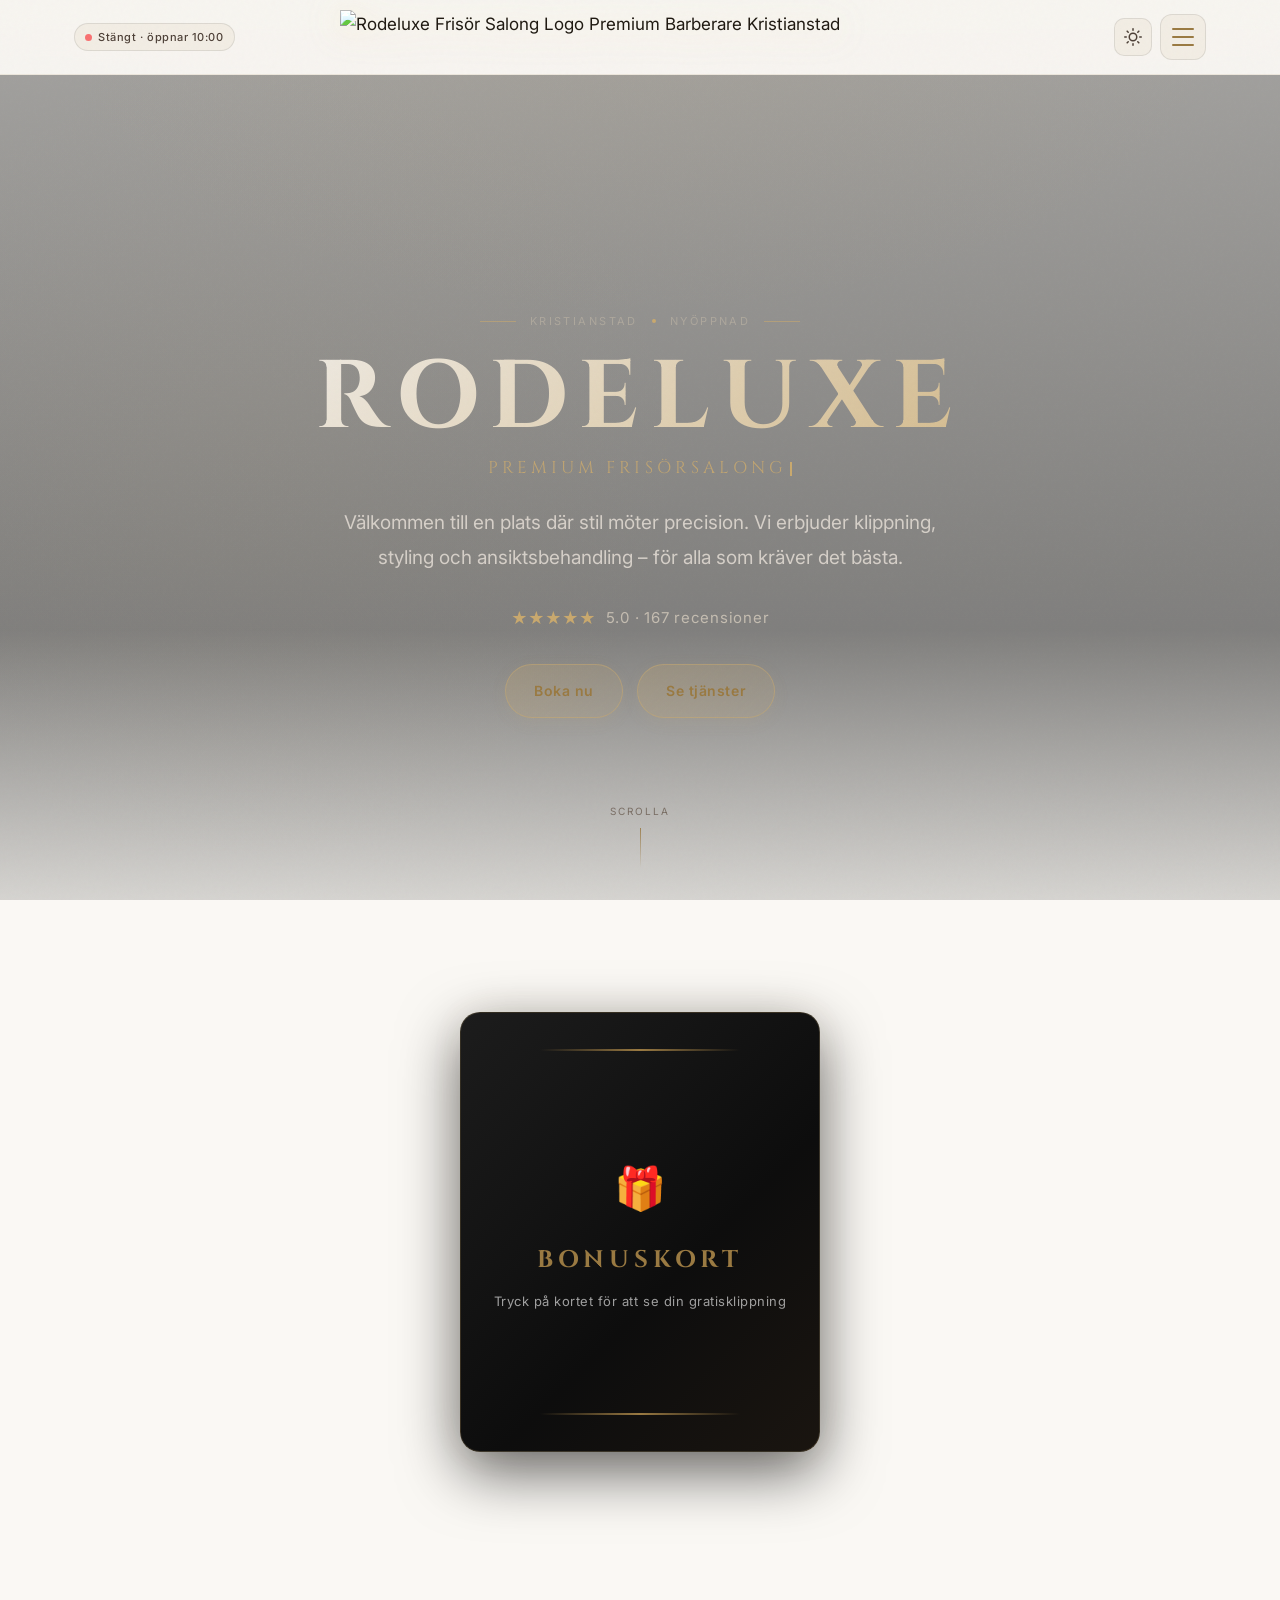
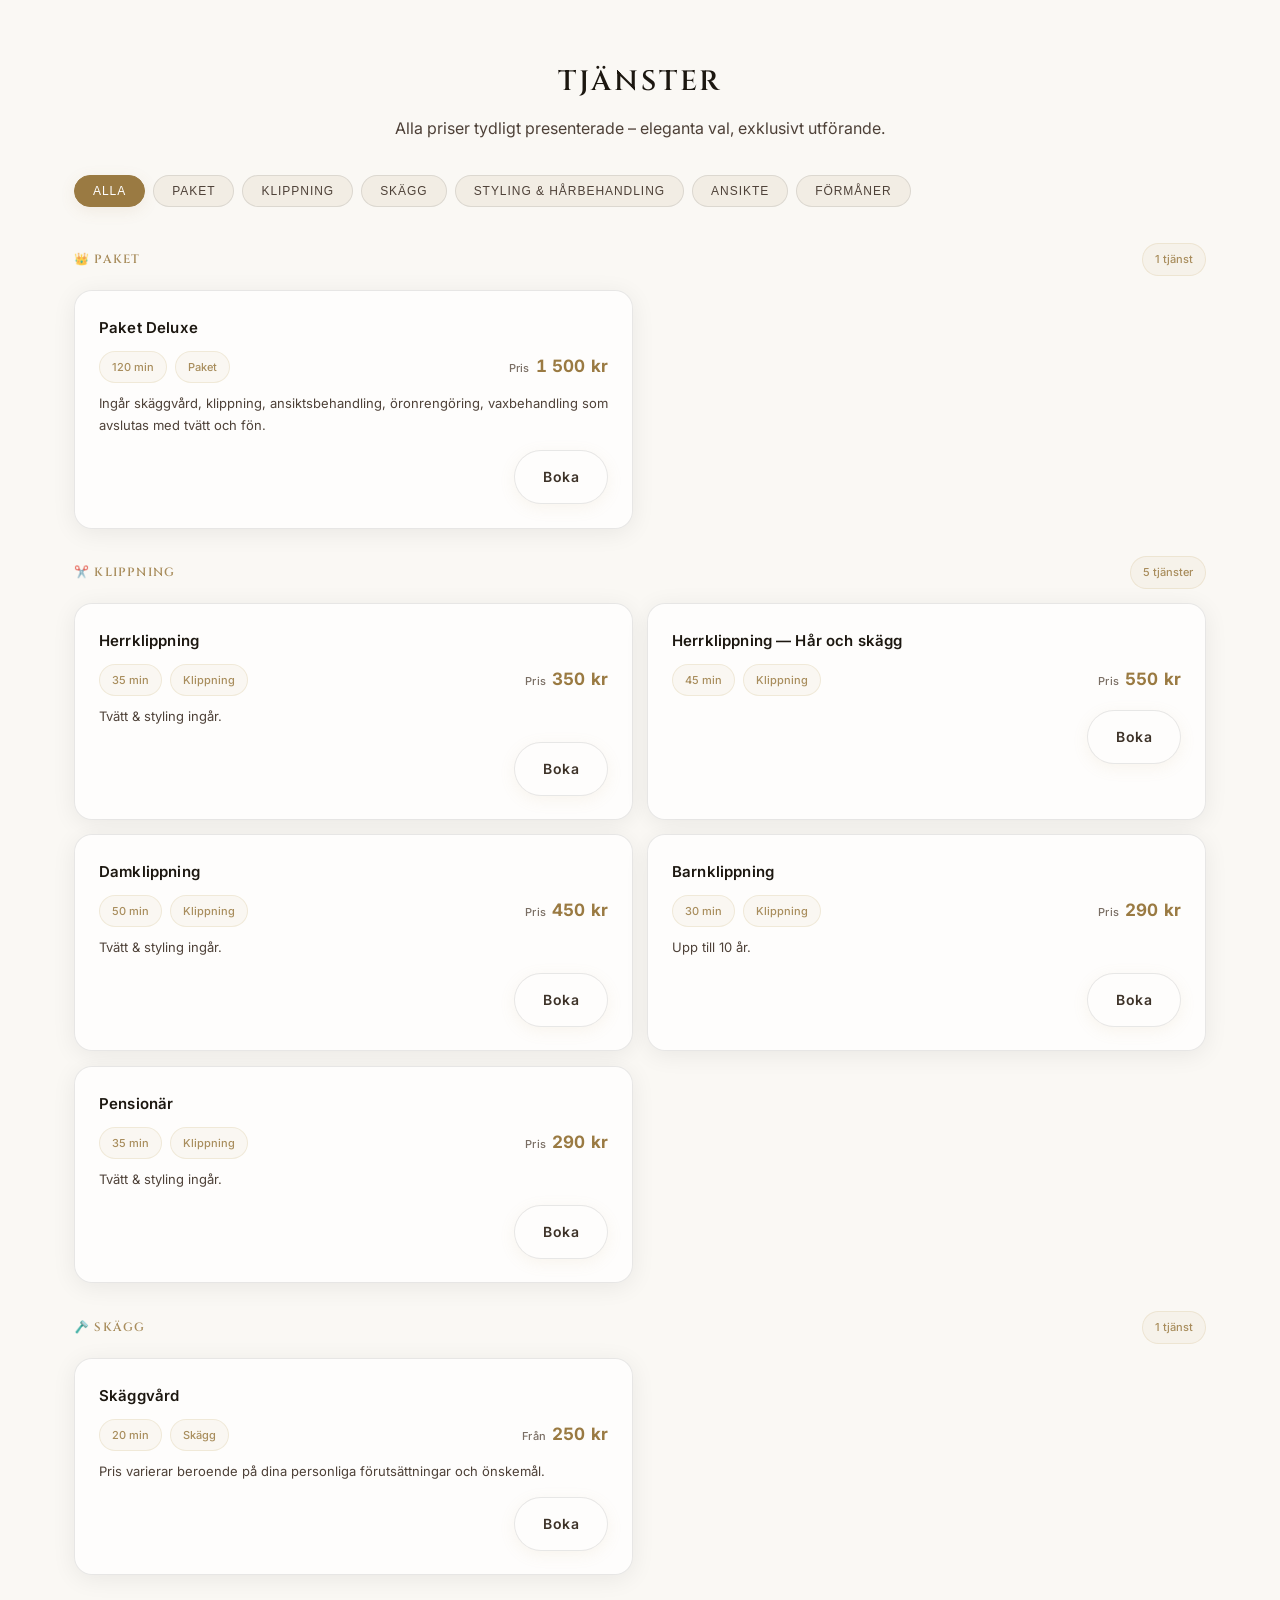
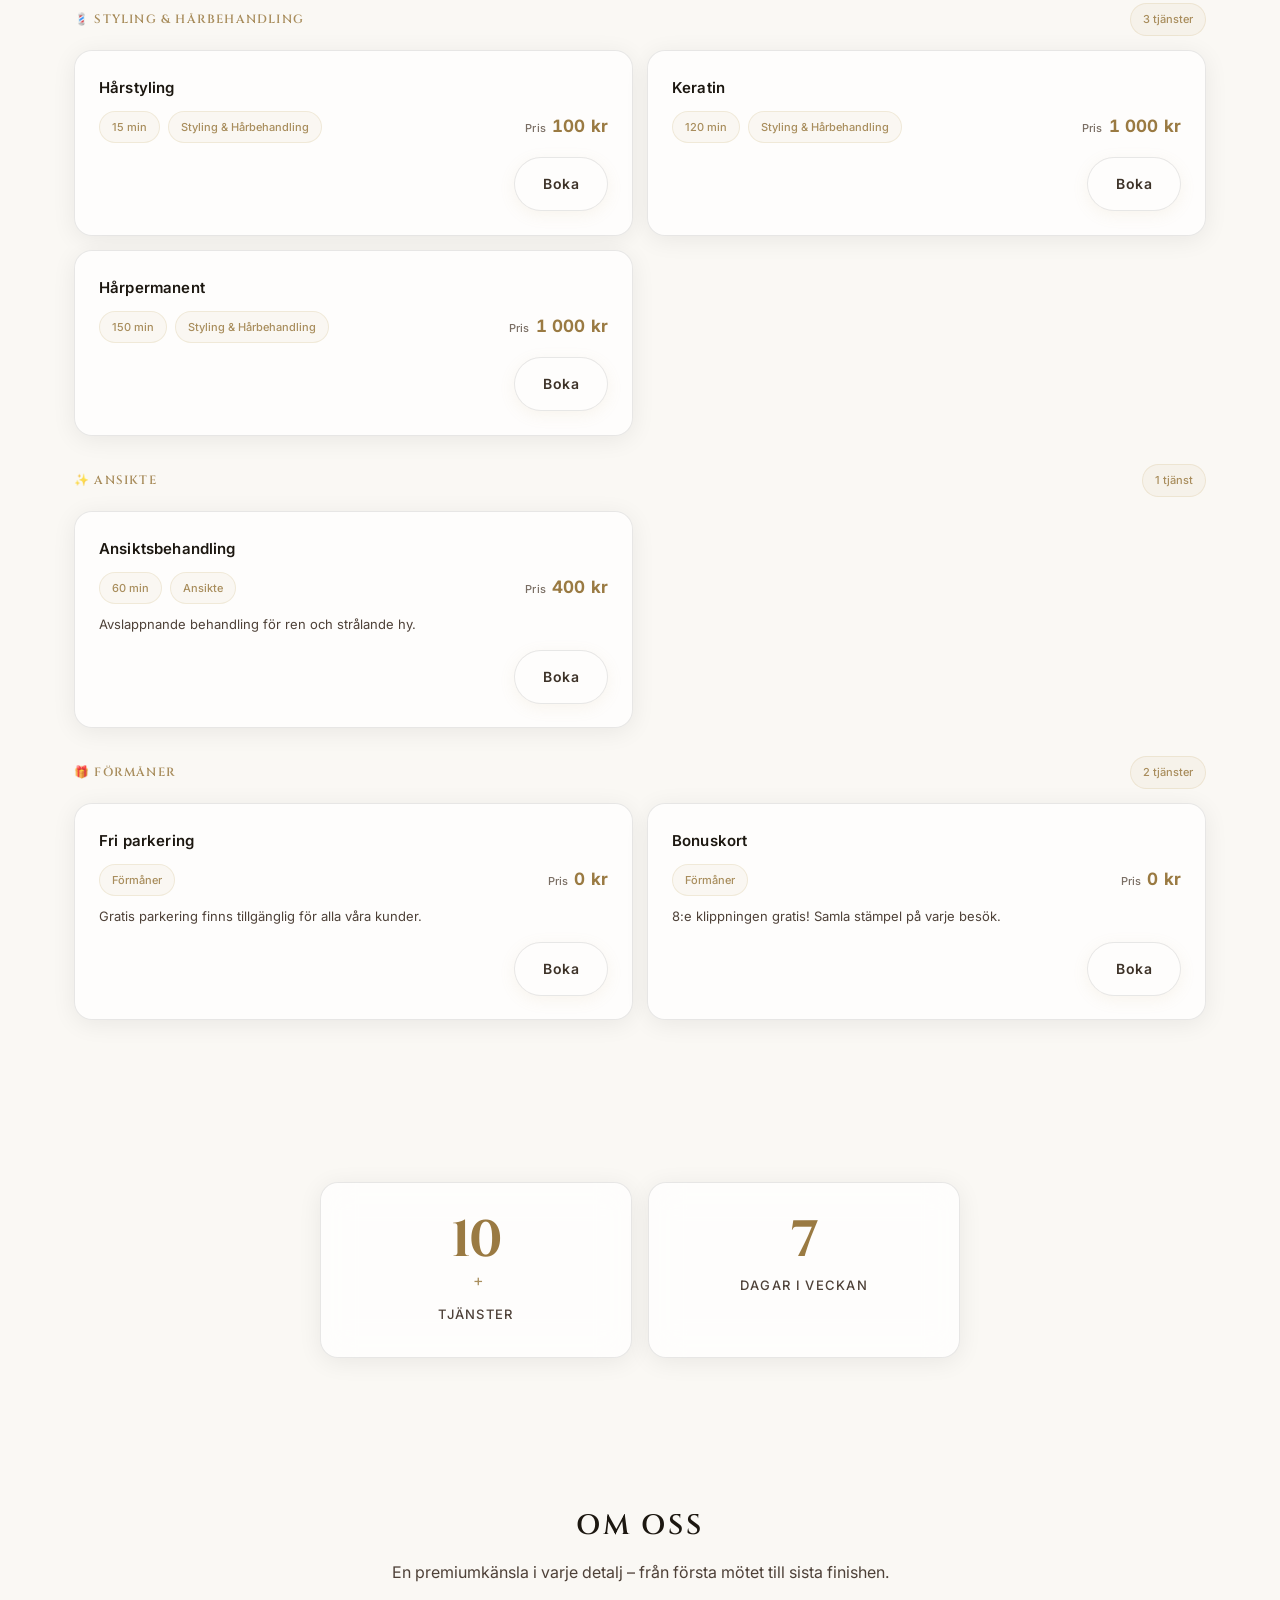
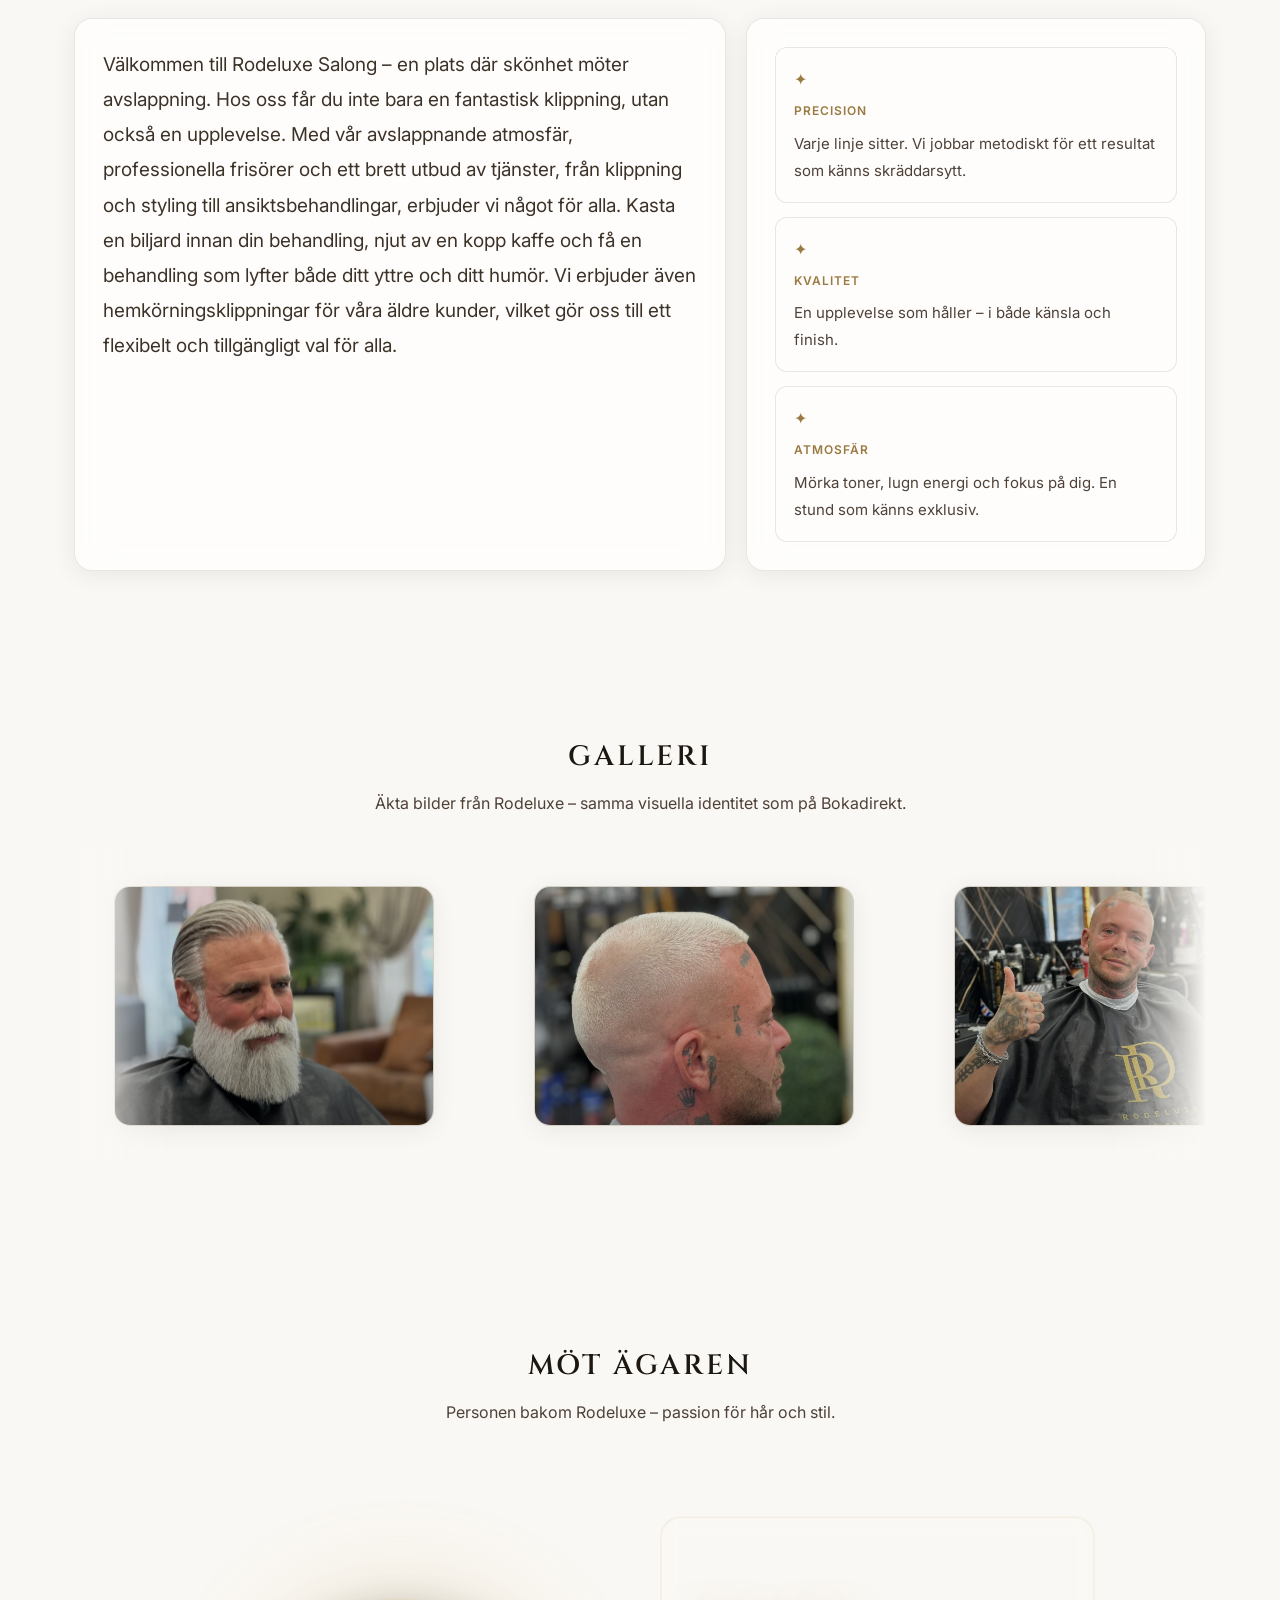
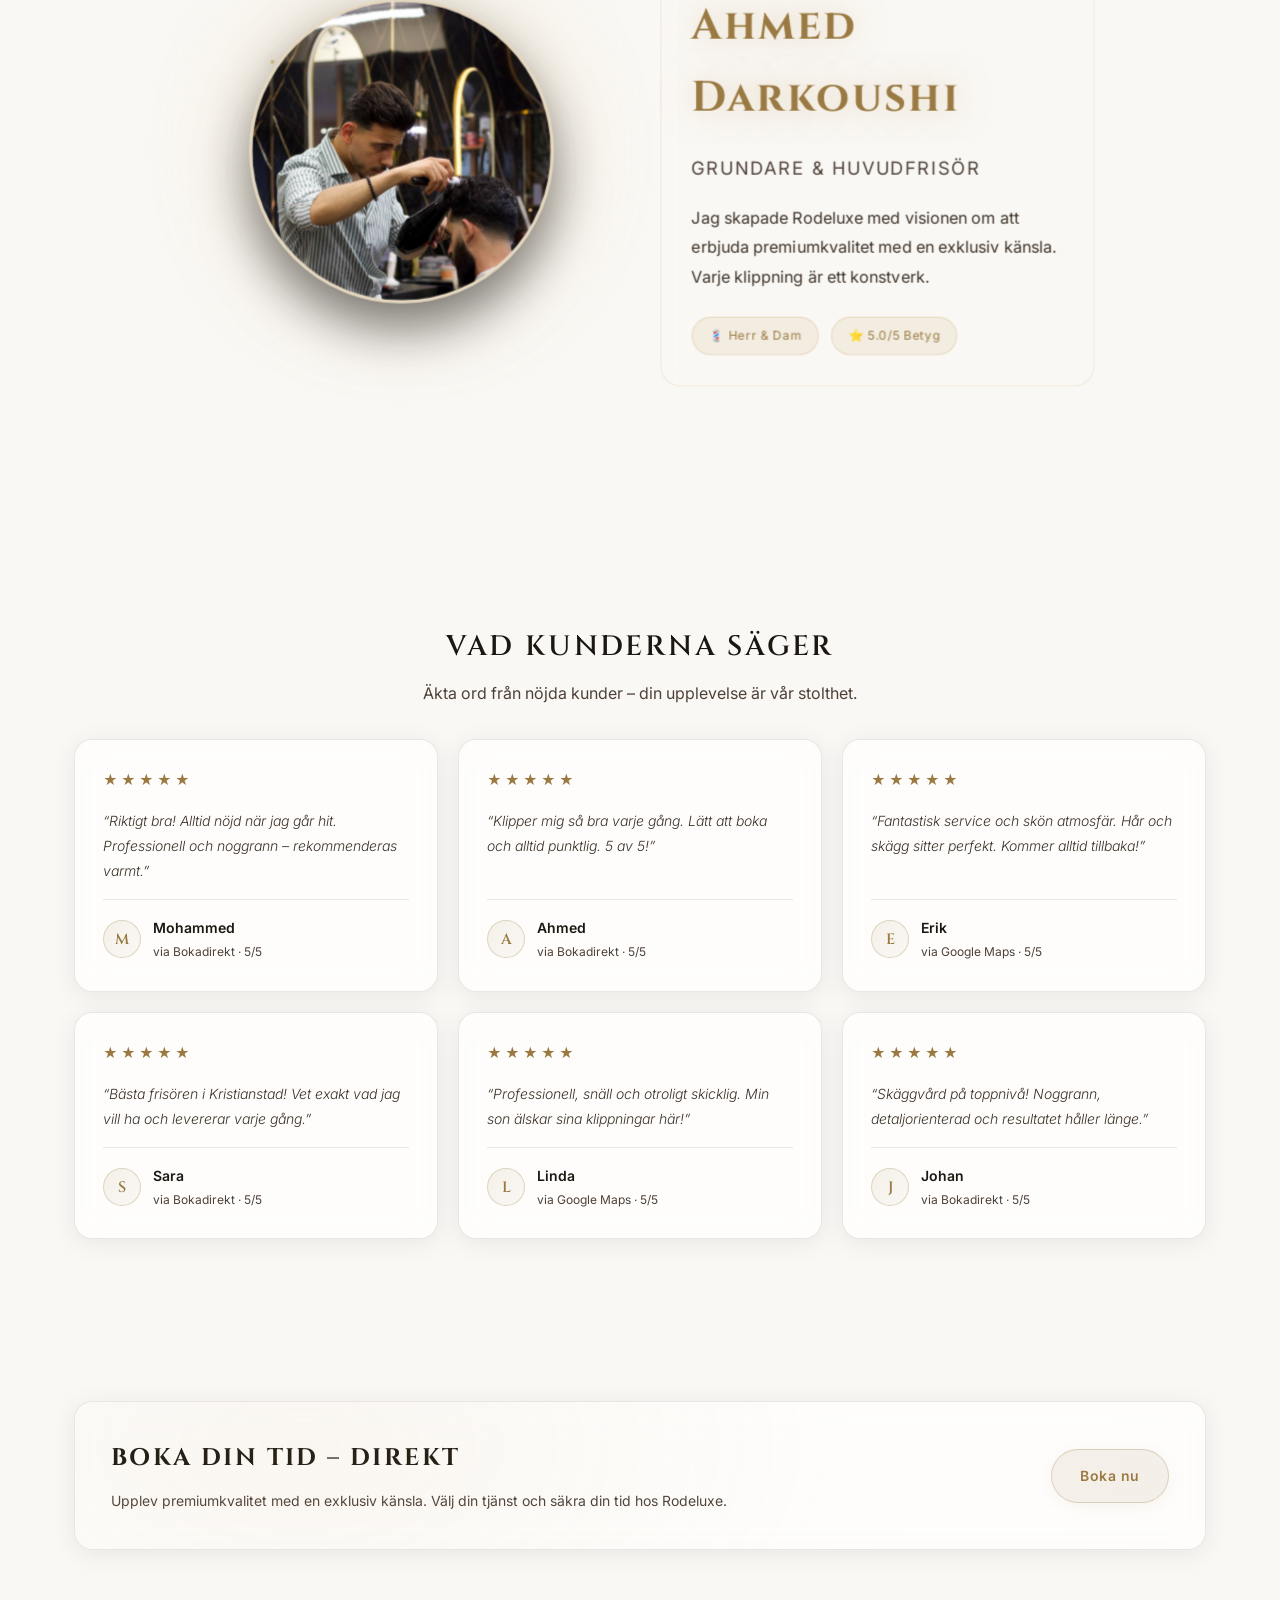
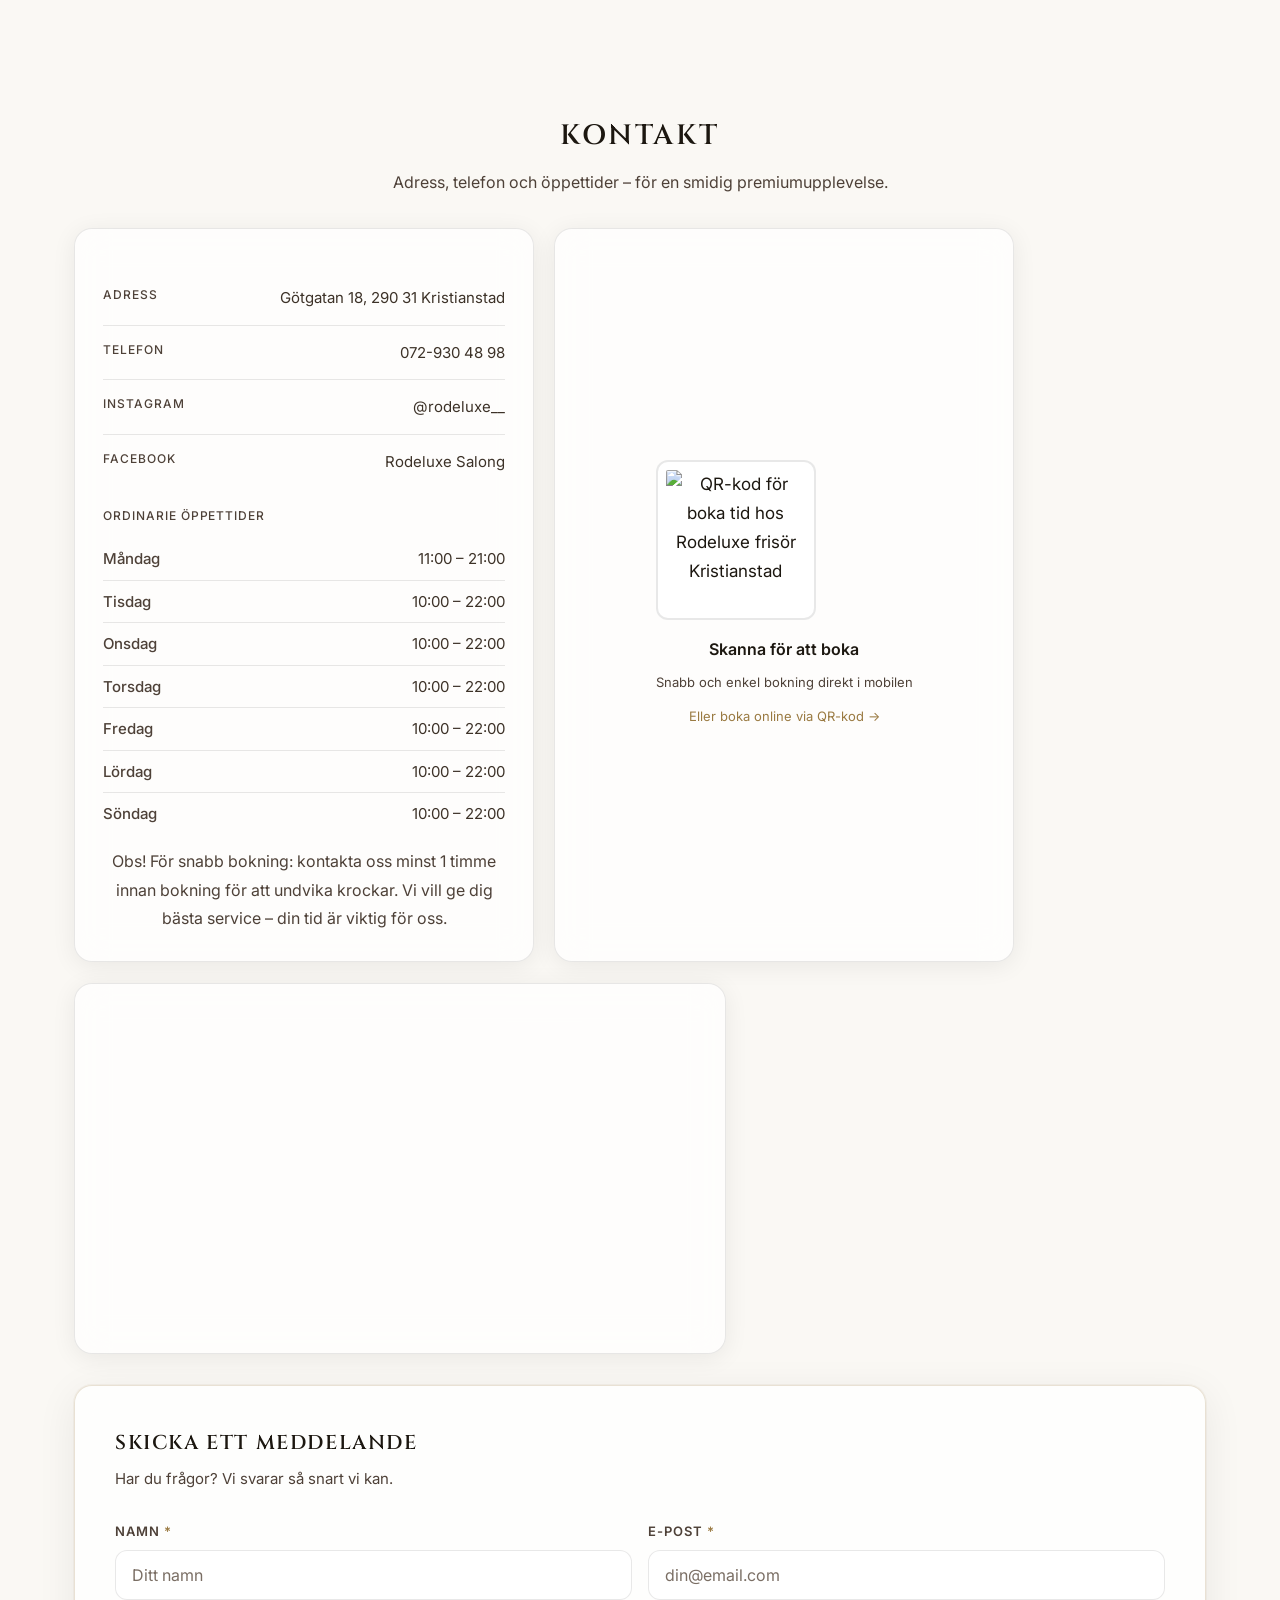
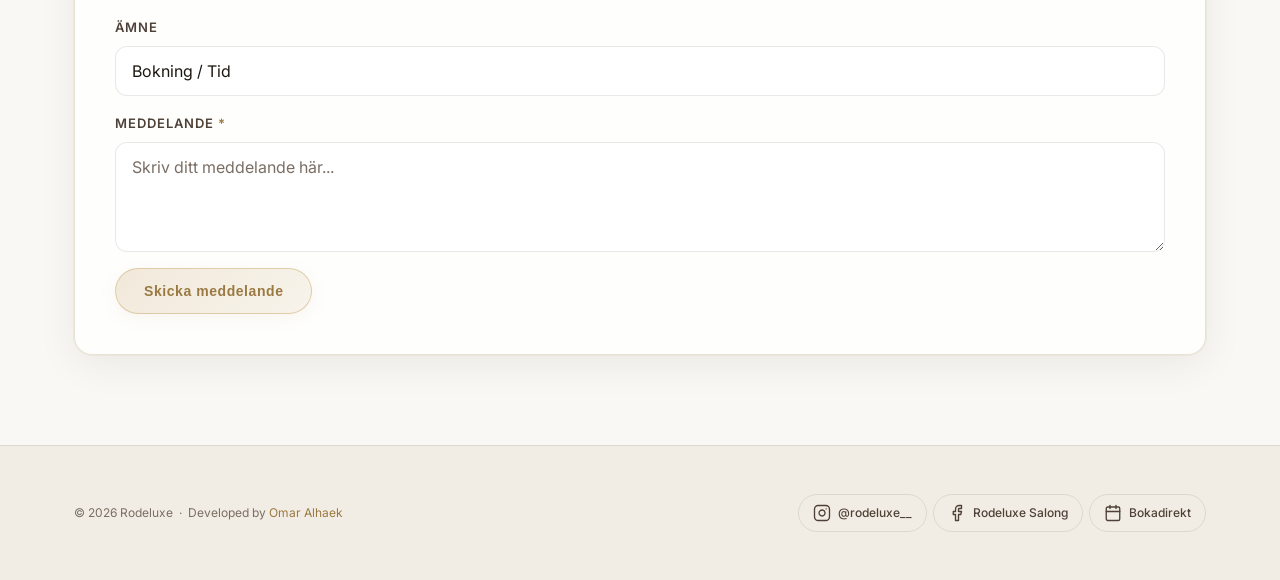
==== index.html @ 153ff3f3 "chore(content): betyg 5.0 av 167 recensioner" ====
<!doctype html>
<html lang="sv">
  <head>
    <meta charset="UTF-8" />
    <meta name="viewport" content="width=device-width, initial-scale=1.0" />
    <meta name="theme-color" content="#0a0a0a" media="(prefers-color-scheme: dark)" />
    <meta name="theme-color" content="#c9a96e" media="(prefers-color-scheme: light)" />
    <meta name="format-detection" content="telephone=yes" />
    <meta name="mobile-web-app-capable" content="yes" />
    <meta name="apple-mobile-web-app-capable" content="yes" />
    <meta name="apple-mobile-web-app-status-bar-style" content="black-translucent" />
    <meta name="apple-mobile-web-app-title" content="Rodeluxe" />
    <meta name="application-name" content="Rodeluxe" />
    <meta name="msapplication-TileColor" content="#0a0a0a" />
    <meta name="referrer" content="strict-origin-when-cross-origin" />
    <meta name="rating" content="general" />
    <meta name="distribution" content="global" />
    <meta name="revisit-after" content="7 days" />
    <meta name="geo.region" content="SE-M" />
    <meta name="geo.placename" content="Kristianstad" />
    <meta name="geo.position" content="56.0337;14.1664" />
    <meta name="ICBM" content="56.0337, 14.1664" />

    <!-- Security Headers (backup if server headers fail) -->
    <meta http-equiv="X-Content-Type-Options" content="nosniff" />
    <meta http-equiv="X-XSS-Protection" content="1; mode=block" />
    <meta http-equiv="Referrer-Policy" content="strict-origin-when-cross-origin" />
    <meta http-equiv="Permissions-Policy" content="camera=(), microphone=(), geolocation=(self), payment=(), usb=()" />

    <title>Rodeluxe – Bästa Frisör & Barberare i Kristianstad | Herrklippning, Damklippning, Skägg</title>
    <meta name="description" content="Rodeluxe – frisör & barberare Kristianstad. Herrklippning, damklippning, skägg, styling. Premium kvalitet, precision, exklusiv upplevelse. Boka tid idag!" />
    <meta name="keywords" content="frisör Kristianstad, barberare Kristianstad, herrklippning, damklippning, ansiktsbehandling, Rodeluxe, hårklippning, salong, skägg, styling, herrfrisör, damfrisör, klippning, helsingborg, malmö, skåne" />
    <meta name="author" content="Rodeluxe" />
    <meta name="robots" content="index, follow" />
    <link rel="canonical" href="https://rodeluxesalong.se/" />
    <link rel="alternate" hreflang="sv-SE" href="https://rodeluxesalong.se/" />
    <link rel="alternate" hreflang="x-default" href="https://rodeluxesalong.se/" />

    <!-- Preload critical resources -->
    <link rel="preload" as="image" href="./logo.webp?v=20260504-52" fetchpriority="high" />

    <!-- Open Graph -->
    <meta property="og:type" content="business.business" />
    <meta property="og:title" content="Rodeluxe – Frisör & Barberare Kristianstad | Herrklippning, Damklippning, Skägg" />
    <meta property="og:description" content="Premiumfrisörsalong med fokus på kvalitet, precision och exklusiv upplevelse. Boka din tid idag." />
    <meta property="og:url" content="https://rodeluxesalong.se/" />
    <meta property="og:image" content="https://cdn.bokadirekt.se/ucdn/ad6f70b9-c165-4a14-866a-92f641518924/" />
    <meta property="og:locale" content="sv_SE" />
    <meta property="og:site_name" content="Rodeluxe" />
    <meta property="business:contact_data:street_address" content="Götgatan 18" />
    <meta property="business:contact_data:locality" content="Kristianstad" />
    <meta property="business:contact_data:country_name" content="Sverige" />

    <!-- Twitter Card -->
    <meta name="twitter:card" content="summary_large_image" />
    <meta name="twitter:title" content="Rodeluxe – Premium Frisörsalong i Kristianstad" />
    <meta name="twitter:description" content="Premiumfrisörsalong med fokus på kvalitet och precision." />
    <meta name="twitter:image" content="https://cdn.bokadirekt.se/ucdn/ad6f70b9-c165-4a14-866a-92f641518924/" />

    <!-- JSON-LD Structured Data -->
    <script type="application/ld+json">
    {
      "@context": "https://schema.org",
      "@type": "HairSalon",
      "name": "Rodeluxe",
      "alternateName": "Rodeluxe Salong",
      "description": "Premiumfrisörsalong i Kristianstad med fokus på kvalitet och precision. Klippning, styling, skägg och ansiktsbehandling.",
      "url": "https://rodeluxesalong.se/",
      "telephone": "+46729304898",
      "email": "ahmed.darkoushi99@gmail.com",
      "image": "https://cdn.bokadirekt.se/ucdn/ad6f70b9-c165-4a14-866a-92f641518924/",
      "address": {
        "@type": "PostalAddress",
        "streetAddress": "Götgatan 18",
        "addressLocality": "Kristianstad",
        "addressRegion": "Skåne",
        "postalCode": "290 31",
        "addressCountry": "SE"
      },
      "geo": {
        "@type": "GeoCoordinates",
        "latitude": 56.0337,
        "longitude": 14.1664
      },
      "openingHoursSpecification": [
        {"@type": "OpeningHoursSpecification", "dayOfWeek": ["Monday"], "opens": "11:00", "closes": "21:00"},
        {"@type": "OpeningHoursSpecification", "dayOfWeek": ["Tuesday","Wednesday","Thursday","Friday","Saturday","Sunday"], "opens": "10:00", "closes": "22:00"}
      ],
      "areaServed": {
        "@type": "GeoCircle",
        "geoMidpoint": {
          "@type": "GeoCoordinates",
          "latitude": 56.0337,
          "longitude": 14.1664
        },
        "geoRadius": "50000"
      },
      "sameAs": ["https://www.instagram.com/rodeluxe__/", "https://www.facebook.com/p/Rodeluxe-Salong-61573210080819/", "https://www.bokadirekt.se/places/rodeluxe-130945", "https://www.google.com/maps/place/Rodeluxe+hair+salong/@56.03367,14.166447,16z/", "https://heygoldie.com/se/rodeluxe"],
      "aggregateRating": {
        "@type": "AggregateRating",
        "ratingValue": "5.0",
        "reviewCount": "167",
        "bestRating": "5",
        "worstRating": "1"
      },
      "priceRange": "100–1500 kr",
      "paymentAccepted": ["Cash", "Credit Card", "Swish", "Klarna"],
      "currenciesAccepted": "SEK"
    }
    </script>

    <!-- FAQ Schema -->
    <script type="application/ld+json">
    {
      "@context": "https://schema.org",
      "@type": "FAQPage",
      "mainEntity": [
        {
          "@type": "Question",
          "name": "Hur bokar jag tid hos Rodeluxe?",
          "acceptedAnswer": {
            "@type": "Answer",
            "text": "Du kan enkelt boka tid online via Bokadirekt eller Heygoldie. Vi erbjuder även direkt bokning via vår hemsida."
          }
        },
        {
          "@type": "Question",
          "name": "Vilka tjänster erbjuder Rodeluxe?",
          "acceptedAnswer": {
            "@type": "Answer",
            "text": "Vi erbjuder herrklippning, damklippning, skäggtrimning, styling och ansiktsbehandlingar med fokus på kvalitet och precision."
          }
        },
        {
          "@type": "Question",
          "name": "Var ligger Rodeluxe i Kristianstad?",
          "acceptedAnswer": {
            "@type": "Answer",
            "text": "Rodeluxe ligger på Götgatan 18, 290 31 Kristianstad, i centrala Kristianstad."
          }
        },
        {
          "@type": "Question",
          "name": "Vad kostar en klippning hos Rodeluxe?",
          "acceptedAnswer": {
            "@type": "Answer",
            "text": "Våra priser ligger mellan 100–1500 kr beroende på tjänst. Vi accepterar kontant, kort och Swish."
          }
        },
        {
          "@type": "Question",
          "name": "Vilka är Rodeluxes öppettider?",
          "acceptedAnswer": {
            "@type": "Answer",
            "text": "Måndag 11-21, Tisdag-Söndag 10-22. Vi har öppet alla dagar i veckan."
          }
        }
      ]
    }
    </script>

    <!-- Review Schema -->
    <script type="application/ld+json">
    {
      "@context": "https://schema.org",
      "@type": "Product",
      "name": "Rodeluxe Frisörsalong",
      "image": "https://cdn.bokadirekt.se/ucdn/ad6f70b9-c165-4a14-866a-92f641518924/",
      "aggregateRating": {
        "@type": "AggregateRating",
        "ratingValue": "5.0",
        "reviewCount": "167",
        "bestRating": "5",
        "worstRating": "1"
      }
    }
    </script>

    <!-- Organization Schema -->
    <script type="application/ld+json">
    {
      "@context": "https://schema.org",
      "@type": "Organization",
      "name": "Rodeluxe",
      "alternateName": "Rodeluxe Salong",
      "url": "https://rodeluxesalong.se/",
      "logo": "https://rodeluxesalong.se/logo.webp",
      "contactPoint": {
        "@type": "ContactPoint",
        "telephone": "+46729304898",
        "contactType": "customer service",
        "areaServed": "SE",
        "availableLanguage": "Swedish"
      },
      "sameAs": ["https://www.instagram.com/rodeluxe__/", "https://www.facebook.com/p/Rodeluxe-Salong-61573210080819/", "https://www.bokadirekt.se/places/rodeluxe-130945", "https://www.google.com/maps/place/Rodeluxe+hair+salong/@56.03367,14.166447,16z/", "https://heygoldie.com/se/rodeluxe"]
    }
    </script>

    <!-- Service Schema -->
    <script type="application/ld+json">
    {
      "@context": "https://schema.org",
      "@type": "Service",
      "name": "Herrklippning",
      "description": "Professionell herrklippning med tvätt och styling",
      "provider": {
        "@type": "HairSalon",
        "name": "Rodeluxe",
        "address": {
          "@type": "PostalAddress",
          "streetAddress": "Götgatan 18",
          "addressLocality": "Kristianstad",
          "addressRegion": "Skåne",
          "postalCode": "290 31",
          "addressCountry": "SE"
        }
      },
      "areaServed": {
        "@type": "GeoCircle",
        "geoMidpoint": {
          "@type": "GeoCoordinates",
          "latitude": 56.0337,
          "longitude": 14.1664
        },
        "geoRadius": "50000"
      }
    }
    </script>

    <!-- Additional Service Schemas -->
    <script type="application/ld+json">
    {
      "@context": "https://schema.org",
      "@type": "Service",
      "name": "Damklippning",
      "description": "Professionell damklippning med tvätt och styling",
      "provider": {
        "@type": "HairSalon",
        "name": "Rodeluxe",
        "address": {
          "@type": "PostalAddress",
          "streetAddress": "Götgatan 18",
          "addressLocality": "Kristianstad",
          "addressRegion": "Skåne",
          "postalCode": "290 31",
          "addressCountry": "SE"
        }
      },
      "areaServed": {
        "@type": "GeoCircle",
        "geoMidpoint": {
          "@type": "GeoCoordinates",
          "latitude": 56.0337,
          "longitude": 14.1664
        },
        "geoRadius": "50000"
      }
    }
    </script>

    <script type="application/ld+json">
    {
      "@context": "https://schema.org",
      "@type": "Service",
      "name": "Skäggvård",
      "description": "Professionell skäggvård och trimning",
      "provider": {
        "@type": "HairSalon",
        "name": "Rodeluxe",
        "address": {
          "@type": "PostalAddress",
          "streetAddress": "Götgatan 18",
          "addressLocality": "Kristianstad",
          "addressRegion": "Skåne",
          "postalCode": "290 31",
          "addressCountry": "SE"
        }
      },
      "areaServed": {
        "@type": "GeoCircle",
        "geoMidpoint": {
          "@type": "GeoCoordinates",
          "latitude": 56.0337,
          "longitude": 14.1664
        },
        "geoRadius": "50000"
      }
    }
    </script>

    <!-- WebSite Schema with SearchAction -->
    <script type="application/ld+json">
    {
      "@context": "https://schema.org",
      "@type": "WebSite",
      "name": "Rodeluxe",
      "alternateName": "Rodeluxe Frisörsalong",
      "url": "https://rodeluxesalong.se/",
      "inLanguage": "sv-SE",
      "description": "Premium frisörsalong i Kristianstad. Klippning, skägg, styling och ansiktsbehandling.",
      "publisher": {
        "@type": "Organization",
        "name": "Rodeluxe",
        "logo": {
          "@type": "ImageObject",
          "url": "https://rodeluxesalong.se/logo.webp"
        }
      },
      "potentialAction": {
        "@type": "ReserveAction",
        "target": {
          "@type": "EntryPoint",
          "urlTemplate": "https://www.bokadirekt.se/places/rodeluxe-130945",
          "actionPlatform": ["http://schema.org/DesktopWebPlatform", "http://schema.org/MobileWebPlatform"]
        },
        "result": {
          "@type": "Reservation",
          "name": "Boka tid hos Rodeluxe"
        }
      }
    }
    </script>

    <!-- Person Schema (Owner) -->
    <script type="application/ld+json">
    {
      "@context": "https://schema.org",
      "@type": "Person",
      "name": "Ahmed Darkoushi",
      "jobTitle": "Grundare & Huvudfrisör",
      "worksFor": {
        "@type": "HairSalon",
        "name": "Rodeluxe",
        "url": "https://rodeluxesalong.se/"
      },
      "knowsAbout": ["Herrklippning", "Damklippning", "Skäggvård", "Hårstyling", "Ansiktsbehandling"],
      "image": "https://rodeluxesalong.se/agaren.jpg",
      "telephone": "+46729304898",
      "address": {
        "@type": "PostalAddress",
        "streetAddress": "Götgatan 18",
        "addressLocality": "Kristianstad",
        "addressRegion": "Skåne",
        "postalCode": "290 31",
        "addressCountry": "SE"
      }
    }
    </script>

    <!-- BreadcrumbList Schema -->
    <script type="application/ld+json">
    {
      "@context": "https://schema.org",
      "@type": "BreadcrumbList",
      "itemListElement": [
        {"@type": "ListItem", "position": 1, "name": "Hem", "item": "https://rodeluxesalong.se/"},
        {"@type": "ListItem", "position": 2, "name": "Tjänster", "item": "https://rodeluxesalong.se/#tjanster"},
        {"@type": "ListItem", "position": 3, "name": "Om oss", "item": "https://rodeluxesalong.se/#om"},
        {"@type": "ListItem", "position": 4, "name": "Galleri", "item": "https://rodeluxesalong.se/#galleri"},
        {"@type": "ListItem", "position": 5, "name": "Kontakt", "item": "https://rodeluxesalong.se/#kontakt"}
      ]
    }
    </script>

    <!-- Speakable Schema (Voice Search) -->
    <script type="application/ld+json">
    {
      "@context": "https://schema.org",
      "@type": "WebPage",
      "name": "Rodeluxe – Frisör & Barberare Kristianstad",
      "url": "https://rodeluxesalong.se/",
      "speakable": {
        "@type": "SpeakableSpecification",
        "cssSelector": [".section__title", ".section__subtitle", ".hero__sub", "#aboutText"]
      }
    }
    </script>

    <!-- LocalBusiness (additional for local SEO) -->
    <script type="application/ld+json">
    {
      "@context": "https://schema.org",
      "@type": "LocalBusiness",
      "@id": "https://rodeluxesalong.se/#localbusiness",
      "name": "Rodeluxe Frisörsalong",
      "image": "https://rodeluxesalong.se/logo.webp",
      "url": "https://rodeluxesalong.se/",
      "telephone": "+46729304898",
      "priceRange": "$$",
      "address": {
        "@type": "PostalAddress",
        "streetAddress": "Götgatan 18",
        "addressLocality": "Kristianstad",
        "postalCode": "290 31",
        "addressCountry": "SE"
      },
      "geo": {
        "@type": "GeoCoordinates",
        "latitude": 56.0337,
        "longitude": 14.1664
      },
      "openingHoursSpecification": [
        {"@type": "OpeningHoursSpecification", "dayOfWeek": "Monday", "opens": "11:00", "closes": "21:00"},
        {"@type": "OpeningHoursSpecification", "dayOfWeek": ["Tuesday","Wednesday","Thursday","Friday","Saturday","Sunday"], "opens": "10:00", "closes": "22:00"}
      ],
      "hasMap": "https://www.google.com/maps/place/Rodeluxe+hair+salong/@56.03367,14.166447,16z/"
    }
    </script>

    <!-- Fonts -->
    <link rel="preconnect" href="https://fonts.googleapis.com" />
    <link rel="preconnect" href="https://fonts.gstatic.com" crossorigin />
    <link rel="preconnect" href="https://www.bokadirekt.se" />
    <link rel="preconnect" href="https://cdn.bokadirekt.se" />
    <link rel="dns-prefetch" href="https://cdn.jsdelivr.net" />
    <link id="fontStylesheet" href="https://fonts.googleapis.com/css2?family=Cinzel:wght@400;600;700&family=Inter:wght@200;300;400;500;600&display=swap" rel="stylesheet" media="print" />
    <noscript><link href="https://fonts.googleapis.com/css2?family=Cinzel:wght@400;600;700&family=Inter:wght@200;300;400;500;600&display=swap" rel="stylesheet" /></noscript>

    <!-- PWA -->
    <link rel="manifest" href="./site.webmanifest" />
    <link rel="apple-touch-icon" href="./favicon.svg" />

    <link rel="stylesheet" href="./styles.css?v=20260923-83" />
    <link rel="icon" href="./favicon.svg" type="image/svg+xml" />
  </head>

  <body>
    <!-- Custom Cursor -->
    <div class="cursor" id="cursor">
      <svg viewBox="0 0 40 40" fill="none" xmlns="http://www.w3.org/2000/svg">
        <!-- Single blade at downward cutting angle -->
        <path d="M20 18L38 26L36 29L19 21" fill="#c9a96e"/>
        <!-- Upper Handle Ring -->
        <ellipse cx="10" cy="10" rx="5" ry="4" stroke="#c9a96e" stroke-width="2.5" fill="none"/>
        <!-- Lower Handle Ring -->
        <ellipse cx="10" cy="24" rx="5" ry="4" stroke="#c9a96e" stroke-width="2.5" fill="none"/>
        <!-- Pivot Screw -->
        <circle cx="20" cy="18" r="3" fill="#c9a96e"/>
        <circle cx="20" cy="18" r="1.5" fill="#1a1a1a"/>
        <!-- Handle connectors -->
        <path d="M14 11L18 16" stroke="#c9a96e" stroke-width="2" stroke-linecap="round"/>
        <path d="M14 23L18 20" stroke="#c9a96e" stroke-width="2" stroke-linecap="round"/>
      </svg>
    </div>
    <div class="cursor-trail" id="cursorTrail"></div>
    
    <!-- Preloader -->
    <div class="preloader" id="preloader">
      <div class="preloader__content">
        <svg class="preloader__logo" viewBox="0 0 100 100" aria-hidden="true">
          <circle class="preloader__circle" cx="50" cy="50" r="45" fill="none" stroke="#c9a96e" stroke-width="2"/>
          <text class="preloader__text" x="50" y="58" text-anchor="middle" fill="#c9a96e" font-family="Cinzel" font-size="24">RD</text>
        </svg>
        <div class="preloader__bar">
          <div class="preloader__progress" id="preloaderProgress"></div>
        </div>
      </div>
    </div>

    <header class="header">
      <div class="container">
        <div class="header__inner">
          <div class="header__left">
            <a class="logo" href="#hem" aria-label="Rodeluxe – Hem">
              <img src="./logo.webp?v=20260504-52" alt="Rodeluxe Frisör Salong Logo Premium Barberare Kristianstad" class="logo__img" width="600" height="54" fetchpriority="high" decoding="async" />
            </a>
            <div class="open-badge" id="openBadge" aria-live="polite">
              <span class="open-badge__dot"></span>
              <span class="open-badge__text" id="openBadgeText">Kontrollerar...</span>
            </div>
          </div>

          <div class="header__right">
            <button class="theme-toggle" id="themeToggle" aria-label="Byt färgtem">
              <svg class="theme-toggle__sun" width="18" height="18" viewBox="0 0 24 24" fill="none" stroke="currentColor" stroke-width="2" stroke-linecap="round"><circle cx="12" cy="12" r="5"/><line x1="12" y1="1" x2="12" y2="3"/><line x1="12" y1="21" x2="12" y2="23"/><line x1="4.22" y1="4.22" x2="5.64" y2="5.64"/><line x1="18.36" y1="18.36" x2="19.78" y2="19.78"/><line x1="1" y1="12" x2="3" y2="12"/><line x1="21" y1="12" x2="23" y2="12"/><line x1="4.22" y1="19.78" x2="5.64" y2="18.36"/><line x1="18.36" y1="5.64" x2="19.78" y2="4.22"/></svg>
              <svg class="theme-toggle__moon" width="18" height="18" viewBox="0 0 24 24" fill="none" stroke="currentColor" stroke-width="2" stroke-linecap="round"><path d="M21 12.79A9 9 0 1 1 11.21 3 7 7 0 0 0 21 12.79z"/></svg>
            </button>
            <button
              class="hamburger"
              id="navToggle"
              aria-label="Öppna meny"
              aria-expanded="false"
            >
            <span class="hamburger__box">
              <span class="hamburger__inner"></span>
            </span>
            </button>
          </div>

          <nav class="nav" id="mainNav" aria-label="Huvudmeny">
            <a href="#hem" class="nav__link">Hem</a>
            <a href="#tjanster" class="nav__link">Tjänster</a>
            <a href="#om" class="nav__link">Om oss</a>
            <a href="#ägare" class="nav__link">Ägare</a>
            <a href="#galleri" class="nav__link">Galleri</a>
            <a href="#recensioner" class="nav__link">Recensioner</a>
            <a href="#kontakt" class="nav__link">Kontakt</a>

            <a
              class="btn btn--nav"
              data-booking-trigger
              href="https://www.bokadirekt.se/places/rodeluxe-130945"
              rel="noopener noreferrer"
              >Boka nu</a
            >
          </nav>
        </div>
      </div>
    </header>

    <!-- Scroll progress -->
    <div class="scroll-progress" id="scrollProgress" aria-hidden="true"></div>

    <!-- Scroll to top -->
    <button class="scroll-top" id="scrollTop" aria-label="Scrolla till toppen" title="Toppen">
      <svg width="20" height="20" viewBox="0 0 20 20" fill="none"><path d="M10 15V5M5 10l5-5 5 5" stroke="currentColor" stroke-width="2" stroke-linecap="round" stroke-linejoin="round"/></svg>
    </button>

    <!-- Lightbox -->
    <div class="lightbox" id="lightbox" role="dialog" aria-modal="true" aria-label="Bildvisning">
      <button class="lightbox__close" id="lightboxClose" aria-label="Stäng">
        <svg width="24" height="24" viewBox="0 0 24 24" fill="none"><path d="M18 6L6 18M6 6l12 12" stroke="currentColor" stroke-width="2" stroke-linecap="round"/></svg>
      </button>
      <button class="lightbox__nav lightbox__nav--prev" id="lightboxPrev" aria-label="Föregående">
        <svg width="24" height="24" viewBox="0 0 24 24" fill="none"><path d="M15 18l-6-6 6-6" stroke="currentColor" stroke-width="2" stroke-linecap="round"/></svg>
      </button>
      <div class="lightbox__img-wrap">
        <img class="lightbox__img" id="lightboxImg" src="" alt="" />
      </div>
      <button class="lightbox__nav lightbox__nav--next" id="lightboxNext" aria-label="Nästa">
        <svg width="24" height="24" viewBox="0 0 24 24" fill="none"><path d="M9 18l6-6-6-6" stroke="currentColor" stroke-width="2" stroke-linecap="round"/></svg>
      </button>
      <div class="lightbox__counter" id="lightboxCounter"></div>
    </div>
    <div class="lightbox__backdrop" id="lightboxBackdrop"></div>

    <main id="main">
      <!-- HERO -->
      <section class="hero" id="hem" aria-label="Hero">
        <div class="hero__bg" id="heroBg"></div>
        <canvas class="hero__canvas" id="heroCanvas" aria-hidden="true"></canvas>
        <div class="hero__particles" id="heroParticles"></div>
        <div class="hero__overlay" aria-hidden="true"></div>
        <div class="container">
          <div class="hero__content">
            <div class="hero__kicker">
              <span class="hero__kicker-line"></span>
              <span>Kristianstad</span>
              <span class="hero__kicker-dot"></span>
              <span>Nyöppnad</span>
              <span class="hero__kicker-line"></span>
            </div>
            <h1 class="h1" id="heroTitle">RODELUXE</h1>
            <p class="hero__sub">Premium Frisörsalong</p>
            <p class="lead">
              Välkommen till en plats där stil möter precision. Vi erbjuder
              klippning, styling och ansiktsbehandling – för alla som kräver det bästa.
            </p>
            <div class="hero__rating">
              <div class="hero__stars" aria-label="Betyg 5.0 av 5">
                <span>★</span><span>★</span><span>★</span><span>★</span><span>★</span>
              </div>
              <span class="hero__rating-text">5.0 · 167 recensioner</span>
            </div>
            <div class="hero__actions">
              <a class="btn btn--primary" data-booking-trigger href="https://www.bokadirekt.se/places/rodeluxe-130945" rel="noopener noreferrer" aria-label="Boka tid hos Rodeluxe frisör Kristianstad">Boka nu</a>
              <a class="btn btn--primary" href="#tjanster" aria-label="Se frisörtjänster hos Rodeluxe">Se tjänster</a>
            </div>
          </div>
        </div>
        <div class="hero__scroll-hint" aria-hidden="true">
          <span>Scrolla</span>
          <div class="hero__scroll-line"></div>
        </div>
      </section>

      <!-- BONUS CARD -->
      <section class="section section--tight" id="bonuskort" aria-label="Bonuskort">
        <div class="container">
          <div class="bonus-card__wrapper">
            <div class="bonus-card">
              <div class="bonus-card__inner">
                <div class="bonus-card__front">
                  <div class="bonus-card__teaser">
                    <span class="bonus-card__teaser-icon" aria-hidden="true">🎁</span>
                    <h2 class="bonus-card__teaser-title">Bonuskort</h2>
                    <p class="bonus-card__teaser-hint">Tryck på kortet för att se din gratisklippning</p>
                  </div>
                  <div class="bonus-card__decoration bonus-card__decoration--top"></div>
                  <div class="bonus-card__decoration bonus-card__decoration--bottom"></div>
                </div>
                <div class="bonus-card__back">
                  <h2 class="bonus-card__title">BONUS KORT</h2>
                  <h3 class="bonus-card__subtitle">KLIPP DIG GRATIS!</h3>
                  <p class="bonus-card__description">
                    Efter 8 antal besök vinner du en gratis klippning. Glöm inte att
                    hämta med dig ditt Bonus Kort vid varje betald klippning för att
                    stämpla rutorna.
                  </p>
                  <div class="bonus-card__stamps">
                    <div class="stamp-box"></div>
                    <div class="stamp-box"></div>
                    <div class="stamp-box"></div>
                    <div class="stamp-box"></div>
                    <div class="stamp-box"></div>
                    <div class="stamp-box"></div>
                    <div class="stamp-box"></div>
                    <div class="stamp-box stamp-box--free">GRATIS</div>
                  </div>
                  <div class="bonus-card__contact">
                    <p>📞 072 930 48 98</p>
                    <p>📸 @rodeluxe__</p>
                    <p>👤 Rodeluxe</p>
                  </div>
                </div>
              </div>
            </div>
          </div>
        </div>
      </section>

      <!-- SERVICES -->
      <section class="section curtain-reveal" id="tjanster" aria-label="Tjänster">
        <div class="container">
          <div class="section__head reveal">
            <div>
              <h2 class="section__title">Tjänster</h2>
              <p class="section__subtitle">
                Alla priser tydligt presenterade – eleganta val, exklusivt
                utförande.
              </p>
            </div>
          </div>

          <!-- Service Filter -->
          <div class="service-filter" id="serviceFilter" aria-label="Filtrera tjänster"></div>
          <div id="servicesRoot" class="services"></div>
        </div>
      </section>

      <!-- STATS -->
      <section class="section section--tight" id="stats" aria-label="Statistik">
        <div class="container">
          <div class="stats-grid">
            <div class="stat-card glass reveal">
              <div class="stat-card__number" data-count="10">0</div>
              <div class="stat-card__suffix">+</div>
              <div class="stat-card__label">Tjänster</div>
            </div>
            <div class="stat-card glass reveal">
              <div class="stat-card__number" data-count="7">0</div>
              <div class="stat-card__label">Dagar i veckan</div>
            </div>
          </div>
        </div>
      </section>

      <!-- ABOUT -->
      <section class="section section--tight curtain-reveal" id="om" aria-label="Om oss">
        <div class="container">
          <div class="section__head reveal">
            <div>
              <h2 class="section__title">Om oss</h2>
              <p class="section__subtitle">
                En premiumkänsla i varje detalj – från första mötet till sista
                finishen.
              </p>
            </div>
          </div>

          <div class="about">
            <div class="glass about__card reveal">
              <p class="lead" id="aboutText" style="margin: 0"></p>
            </div>

            <div class="glass about__highlights reveal">
              <div class="hl">
                <div class="hl__icon" aria-hidden="true">✦</div>
                <p class="hl__title">Precision</p>
                <p class="hl__text">
                  Varje linje sitter. Vi jobbar metodiskt för ett resultat som
                  känns skräddarsytt.
                </p>
              </div>
              <div class="hl">
                <div class="hl__icon" aria-hidden="true">✦</div>
                <p class="hl__title">Kvalitet</p>
                <p class="hl__text">
                  En upplevelse som håller – i både känsla och finish.
                </p>
              </div>
              <div class="hl">
                <div class="hl__icon" aria-hidden="true">✦</div>
                <p class="hl__title">Atmosfär</p>
                <p class="hl__text">
                  Mörka toner, lugn energi och fokus på dig. En stund som känns
                  exklusiv.
                </p>
              </div>
            </div>
          </div>
        </div>
      </section>

      <!-- GALLERY -->
      <section class="section curtain-reveal" id="galleri" aria-label="Galleri">
        <div class="container">
          <div class="section__head reveal">
            <div>
              <h2 class="section__title">Galleri</h2>
              <p class="section__subtitle">
                Äkta bilder från Rodeluxe – samma visuella identitet som på
                Bokadirekt.
              </p>
            </div>
          </div>

          <div class="gallery" id="galleryGrid"></div>
        </div>
      </section>

      <!-- OWNER SECTION -->
      <section class="section curtain-reveal" id="ägare" aria-label="Ägare">
        <div class="container">
          <div class="section__head reveal">
            <div>
              <h2 class="section__title">Möt Ägaren</h2>
              <p class="section__subtitle">Personen bakom Rodeluxe – passion för hår och stil.</p>
            </div>
          </div>

          <div class="owner-section">
            <div class="owner-3d-wrapper">
              <div class="owner-3d-card">
                <div class="owner-3d-image">
                  <img src="./agaren.jpg?v=1" alt="Ahmed Darkoushi - Grundare och Huvudfrisör Rodeluxe Kristianstad" class="owner-img" loading="lazy" decoding="async" width="400" height="500" />
                  <div class="owner-3d-glow"></div>
                  <div class="owner-3d-particles"></div>
                </div>
                <div class="owner-3d-info">
                  <h3 class="owner-name">Ahmed Darkoushi</h3>
                  <p class="owner-title">Grundare & Huvudfrisör</p>
                  <p class="owner-bio">
                    Jag skapade Rodeluxe med visionen om att erbjuda premiumkvalitet med en exklusiv känsla. Varje klippning är ett konstverk.
                  </p>
                  <div class="owner-credentials">
                    <span class="owner-badge">💈 Herr & Dam</span>
                    <span class="owner-badge">⭐ 5.0/5 Betyg</span>
                  </div>
                </div>
              </div>
            </div>
          </div>
        </div>
      </section>

      <!-- TESTIMONIALS -->
      <section class="section curtain-reveal" id="recensioner" aria-label="Recensioner">
        <div class="container">
          <div class="section__head reveal">
            <div>
              <h2 class="section__title">Vad kunderna säger</h2>
              <p class="section__subtitle">Äkta ord från nöjda kunder – din upplevelse är vår stolthet.</p>
            </div>
          </div>
          <div class="testimonials stagger-children">
            <div class="testimonial glass">
              <div class="testimonial__stars" aria-label="5 stjärnor">★★★★★</div>
              <blockquote class="testimonial__quote">&ldquo;Riktigt bra! Alltid nöjd när jag går hit. Professionell och noggrann – rekommenderas varmt.&rdquo;</blockquote>
              <div class="testimonial__author">
                <div class="testimonial__avatar" aria-hidden="true">M</div>
                <div>
                  <div class="testimonial__name">Mohammed</div>
                  <div class="testimonial__via">via Bokadirekt · 5/5</div>
                </div>
              </div>
            </div>
            <div class="testimonial glass">
              <div class="testimonial__stars" aria-label="5 stjärnor">★★★★★</div>
              <blockquote class="testimonial__quote">&ldquo;Klipper mig så bra varje gång. Lätt att boka och alltid punktlig. 5 av 5!&rdquo;</blockquote>
              <div class="testimonial__author">
                <div class="testimonial__avatar" aria-hidden="true">A</div>
                <div>
                  <div class="testimonial__name">Ahmed</div>
                  <div class="testimonial__via">via Bokadirekt · 5/5</div>
                </div>
              </div>
            </div>
            <div class="testimonial glass">
              <div class="testimonial__stars" aria-label="5 stjärnor">★★★★★</div>
              <blockquote class="testimonial__quote">&ldquo;Fantastisk service och skön atmosfär. Hår och skägg sitter perfekt. Kommer alltid tillbaka!&rdquo;</blockquote>
              <div class="testimonial__author">
                <div class="testimonial__avatar" aria-hidden="true">E</div>
                <div>
                  <div class="testimonial__name">Erik</div>
                  <div class="testimonial__via">via Google Maps · 5/5</div>
                </div>
              </div>
            </div>
            <div class="testimonial glass">
              <div class="testimonial__stars" aria-label="5 stjärnor">★★★★★</div>
              <blockquote class="testimonial__quote">&ldquo;Bästa frisören i Kristianstad! Vet exakt vad jag vill ha och levererar varje gång.&rdquo;</blockquote>
              <div class="testimonial__author">
                <div class="testimonial__avatar" aria-hidden="true">S</div>
                <div>
                  <div class="testimonial__name">Sara</div>
                  <div class="testimonial__via">via Bokadirekt · 5/5</div>
                </div>
              </div>
            </div>
            <div class="testimonial glass">
              <div class="testimonial__stars" aria-label="5 stjärnor">★★★★★</div>
              <blockquote class="testimonial__quote">&ldquo;Professionell, snäll och otroligt skicklig. Min son älskar sina klippningar här!&rdquo;</blockquote>
              <div class="testimonial__author">
                <div class="testimonial__avatar" aria-hidden="true">L</div>
                <div>
                  <div class="testimonial__name">Linda</div>
                  <div class="testimonial__via">via Google Maps · 5/5</div>
                </div>
              </div>
            </div>
            <div class="testimonial glass">
              <div class="testimonial__stars" aria-label="5 stjärnor">★★★★★</div>
              <blockquote class="testimonial__quote">&ldquo;Skäggvård på toppnivå! Noggrann, detaljorienterad och resultatet håller länge.&rdquo;</blockquote>
              <div class="testimonial__author">
                <div class="testimonial__avatar" aria-hidden="true">J</div>
                <div>
                  <div class="testimonial__name">Johan</div>
                  <div class="testimonial__via">via Bokadirekt · 5/5</div>
                </div>
              </div>
            </div>
          </div>
        </div>
      </section>

      <!-- BOOKING CTA -->
      <section id="boka" class="section section--tight curtain-reveal" aria-label="Bokning">
        <div class="container">
          <div class="glass cta reveal-3d">
            <div class="cta__inner">
              <div class="cta__copy">
                <h3 class="cta__title">Boka din tid – direkt</h3>
                <p class="cta__text">
                  Upplev premiumkvalitet med en exklusiv känsla. Välj din tjänst
                  och säkra din tid hos Rodeluxe.
                </p>
              </div>
              <div class="cta__actions">
                <a
                  class="btn"
                  data-booking-trigger
                  href="https://www.bokadirekt.se/places/rodeluxe-130945"
                  rel="noopener noreferrer"
                  aria-label="Boka tid hos Rodeluxe frisör Kristianstad"
                  >Boka nu</a
                >
              </div>
            </div>
          </div>
        </div>
      </section>

      <!-- CONTACT -->
      <section class="section curtain-reveal" id="kontakt" aria-label="Kontakt">
        <div class="container">
          <div class="section__head reveal">
            <div>
              <h2 class="section__title">Kontakt</h2>
              <p class="section__subtitle">
                Adress, telefon och öppettider – för en smidig premiumupplevelse.
              </p>
            </div>
          </div>

          <div class="contact">
            <!-- Static HTML fallback for Google SEO -->
            <address style="display:none">
              Götgatan 18, 290 31 Kristianstad<br>
              Tel: 072-930 48 98<br>
              Öppettider: Måndag 11-21, Tisdag-Söndag 10-22
            </address>
            <div class="glass contact__card reveal">
              <div class="kv">
                <div class="kv__row">
                  <div class="kv__k">Adress</div>
                  <div class="kv__v"><a id="contactAddress" href="#" target="_blank" rel="noopener noreferrer"></a></div>
                </div>
                <div class="kv__row">
                  <div class="kv__k">Telefon</div>
                  <div class="kv__v"><a id="contactPhone" href="#" rel="noopener"> </a></div>
                </div>
                <div class="kv__row">
                  <div class="kv__k">Instagram</div>
                  <div class="kv__v"><a id="contactInstagram" href="#" target="_blank" rel="noopener noreferrer"></a></div>
                </div>
                <div class="kv__row">
                  <div class="kv__k">Facebook</div>
                  <div class="kv__v"><a id="contactFacebook" href="#" target="_blank" rel="noopener noreferrer"></a></div>
                </div>
              </div>
              <div style="margin-top: 18px">
                <div class="kv__k">Ordinarie öppettider</div>
                <div class="hours" id="hoursList"></div>
                <p class="section__subtitle" id="hoursNote" style="margin-top: 12px"></p>
              </div>
            </div>

            <div class="glass contact__qr reveal">
              <div class="contact__qr-content">
                <img src="./crcode_rodeluxe.webp" alt="QR-kod för boka tid hos Rodeluxe frisör Kristianstad" class="contact__qr-img" width="200" height="200" />
                <div class="contact__qr-text">
                  <h4>Skanna för att boka</h4>
                  <p>Snabb och enkel bokning direkt i mobilen</p>
                  <a href="https://qrco.de/bgF4S6" class="contact__qr-link" target="_blank" rel="noopener noreferrer">Eller boka online via QR-kod →</a>
                </div>
              </div>
            </div>

            <div class="glass contact__map reveal">
              <iframe class="map" id="mapEmbed" loading="lazy" referrerpolicy="no-referrer-when-downgrade"></iframe>
            </div>
          </div>

          <!-- Contact Form -->
          <div class="contact-form-wrap">
            <div class="glass contact-form__card">
              <h3 class="contact-form__title">Skicka ett meddelande</h3>
              <p class="contact-form__sub">Har du frågor? Vi svarar så snart vi kan.</p>
              <form class="contact-form" id="contactForm" name="contact" method="POST" action="https://formspree.io/f/mkoyqwkb" novalidate>
                <!-- Honeypot anti-spam (hidden from users, bots fill it) -->
                <div class="honeypot" aria-hidden="true">
                  <label for="website_url">Webbplats (lämna tom)</label>
                  <input type="text" name="_gotcha" id="website_url" tabindex="-1" autocomplete="off" />
                </div>
                <input type="hidden" name="_subject" value="Ny förfrågan från Rodeluxe webbsida" />
                <input type="hidden" name="_language" value="sv" />
                <div class="form-row">
                  <div class="form-group">
                    <label class="form-label" for="formName">Namn <span aria-hidden="true">*</span></label>
                    <input class="form-input" type="text" id="formName" name="name" placeholder="Ditt namn" required autocomplete="name" />
                  </div>
                  <div class="form-group">
                    <label class="form-label" for="formEmail">E-post <span aria-hidden="true">*</span></label>
                    <input class="form-input" type="email" id="formEmail" name="email" placeholder="din@email.com" required autocomplete="email" />
                  </div>
                </div>
                <div class="form-group">
                  <label class="form-label" for="formSubject">Ämne</label>
                  <select class="form-input form-select" id="formSubject" name="subject">
                    <option value="bokning">Bokning / Tid</option>
                    <option value="pris">Prisfråga</option>
                    <option value="senior">Hemkörningsklippning för seniorer</option>
                    <option value="annat">Annat</option>
                  </select>
                </div>
                <div class="form-group">
                  <label class="form-label" for="formMessage">Meddelande <span aria-hidden="true">*</span></label>
                  <textarea class="form-input form-textarea" id="formMessage" name="message" placeholder="Skriv ditt meddelande här..." required rows="4"></textarea>
                </div>
                <div class="form-actions">
                  <button type="submit" class="btn btn--primary" id="formSubmit">Skicka meddelande</button>
                  <div class="form-status" id="formStatus" aria-live="polite"></div>
                </div>
              </form>
            </div>
          </div>
        </div>
      </section>

      <!-- SEO Hidden Content for Local Search -->
      <div class="visually-hidden" aria-hidden="true">
        <h2>Rodeluxe – Bästa frisör i Kristianstad</h2>
        <p>Rodeluxe är en premium frisörsalong och barberare i centrala Kristianstad, beläget på Götgatan 18. Vi erbjuder herrklippning, damklippning, skäggvård, hårfärgning, keratin-behandling, hårpermanent, ansiktsbehandling och styling. Vår salong betjänar Kristianstad, Åhus, Hässleholm, Bromölla, Sölvesborg, Kävlinge, Malmö, Helsingborg, Lund och hela Skåne. Boka tid online via Bokadirekt eller ring 072-930 48 98. Öppet alla dagar i veckan med flexibla tider. Telefon: +46729304898. Premium frisör, barberare, hairstylist Kristianstad. Bästa salongen i Skåne med 95+ recensioner och 5.0 betyg på Google. Trendig, professionell och personlig service för både män och kvinnor.</p>
        <address>
          Rodeluxe Frisörsalong<br>
          Götgatan 18<br>
          290 31 Kristianstad<br>
          Skåne, Sverige<br>
          Tel: <a href="tel:+46729304898">+46 72 930 48 98</a><br>
          Email: <a href="&#109;&#97;&#105;&#108;&#116;&#111;&#58;&#97;&#104;&#109;&#101;&#100;&#46;&#100;&#97;&#114;&#107;&#111;&#117;&#115;&#104;&#105;&#57;&#57;&#64;&#103;&#109;&#97;&#105;&#108;&#46;&#99;&#111;&#109;">&#97;&#104;&#109;&#101;&#100;&#46;&#100;&#97;&#114;&#107;&#111;&#117;&#115;&#104;&#105;&#57;&#57;&#64;&#103;&#109;&#97;&#105;&#108;&#46;&#99;&#111;&#109;</a>
        </address>
      </div>

      <footer class="footer">
        <div class="container">
          <div class="footer__inner">
            <div class="footer__copy">
              © <span id="year"></span> <span id="footerBrand">Rodeluxe</span>
              &nbsp;·&nbsp; Developed by <a href="https://github.com/omar1u7777" target="_blank" rel="noopener noreferrer" class="footer__dev">Omar Alhaek</a>
            </div>
            <div class="footer__socials">
              <a class="footer__social" href="https://www.instagram.com/rodeluxe__/" target="_blank" rel="noopener noreferrer" aria-label="Rodeluxe på Instagram - följ oss för frisörtips">
                <svg width="18" height="18" viewBox="0 0 24 24" fill="none" stroke="currentColor" stroke-width="1.8" stroke-linecap="round" stroke-linejoin="round"><rect x="2" y="2" width="20" height="20" rx="5" ry="5"/><path d="M16 11.37a4 4 0 1 1-3.37-3.37 4 4 0 0 1 3.37 3.37z"/><line x1="17.5" y1="6.5" x2="17.51" y2="6.5"/></svg>
                <span>@rodeluxe__</span>
              </a>
              <a class="footer__social" href="https://www.facebook.com/p/Rodeluxe-Salong-61573210080819/" target="_blank" rel="noopener noreferrer" aria-label="Rodeluxe på Facebook - följ oss för uppdateringar">
                <svg width="18" height="18" viewBox="0 0 24 24" fill="none" stroke="currentColor" stroke-width="1.8" stroke-linecap="round" stroke-linejoin="round"><path d="M18 2h-3a5 5 0 0 0-5 5v3H7v4h3v8h4v-8h3l1-4h-4V7a1 1 0 0 1 1-1h3z"/></svg>
                <span>Rodeluxe Salong</span>
              </a>
              <a class="footer__social" data-booking-trigger href="https://www.bokadirekt.se/places/rodeluxe-130945" rel="noopener noreferrer" aria-label="Boka tid hos Rodeluxe via Bokadirekt">
                <svg width="18" height="18" viewBox="0 0 24 24" fill="none" stroke="currentColor" stroke-width="1.8" stroke-linecap="round" stroke-linejoin="round"><rect x="3" y="4" width="18" height="18" rx="2" ry="2"/><line x1="16" y1="2" x2="16" y2="6"/><line x1="8" y1="2" x2="8" y2="6"/><line x1="3" y1="10" x2="21" y2="10"/></svg>
                <span>Bokadirekt</span>
              </a>
            </div>
          </div>
        </div>
      </footer>
    </main>

    <!-- Floating Book Button -->
    <a class="float-book" id="floatBook" data-booking-trigger href="https://www.bokadirekt.se/places/rodeluxe-130945" rel="noopener noreferrer" aria-label="Boka tid hos Rodeluxe frisör Kristianstad - snabb bokning">
      <svg width="20" height="20" viewBox="0 0 24 24" fill="none" stroke="currentColor" stroke-width="2" stroke-linecap="round" stroke-linejoin="round"><rect x="3" y="4" width="18" height="18" rx="2"/><line x1="16" y1="2" x2="16" y2="6"/><line x1="8" y1="2" x2="8" y2="6"/><line x1="3" y1="10" x2="21" y2="10"/></svg>
      <span>Boka Nu</span>
    </a>

    <!-- Booking Modal -->
    <div class="booking-modal" id="bookingModal" aria-hidden="true">
      <div class="booking-modal__backdrop" id="bookingModalBackdrop"></div>
      <div class="booking-modal__content glass">
        <button class="booking-modal__close" id="bookingModalClose" aria-label="Stäng">
          <svg width="24" height="24" viewBox="0 0 24 24" fill="none" stroke="currentColor" stroke-width="2" stroke-linecap="round" stroke-linejoin="round"><line x1="18" y1="6" x2="6" y2="18"/><line x1="6" y1="6" x2="18" y2="18"/></svg>
        </button>
        <h3 class="booking-modal__title">Välj bokningssystem</h3>
        <p class="booking-modal__subtitle">Välj ditt föredragna bokningssystem</p>
        <div class="booking-modal__options">
          <a class="booking-modal__option" href="https://www.bokadirekt.se/places/rodeluxe-130945" target="_blank" rel="noopener noreferrer" data-booking-system="bokadirekt">
            <div class="booking-modal__option-icon">📅</div>
            <div class="booking-modal__option-content">
              <h4>Bokadirekt</h4>
              <p>Svenskt bokningssystem</p>
            </div>
          </a>
          <a class="booking-modal__option" href="https://book.heygoldie.com/Rodeluxe" target="_blank" rel="noopener noreferrer" data-booking-system="heygoldie">
            <div class="booking-modal__option-icon">✨</div>
            <div class="booking-modal__option-content">
              <h4>Heygoldie</h4>
              <p>Alternativt bokningssystem</p>
            </div>
          </a>
        </div>
        <label class="booking-modal__remember">
          <input type="checkbox" id="rememberBookingChoice" />
          <span>Kom ihåg mitt val</span>
        </label>
      </div>
    </div>

    <script type="module" src="./main.js?v=20260928-93"></script>
  </body>
</html>
---- styles.css ----
/* Rodeluxe — Premium luxury site (warm ivory + gold) */

/* ─── CSS Variables ─────────────────────────────────── */
:root {
  color-scheme: light;

  /* Warm ivory/cream base — premium editorial luxury */
  --bg:       #faf8f4;
  --bg-2:     #f2ede4;
  --bg-3:     #e9e2d6;
  --bg-4:     #dfd6c8;

  /* Gold darker for contrast on light bg */
  --gold:     #9a7a42;
  --gold-2:   rgba(154, 122, 66, 0.85);
  --gold-dim: rgba(154, 122, 66, 0.1);
  --gold-glow: rgba(154, 122, 66, 0.22);
  /* Keep original bright gold for hero (dark bg context) */
  --gold-hero: #c9a96e;

  --white:    #ffffff;
  --text:     #1c1710;
  --text-2:   #3d3228;
  --muted:    #4e4138;
  --muted-2:  #7a6e64;

  --glass:    rgba(255, 255, 255, 0.72);
  --glass-2:  rgba(255, 255, 255, 0.9);
  --border:   rgba(0, 0, 0, 0.09);
  --border-2: rgba(154, 122, 66, 0.28);

  --shadow-1: 0 4px 24px rgba(0, 0, 0, 0.07);
  --shadow-2: 0 12px 48px rgba(0, 0, 0, 0.12);
  --shadow-gold: 0 8px 32px rgba(154, 122, 66, 0.18);

  --radius:    12px;
  --radius-lg: 18px;
  --radius-md: 12px;
  --radius-sm: 8px;

  --max: 1180px;
  --ease-out: cubic-bezier(0.2, 0.9, 0.2, 1);
  --ease-spring: cubic-bezier(0.34, 1.56, 0.64, 1);
}

/* ─── Reset & Base ─────────────────────────────────── */
*,
*::before,
*::after { box-sizing: border-box; }

html {
  scroll-behavior: smooth;
  overflow-x: hidden;
}

body {
  margin: 0;
  min-height: 100vh;
  font-family: "Inter", system-ui, -apple-system, Segoe UI, Roboto, Arial, sans-serif;
  -webkit-font-smoothing: antialiased;
  -moz-osx-font-smoothing: grayscale;
  text-rendering: optimizeLegibility;
  background: var(--bg);
  color: var(--text);
  overflow-x: hidden;
  font-size: 17px;
  line-height: 1.7;
}

/* Noise texture overlay */
body::before {
  content: "";
  position: fixed;
  inset: 0;
  background-image: url("data:image/svg+xml,%3Csvg viewBox='0 0 256 256' xmlns='http://www.w3.org/2000/svg'%3E%3Cfilter id='noise'%3E%3CfeTurbulence type='fractalNoise' baseFrequency='0.9' numOctaves='4' stitchTiles='stitch'/%3E%3C/filter%3E%3Crect width='100%25' height='100%25' filter='url(%23noise)'/%3E%3C/svg%3E");
  opacity: 0.025;
  pointer-events: none;
  z-index: 9999;
  mix-blend-mode: multiply;
}

::selection {
  background: rgba(201, 169, 110, 0.25);
  color: var(--text);
}

img { max-width: 100%; display: block; }
a { color: inherit; text-decoration: none; }

section[id] { scroll-margin-top: 88px; }

/* ─── Scrollbar ─────────────────────────────────────── */
::-webkit-scrollbar { width: 6px; }
::-webkit-scrollbar-track { background: var(--bg-3); }
::-webkit-scrollbar-thumb {
  background: linear-gradient(180deg, var(--gold), rgba(154, 122, 66, 0.4));
  border-radius: 3px;
}
::-webkit-scrollbar-thumb:hover { background: var(--gold); }

/* ─── Scroll Progress Bar ───────────────────────────── */
.scroll-progress {
  position: fixed;
  top: 0;
  left: 0;
  height: 2px;
  background: linear-gradient(90deg, var(--gold), rgba(201, 169, 110, 0.6));
  width: 0%;
  z-index: 10003;
  transition: width 0.1s linear;
  box-shadow: 0 0 8px var(--gold-glow);
}

/* ─── Skip Link ─────────────────────────────────────── */
.skip-link {
  position: absolute;
  top: -100%;
  left: 50%;
  transform: translateX(-50%);
  background: var(--gold);
  color: var(--bg);
  padding: 12px 24px;
  font-size: 14px;
  font-weight: 600;
  border-radius: 0 0 var(--radius) var(--radius);
  z-index: 10002;
  transition: top 0.3s ease;
}
.skip-link:focus { top: 0; outline: 3px solid var(--gold-2); outline-offset: 2px; }

/* ─── Focus Indicators ──────────────────────────────── */
a:focus-visible,
button:focus-visible,
.btn:focus-visible,
input:focus-visible,
textarea:focus-visible,
select:focus-visible {
  outline: 2px solid var(--gold);
  outline-offset: 3px;
}

/* ─── Custom Cursor ─────────────────────────────────── */
.cursor {
  position: fixed;
  width: 36px;
  height: 36px;
  pointer-events: none;
  z-index: 10000;
  top: -100px;
  left: -100px;
  transform: translate(-50%, -50%);
  transition: transform 0.15s ease, opacity 0.15s ease;
  opacity: 0;
}
.cursor svg {
  width: 100%;
  height: 100%;
  filter: drop-shadow(0 2px 8px rgba(201, 169, 110, 0.5));
  transition: transform 0.3s ease, filter 0.3s ease;
  display: block;
}
.cursor.hover {
  transform: translate(-50%, -50%) scale(1.35);
}
.cursor.hover svg {
  transform: rotateY(15deg) rotateX(-10deg);
  filter: drop-shadow(0 4px 16px rgba(201, 169, 110, 0.8));
  animation: scissors-glow 1.5s ease-in-out infinite;
}
@keyframes scissors-glow {
  0%, 100% { filter: drop-shadow(0 4px 12px rgba(201, 169, 110, 0.6)); }
  50%       { filter: drop-shadow(0 6px 20px rgba(201, 169, 110, 1.0)); }
}
.cursor-trail {
  position: fixed;
  width: 6px;
  height: 6px;
  background: var(--gold);
  border-radius: 50%;
  pointer-events: none;
  z-index: 9999;
  transform: translate(-50%, -50%);
  opacity: 0;
  filter: blur(1px);
}

/* ─── Preloader ─────────────────────────────────────── */
.preloader {
  position: fixed;
  inset: 0;
  background: #faf8f4;
  z-index: 10001;
  display: flex;
  align-items: center;
  justify-content: center;
  transition: opacity 0.7s ease, visibility 0.7s ease;
}
.preloader.hidden { opacity: 0; visibility: hidden; }
.preloader__content {
  display: flex;
  flex-direction: column;
  align-items: center;
  gap: 28px;
}
.preloader__logo {
  width: 100px;
  height: 100px;
  animation: logo-pulse 2s ease-in-out infinite;
}
.preloader__circle {
  stroke-dasharray: 283;
  stroke-dashoffset: 283;
  animation: circle-draw 1.5s ease-out forwards;
}
.preloader__text { opacity: 0; animation: text-fade 0.5s ease-out 1s forwards; }
.preloader__bar {
  width: 200px;
  height: 2px;
  background: rgba(201, 169, 110, 0.15);
  border-radius: 2px;
  overflow: hidden;
}
.preloader__progress {
  width: 0%;
  height: 100%;
  background: linear-gradient(90deg, var(--gold), rgba(201, 169, 110, 0.6));
  box-shadow: 0 0 12px var(--gold-glow);
}
@keyframes logo-pulse { 0%,100%{transform:scale(1)} 50%{transform:scale(1.06)} }
@keyframes circle-draw { to{stroke-dashoffset:0} }
@keyframes text-fade { to{opacity:1} }

/* ─── Container ─────────────────────────────────────── */
.container {
  width: 100%;
  max-width: var(--max);
  margin: 0 auto;
  padding: 0 clamp(16px, 2.5vw, 24px);
}

/* ─── Header ─────────────────────────────────────────── */
.header {
  position: fixed;
  top: 0; left: 0; right: 0;
  z-index: 1000;
  background: rgba(250, 248, 244, 0.96);
  backdrop-filter: blur(12px);
  -webkit-backdrop-filter: blur(12px);
  border-bottom: 1px solid rgba(154, 122, 66, 0.12);
  transition: background 0.3s ease, border-color 0.3s ease;
}
.header.scrolled {
  background: rgba(255, 255, 255, 0.95);
  box-shadow: 0 4px 32px rgba(0, 0, 0, 0.08);
}
.header__inner {
  display: flex;
  align-items: center;
  justify-content: center;
  padding: 14px 0;
  position: relative;
}
.logo {
  display: inline-flex;
  align-items: center;
  z-index: 52;
}
.logo__img {
  height: 54px;
  width: auto;
  max-width: 600px;
  object-fit: contain;
  filter: drop-shadow(0 3px 16px rgba(201, 169, 110, 0.3)) brightness(1.15);
  transition: filter 240ms var(--ease-out);
}
.logo:hover .logo__img {
  filter: drop-shadow(0 5px 24px rgba(201, 169, 110, 0.6)) brightness(1.25);
}

/* Hamburger */
.hamburger {
  position: relative;
  z-index: 52;
  display: flex;
  align-items: center;
  justify-content: center;
  width: 46px;
  height: 46px;
  border: 1px solid var(--border);
  background: var(--bg-2);
  border-radius: 12px;
  cursor: pointer;
  padding: 0;
  transition: all 240ms var(--ease-out);
}
.hamburger:hover {
  background: var(--bg-3);
  border-color: var(--border-2);
  box-shadow: 0 0 16px var(--gold-dim);
}
.hamburger__box { width: 22px; height: 18px; display: inline-block; position: relative; }
.hamburger__inner,
.hamburger__inner::before,
.hamburger__inner::after {
  width: 22px; height: 2px;
  background-color: var(--gold);
  border-radius: 2px;
  position: absolute;
  transition: transform 0.18s ease, opacity 0.18s ease;
}
.hamburger__inner { display: block; top: 50%; margin-top: -1px; }
.hamburger__inner::before,
.hamburger__inner::after { content: ""; display: block; }
.hamburger__inner::before { top: -8px; }
.hamburger__inner::after  { bottom: -8px; }
.hamburger.is-active .hamburger__inner::before { transform: translateY(8px) rotate(45deg); }
.hamburger.is-active .hamburger__inner         { background-color: transparent; }
.hamburger.is-active .hamburger__inner::after  { transform: translateY(-8px) rotate(-45deg); }

/* Nav overlay */
.nav {
  position: fixed;
  top: 0; left: 0;
  width: 100vw; height: 100vh;
  background: rgba(250, 248, 244, 0.97);
  backdrop-filter: blur(24px);
  -webkit-backdrop-filter: blur(24px);
  display: flex;
  flex-direction: column;
  justify-content: center;
  align-items: center;
  gap: 28px;
  z-index: 51;
  opacity: 0;
  pointer-events: none;
  visibility: hidden;
  transition: opacity 0.3s var(--ease-out), visibility 0.3s var(--ease-out);
}
.nav.is-active { opacity: 1; pointer-events: auto; visibility: visible; }
.nav__link {
  font-size: clamp(22px, 4vw, 32px);
  font-weight: 300;
  color: var(--text);
  letter-spacing: 0.04em;
  transition: color 0.2s, text-shadow 0.2s;
}
.nav__link:hover { color: var(--gold); text-shadow: 0 0 24px var(--gold-glow); }
.nav a {
  position: relative;
  font-size: 13px;
  letter-spacing: 0.14em;
  text-transform: uppercase;
  color: var(--muted);
  padding: 12px 22px;
  border-radius: 999px;
  transition: color 240ms var(--ease-out), background 240ms var(--ease-out);
}
.nav a:hover { color: var(--gold); background: var(--gold-dim); }
.btn--nav {
  background: var(--gold-dim) !important;
  border: 1px solid var(--border-2) !important;
  color: var(--gold) !important;
  font-size: 14px !important;
  padding: 13px 30px !important;
  border-radius: 999px !important;
}
.btn--nav:hover {
  background: rgba(201, 169, 110, 0.2) !important;
  box-shadow: 0 0 24px var(--gold-dim) !important;
}

/* ─── Buttons ────────────────────────────────────────── */
.btn {
  position: relative;
  display: inline-flex;
  align-items: center;
  justify-content: center;
  gap: 10px;
  padding: 14px 28px;
  border-radius: 999px;
  border: 1px solid var(--border-2);
  background: var(--gold-dim);
  color: var(--gold);
  font-weight: 600;
  font-size: 14px;
  letter-spacing: 0.04em;
  cursor: pointer;
  box-shadow: 0 4px 16px rgba(201, 169, 110, 0.1);
  transition:
    transform 0.3s cubic-bezier(0.2, 0.8, 0.2, 1),
    box-shadow 220ms var(--ease-out),
    border-color 220ms var(--ease-out),
    background 220ms var(--ease-out);
  transform: translate3d(0, 0, 0);
  will-change: transform;
}
.btn::after {
  content: "";
  position: absolute;
  inset: -2px;
  border-radius: 999px;
  opacity: 0;
  transition: opacity 260ms var(--ease-out);
  background: radial-gradient(80% 140% at 50% 50%, rgba(201, 169, 110, 0.25), transparent 60%);
  filter: blur(10px);
  z-index: -1;
}
.btn:hover {
  transform: translateY(-2px);
  border-color: rgba(201, 169, 110, 0.5);
  box-shadow: 0 8px 28px rgba(201, 169, 110, 0.25);
}
.btn:hover::after { opacity: 1; }
.btn:active { transform: translateY(0px); }

.btn--primary {
  background: linear-gradient(135deg, rgba(201, 169, 110, 0.25), rgba(201, 169, 110, 0.12));
  border-color: rgba(201, 169, 110, 0.5);
  color: var(--gold);
}
.btn--primary:hover {
  background: linear-gradient(135deg, rgba(201, 169, 110, 0.35), rgba(201, 169, 110, 0.18));
  box-shadow: 0 8px 32px rgba(201, 169, 110, 0.3), 0 0 60px rgba(201, 169, 110, 0.1);
}

.btn--ghost {
  background: rgba(255, 255, 255, 0.04);
  border-color: var(--border);
  color: var(--text-2);
}
.btn--ghost:hover {
  border-color: var(--border-2);
  color: var(--gold);
  background: var(--gold-dim);
}

/* ─── Scroll-to-top ─────────────────────────────────── */
.scroll-top {
  position: fixed;
  bottom: 32px;
  right: 32px;
  z-index: 200;
  width: 48px;
  height: 48px;
  border-radius: 50%;
  background: var(--bg-3);
  border: 1px solid var(--border-2);
  color: var(--gold);
  display: flex;
  align-items: center;
  justify-content: center;
  cursor: pointer;
  opacity: 0;
  transform: translateY(16px);
  transition: opacity 0.3s ease, transform 0.3s var(--ease-spring), box-shadow 0.3s ease;
  box-shadow: var(--shadow-1);
}
.scroll-top.is-visible { opacity: 1; transform: translateY(0); }
.scroll-top:hover {
  background: var(--bg-4);
  box-shadow: 0 8px 24px rgba(201, 169, 110, 0.25);
  transform: translateY(-2px);
}

/* ─── Glass ──────────────────────────────────────────── */
.glass {
  background: var(--glass);
  border: 1px solid var(--border);
  border-radius: var(--radius-lg);
  box-shadow: var(--shadow-1);
  backdrop-filter: blur(16px);
  -webkit-backdrop-filter: blur(16px);
  will-change: transform;
  transform-style: preserve-3d;
}
.glass:hover { border-color: rgba(201, 169, 110, 0.15); }

/* ─── Hero ───────────────────────────────────────────── */
.hero {
  position: relative;
  min-height: 100vh;
  min-height: 100svh;
  display: flex;
  align-items: center;
  justify-content: center;
  padding-top: 88px;
  overflow: hidden;
}
@media (min-width: 768px) {
  .hero { padding-top: 130px; }
}
.hero__bg {
  position: absolute;
  inset: 0;
  background-size: cover;
  background-position: center;
  filter: brightness(0.45) saturate(0.9);
  transform: scale(1.08);
  z-index: 0;
}
.hero__overlay {
  position: absolute;
  inset: 0;
  z-index: 1;
  background:
    radial-gradient(ellipse 80% 60% at 50% 0%, rgba(201, 169, 110, 0.08), transparent 60%),
    radial-gradient(ellipse 60% 80% at 20% 50%, rgba(201, 169, 110, 0.04), transparent 60%),
    linear-gradient(180deg, rgba(8,8,8,0.35) 0%, rgba(8,8,8,0.5) 70%, rgba(8,8,8,0.15) 100%);
  pointer-events: none;
}
.hero__canvas {
  position: absolute;
  inset: 0;
  width: 100%;
  height: 100%;
  pointer-events: none;
  opacity: 0.85;
  z-index: 2;
}
.hero__particles {
  position: absolute;
  inset: 0;
  z-index: 2;
  pointer-events: none;
  overflow: hidden;
}
.particle {
  position: absolute;
  width: 3px; height: 3px;
  background: var(--gold);
  border-radius: 50%;
  opacity: 0;
  animation: float-particle 9s ease-in-out infinite;
  will-change: transform, opacity;
}
.particle--large { width: 5px; height: 5px; filter: blur(1px); }
@keyframes float-particle {
  0%   { opacity: 0; transform: translateY(100vh) scale(0); }
  10%  { opacity: 0.5; }
  90%  { opacity: 0.5; }
  100% { opacity: 0; transform: translateY(-80px) scale(1); }
}
.hero__content {
  position: relative;
  z-index: 3;
  max-width: 860px;
  margin: 0 auto;
  text-align: center;
  padding: 0 16px;
}
.hero__kicker {
  display: flex;
  align-items: center;
  justify-content: center;
  gap: 14px;
  color: rgba(180, 172, 160, 0.8);
  letter-spacing: 0.22em;
  text-transform: uppercase;
  font-size: 11px;
  margin-bottom: 20px;
}
.hero__kicker-line { width: 36px; height: 1px; background: rgba(201, 169, 110, 0.6); }
.hero__kicker-dot  { width: 4px; height: 4px; background: #c9a96e; border-radius: 50%; }
.h1 {
  margin: 0 0 8px;
  font-family: "Cinzel", serif;
  font-weight: 700;
  letter-spacing: 0.12em;
  text-transform: uppercase;
  font-size: clamp(44px, 8vw, 96px);
  line-height: 1.0;
  /* Hero h1 always sits on dark image — keep bright gradient */
  background: linear-gradient(135deg, #f0ede8 0%, #c9a96e 45%, rgba(201, 169, 110, 0.7) 70%, #f0ede8 100%);
  background-size: 300% auto;
  -webkit-background-clip: text;
  background-clip: text;
  -webkit-text-fill-color: transparent;
  animation: gradient-shift 8s ease-in-out infinite;
}
@keyframes gradient-shift {
  0%,100% { background-position: 0% center; }
  50%      { background-position: 100% center; }
}
.hero__sub {
  margin: 0 0 22px;
  font-family: "Cinzel", serif;
  font-size: clamp(13px, 2vw, 17px);
  letter-spacing: 0.24em;
  text-transform: uppercase;
  color: rgba(201, 169, 110, 0.85);
  font-weight: 400;
}
.lead {
  font-size: clamp(16px, 1.8vw, 19px);
  line-height: 1.85;
  color: var(--text-2);
  margin: 0 0 28px;
  font-weight: 400;
  max-width: 600px;
  margin-left: auto;
  margin-right: auto;
}
/* Hero lead is on dark bg — keep light */
.hero__content .lead { color: rgba(224, 218, 210, 0.88); }
.hero__rating {
  display: flex;
  align-items: center;
  justify-content: center;
  gap: 10px;
  margin-bottom: 32px;
}
.hero__stars span { color: #c9a96e; font-size: 16px; }
.hero__rating-text { font-size: 15px; color: rgba(200, 192, 180, 0.95); letter-spacing: 0.05em; }
.hero__actions {
  display: flex;
  flex-wrap: wrap;
  gap: 14px;
  justify-content: center;
}
.hero__scroll-hint {
  position: absolute;
  bottom: 32px;
  left: 50%;
  transform: translateX(-50%);
  z-index: 3;
  display: flex;
  flex-direction: column;
  align-items: center;
  gap: 8px;
  color: var(--muted-2);
  font-size: 10px;
  letter-spacing: 0.2em;
  text-transform: uppercase;
  animation: scroll-hint-fade 3s ease-in-out infinite;
}
.hero__scroll-line {
  width: 1px;
  height: 40px;
  background: linear-gradient(180deg, var(--gold-2), transparent);
}
@keyframes scroll-hint-fade {
  0%,100% { opacity: 0.4; transform: translateX(-50%) translateY(0); }
  50%      { opacity: 0.9; transform: translateX(-50%) translateY(6px); }
}

/* ─── Sections ───────────────────────────────────────── */
.section { padding: clamp(72px, 7vw, 96px) 0; }
.section--tight { padding: clamp(52px, 6vw, 72px) 0; }
.section__head {
  display: flex;
  align-items: center;
  justify-content: center;
  gap: 18px;
  flex-wrap: wrap;
  margin-bottom: 32px;
  text-align: center;
}
.section__title {
  margin: 0;
  font-family: "Cinzel", serif;
  font-weight: 600;
  text-align: center;
  letter-spacing: 0.1em;
  text-transform: uppercase;
  font-size: clamp(20px, 2.5vw, 28px);
  color: var(--text);
}
.section__subtitle {
  margin: 8px 0 0;
  color: var(--muted);
  line-height: 1.8;
  text-align: center;
  font-size: clamp(14px, 1.4vw, 16px);
  max-width: 68ch;
}

/* ─── Bonus Card ─────────────────────────────────────── */
#bonuskort { padding-bottom: clamp(48px, 6vw, 80px); }
.bonus-card__wrapper {
  position: relative;
  max-width: 400px;
  margin: 0 auto;
  padding: 40px 20px;
}
.bonus-card {
  position: relative;
  width: 100%;
  border-radius: 20px;
  perspective: 1000px;
  cursor: pointer;
}
.bonus-card__inner {
  position: relative;
  width: 100%;
  height: 440px;
  transition: transform 0.85s cubic-bezier(0.4, 0, 0.2, 1);
  transform-style: preserve-3d;
}
@media (hover: hover) and (pointer: fine) {
  .bonus-card:hover .bonus-card__inner { transform: rotateY(180deg); }
}
.bonus-card__inner.flipped { transform: rotateY(180deg) !important; }
.bonus-card__front,
.bonus-card__back {
  position: absolute;
  inset: 0;
  backface-visibility: hidden;
  border-radius: 20px;
  overflow: hidden;
  box-shadow: 0 20px 60px rgba(0,0,0,0.6), 0 0 40px rgba(201,169,110,0.08);
}
.bonus-card__front {
  background: linear-gradient(135deg, #1c1c1c 0%, #0d0d0d 60%, #1a1510 100%);
  display: flex;
  align-items: center;
  justify-content: center;
  flex-direction: column;
  border: 1px solid rgba(201, 169, 110, 0.2);
}
.bonus-card__back {
  transform: rotateY(180deg);
  padding: 22px 24px;
  background: linear-gradient(180deg, #181510 0%, #0d0d0b 100%);
  border: 1px solid rgba(201, 169, 110, 0.25);
  overflow: hidden;
}
.bonus-card__teaser { text-align: center; z-index: 2; padding: 0 28px; }
.bonus-card__teaser-icon {
  display: block;
  font-size: 42px;
  margin-bottom: 16px;
}
.bonus-card__teaser-title {
  margin: 0 0 12px;
  font-family: "Cinzel", serif;
  font-size: 24px; font-weight: 700;
  letter-spacing: 0.2em;
  color: var(--gold);
  text-transform: uppercase;
}
.bonus-card__teaser-hint {
  margin: 0;
  font-size: 13px;
  letter-spacing: 0.04em;
  line-height: 1.5;
  color: rgba(255,255,255,0.6);
  animation: bonusHintPulse 2.4s ease-in-out infinite;
}
@keyframes bonusHintPulse {
  0%, 100% { opacity: 0.55; }
  50% { opacity: 1; }
}
.bonus-card__decoration {
  position: absolute; left: 50%;
  transform: translateX(-50%);
  width: 200px; height: 2px;
  background: linear-gradient(90deg, transparent, var(--gold), transparent);
}
.bonus-card__decoration--top { top: 36px; }
.bonus-card__decoration--bottom { bottom: 36px; }
.bonus-card__title {
  margin: 0 0 4px;
  font-family: "Cinzel", serif;
  font-size: 19px; font-weight: 700;
  letter-spacing: 0.15em; color: var(--gold);
  text-transform: uppercase; text-align: center;
}
.bonus-card__subtitle {
  margin: 0 0 10px;
  font-family: "Cinzel", serif;
  font-size: 14px; font-weight: 600;
  color: var(--gold-2); text-align: center;
}
.bonus-card__description {
  margin: 0 0 14px;
  color: rgba(255,255,255,0.65);
  font-size: 11.5px; line-height: 1.6;
  text-align: center;
}
.bonus-card__stamps {
  display: grid;
  grid-template-columns: repeat(4, 1fr);
  gap: 8px;
  margin-bottom: 14px;
}
.stamp-box {
  aspect-ratio: 1;
  border: 1px solid rgba(201, 169, 110, 0.25);
  border-radius: 6px;
  background: rgba(255, 255, 255, 0.03);
  display: flex; align-items: center; justify-content: center;
  font-size: 10px; color: var(--gold);
  font-weight: 600; letter-spacing: 0.04em;
}
.stamp-box--free {
  background: linear-gradient(135deg, rgba(201,169,110,0.2), rgba(201,169,110,0.08));
  border-color: var(--gold);
  font-size: 10px; font-weight: 700;
  box-shadow: 0 0 12px rgba(201,169,110,0.1);
}
.bonus-card__contact {
  display: flex; justify-content: center;
  gap: 20px; padding-top: 16px;
  border-top: 1px solid rgba(201,169,110,0.15);
}
.bonus-card__contact p { margin: 0; font-size: 11px; color: rgba(255,255,255,0.55); }

/* ─── Services ───────────────────────────────────────── */
.services {
  display: grid;
  grid-template-columns: repeat(12, 1fr);
  gap: 20px;
}
.service-category { grid-column: span 12; }
.service-category__top {
  display: flex; align-items: baseline;
  justify-content: space-between;
  gap: 16px; margin: 8px 0 14px;
  flex-wrap: wrap;
}
.service-category__name {
  margin: 0;
  font-family: "Cinzel", serif;
  letter-spacing: 0.1em;
  text-transform: uppercase;
  font-size: 12px;
  color: var(--gold-2);
  font-weight: 600;
}
.service-grid {
  display: grid;
  grid-template-columns: repeat(12, 1fr);
  gap: 14px;
}
.service-card {
  grid-column: span 6;
  position: relative;
  padding: 24px;
  border-radius: var(--radius-lg);
  background: var(--glass);
  border: 1px solid var(--border);
  box-shadow: var(--shadow-1);
  transition: transform 260ms var(--ease-out), border-color 260ms, box-shadow 260ms;
  will-change: transform;
  transform-style: preserve-3d;
  overflow: hidden;
}
.service-card::before {
  content: "";
  position: absolute;
  inset: 0;
  border-radius: var(--radius-lg);
  padding: 1px;
  background: linear-gradient(135deg, transparent 40%, var(--gold) 50%, transparent 60%);
  background-size: 300% 300%;
  -webkit-mask: linear-gradient(#fff 0 0) content-box, linear-gradient(#fff 0 0);
  mask: linear-gradient(#fff 0 0) content-box, linear-gradient(#fff 0 0);
  -webkit-mask-composite: xor;
  mask-composite: exclude;
  opacity: 0;
  transition: opacity 0.3s;
}
.service-card:hover { transform: translateY(-5px); border-color: rgba(201,169,110,0.25); box-shadow: var(--shadow-gold); }
.service-card:hover::before { opacity: 1; animation: border-glow 2s linear infinite; }
@keyframes border-glow { 0%{background-position:0% 50%} 100%{background-position:300% 50%} }
.service-card__name {
  margin: 0; font-size: 15px; font-weight: 600;
  color: var(--text); letter-spacing: 0.01em;
}
.service-card__row {
  margin-top: 10px;
  display: flex; align-items: center;
  justify-content: space-between; gap: 12px;
}
.chips { display: inline-flex; align-items: center; gap: 8px; flex-wrap: wrap; min-width: 0; }
.chip {
  padding: 6px 12px; border-radius: 999px;
  border: 1px solid rgba(201,169,110,0.2);
  background: rgba(201,169,110,0.07);
  color: var(--gold-2); font-size: 11px; font-weight: 500;
}
.price {
  display: inline-flex; align-items: baseline; gap: 6px;
  font-weight: 700; letter-spacing: 0.01em;
  flex-wrap: nowrap; white-space: nowrap;
  flex-shrink: 0; font-variant-numeric: tabular-nums;
  color: var(--gold);
}
.price span { white-space: nowrap; }
.price__label {
  color: var(--muted-2);
  font-size: 11px; font-weight: 500;
}
.service-card__desc {
  margin-top: 10px; color: var(--muted);
  font-size: 13px; line-height: 1.65;
}
.service-card__actions {
  margin-top: 14px; display: flex; justify-content: flex-end;
}
.tilt { transform-style: preserve-3d; will-change: transform; }
.tilt__inner { transform: translateZ(0px); }

/* ─── Stats ──────────────────────────────────────────── */
.stats-grid {
  display: grid;
  grid-template-columns: repeat(2, 1fr);
  gap: 16px;
  max-width: 640px;
  margin-inline: auto;
}
.stat-card {
  padding: 32px 24px;
  text-align: center;
  border-radius: var(--radius-lg);
  transition: transform 0.3s var(--ease-out), box-shadow 0.3s;
}
.stat-card:hover { transform: translateY(-4px); box-shadow: var(--shadow-gold); }
.stat-card__number {
  font-family: "Cinzel", serif;
  font-size: clamp(36px, 4vw, 52px);
  font-weight: 700;
  color: var(--gold);
  line-height: 1;
  letter-spacing: -0.02em;
}
.stat-card__suffix {
  display: inline;
  font-size: 16px;
  color: var(--gold-2);
  margin-left: 4px;
}
.stat-card__label {
  margin-top: 8px;
  font-size: 13px;
  letter-spacing: 0.10em;
  text-transform: uppercase;
  color: var(--muted);
  font-weight: 500;
}

/* ─── About ──────────────────────────────────────────── */
.about { display: grid; grid-template-columns: repeat(12, 1fr); gap: 20px; }
.about__card { grid-column: span 7; padding: 28px; }
.about__highlights { grid-column: span 5; padding: 28px; display: grid; gap: 14px; }
.hl {
  border-radius: var(--radius-md);
  border: 1px solid var(--border);
  background: rgba(255,255,255,0.02);
  padding: 18px;
  transition: border-color 0.2s, background 0.2s;
}
.hl:hover { border-color: var(--border-2); background: var(--gold-dim); }
.hl__icon { font-size: 16px; color: var(--gold); margin-bottom: 8px; }
.hl__title {
  margin: 0; letter-spacing: 0.08em;
  text-transform: uppercase; font-size: 12px;
  color: var(--gold); font-weight: 600;
}
.hl__text { margin: 8px 0 0; color: var(--muted); line-height: 1.8; font-size: 15px; }

/* ─── Gallery ────────────────────────────────────────── */
.gallery { display: flex; gap: 20px; overflow: hidden; padding: 20px 0; position: relative; }
.gallery::before,
.gallery::after {
  content: "";
  position: absolute;
  top: 0; bottom: 0;
  width: 100px;
  z-index: 2;
  pointer-events: none;
}
.gallery::before { left: 0; background: linear-gradient(90deg, var(--bg), transparent); }
.gallery::after  { right: 0; background: linear-gradient(270deg, var(--bg), transparent); }
.gallery__track {
  display: flex; gap: 20px;
  animation: marquee 40s linear infinite;
}
.gallery__track:hover { animation-play-state: paused; }
@keyframes marquee {
  0%   { transform: translateX(0); }
  100% { transform: translateX(-50%); }
}
.gallery-item {
  border-radius: 16px; overflow: hidden;
  position: relative; border: 1px solid var(--border);
  background: var(--bg-3);
  box-shadow: var(--shadow-1);
  transition: transform 260ms var(--ease-out), border-color 260ms, box-shadow 260ms;
  flex-shrink: 0; width: 320px; height: 240px;
  cursor: pointer;
}
.gallery-item:hover {
  transform: translateY(-5px) scale(1.02);
  border-color: rgba(201,169,110,0.3);
  box-shadow: var(--shadow-gold);
  z-index: 10;
}
.gallery-item img {
  width: 100%; height: 100%;
  object-fit: cover;
  transform: scale(1.05);
  transition: transform 520ms var(--ease-out), filter 520ms;
  filter: brightness(0.85) saturate(0.9);
}
.gallery-item:hover img { transform: scale(1.1); filter: brightness(1) saturate(1.1); }
.gallery-item::after {
  content: "";
  position: absolute; inset: 0;
  background: linear-gradient(180deg, transparent 40%, rgba(0,0,0,0.5) 100%);
  opacity: 0.6;
  pointer-events: none;
  transition: opacity 0.3s;
}
.gallery-item:hover::after { opacity: 0.2; }
.gallery-item__open {
  position: absolute;
  inset: 0;
  display: flex; align-items: center; justify-content: center;
  background: rgba(0,0,0,0.4);
  opacity: 0;
  transition: opacity 0.3s;
  z-index: 5;
  color: var(--gold);
  font-size: 13px;
  letter-spacing: 0.1em;
  text-transform: uppercase;
  gap: 8px;
}
.gallery-item:hover .gallery-item__open { opacity: 1; }

/* 3D Gallery Item Effect */
.gallery-item--3d {
  perspective: 1000px;
  transform-style: preserve-3d;
  transition: transform 0.6s cubic-bezier(0.23, 1, 0.32, 1);
}
.gallery-item--3d:hover {
  transform: perspective(1000px) rotateY(15deg) rotateX(5deg) scale(1.05);
  box-shadow: 
    0 20px 40px rgba(0,0,0,0.4),
    0 0 20px rgba(201,169,110,0.2);
}
.gallery-item--3d img {
  transition: transform 0.6s cubic-bezier(0.23, 1, 0.32, 1), filter 0.6s;
  transform: translateZ(30px);
}
.gallery-item--3d:hover img {
  transform: translateZ(50px) scale(1.1);
  filter: brightness(1.1) saturate(1.2);
}
.gallery-item--3d .gallery-item__open {
  transform: translateZ(60px);
  transition: transform 0.6s cubic-bezier(0.23, 1, 0.32, 1), opacity 0.3s;
}
.gallery-item--3d:hover .gallery-item__open {
  transform: translateZ(80px);
}

/* ─── Owner 3D Section ───────────────────────────────── */
.owner-section {
  display: flex;
  justify-content: center;
  align-items: center;
  padding: 60px 20px;
  perspective: 2000px;
}

.owner-3d-wrapper {
  width: 100%;
  max-width: 900px;
  perspective: 2000px;
}

.owner-3d-card {
  position: relative;
  display: grid;
  grid-template-columns: 1fr 1fr;
  gap: 40px;
  align-items: center;
  transform-style: preserve-3d;
  transition: transform 0.8s cubic-bezier(0.23, 1, 0.32, 1);
  animation: ownerFloat 6s ease-in-out infinite;
}

@keyframes ownerFloat {
  0%, 100% { transform: translateY(0); }
  50% { transform: translateY(-5px); }
}

.owner-3d-card:hover {
  animation: none;
  transform: scale(1.02) translateY(-5px);
}

@keyframes ownerHover {
  /* Disabled - too much movement */
}

.owner-3d-image {
  position: relative;
  transform-style: preserve-3d;
  transform: translateZ(30px);
  transition: transform 0.6s cubic-bezier(0.23, 1, 0.32, 1);
}

.owner-3d-card:hover .owner-3d-image {
  transform: translateZ(50px) rotateY(5deg);
}

.owner-img {
  display: block;
  width: clamp(200px, 24vw, 300px);
  height: clamp(200px, 24vw, 300px);
  max-width: 100%;
  margin: 0 auto;
  object-fit: cover;
  object-position: top center;
  border-radius: 50%;
  box-shadow:
    0 25px 50px rgba(0,0,0,0.5),
    0 0 100px rgba(201,169,110,0.3),
    inset 0 0 30px rgba(201,169,110,0.1);
  transition: all 0.8s cubic-bezier(0.23, 1, 0.32, 1);
  border: 3px solid rgba(201,169,110,0.4);
}

.owner-img-placeholder {
  width: 100%;
  max-width: 400px;
  height: 500px;
  border-radius: 20px;
  background: linear-gradient(135deg, rgba(201,169,110,0.2) 0%, rgba(201,169,110,0.1) 100%);
  border: 3px solid rgba(201,169,110,0.4);
  display: flex;
  align-items: center;
  justify-content: center;
  box-shadow:
    0 25px 50px rgba(0,0,0,0.5),
    0 0 100px rgba(201,169,110,0.3),
    inset 0 0 30px rgba(201,169,110,0.1);
  transition: all 0.8s cubic-bezier(0.23, 1, 0.32, 1);
}

.owner-placeholder-text {
  font-family: 'Cinzel', serif;
  font-size: 24px;
  font-weight: 700;
  color: var(--gold);
  text-shadow: 0 0 30px rgba(201,169,110,0.5);
  letter-spacing: 0.05em;
  text-align: center;
  padding: 20px;
}

.owner-3d-card:hover .owner-img,
.owner-3d-card:hover .owner-img-placeholder {
  box-shadow:
    0 35px 70px rgba(0,0,0,0.6),
    0 0 150px rgba(201,169,110,0.5),
    inset 0 0 50px rgba(201,169,110,0.2);
  border-color: rgba(201,169,110,0.7);
}

.owner-3d-glow {
  position: absolute;
  inset: -20px;
  background: radial-gradient(circle at center, rgba(201,169,110,0.4) 0%, transparent 70%);
  filter: blur(40px);
  opacity: 0;
  transition: opacity 0.8s;
  animation: glowPulse 3s ease-in-out infinite;
}

@keyframes glowPulse {
  0%, 100% { opacity: 0.3; transform: scale(1); }
  50% { opacity: 0.6; transform: scale(1.1); }
}

.owner-3d-card:hover .owner-3d-glow {
  opacity: 0.8;
}

.owner-3d-particles {
  position: absolute;
  inset: 0;
  pointer-events: none;
  overflow: hidden;
  border-radius: 20px;
}

.owner-3d-particles::before,
.owner-3d-particles::after {
  content: '';
  position: absolute;
  width: 4px;
  height: 4px;
  background: rgba(201,169,110,0.8);
  border-radius: 50%;
  box-shadow: 0 0 10px rgba(201,169,110,0.8);
  animation: particleFloat 4s ease-in-out infinite;
}

.owner-3d-particles::before {
  top: 20%;
  left: 20%;
  animation-delay: 0s;
}

.owner-3d-particles::after {
  bottom: 30%;
  right: 20%;
  animation-delay: 2s;
}

@keyframes particleFloat {
  0%, 100% { transform: translate(0, 0) scale(1); opacity: 0; }
  50% { transform: translate(20px, -30px) scale(1.5); opacity: 1; }
}

.owner-3d-info {
  transform-style: preserve-3d;
  transform: translateZ(20px);
  transition: transform 0.6s cubic-bezier(0.23, 1, 0.32, 1);
  padding: 30px;
  background: rgba(255,255,255,0.03);
  border-radius: 20px;
  border: 1px solid rgba(201,169,110,0.2);
  backdrop-filter: blur(10px);
}

.owner-3d-card:hover .owner-3d-info {
  transform: translateZ(30px);
  background: rgba(255,255,255,0.05);
  border-color: rgba(201,169,110,0.4);
}

.owner-name {
  font-family: 'Cinzel', serif;
  font-size: clamp(28px, 5vw, 42px);
  font-weight: 700;
  color: var(--gold);
  margin-bottom: 8px;
  text-shadow: 0 0 30px rgba(201,169,110,0.5);
  letter-spacing: 0.05em;
}

.owner-title {
  font-size: clamp(14px, 2.5vw, 18px);
  color: var(--muted);
  margin-bottom: 20px;
  letter-spacing: 0.1em;
  text-transform: uppercase;
}

.owner-bio {
  font-size: clamp(14px, 2.5vw, 16px);
  line-height: 1.8;
  color: var(--text-2);
  margin-bottom: 25px;
}

.owner-credentials {
  display: flex;
  flex-wrap: wrap;
  gap: 12px;
  transform: translateZ(10px);
  transition: transform 0.6s cubic-bezier(0.23, 1, 0.32, 1);
}

.owner-3d-card:hover .owner-credentials {
  transform: translateZ(15px);
}

.owner-badge {
  padding: 8px 16px;
  background: rgba(201,169,110,0.15);
  border: 1px solid rgba(201,169,110,0.3);
  border-radius: 25px;
  font-size: 12px;
  color: var(--gold);
  letter-spacing: 0.05em;
  transition: all 0.3s ease;
}

.owner-badge:hover {
  background: rgba(201,169,110,0.25);
  border-color: rgba(201,169,110,0.5);
  transform: translateY(-2px);
  box-shadow: 0 5px 15px rgba(201,169,110,0.2);
}

/* ─── Lightbox ───────────────────────────────────────── */
.lightbox__backdrop {
  position: fixed; inset: 0;
  background: rgba(0,0,0,0.92);
  z-index: 1000;
  opacity: 0; pointer-events: none;
  transition: opacity 0.3s ease;
  backdrop-filter: blur(8px);
}
.lightbox__backdrop.is-open { opacity: 1; pointer-events: auto; }
.lightbox {
  position: fixed; inset: 0;
  z-index: 1001;
  display: flex; align-items: center; justify-content: center;
  opacity: 0; pointer-events: none;
  transition: opacity 0.3s ease;
}
.lightbox.is-open { opacity: 1; pointer-events: auto; }
.lightbox__img-wrap {
  max-width: min(90vw, 1000px);
  max-height: 80vh;
  border-radius: 12px;
  overflow: hidden;
  border: 1px solid var(--border-2);
  box-shadow: 0 40px 120px rgba(0,0,0,0.8);
}
.lightbox__img {
  width: 100%; height: 100%;
  object-fit: contain; max-height: 80vh;
  display: block;
}
.lightbox__close {
  position: absolute;
  top: 24px; right: 24px;
  width: 44px; height: 44px;
  border-radius: 50%;
  background: var(--bg-3);
  border: 1px solid var(--border);
  color: var(--text);
  display: flex; align-items: center; justify-content: center;
  cursor: pointer;
  transition: background 0.2s, color 0.2s, transform 0.2s;
}
.lightbox__close:hover { background: var(--bg-4); color: var(--gold); transform: rotate(90deg); }
.lightbox__nav {
  position: absolute;
  top: 50%; transform: translateY(-50%);
  width: 50px; height: 50px;
  border-radius: 50%;
  background: var(--bg-3);
  border: 1px solid var(--border);
  color: var(--text);
  display: flex; align-items: center; justify-content: center;
  cursor: pointer;
  transition: background 0.2s, color 0.2s;
}
.lightbox__nav:hover { background: var(--bg-4); color: var(--gold); }
.lightbox__nav--prev { left: 24px; }
.lightbox__nav--next { right: 24px; }
.lightbox__counter {
  position: absolute;
  bottom: 24px; left: 50%;
  transform: translateX(-50%);
  font-size: 13px; color: var(--muted);
  letter-spacing: 0.1em;
  background: var(--bg-3);
  padding: 6px 16px; border-radius: 999px;
  border: 1px solid var(--border);
}

/* ─── Testimonials ───────────────────────────────────── */
.testimonials {
  display: grid;
  grid-template-columns: repeat(3, 1fr);
  gap: 20px;
}
.testimonial {
  padding: 28px;
  border-radius: var(--radius-lg);
  display: flex; flex-direction: column; gap: 16px;
  transition: transform 0.3s var(--ease-out), box-shadow 0.3s;
}
.testimonial:hover { transform: translateY(-4px); box-shadow: var(--shadow-gold); }
.testimonial__stars { color: var(--gold); font-size: 14px; letter-spacing: 3px; }
.testimonial__quote {
  margin: 0; font-size: 14px; line-height: 1.8;
  color: var(--text-2); font-style: italic;
  font-weight: 300;
  /* Google-recensioner kan vara godtyckligt långa – håll korten jämnhöga. */
  display: -webkit-box;
  -webkit-line-clamp: 10;
  -webkit-box-orient: vertical;
  overflow: hidden;
}
.testimonial__author {
  display: flex; align-items: center; gap: 12px;
  margin-top: auto;
  padding-top: 16px;
  border-top: 1px solid var(--border);
}
.testimonial__avatar {
  width: 38px; height: 38px; border-radius: 50%;
  background: linear-gradient(135deg, var(--gold-dim), rgba(201,169,110,0.06));
  border: 1px solid var(--border-2);
  display: flex; align-items: center; justify-content: center;
  font-size: 15px; font-weight: 600; color: var(--gold);
  font-family: "Cinzel", serif;
}
.testimonial__name { font-size: 14px; font-weight: 600; color: var(--text); }
.testimonial__via  { font-size: 12px; color: var(--muted); margin-top: 2px; }
.testimonial__via a { color: inherit; text-decoration: underline; text-underline-offset: 2px; }
.testimonial__via a:hover,
.testimonial__via a:focus-visible { color: var(--gold); }

/* ─── Booking CTA ────────────────────────────────────── */
.cta { position: relative; overflow: hidden; }
.cta__inner {
  padding: 36px;
  display: grid;
  grid-template-columns: repeat(12, 1fr);
  gap: 18px;
  align-items: center;
}
.cta__copy { grid-column: span 8; }
.cta__actions { grid-column: span 4; display: flex; justify-content: flex-end; }
.cta__title {
  margin: 0;
  font-family: "Cinzel", serif;
  text-transform: uppercase; letter-spacing: 0.1em;
  font-weight: 700; font-size: clamp(18px, 2vw, 24px);
  color: var(--text);
}
.cta__text { margin: 10px 0 0; color: var(--muted); line-height: 1.75; font-size: 14px; }
.cta::before {
  content: "";
  position: absolute; inset: -1px;
  background:
    radial-gradient(900px 520px at 20% 30%, rgba(201,169,110,0.08), transparent 60%),
    radial-gradient(720px 460px at 80% 35%, rgba(255,255,255,0.02), transparent 62%);
  pointer-events: none;
}

/* ─── Contact ────────────────────────────────────────── */
.contact {
  display: grid;
  grid-template-columns: repeat(12, 1fr);
  gap: 20px;
}
.contact__card { grid-column: span 5; padding: 28px; }
.contact__map  { grid-column: span 7; overflow: hidden; min-height: 360px; }
.contact__qr   { grid-column: span 5; padding: 32px; display: flex; align-items: center; justify-content: center; }
.contact__qr-content { text-align: center; }
.contact__qr-img { width: 160px; height: 160px; border-radius: 12px; border: 2px solid var(--border); padding: 8px; background: #fff; }
.contact__qr-text { margin-top: 16px; text-align: center; }
.contact__qr-text h4 { margin: 0 0 8px; font-size: 16px; font-weight: 600; color: var(--text); }
.contact__qr-text p { margin: 0; font-size: 13px; color: var(--muted); }
.contact__qr-link { display: inline-block; margin-top: 12px; font-size: 13px; color: var(--gold); text-decoration: none; transition: color 0.2s ease; }
.contact__qr-link:hover { color: var(--gold-2); text-decoration: underline; }
.kv { display: grid; gap: 0; margin-top: 14px; }
.kv__row {
  display: flex; align-items: flex-start;
  justify-content: space-between; gap: 16px;
  padding: 14px 0;
  border-bottom: 1px solid var(--border);
}
.kv__row:last-child { border-bottom: none; }
.kv__k { color: var(--muted); letter-spacing: 0.08em; text-transform: uppercase; font-size: 12px; font-weight: 500; }
.kv__v { color: var(--text-2); font-size: 15px; line-height: 1.7; text-align: right; }
.kv__v a {
  color: var(--text-2);
  text-decoration: underline;
  text-decoration-color: transparent;
  text-underline-offset: 3px;
  transition: color 0.2s, text-decoration-color 0.2s;
}
.kv__v a:hover {
  color: var(--gold);
  text-decoration-color: var(--gold);
}
.hours { display: grid; gap: 0; margin-top: 12px; }
.hours__row {
  display: flex; align-items: center;
  justify-content: space-between; gap: 12px;
  padding: 8px 0; border-bottom: 1px solid var(--border);
}
.hours__row:last-child { border-bottom: none; }
.hours__day  { color: var(--muted); font-size: 15px; font-weight: 500; }
.hours__time { color: var(--text-2); font-size: 15px; }
.map {
  width: 100%; height: 100%; min-height: 360px; border: 0;
  filter: grayscale(1) contrast(1.08) brightness(0.92);
  border-radius: var(--radius-lg);
}

/* ─── Contact Form ───────────────────────────────────── */
.contact-form-wrap { margin-top: 32px; }
.contact-form__card {
  padding: 40px;
  background: rgba(255, 255, 255, 0.8) !important;
  border: 1px solid rgba(154, 122, 66, 0.22) !important;
  border-radius: var(--radius-lg);
  box-shadow: 0 8px 40px rgba(0, 0, 0, 0.07), 0 0 0 1px rgba(154, 122, 66, 0.06);
  backdrop-filter: blur(16px);
  -webkit-backdrop-filter: blur(16px);
}
.contact-form__title {
  margin: 0 0 6px;
  font-family: "Cinzel", serif;
  font-size: 20px; font-weight: 600;
  letter-spacing: 0.08em;
  text-transform: uppercase;
  color: var(--text);
}
.contact-form__sub { margin: 0 0 28px; color: var(--muted); font-size: 15px; line-height: 1.7; }
.form-row { display: grid; grid-template-columns: 1fr 1fr; gap: 16px; }
.form-group { display: flex; flex-direction: column; gap: 8px; margin-bottom: 16px; }
.form-label {
  font-size: 13px; font-weight: 600;
  letter-spacing: 0.08em; text-transform: uppercase;
  color: var(--muted);
}
.form-label span { color: var(--gold); }
.form-input {
  width: 100%; padding: 14px 16px;
  background: rgba(255, 255, 255, 0.85);
  border: 1px solid var(--border);
  border-radius: var(--radius-md);
  color: var(--text); font-family: inherit;
  font-size: 16px; outline: none;
  transition: border-color 0.2s, background 0.2s, box-shadow 0.2s;
  -webkit-appearance: none; appearance: none;
}
.form-input::placeholder { color: var(--muted-2); }
.form-input:focus {
  border-color: var(--gold-2);
  background: rgba(255, 255, 255, 0.98);
  box-shadow: 0 0 0 3px rgba(154, 122, 66, 0.1);
}
.form-select { cursor: pointer; }
.form-select option { background: var(--bg-2); color: var(--text); }
.form-textarea { resize: vertical; min-height: 110px; font-family: inherit; }
.form-actions {
  display: flex; align-items: center;
  gap: 16px; flex-wrap: wrap; margin-top: 8px;
}
.form-status {
  font-size: 13px;
  transition: color 0.2s;
}
.form-status.success { color: #6ee7b7; }
.form-status.error   { color: #fca5a5; }

/* ─── Footer ─────────────────────────────────────────── */
.footer {
  padding: 28px 0 48px;
  color: var(--muted-2);
  font-size: 12px;
  background: var(--bg-2);
  border-top: 1px solid var(--border);
}
.footer__inner {
  display: flex; align-items: center;
  justify-content: space-between;
  gap: 16px; flex-wrap: wrap;
  padding-top: 20px;
}
.footer__copy { color: var(--muted-2); }
.footer__socials {
  display: flex; align-items: center;
  gap: 6px; flex-wrap: wrap;
}
.footer__social {
  display: inline-flex; align-items: center; gap: 7px;
  padding: 8px 14px;
  border-radius: 999px;
  border: 1px solid var(--border);
  background: transparent;
  color: var(--muted);
  font-size: 12px; font-weight: 500;
  transition: color 0.2s, border-color 0.2s, background 0.2s;
  white-space: nowrap;
}
.footer__social svg { flex-shrink: 0; }
.footer__social:hover {
  color: var(--gold);
  border-color: var(--border-2);
  background: var(--gold-dim);
}


/* ─── Dark Theme Override ────────────────────────────── */
[data-theme="dark"] {
  color-scheme: dark;
  --bg:       #080808;
  --bg-2:     #0f0f0f;
  --bg-3:     #161616;
  --bg-4:     #1f1f1f;
  --gold:     #c9a96e;
  --gold-2:   rgba(201, 169, 110, 0.75);
  --gold-dim: rgba(201, 169, 110, 0.12);
  --gold-glow: rgba(201, 169, 110, 0.3);
  --text:     #ede9e3;
  --text-2:   #c4bfb8;
  --muted:    #8a8478;
  --muted-2:  #5e5a54;
  --glass:    rgba(255, 255, 255, 0.05);
  --glass-2:  rgba(255, 255, 255, 0.08);
  --border:   rgba(255, 255, 255, 0.08);
  --border-2: rgba(201, 169, 110, 0.2);
  --shadow-1: 0 4px 24px rgba(0,0,0,0.5);
  --shadow-2: 0 12px 48px rgba(0,0,0,0.7);
}
[data-theme="dark"] .header,
[data-theme="dark"] .header.scrolled {
  background: rgba(8, 8, 8, 0.97);
  box-shadow: 0 4px 32px rgba(0,0,0,0.6);
}
[data-theme="dark"] .preloader { background: #080808; }
[data-theme="dark"] body { background: #080808; }
[data-theme="dark"] .section { background: transparent; }
[data-theme="dark"] .map {
  filter: grayscale(1) invert(0.85) contrast(0.9) brightness(0.6);
}
[data-theme="dark"] .contact-form__card {
  background: rgba(255, 255, 255, 0.04) !important;
}

/* ─── Booking Modal ─────────────────────────────────────── */
.booking-modal {
  position: fixed;
  inset: 0;
  z-index: 1000;
  display: flex;
  align-items: center;
  justify-content: center;
  opacity: 0;
  pointer-events: none;
  transition: opacity 0.3s ease;
}
.booking-modal[aria-hidden="false"] {
  opacity: 1;
  pointer-events: auto;
}
.booking-modal__backdrop {
  position: absolute;
  inset: 0;
  background: rgba(0, 0, 0, 0.6);
  backdrop-filter: blur(8px);
  -webkit-backdrop-filter: blur(8px);
}
.booking-modal__content {
  position: relative;
  width: 90%;
  max-width: 480px;
  padding: 40px;
  border-radius: var(--radius-lg);
  transform: translateY(20px);
  transition: transform 0.3s ease;
}
.booking-modal[aria-hidden="false"] .booking-modal__content {
  transform: translateY(0);
}
.booking-modal__close {
  position: absolute;
  top: 16px;
  right: 16px;
  width: 40px;
  height: 40px;
  display: flex;
  align-items: center;
  justify-content: center;
  border: 1px solid var(--border);
  background: transparent;
  color: var(--muted);
  border-radius: 50%;
  cursor: pointer;
  transition: all 0.2s;
}
.booking-modal__close:hover {
  color: var(--text);
  border-color: var(--border-2);
  background: var(--gold-dim);
}
.booking-modal__title {
  margin: 0 0 8px;
  font-size: 24px;
  font-weight: 600;
  color: var(--text);
  text-align: center;
}
.booking-modal__subtitle {
  margin: 0 0 28px;
  font-size: 14px;
  color: var(--muted);
  text-align: center;
}
.booking-modal__options {
  display: grid;
  gap: 16px;
}
.booking-modal__option {
  display: flex;
  align-items: center;
  gap: 16px;
  padding: 20px;
  border: 1px solid var(--border);
  border-radius: var(--radius);
  background: rgba(255, 255, 255, 0.5);
  text-decoration: none;
  transition: all 0.2s;
}
.booking-modal__option:hover {
  border-color: var(--gold);
  background: var(--gold-dim);
  transform: translateY(-2px);
}
.booking-modal__option-icon {
  font-size: 32px;
  width: 56px;
  height: 56px;
  display: flex;
  align-items: center;
  justify-content: center;
  background: var(--gold-dim);
  border-radius: 12px;
}
.booking-modal__option-content h4 {
  margin: 0 0 4px;
  font-size: 16px;
  font-weight: 600;
  color: var(--text);
}
.booking-modal__option-content p {
  margin: 0;
  font-size: 13px;
  color: var(--muted);
}
.booking-modal__remember {
  display: flex;
  align-items: center;
  gap: 10px;
  margin-top: 24px;
  padding-top: 20px;
  border-top: 1px solid var(--border);
  font-size: 14px;
  color: var(--muted);
  cursor: pointer;
}
.booking-modal__remember input[type="checkbox"] {
  width: 18px;
  height: 18px;
  cursor: pointer;
}
[data-theme="dark"] .booking-modal__option {
  background: rgba(255, 255, 255, 0.05);
}
[data-theme="dark"] .form-input {
  background: rgba(255, 255, 255, 0.04);
  color: var(--text);
}
[data-theme="dark"] .form-input:focus {
  background: rgba(255, 255, 255, 0.07);
}
[data-theme="dark"] .hero__overlay {
  background:
    radial-gradient(ellipse 80% 60% at 50% 0%, rgba(201,169,110,0.08), transparent 60%),
    linear-gradient(180deg, rgba(8,8,8,0.3) 0%, rgba(8,8,8,0.6) 60%, rgba(8,8,8,0.95) 100%);
}
[data-theme="dark"] .stat-card { background: var(--glass); }
[data-theme="dark"] .footer { background: #050505; border-color: rgba(255,255,255,0.06); }
[data-theme="dark"] .nav { background: rgba(8,8,8,0.95); }
[data-theme="dark"] .nav__link { color: var(--text-2); }
[data-theme="dark"] .logo__img {
  mix-blend-mode: normal;
  filter: drop-shadow(0 2px 10px rgba(201,169,110,0.3));
}
[data-theme="dark"] .logo:hover .logo__img {
  filter: drop-shadow(0 4px 20px rgba(201,169,110,0.5));
}
[data-theme="dark"] .testimonial { background: var(--glass); }
[data-theme="dark"] .cta { background: transparent; }
[data-theme="dark"] .cta .glass { background: rgba(255,255,255,0.04); }
[data-theme="dark"] .service-grid { background: transparent; }
[data-theme="dark"] .service-card { background: var(--glass); border-color: var(--border); }
[data-theme="dark"] .about__card,
[data-theme="dark"] .about__highlights,
[data-theme="dark"] .hl { background: var(--glass); border-color: var(--border); }
[data-theme="dark"] .contact__card { background: var(--glass); border-color: var(--border); }
[data-theme="dark"] .kv__k { color: var(--muted); }
[data-theme="dark"] .kv__v { color: var(--text-2); }
[data-theme="dark"] .open-badge { background: rgba(255,255,255,0.08); border-color: rgba(255,255,255,0.12); }
[data-theme="dark"] .open-badge__dot--open { background: #4caf50; }
[data-theme="dark"] .open-badge__text { color: var(--text-2); }
[data-theme="dark"] select.form-input option { background: #161616; color: var(--text); }

/* ─── Header Layout ──────────────────────────────────── */
.header__inner {
  justify-content: space-between !important;
}
.header__left {
  display: flex;
  align-items: center;
  gap: 10px;
  flex: 1;
}
.header__right {
  display: flex;
  align-items: center;
  gap: 8px;
  flex: 1;
  justify-content: flex-end;
  position: static;
  transform: none;
}
/* Keep logo truly centered */
.logo {
  position: absolute !important;
  left: 50%;
  transform: translateX(-50%);
}

/* ─── Open/Closed Badge ──────────────────────────────── */
.open-badge {
  display: inline-flex;
  align-items: center;
  gap: 6px;
  padding: 4px 10px;
  border-radius: 999px;
  border: 1px solid var(--border);
  background: var(--bg-2);
  font-size: 11px;
  font-weight: 500;
  letter-spacing: 0.05em;
  color: var(--muted);
  transition: all 0.3s ease;
  white-space: nowrap;
}
.open-badge__dot {
  width: 7px;
  height: 7px;
  border-radius: 50%;
  background: var(--muted-2);
  flex-shrink: 0;
  transition: background 0.3s;
}
.open-badge.is-open .open-badge__dot {
  background: #4ade80;
  box-shadow: 0 0 8px rgba(74, 222, 128, 0.5);
  animation: pulse-green 2s ease-in-out infinite;
}
.open-badge.is-open { color: var(--text-2); }
.open-badge.is-closed .open-badge__dot { background: #f87171; }
.open-badge.is-closed { color: var(--muted); }

@keyframes pulse-green {
  0%,100% { box-shadow: 0 0 6px rgba(74,222,128,0.4); }
  50%      { box-shadow: 0 0 14px rgba(74,222,128,0.7); }
}

/* ─── Theme Toggle ───────────────────────────────────── */
.theme-toggle {
  display: flex;
  align-items: center;
  justify-content: center;
  width: 38px;
  height: 38px;
  border: 1px solid var(--border);
  background: var(--bg-2);
  border-radius: 10px;
  cursor: pointer;
  color: var(--muted);
  transition: all 0.2s;
  padding: 0;
}
.theme-toggle:hover {
  color: var(--gold);
  border-color: var(--border-2);
  background: var(--bg-3);
}
.theme-toggle__sun  { display: block; }
.theme-toggle__moon { display: none;  }
[data-theme="dark"] .theme-toggle__sun  { display: none;  }
[data-theme="dark"] .theme-toggle__moon { display: block; }

/* ─── Floating Book Button ───────────────────────────── */
.float-book {
  position: fixed;
  bottom: 96px;
  right: 28px;
  z-index: 200;
  display: inline-flex;
  align-items: center;
  gap: 8px;
  padding: 13px 22px;
  background: var(--gold);
  color: #fff;
  font-size: 13px;
  font-weight: 600;
  letter-spacing: 0.08em;
  text-transform: uppercase;
  border-radius: 999px;
  box-shadow: 0 8px 32px rgba(154,122,66,0.4);
  transition: transform 0.25s var(--ease-out), box-shadow 0.25s, opacity 0.35s, bottom 0.35s;
  animation: float-pulse 3s ease-in-out infinite;
  transform-origin: center;
}
.float-book:hover {
  transform: translateY(-3px) scale(1.04);
  box-shadow: 0 14px 40px rgba(154,122,66,0.5);
  animation: none;
}
.float-book.is-hidden {
  opacity: 0;
  pointer-events: none;
  bottom: 60px;
}
@keyframes float-pulse {
  0%,100% { box-shadow: 0 8px 32px rgba(154,122,66,0.35); transform: translateY(0); }
  50%      { box-shadow: 0 12px 40px rgba(154,122,66,0.55); transform: translateY(-4px); }
}
[data-theme="dark"] .float-book { background: var(--gold); color: #1a1510; }

/* ─── Service Filter Pills ───────────────────────────── */
.service-filter {
  display: flex;
  flex-wrap: wrap;
  gap: 8px;
  margin-bottom: 28px;
}
.filter-pill {
  padding: 8px 18px;
  border-radius: 999px;
  border: 1px solid var(--border);
  background: var(--bg-2);
  color: var(--muted);
  font-size: 12px;
  font-weight: 500;
  letter-spacing: 0.08em;
  text-transform: uppercase;
  cursor: pointer;
  transition: all 0.2s var(--ease-out);
}
.filter-pill:hover {
  border-color: var(--border-2);
  color: var(--gold);
  background: var(--bg-3);
}
.filter-pill.is-active {
  background: var(--gold);
  border-color: var(--gold);
  color: #fff;
  box-shadow: 0 4px 16px var(--gold-dim);
}
[data-theme="dark"] .filter-pill.is-active { color: #1a1510; }

/* ─── Typewriter ─────────────────────────────────────── */
.typewriter-cursor {
  display: inline-block;
  width: 2px;
  height: 0.85em;
  background: var(--gold-hero, #c9a96e);
  margin-left: 3px;
  vertical-align: middle;
  animation: blink-cursor 0.9s step-end infinite;
}
@keyframes blink-cursor {
  0%,100% { opacity: 1; }
  50%      { opacity: 0; }
}

/* ─── Reveal Animations ──────────────────────────────── */
.reveal {
  opacity: 0;
  transform: translateY(28px);
  transition: opacity 700ms var(--ease-out), transform 700ms var(--ease-out);
  will-change: opacity, transform;
}
.reveal.is-visible { opacity: 1; transform: translateY(0); }

.reveal-3d {
  opacity: 0;
  transform: perspective(1000px) rotateX(12deg) translateY(28px);
  transition: opacity 0.9s var(--ease-out), transform 0.9s var(--ease-out);
  transform-style: preserve-3d;
}
.reveal-3d.is-visible { opacity: 1; transform: perspective(1000px) rotateX(0) translateY(0); }

.curtain-reveal { position: relative; overflow: hidden; }
.curtain-reveal::before {
  content: "";
  position: absolute; inset: 0;
  background: linear-gradient(180deg, var(--bg) 0%, var(--gold-dim) 50%, var(--bg) 100%);
  opacity: 0; transform: translateY(-100%);
  transition: transform 0.7s var(--ease-out), opacity 0.3s;
  z-index: 1; pointer-events: none;
}
.curtain-reveal.is-revealed::before { animation: curtain-sweep 0.9s ease-out forwards; }
@keyframes curtain-sweep {
  0%   { opacity: 0.4; transform: translateY(-100%); }
  50%  { opacity: 0.15; }
  100% { opacity: 0; transform: translateY(100%); }
}

.stagger-children > * {
  opacity: 0; transform: translateY(22px);
  transition: opacity 0.55s var(--ease-out), transform 0.55s var(--ease-out);
}
.stagger-children.is-visible > *:nth-child(1) { transition-delay: 0ms;   opacity:1; transform:translateY(0); }
.stagger-children.is-visible > *:nth-child(2) { transition-delay: 80ms;  opacity:1; transform:translateY(0); }
.stagger-children.is-visible > *:nth-child(3) { transition-delay: 160ms; opacity:1; transform:translateY(0); }
.stagger-children.is-visible > *:nth-child(4) { transition-delay: 240ms; opacity:1; transform:translateY(0); }
.stagger-children.is-visible > *:nth-child(5) { transition-delay: 320ms; opacity:1; transform:translateY(0); }
.stagger-children.is-visible > *:nth-child(6) { transition-delay: 400ms; opacity:1; transform:translateY(0); }
.stagger-children.is-visible > *:nth-child(7) { transition-delay: 480ms; opacity:1; transform:translateY(0); }
.stagger-children.is-visible > *:nth-child(8) { transition-delay: 560ms; opacity:1; transform:translateY(0); }

/* ─── Reduced Motion ─────────────────────────────────── */
@media (prefers-reduced-motion: reduce) {
  html { scroll-behavior: auto; }
  *,*::before,*::after {
    animation-duration: 0.01ms !important;
    animation-iteration-count: 1 !important;
    transition-duration: 0.01ms !important;
  }
  .cursor, .cursor-trail { display: none !important; }
  .preloader { display: none !important; }
  body { overflow: auto !important; }
  .reveal, .btn, .service-card, .gallery-item, .gallery-item img { transition: none !important; }
  .tilt { transform: none !important; }
}

/* ─── Touch Devices ──────────────────────────────────── */
@media (pointer: coarse) {
  .cursor, .cursor-trail { display: none; }
}

/* ─── Tablet (≤ 1024px) ──────────────────────────────── */
@media (max-width: 1024px) {
  .testimonials { grid-template-columns: 1fr 1fr; }
  .stats-grid   { grid-template-columns: repeat(2, 1fr); }
  .hero__canvas { opacity: 0.65; }
}

/* ─── Tablet (≤ 980px) ───────────────────────────────── */
@media (max-width: 980px) {
  .service-card      { grid-column: span 6; }
  .about__card       { grid-column: span 12; }
  .about__highlights { grid-column: span 12; }
  .cta__copy         { grid-column: span 12; }
  .cta__actions      { grid-column: span 12; justify-content: flex-start; }
  .contact__card     { grid-column: span 12; }
  .contact__map      { grid-column: span 12; }
  .contact__qr       { grid-column: span 12; padding: 24px; }
  .particle--large   { display: none; }
  .hero__canvas      { opacity: 0.5; }
  .testimonials      { grid-template-columns: 1fr 1fr; }
  .section           { padding: 52px 0; }
  .about             { gap: 14px; }
}

/* ─── Mobile (≤ 767px) ───────────────────────────────── */
@media (max-width: 767px) {
  .section           { padding: 40px 0; }
  #bonuskort        { display: block !important; visibility: visible !important; }
  .logo__img         { height: 52px; max-width: 420px; }
  .bonus-card__wrapper { opacity: 1 !important; transform: none !important; display: block !important; }
  .bonus-card       { display: block !important; }
  .hero__inner      { padding: 60px 0 40px; text-align: center; }
  .hero__actions    { flex-direction: column; gap: 12px; }
  .hero__actions .btn { width: 100%; }
  .service-card     { grid-column: span 12; }
  .bonus-card__inner { display: block !important; height: 440px !important; position: relative !important; transform: none !important; }
  .bonus-card__front { position: absolute !important; inset: 0 !important; opacity: 1 !important; transition: opacity 0.3s !important; }
  .bonus-card__back  { position: absolute !important; inset: 0 !important; opacity: 0 !important; transition: opacity 0.3s !important; }
  .bonus-card__inner.flipped .bonus-card__front { opacity: 0 !important; }
  .bonus-card__inner.flipped .bonus-card__back { opacity: 1 !important; }
  .bonus-card__wrapper.reveal { opacity: 1 !important; transform: none !important; }
  .reveal.is-visible, .bonus-card__wrapper.reveal { opacity: 1 !important; transform: none !important; }
  .section--tight    { padding: 28px 0; }
  .header            { background: rgba(255, 255, 255, 0.98) !important; }
  [data-theme="dark"] .header { background: rgba(8, 8, 8, 0.98) !important; }
  .hero__canvas      { display: none; }
  .hero__content     { padding: 0 8px; text-align: center; }
  .hero__actions     { justify-content: center; }
  .hero__rating      { justify-content: center; }
  .h1                { font-size: clamp(32px, 10vw, 52px); }
  .lead              { font-size: 15px; }
  .testimonials      { grid-template-columns: 1fr; }
  .stats-grid        { grid-template-columns: repeat(2, 1fr); gap: 12px; }
  .form-row          { grid-template-columns: 1fr; }
  .cta__inner        { padding: 24px; text-align: center; }
  .cta__actions      { justify-content: center; }
  .gallery-item      { width: 280px; height: 210px; }
  .bonus-card__wrapper { max-width: 340px; padding: 20px 12px; }
  .lightbox__nav--prev { left: 12px; }
  .lightbox__nav--next { right: 12px; }
  .scroll-top        { bottom: 20px; right: 20px; }
  .float-book        { bottom: 80px; right: 20px; padding: 11px 18px; font-size: 12px; }
  .float-book svg    { width: 16px; height: 16px; }
  .footer__inner     { flex-direction: column; align-items: flex-start; gap: 20px; }
  .section__head     { flex-direction: column; gap: 12px; text-align: center; }
  .contact__map      { min-height: 280px; }
  .contact__qr       { padding: 20px; }
  .contact__qr-img   { width: 140px; height: 140px; }
  .contact-form      { padding: 0; }
  .contact__card     { grid-column: span 12; }
  .contact__map      { grid-column: span 12; min-height: 280px; }
  .contact__qr       { grid-column: span 12; }
  .service-filter    { gap: 6px; }
  .filter-pill       { padding: 7px 14px; font-size: 11px; }
}

/* ─── Mobile Small (≤ 560px) ─────────────────────────── */
@media (max-width: 560px) {
  .section           { padding: 32px 0; }
  .logo__img         { height: 48px; max-width: 360px; }
  .bonus-card__wrapper { max-width: 100%; padding: 16px; opacity: 1 !important; transform: none !important; display: block !important; }
  .bonus-card       { display: block !important; }
  .testimonials      { grid-template-columns: 1fr; }
  .bonus-card__wrapper { max-width: 100%; padding: 16px; opacity: 1 !important; transform: none !important; display: block !important; }
  .bonus-card__inner { height: auto; }
  .bonus-card__front { position: absolute !important; inset: 0 !important; backface-visibility: hidden !important; }
  .bonus-card__back  { position: absolute !important; inset: 0 !important; backface-visibility: hidden !important; transform: rotateY(180deg) !important; }
  .open-badge__text  { display: none; }
  .open-badge        { padding: 7px; border-radius: 50%; }
  .theme-toggle      { width: 34px; height: 34px; }
  .hamburger         { width: 40px; height: 40px; }
  .container         { padding: 0 16px; }
  .stats-grid        { grid-template-columns: 1fr 1fr; gap: 10px; }
  .stat-card         { padding: 18px 14px; }
  .stat-card__number { font-size: clamp(28px, 8vw, 40px); }
  .gallery-item      { width: 240px; height: 180px; }
  .bonus-card__wrapper { max-width: 100%; padding: 16px; opacity: 1 !important; transform: none !important; display: block !important; }
  .bonus-card       { display: block !important; }
  .bonus-card__inner { height: auto; }
  .kv__row           { flex-direction: column; align-items: flex-start; gap: 4px; }
  .kv__v             { text-align: left; }
  .map               { min-height: 260px; }
  .contact-form__card { padding: 24px 18px; }
  .h1                { font-size: clamp(26px, 9vw, 40px); letter-spacing: 0.04em; }
  .hero__sub         { letter-spacing: 0.12em; font-size: 10px; }
  .section__title    { font-size: clamp(16px, 5vw, 22px); }
  .btn               { padding: 12px 20px; font-size: 13px; }
  .lightbox__nav     { width: 40px; height: 40px; }
  .float-book span   { display: none; }
  .float-book        { padding: 13px; border-radius: 50%; gap: 0; }
  .float-book svg    { width: 20px; height: 20px; }
  .scroll-top        { bottom: 16px; right: 16px; }
  .footer__copy      { font-size: 11px; }
  .preloader__logo   { width: 80px; }
  .footer__socials   { gap: 6px; }
  .footer__social span { display: none; }
  .footer__social    { padding: 10px; border-radius: 50%; }
  .booking-modal__content { padding: 24px; }
  .booking-modal__title { font-size: 18px; }
  .booking-modal__option { padding: 16px; }
  .booking-modal__option-icon { width: 48px; height: 48px; font-size: 28px; }
  .booking-modal__option-content h4 { font-size: 15px; }
  .booking-modal__option-content p { font-size: 12px; }

  /* Owner Section Mobile */
  .owner-3d-card {
    grid-template-columns: 1fr;
    gap: 30px;
    text-align: center;
  }
  .owner-3d-image {
    transform: translateZ(15px);
  }
  .owner-3d-card:hover .owner-3d-image {
    transform: translateZ(25px) rotateY(3deg);
  }
  .owner-img-placeholder {
    max-width: 280px;
    height: 350px;
  }
  .owner-placeholder-text {
    font-size: 18px;
  }
  .owner-3d-info {
    transform: translateZ(10px);
    padding: 20px;
  }
  .owner-3d-card:hover .owner-3d-info {
    transform: translateZ(15px);
  }
  .owner-credentials {
    justify-content: center;
    transform: translateZ(5px);
  }
  .owner-3d-card:hover .owner-credentials {
    transform: translateZ(8px);
  }
}

.footer__dev { color: var(--gold); text-decoration: none; transition: opacity 0.2s; }
.footer__dev:hover { opacity: 0.75; }

/* ─── Extra Small (≤ 390px) — iPhone SE / small Android ─ */
@media (max-width: 390px) {
  .open-badge        { display: none; }
  .logo__img         { max-width: 320px; height: 44px; }
  .bonus-card__wrapper { opacity: 1 !important; transform: none !important; display: block !important; }
  .bonus-card       { display: block !important; }
  .bonus-card__front { position: absolute !important; inset: 0 !important; backface-visibility: hidden !important; }
  .bonus-card__back  { position: absolute !important; inset: 0 !important; backface-visibility: hidden !important; transform: rotateY(180deg) !important; }
  .h1                { font-size: clamp(22px, 8vw, 34px); }
  .hero__actions     { flex-direction: column; align-items: center; }
  .hero__actions .btn { width: 100%; text-align: center; }
  .stats-grid        { grid-template-columns: 1fr 1fr; gap: 8px; }
  .stat-card__number { font-size: 28px; }
}

/* ─── Tablet Landscape Fix (768-1024px) ─────────────── */
@media (min-width: 768px) and (max-width: 1024px) and (orientation: landscape) {
  .hero               { min-height: 90vh; }
  .hero__content      { padding-top: 40px; }
  .owner-3d-card      { gap: 30px; }
}

/* ─── Short Screens (height ≤ 600px) ────────────────── */
@media (max-height: 600px) {
  .preloader__logo    { width: 60px; }
}

/* ─── Large Screens (≥ 1440px) ──────────────────────── */
@media (min-width: 1440px) {
  .container          { max-width: 1320px; }
  .h1                 { font-size: clamp(56px, 6vw, 96px); }
  .owner-3d-card      { max-width: 1100px; gap: 60px; }
}

/* ─── 4K Displays (≥ 1920px) ────────────────────────── */
@media (min-width: 1920px) {
  .container          { max-width: 1480px; }
  .hero__content      { max-width: 1200px; }
}

/* ─── High DPI / Retina ─────────────────────────────── */
@media (-webkit-min-device-pixel-ratio: 2), (min-resolution: 2dppx) {
  .logo__img,
  .gallery-item img,
  .owner-img         { image-rendering: -webkit-optimize-contrast; }
}

/* ─── Print Styles ──────────────────────────────────── */
@media print {
  .header, .footer, .scroll-top, .float-book, .preloader,
  .cursor, .cursor-trail, .hero__canvas, .hero__particles,
  .lightbox, .lightbox__backdrop, .booking-modal,
  .scroll-progress { display: none !important; }
  body { background: #fff !important; color: #000 !important; }
  .section { padding: 20px 0 !important; page-break-inside: avoid; }
  a { color: #000 !important; text-decoration: underline !important; }
  a[href]::after { content: " (" attr(href) ")"; font-size: 11px; }
}

/* ─── Honeypot anti-spam (invisible to humans) ──────── */
.honeypot {
  position: absolute !important;
  left: -9999px !important;
  top: -9999px !important;
  width: 1px !important;
  height: 1px !important;
  opacity: 0 !important;
  pointer-events: none !important;
  visibility: hidden !important;
}

/* ─── Hidden but accessible (SEO) ───────────────────── */
.visually-hidden {
  position: absolute !important;
  width: 1px !important;
  height: 1px !important;
  padding: 0 !important;
  margin: -1px !important;
  overflow: hidden !important;
  clip: rect(0, 0, 0, 0) !important;
  white-space: nowrap !important;
  border: 0 !important;
}

/* ─── Focus styles (Accessibility) ──────────────────── */
*:focus-visible {
  outline: 2px solid var(--gold);
  outline-offset: 3px;
  border-radius: 4px;
}

/* ─── Forced colors (Windows High Contrast) ─────────── */
@media (forced-colors: active) {
  .btn, .nav__link, .filter-pill {
    border: 1px solid currentColor;
  }
}
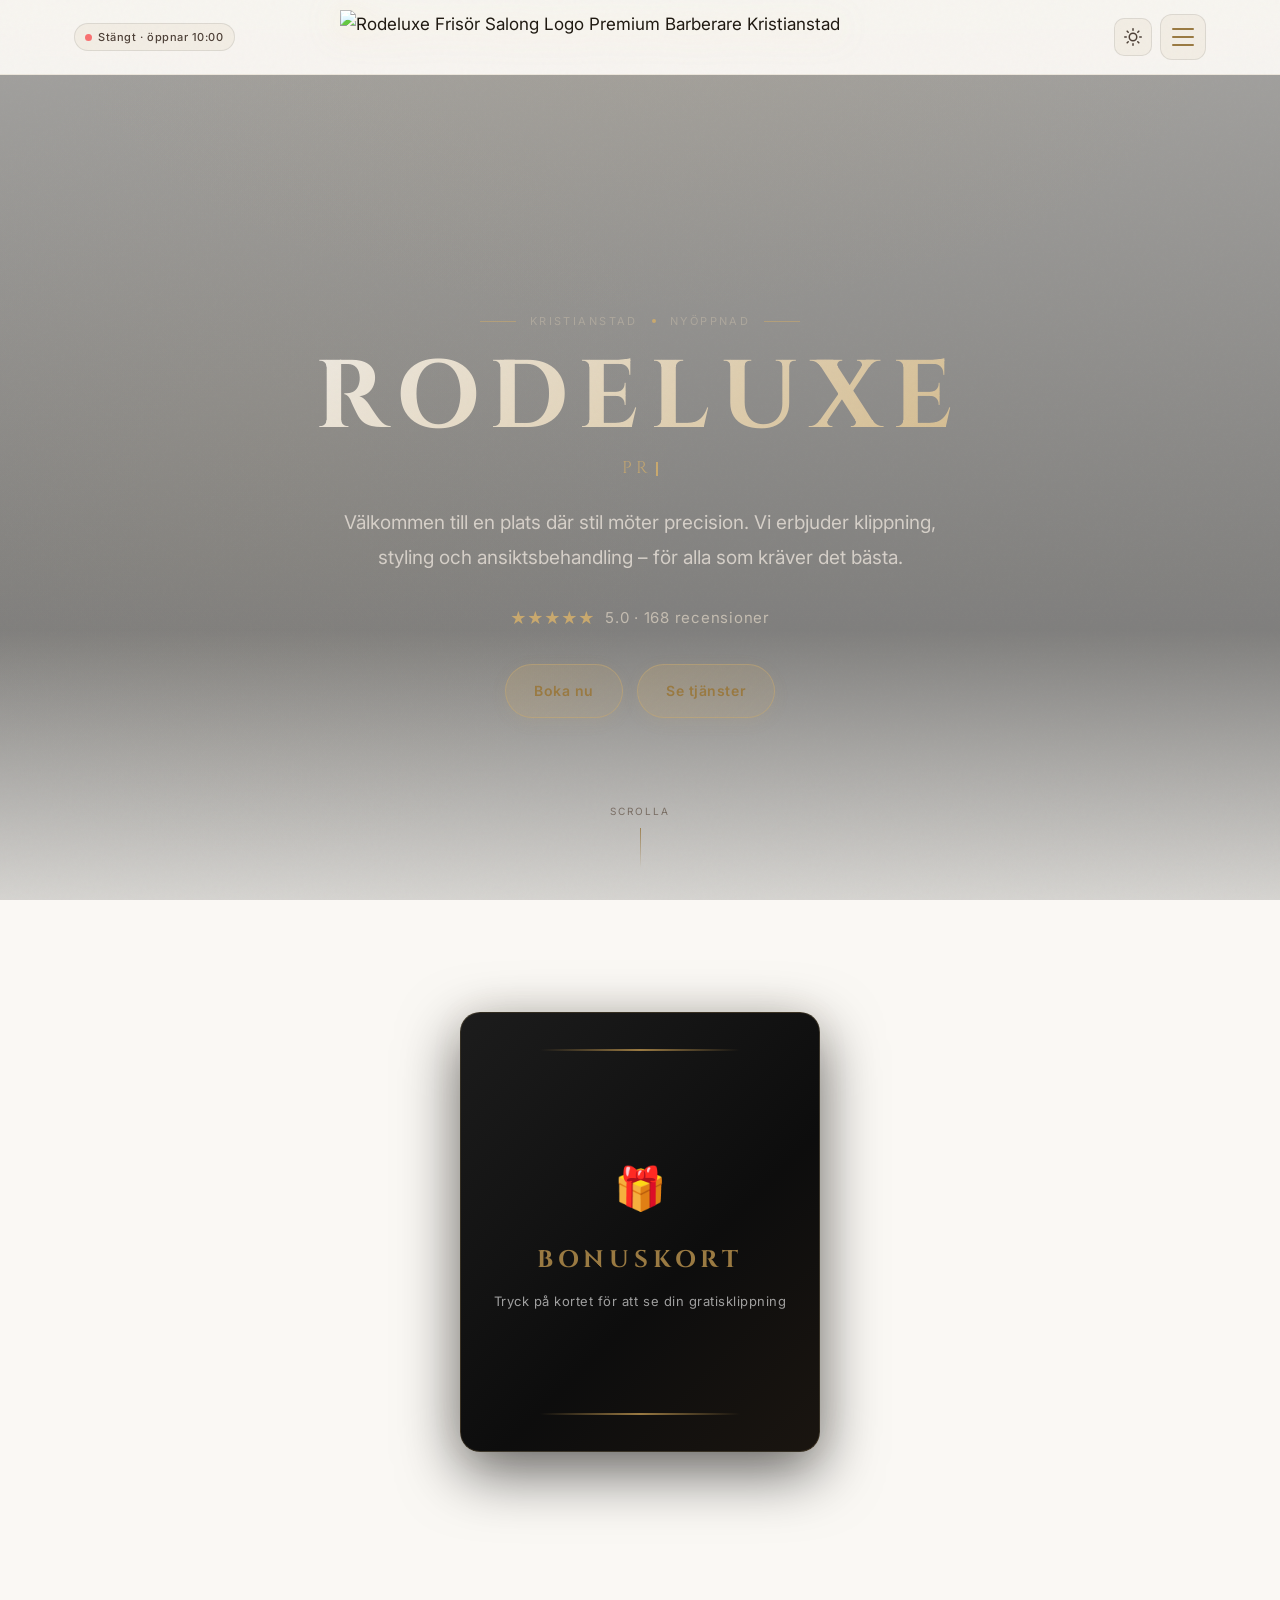
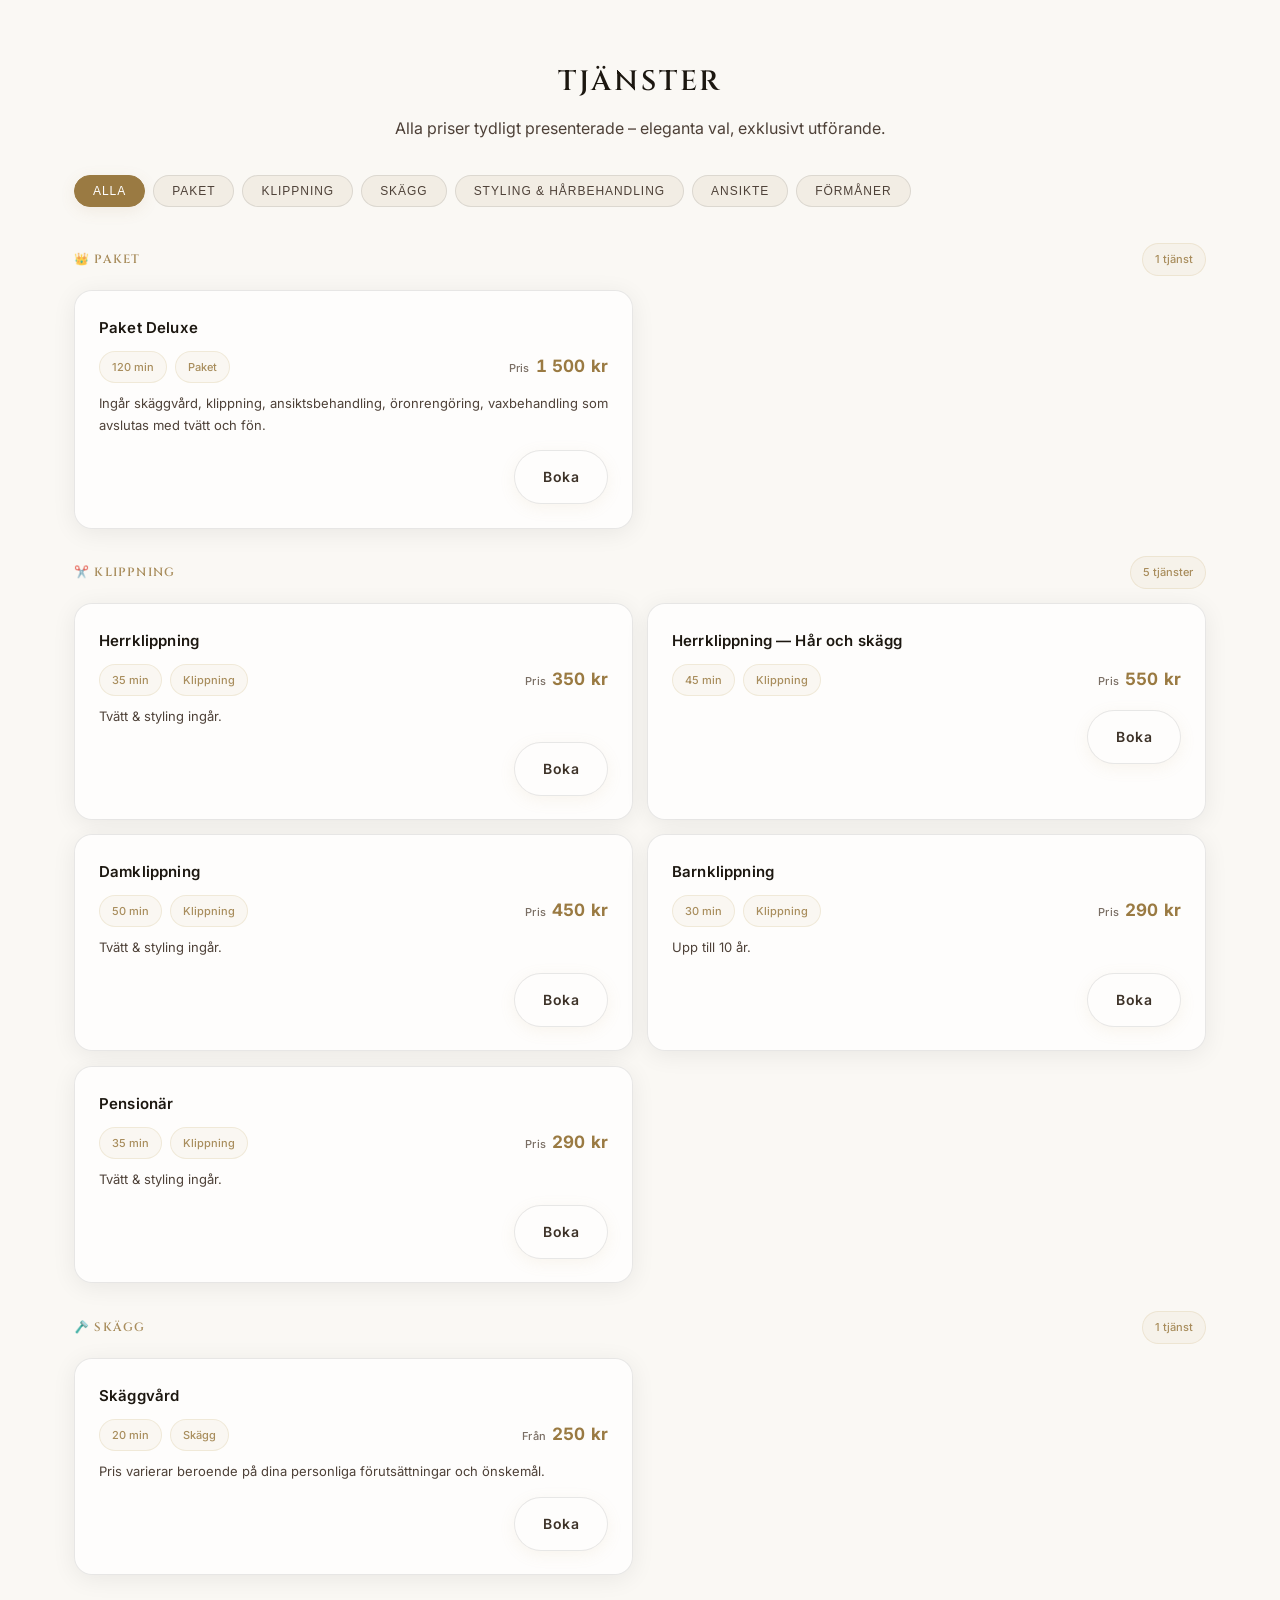
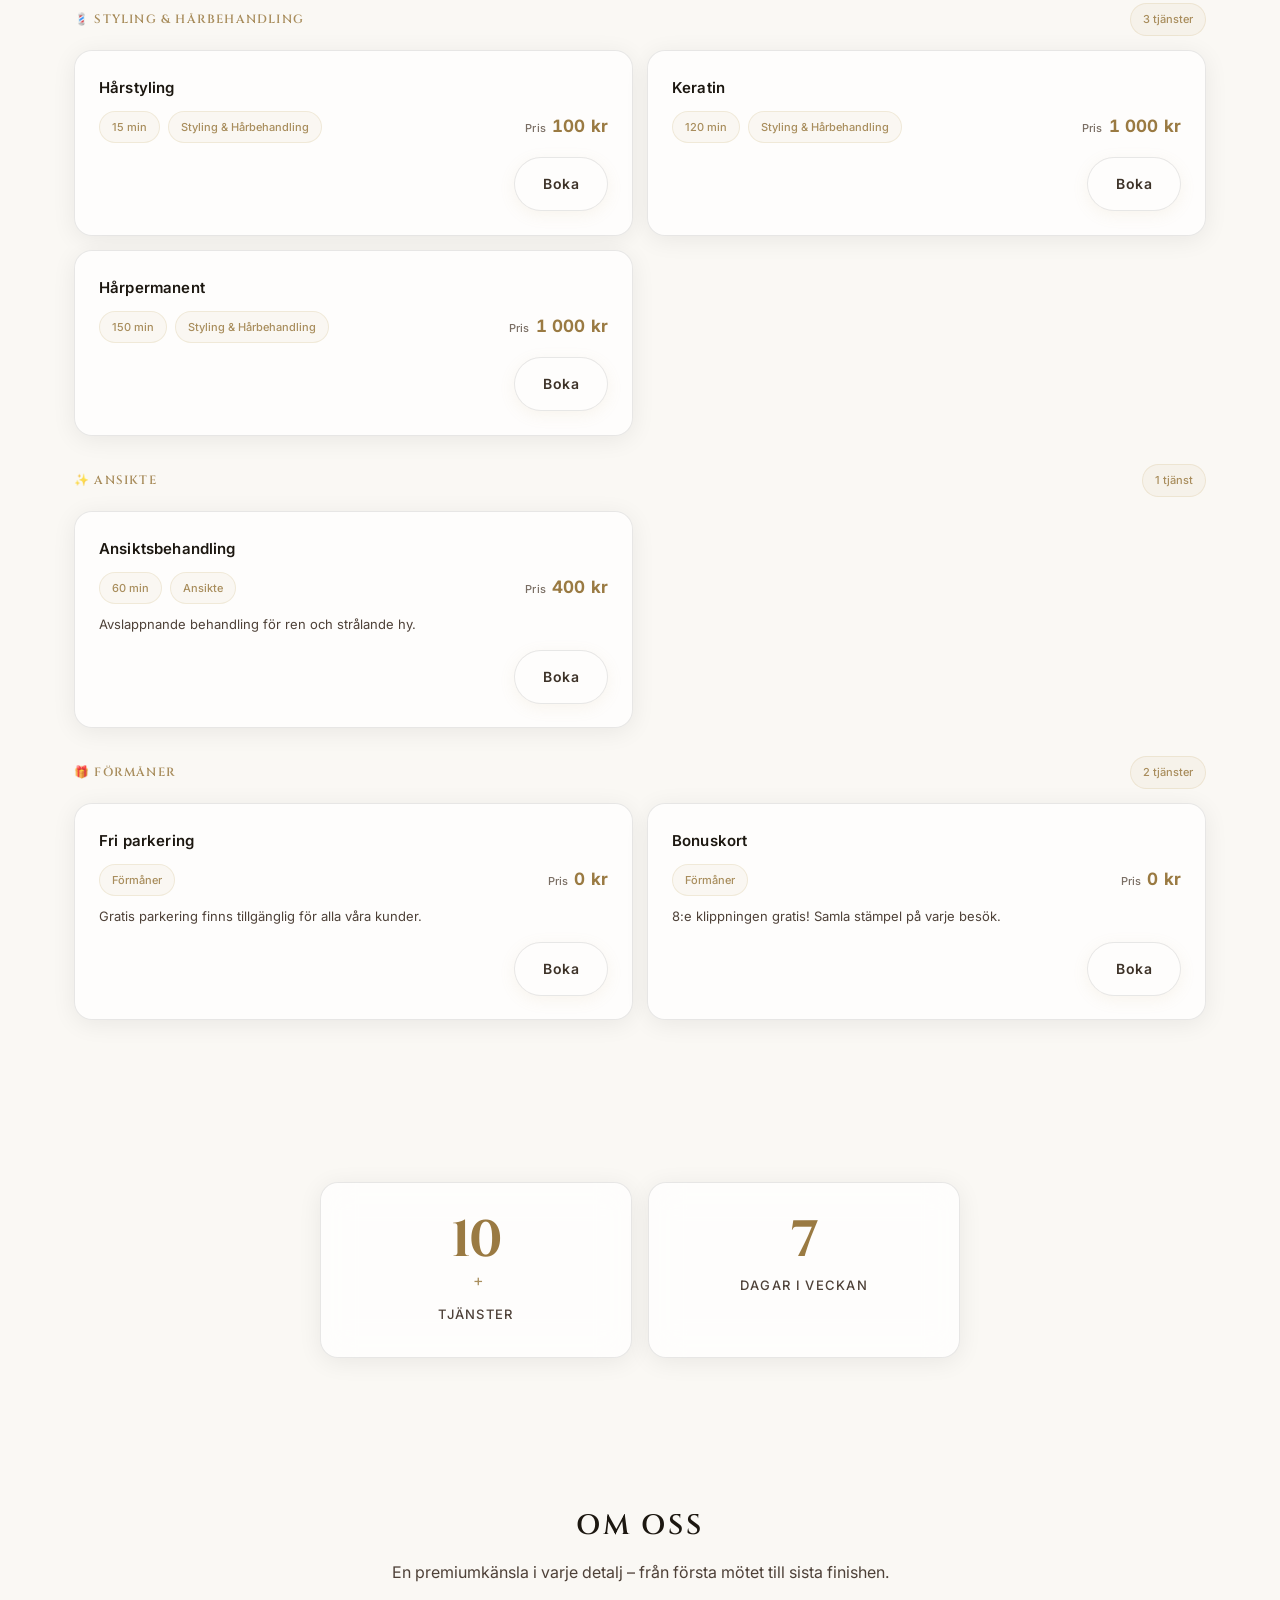
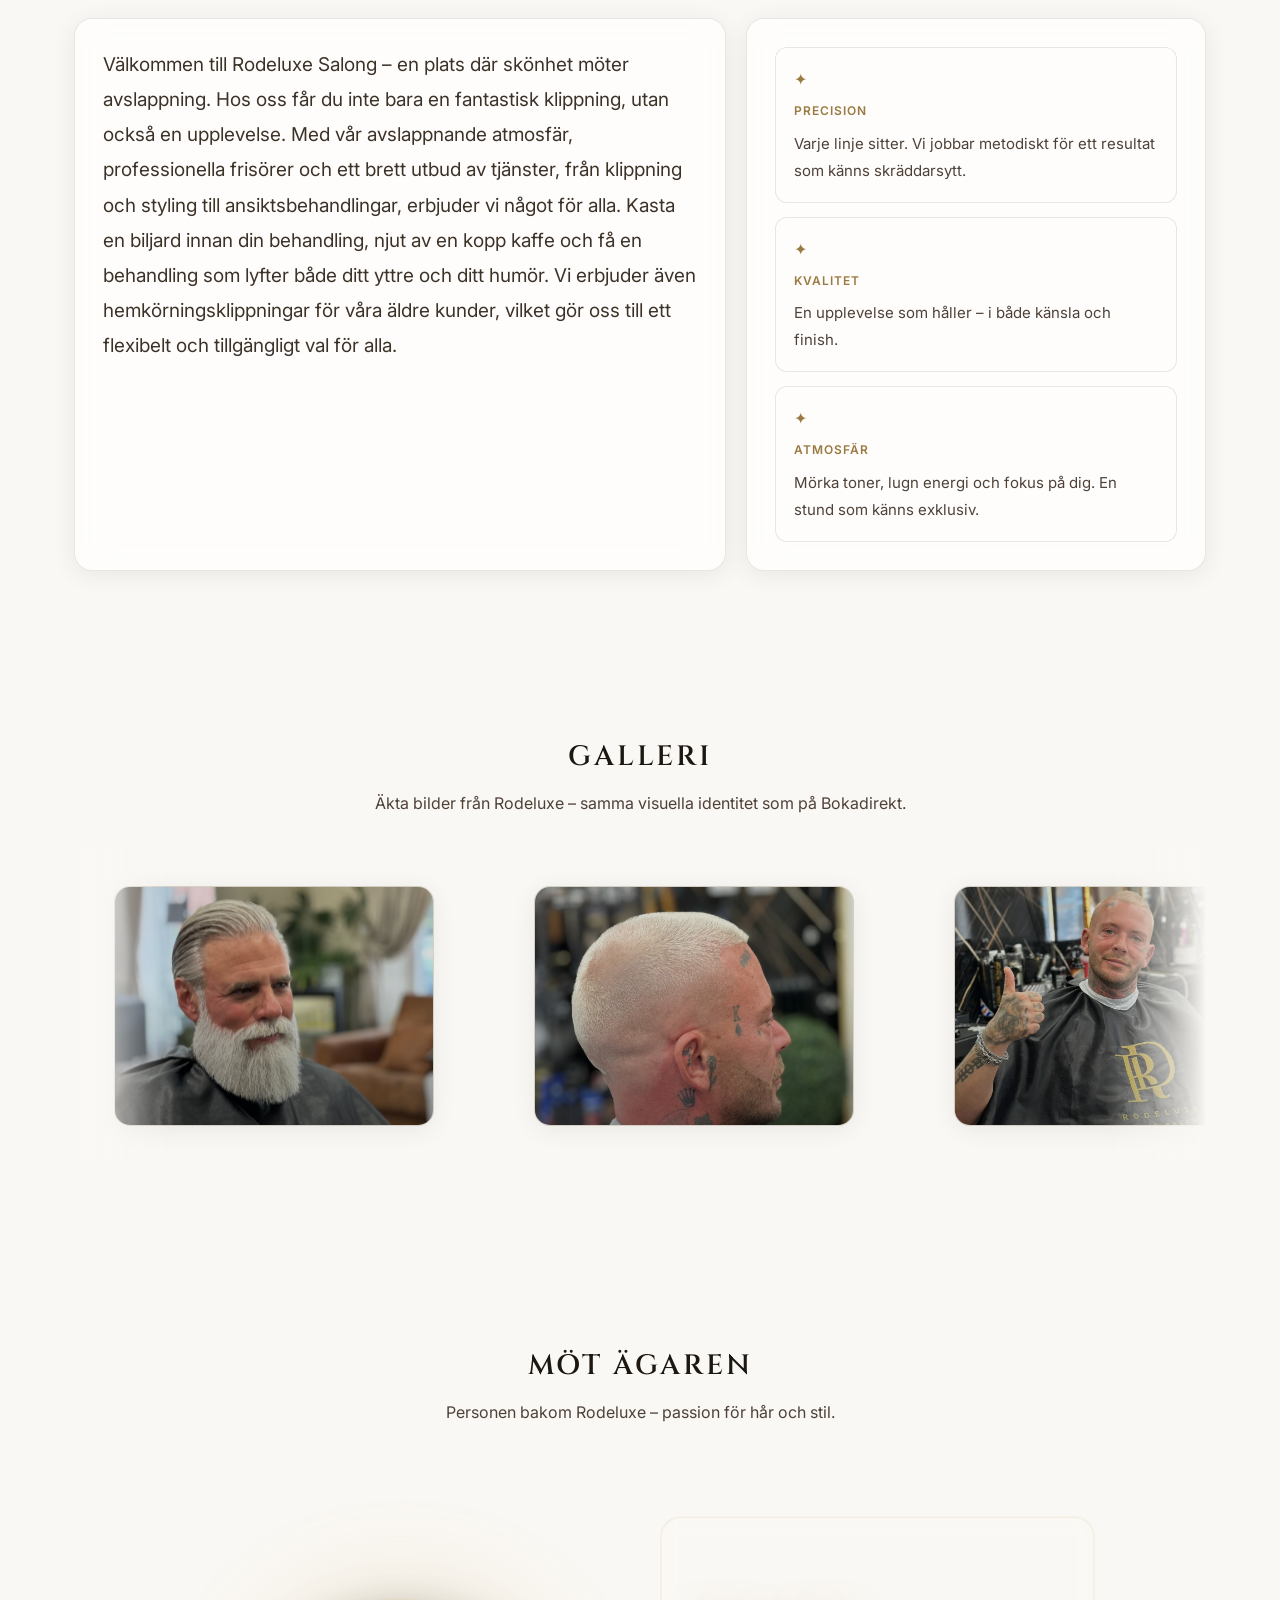
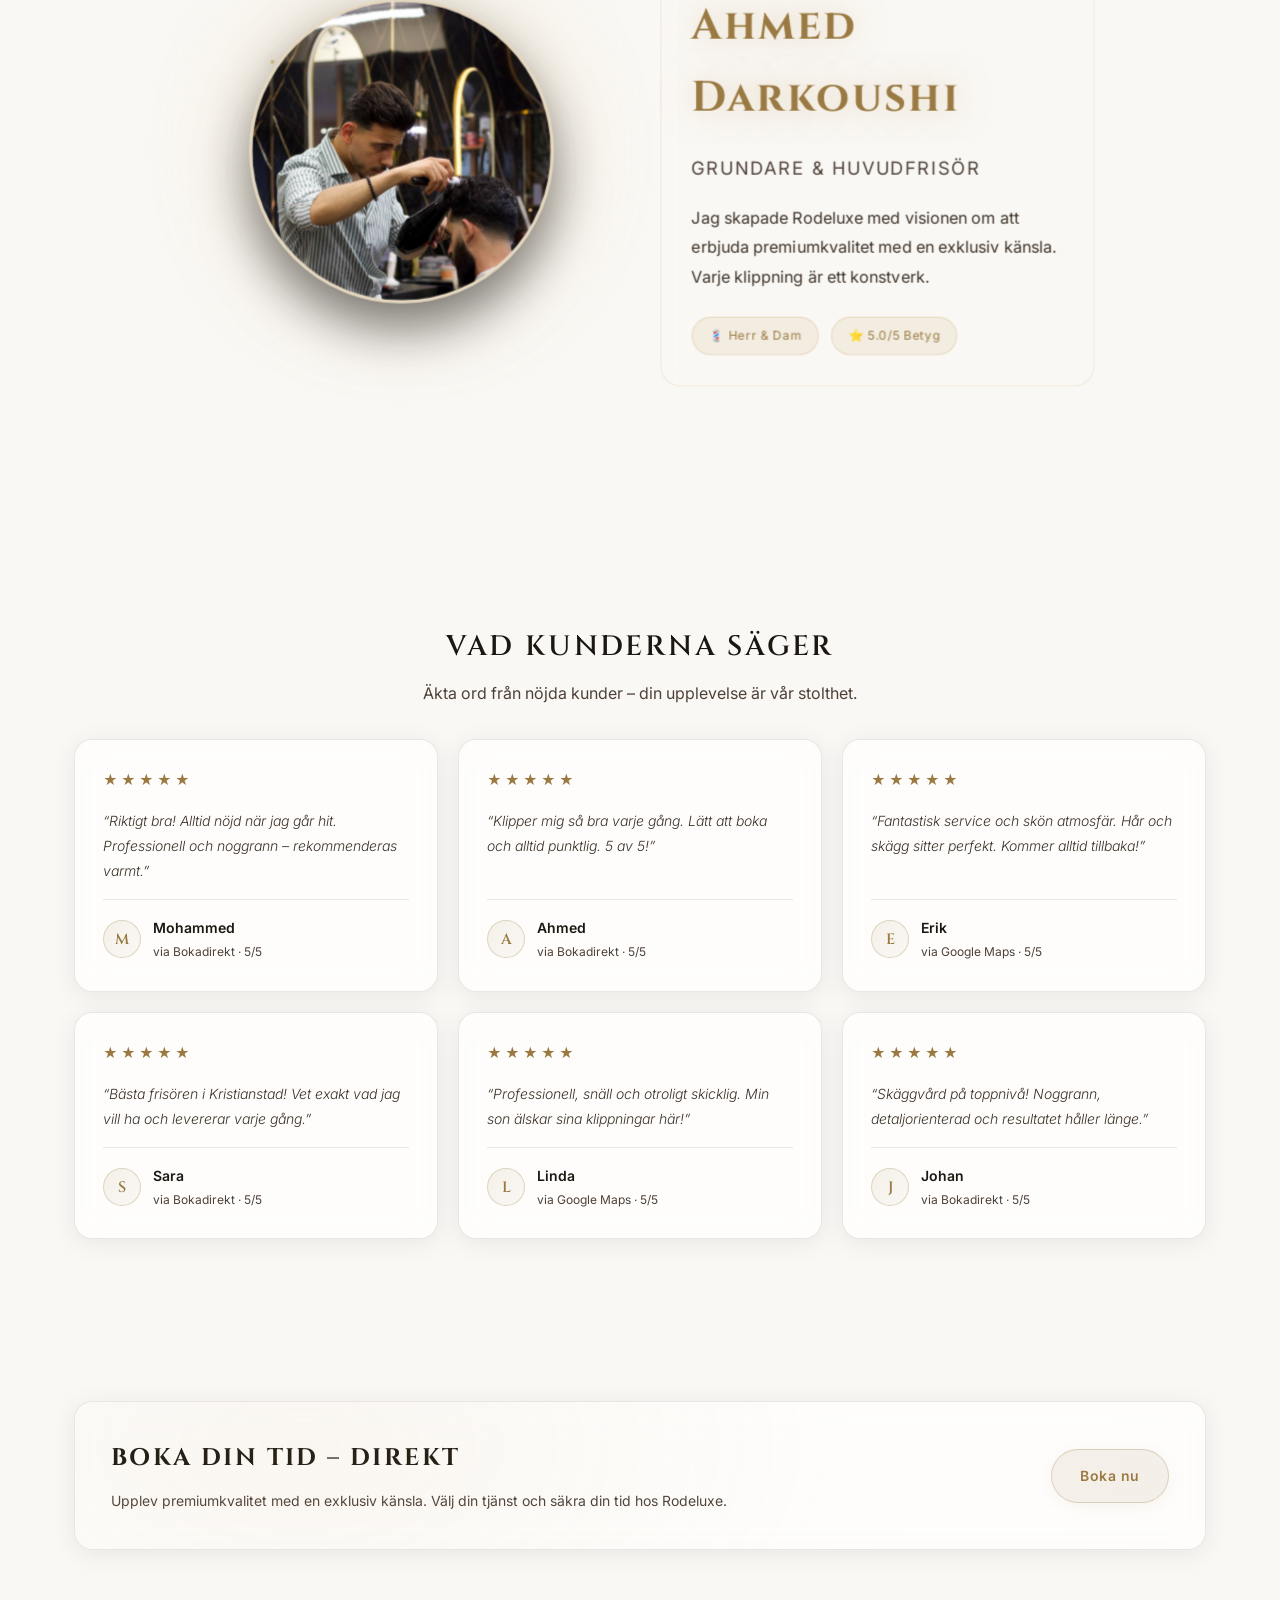
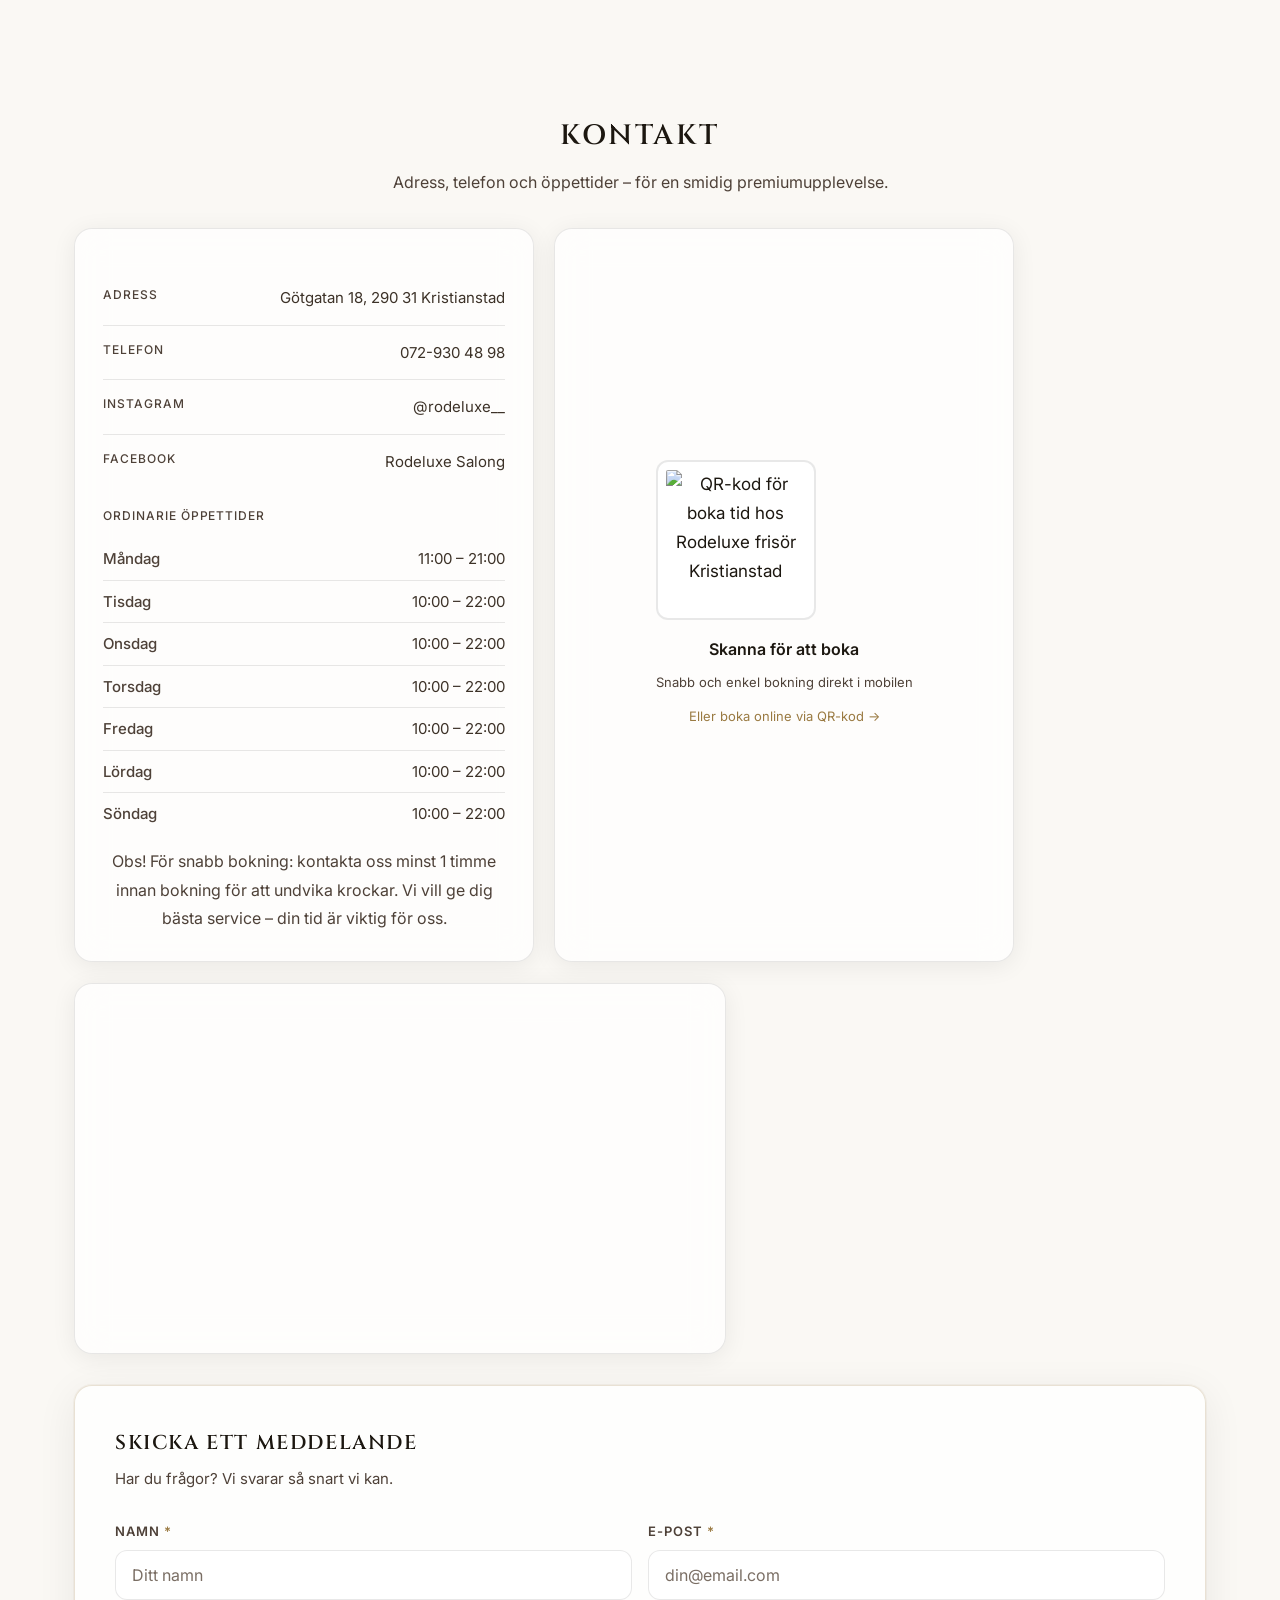
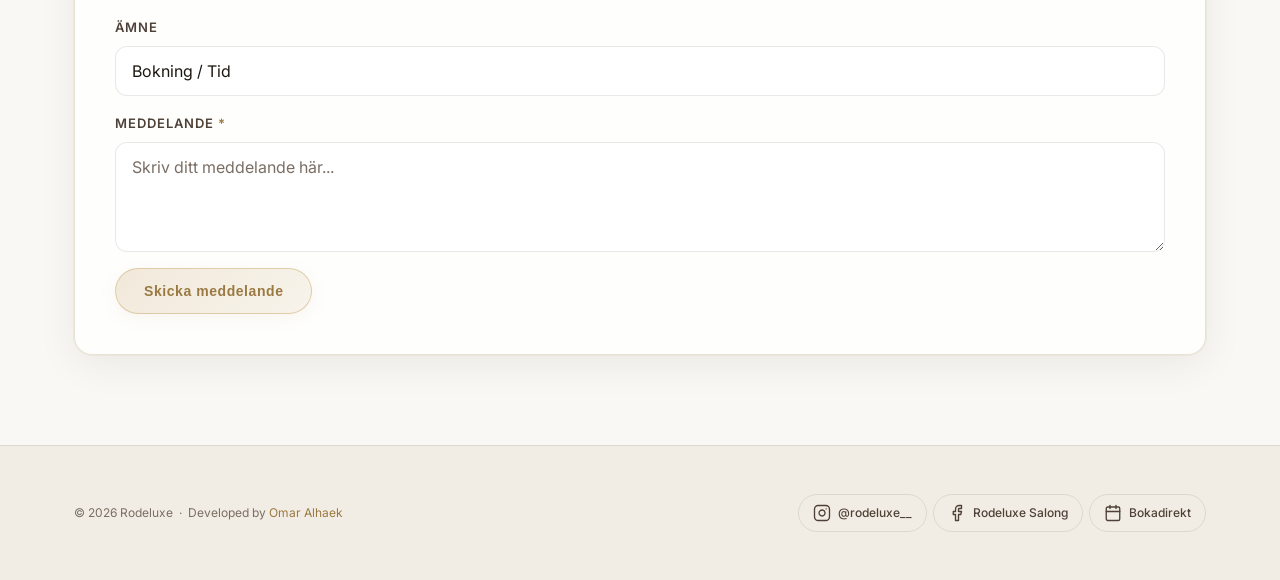
==== commit 1d6c9f22: "chore(content): betyg 5.0 av 168 recensioner" ====
--- a/index.html
+++ b/index.html
@@ -99,7 +99,7 @@
       "aggregateRating": {
         "@type": "AggregateRating",
         "ratingValue": "5.0",
-        "reviewCount": "167",
+        "reviewCount": "168",
         "bestRating": "5",
         "worstRating": "1"
       },
@@ -169,7 +169,7 @@
       "aggregateRating": {
         "@type": "AggregateRating",
         "ratingValue": "5.0",
-        "reviewCount": "167",
+        "reviewCount": "168",
         "bestRating": "5",
         "worstRating": "1"
       }
@@ -560,7 +560,7 @@
               <div class="hero__stars" aria-label="Betyg 5.0 av 5">
                 <span>★</span><span>★</span><span>★</span><span>★</span><span>★</span>
               </div>
-              <span class="hero__rating-text">5.0 · 167 recensioner</span>
+              <span class="hero__rating-text">5.0 · 168 recensioner</span>
             </div>
             <div class="hero__actions">
               <a class="btn btn--primary" data-booking-trigger href="https://www.bokadirekt.se/places/rodeluxe-130945" rel="noopener noreferrer" aria-label="Boka tid hos Rodeluxe frisör Kristianstad">Boka nu</a>
@@ -1046,6 +1046,6 @@
       </div>
     </div>
 
-    <script type="module" src="./main.js?v=20260928-93"></script>
+    <script type="module" src="./main.js?v=20261005-94"></script>
   </body>
 </html>
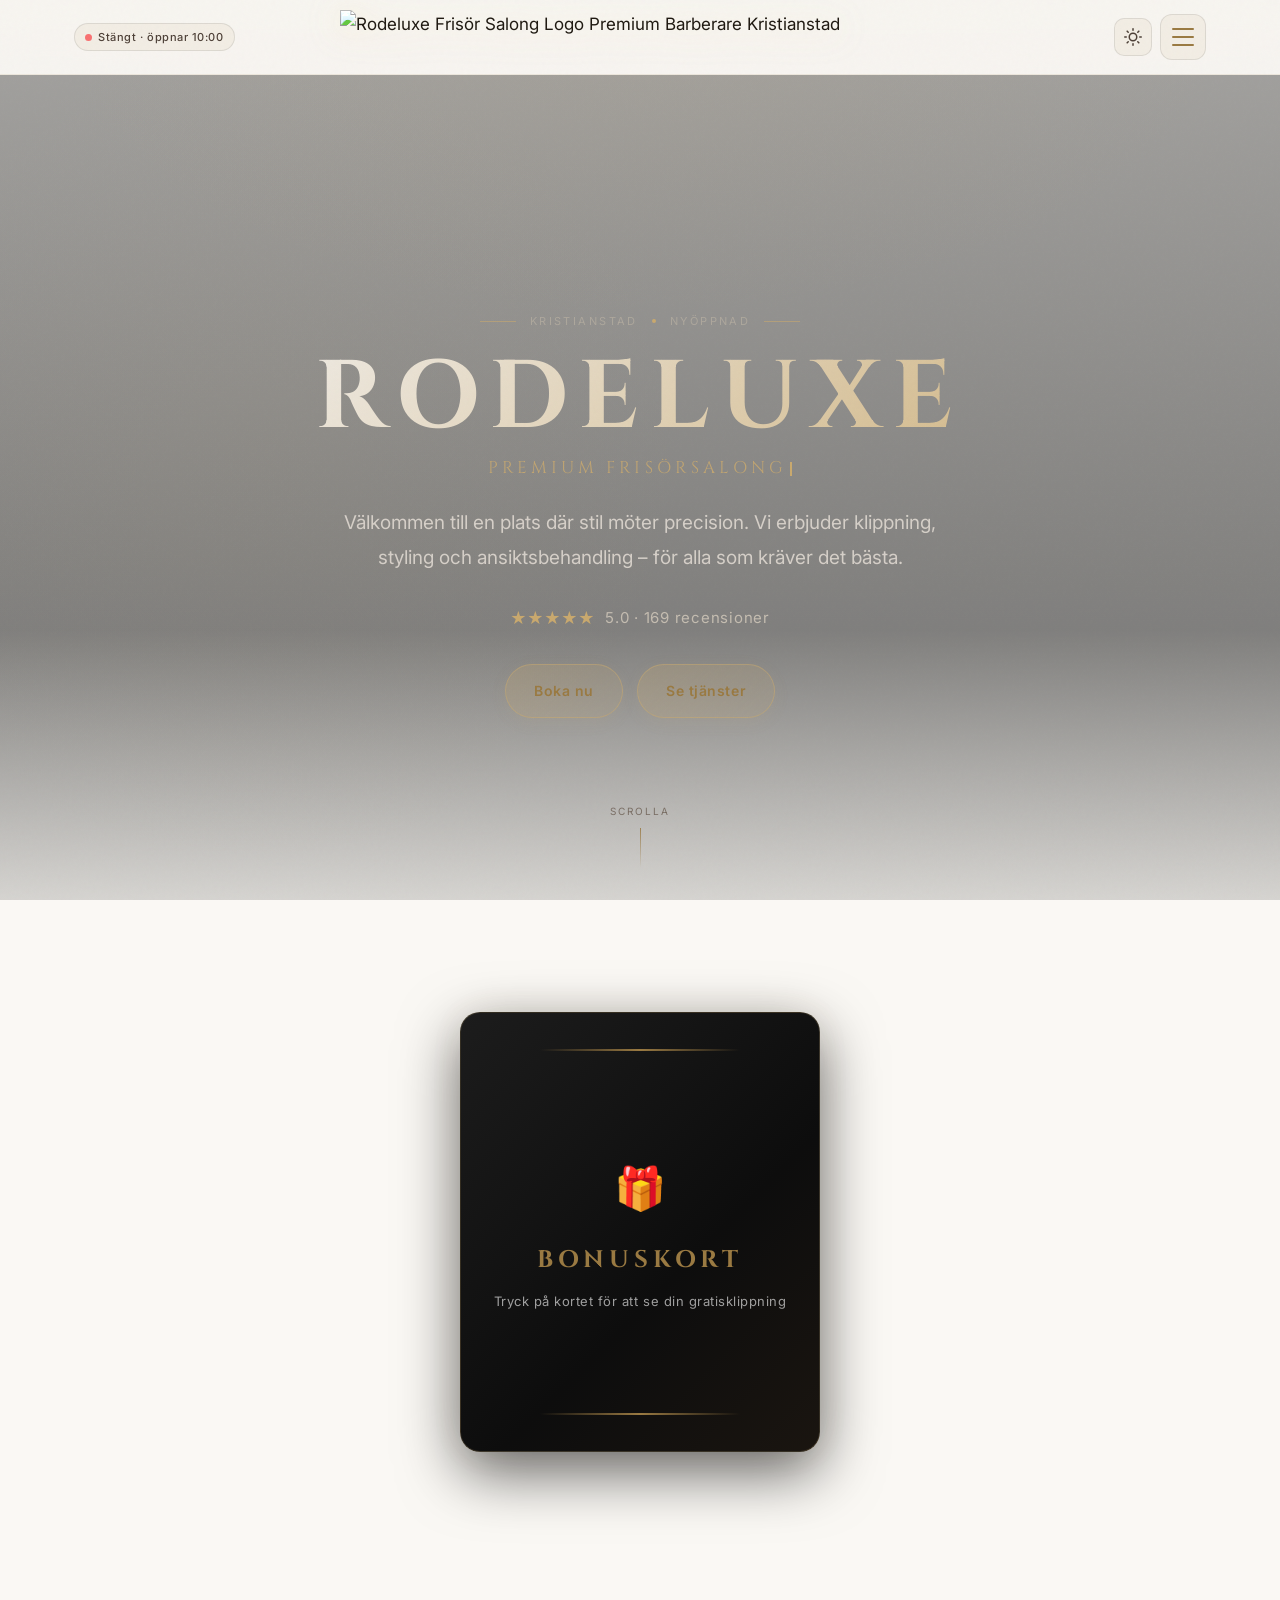
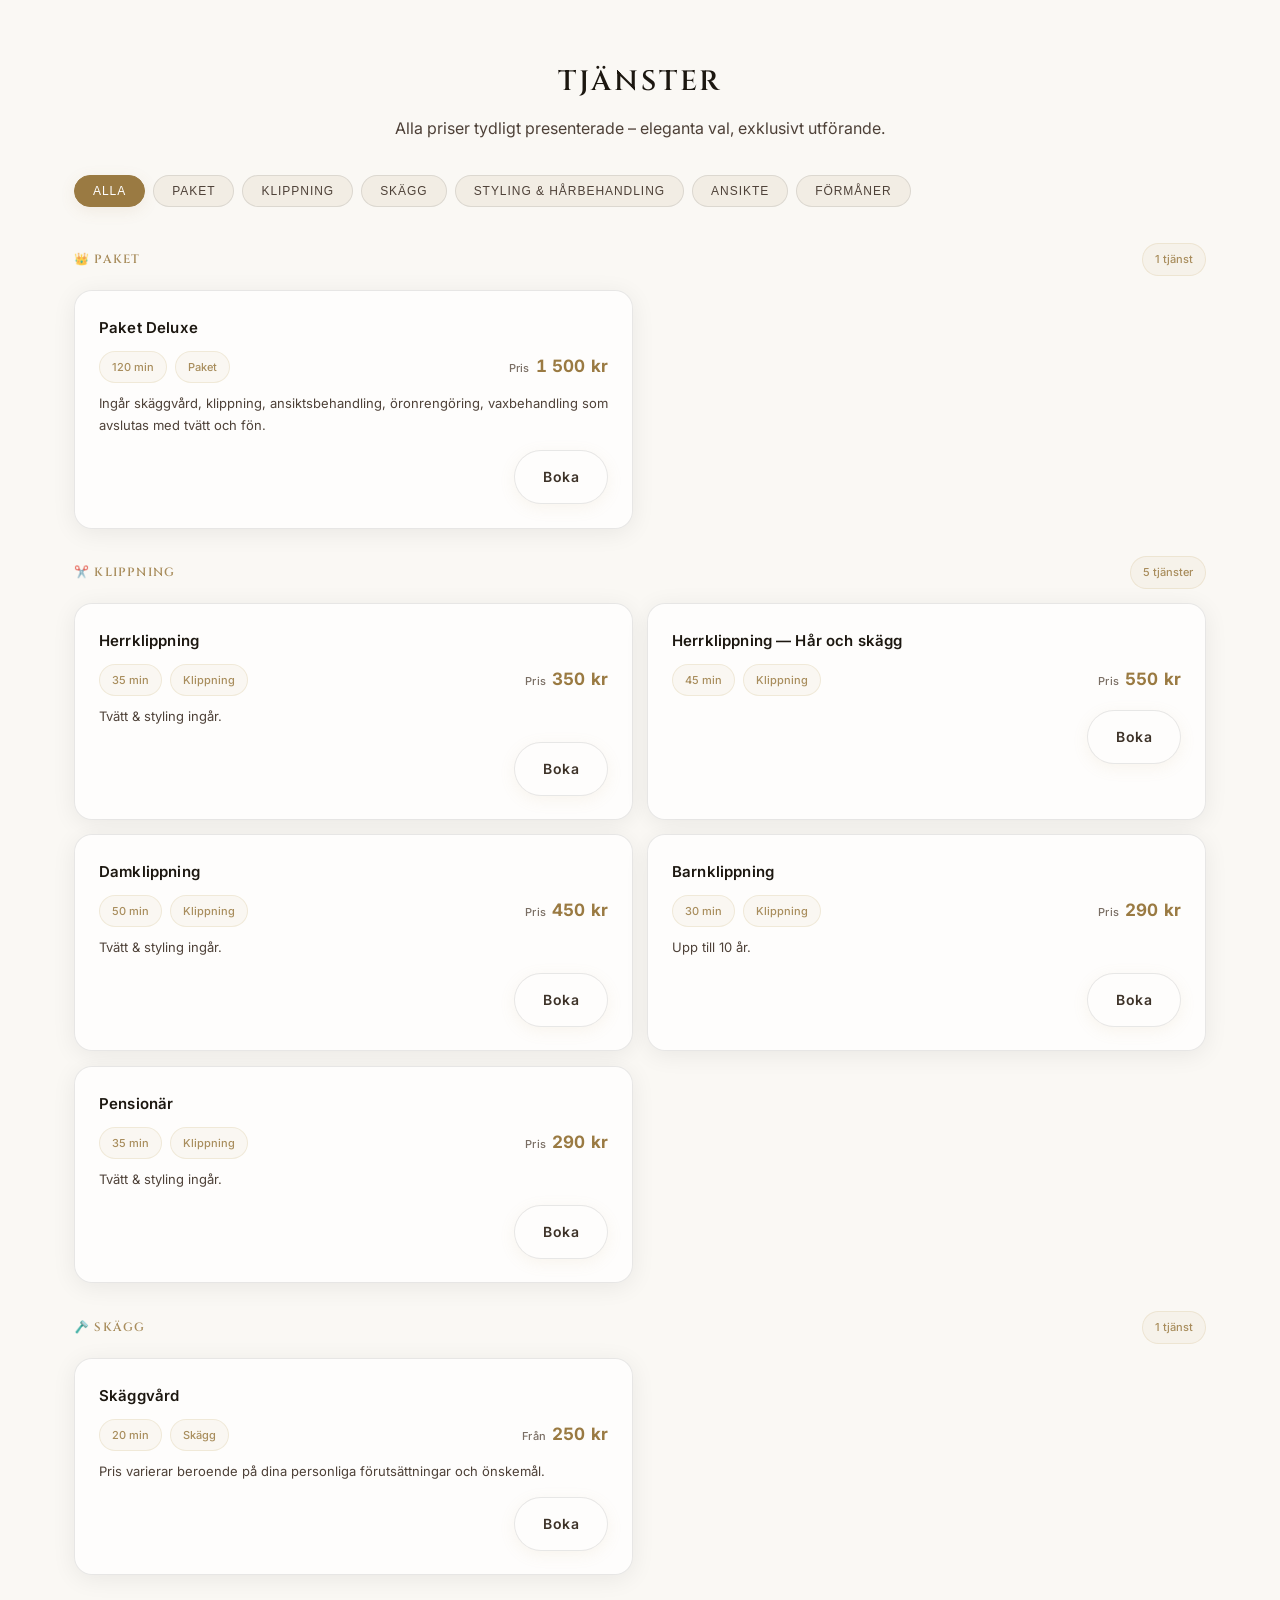
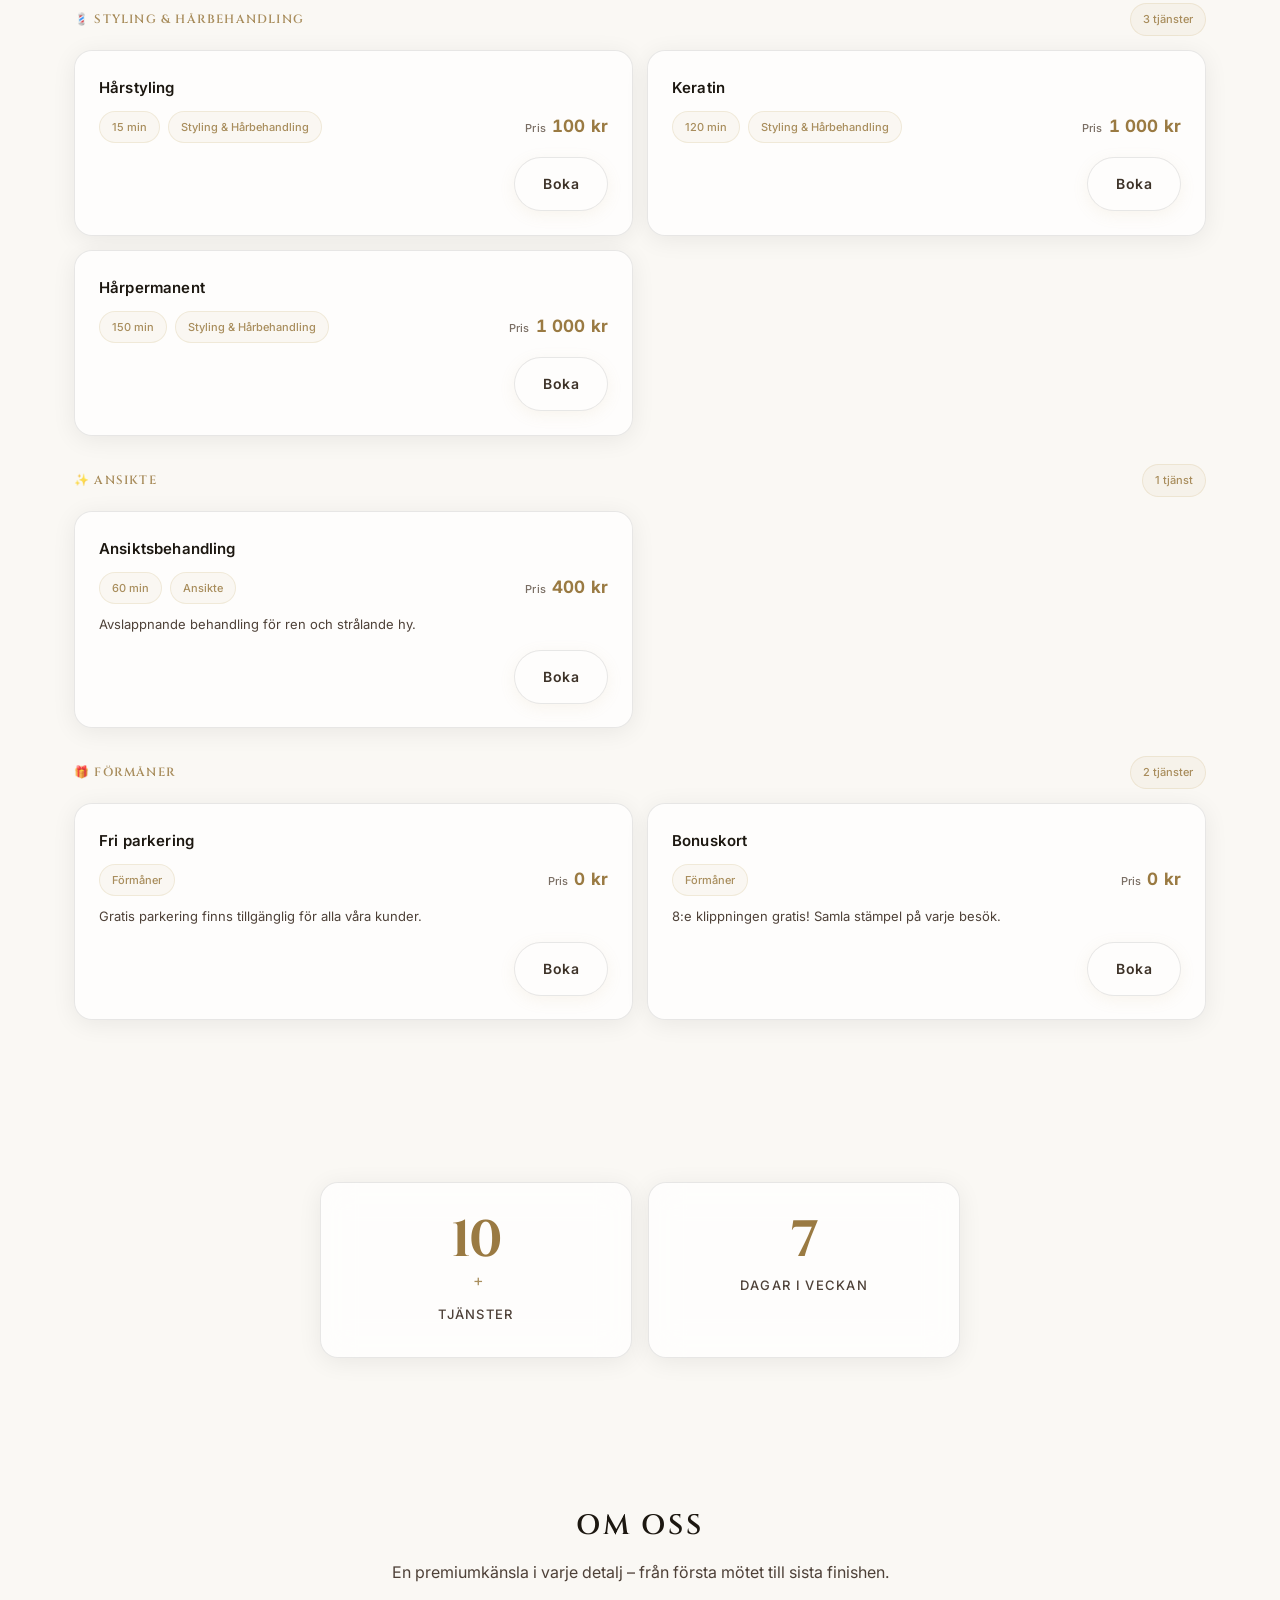
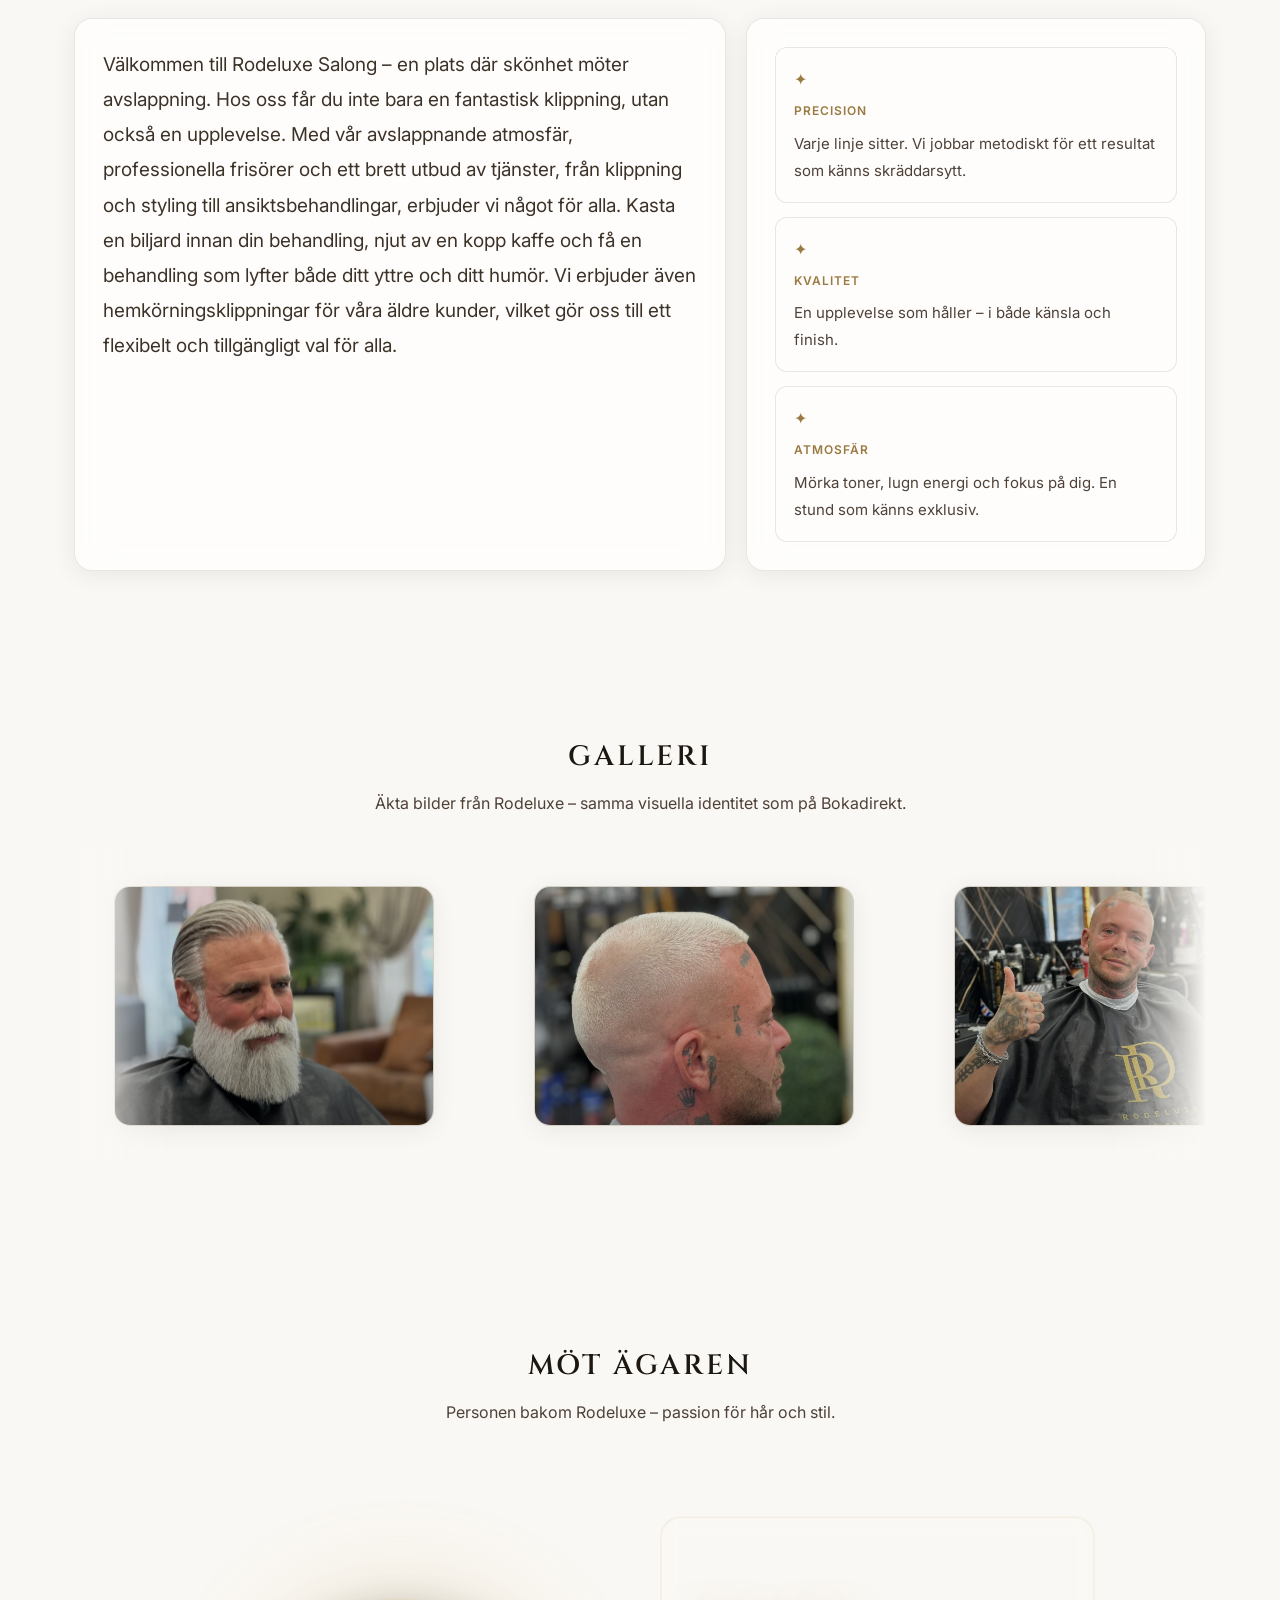
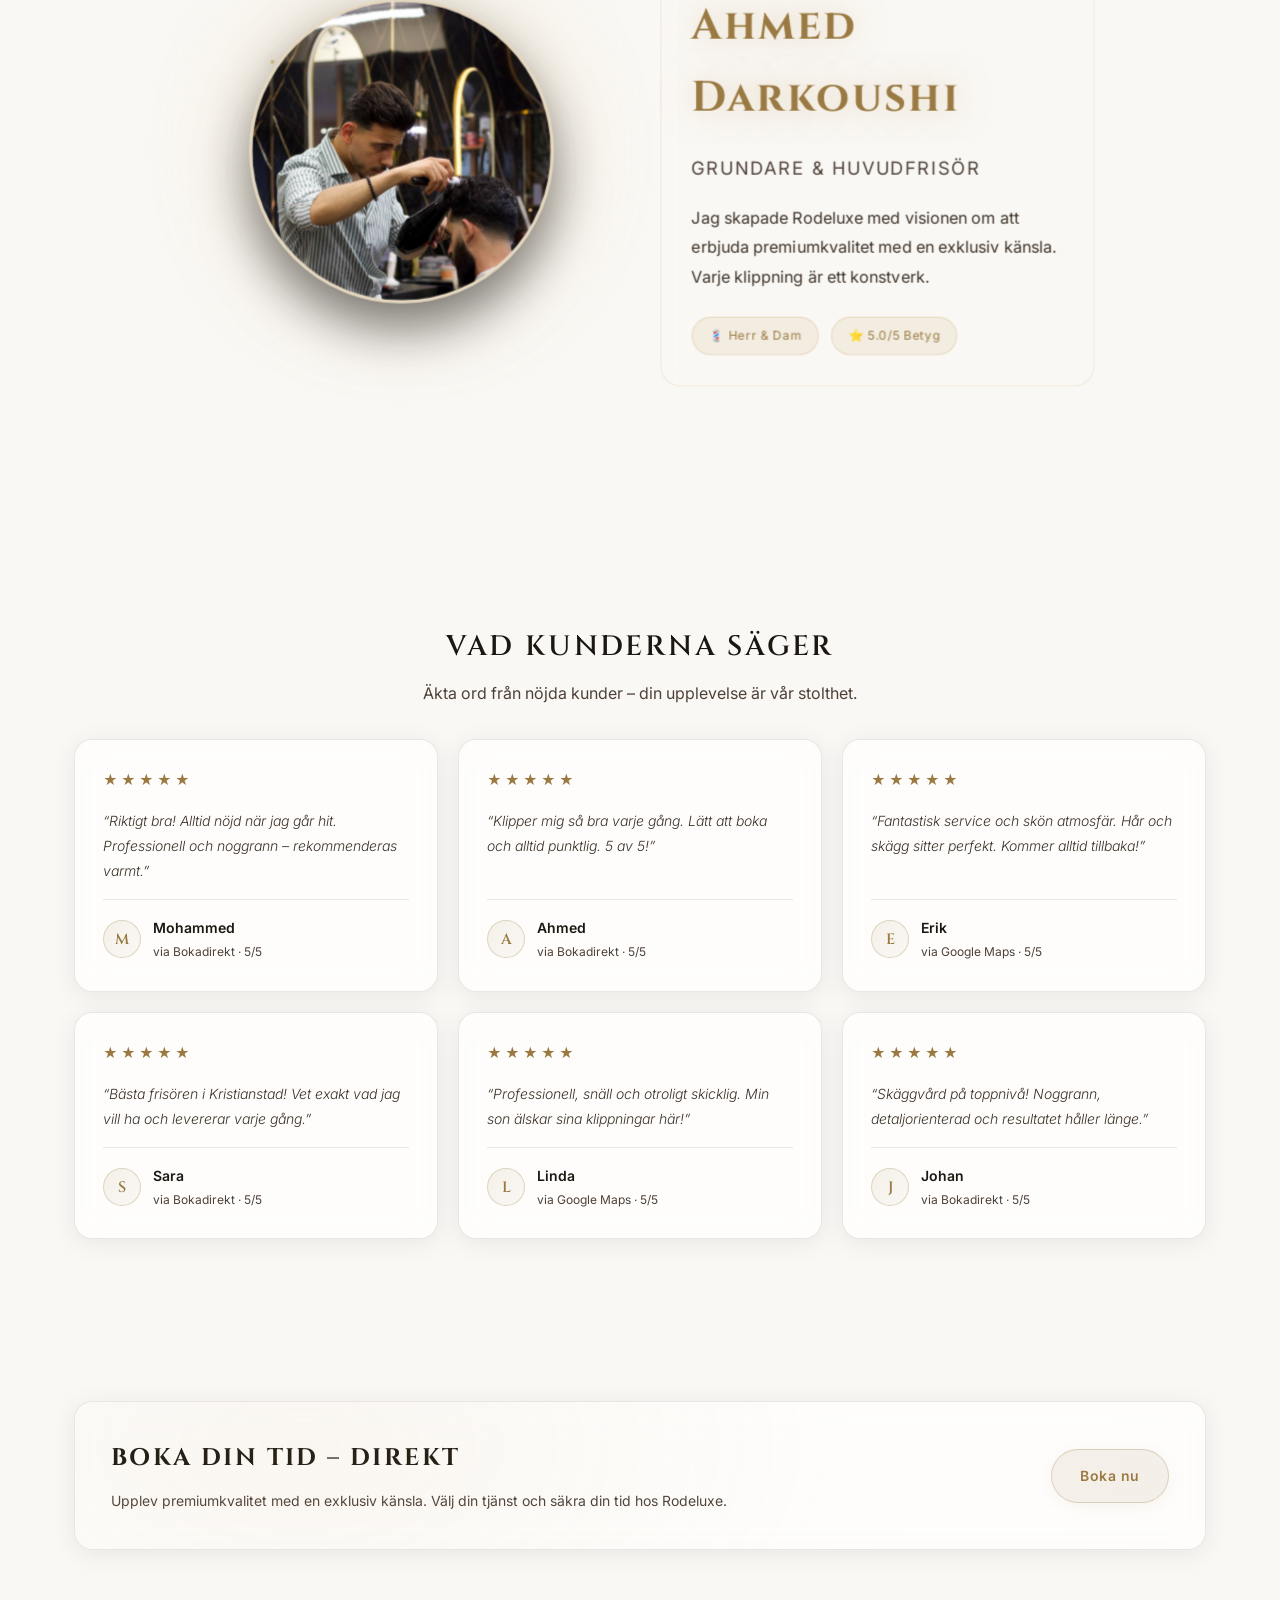
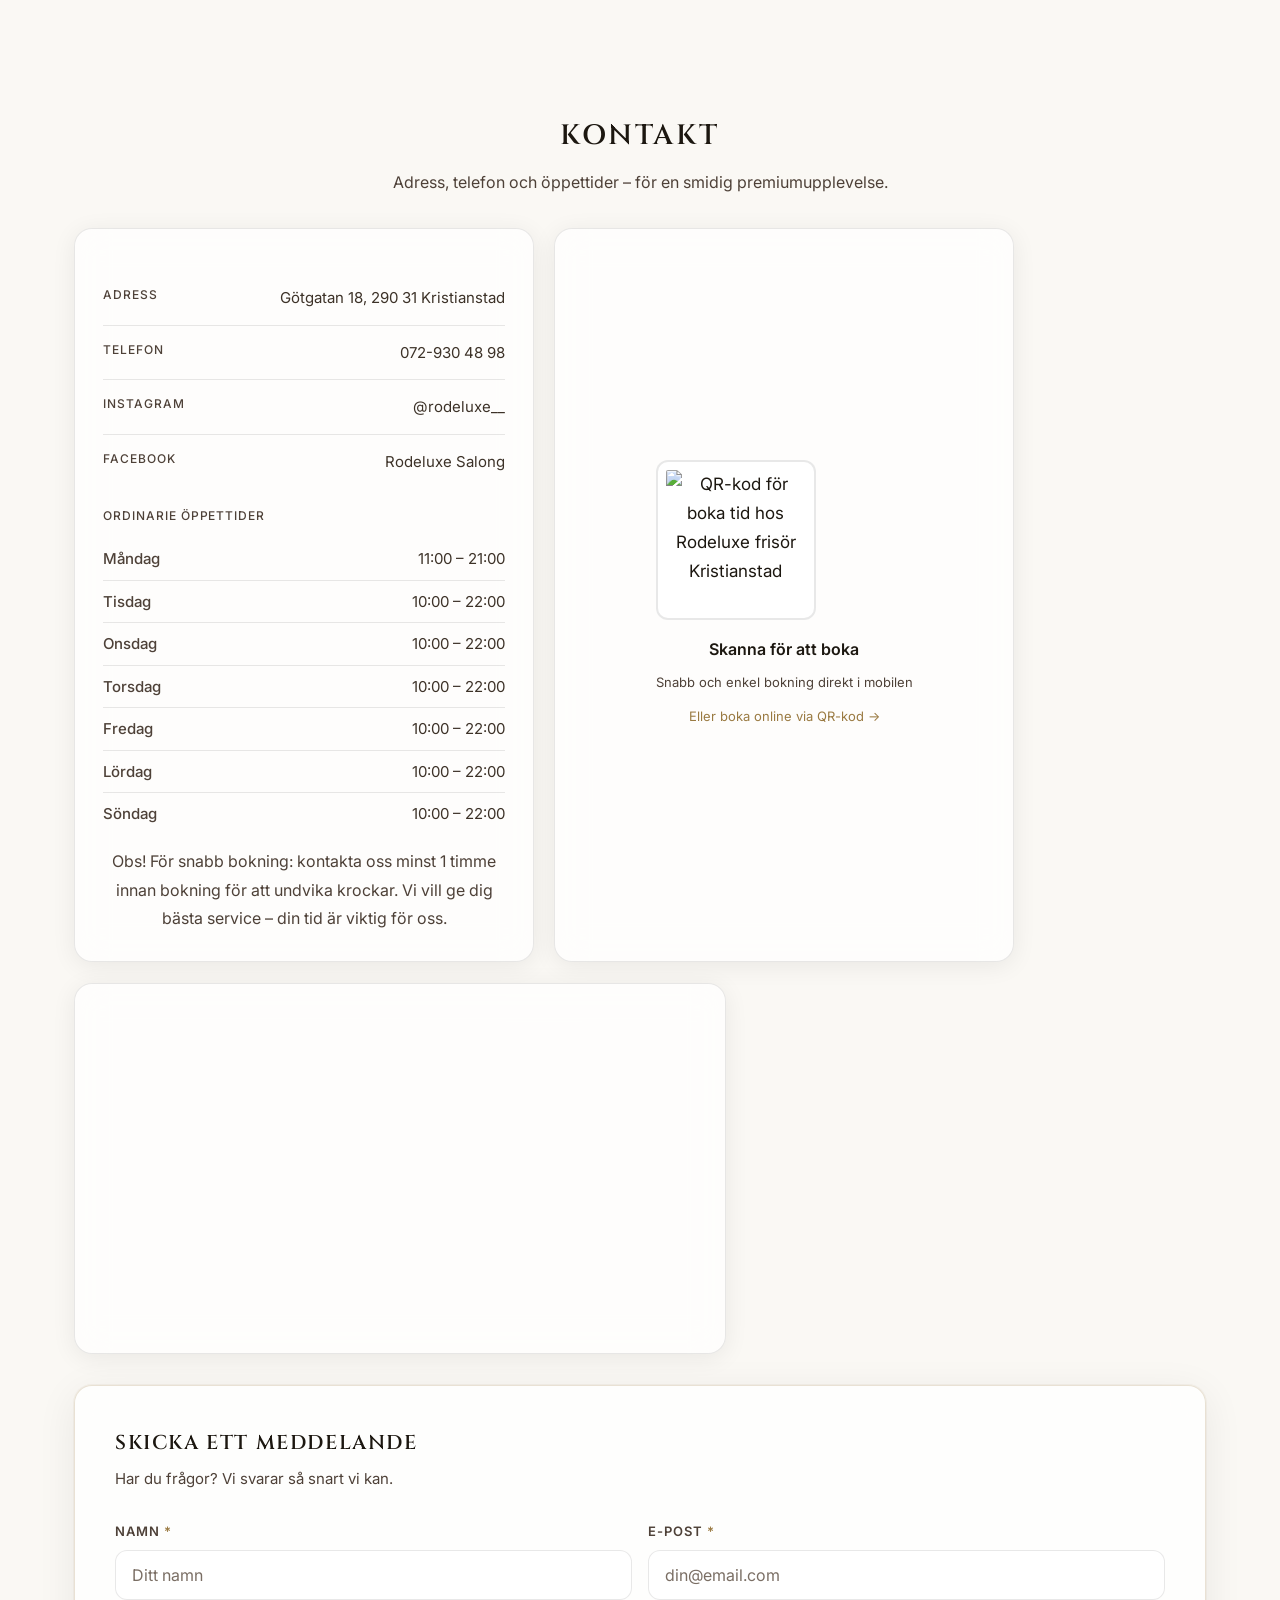
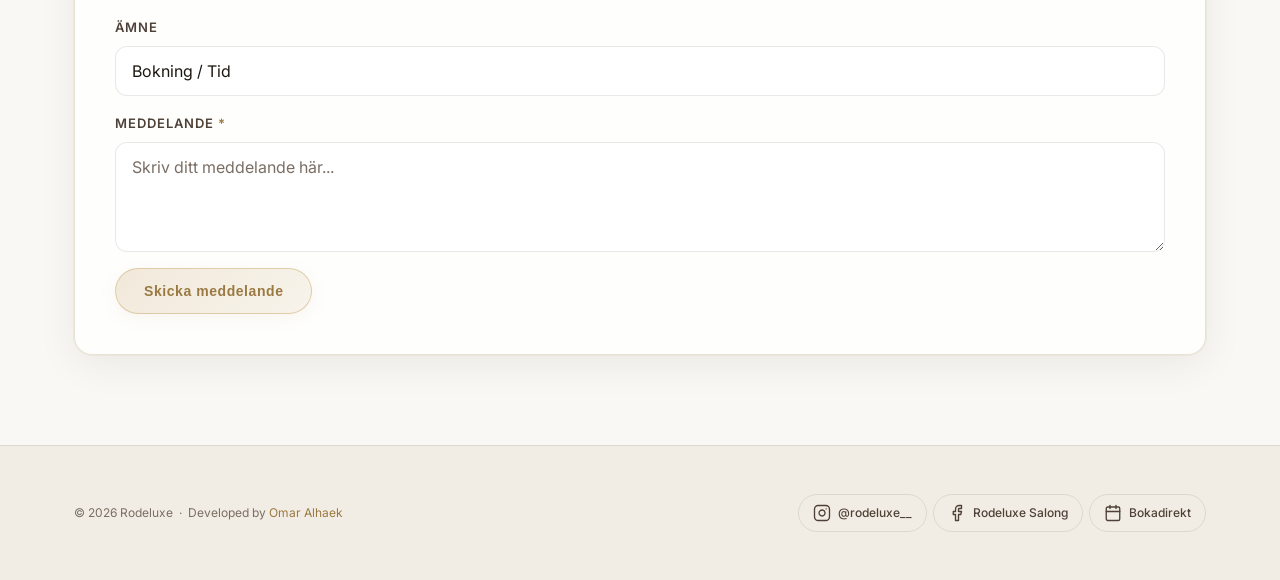
==== commit 88276212: "chore(content): betyg 5.0 av 169 recensioner" ====
--- a/index.html
+++ b/index.html
@@ -99,7 +99,7 @@
       "aggregateRating": {
         "@type": "AggregateRating",
         "ratingValue": "5.0",
-        "reviewCount": "168",
+        "reviewCount": "169",
         "bestRating": "5",
         "worstRating": "1"
       },
@@ -169,7 +169,7 @@
       "aggregateRating": {
         "@type": "AggregateRating",
         "ratingValue": "5.0",
-        "reviewCount": "168",
+        "reviewCount": "169",
         "bestRating": "5",
         "worstRating": "1"
       }
@@ -560,7 +560,7 @@
               <div class="hero__stars" aria-label="Betyg 5.0 av 5">
                 <span>★</span><span>★</span><span>★</span><span>★</span><span>★</span>
               </div>
-              <span class="hero__rating-text">5.0 · 168 recensioner</span>
+              <span class="hero__rating-text">5.0 · 169 recensioner</span>
             </div>
             <div class="hero__actions">
               <a class="btn btn--primary" data-booking-trigger href="https://www.bokadirekt.se/places/rodeluxe-130945" rel="noopener noreferrer" aria-label="Boka tid hos Rodeluxe frisör Kristianstad">Boka nu</a>
@@ -1046,6 +1046,6 @@
       </div>
     </div>
 
-    <script type="module" src="./main.js?v=20261005-94"></script>
+    <script type="module" src="./main.js?v=20261007-95"></script>
   </body>
 </html>
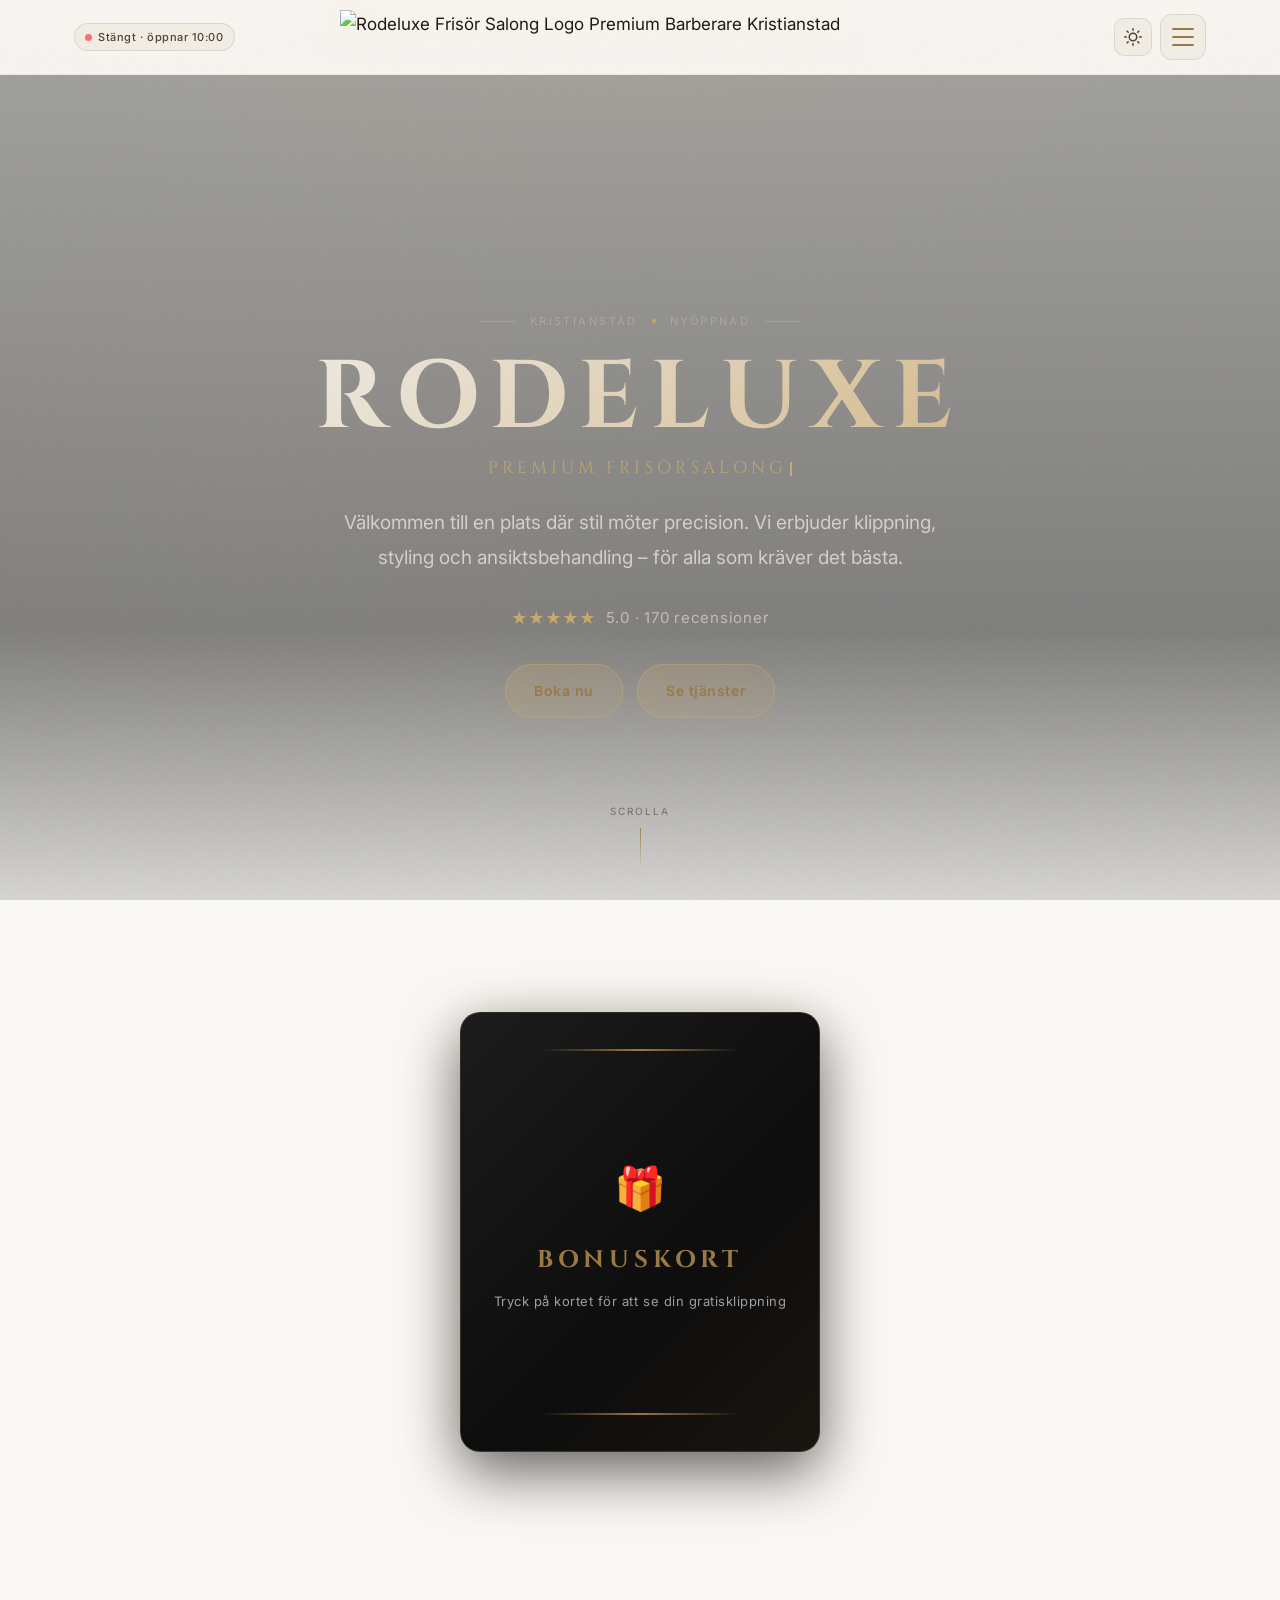
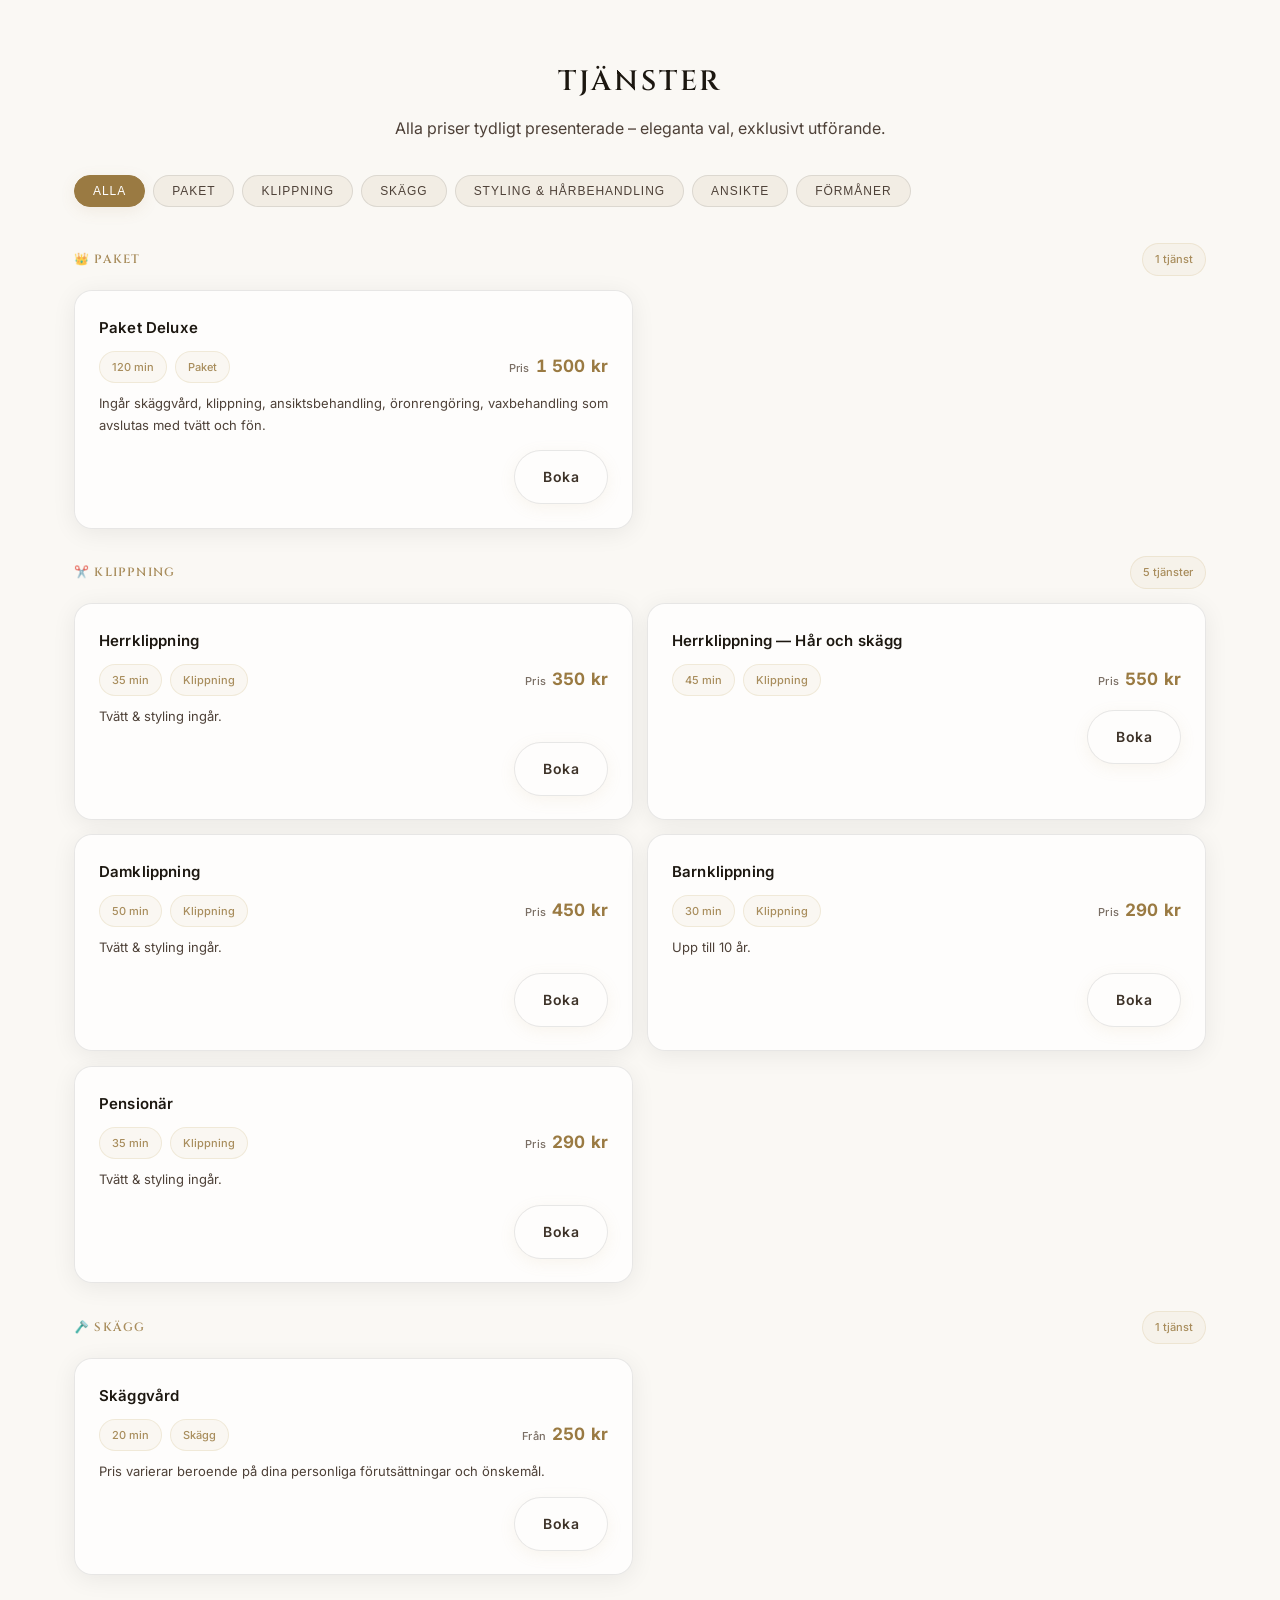
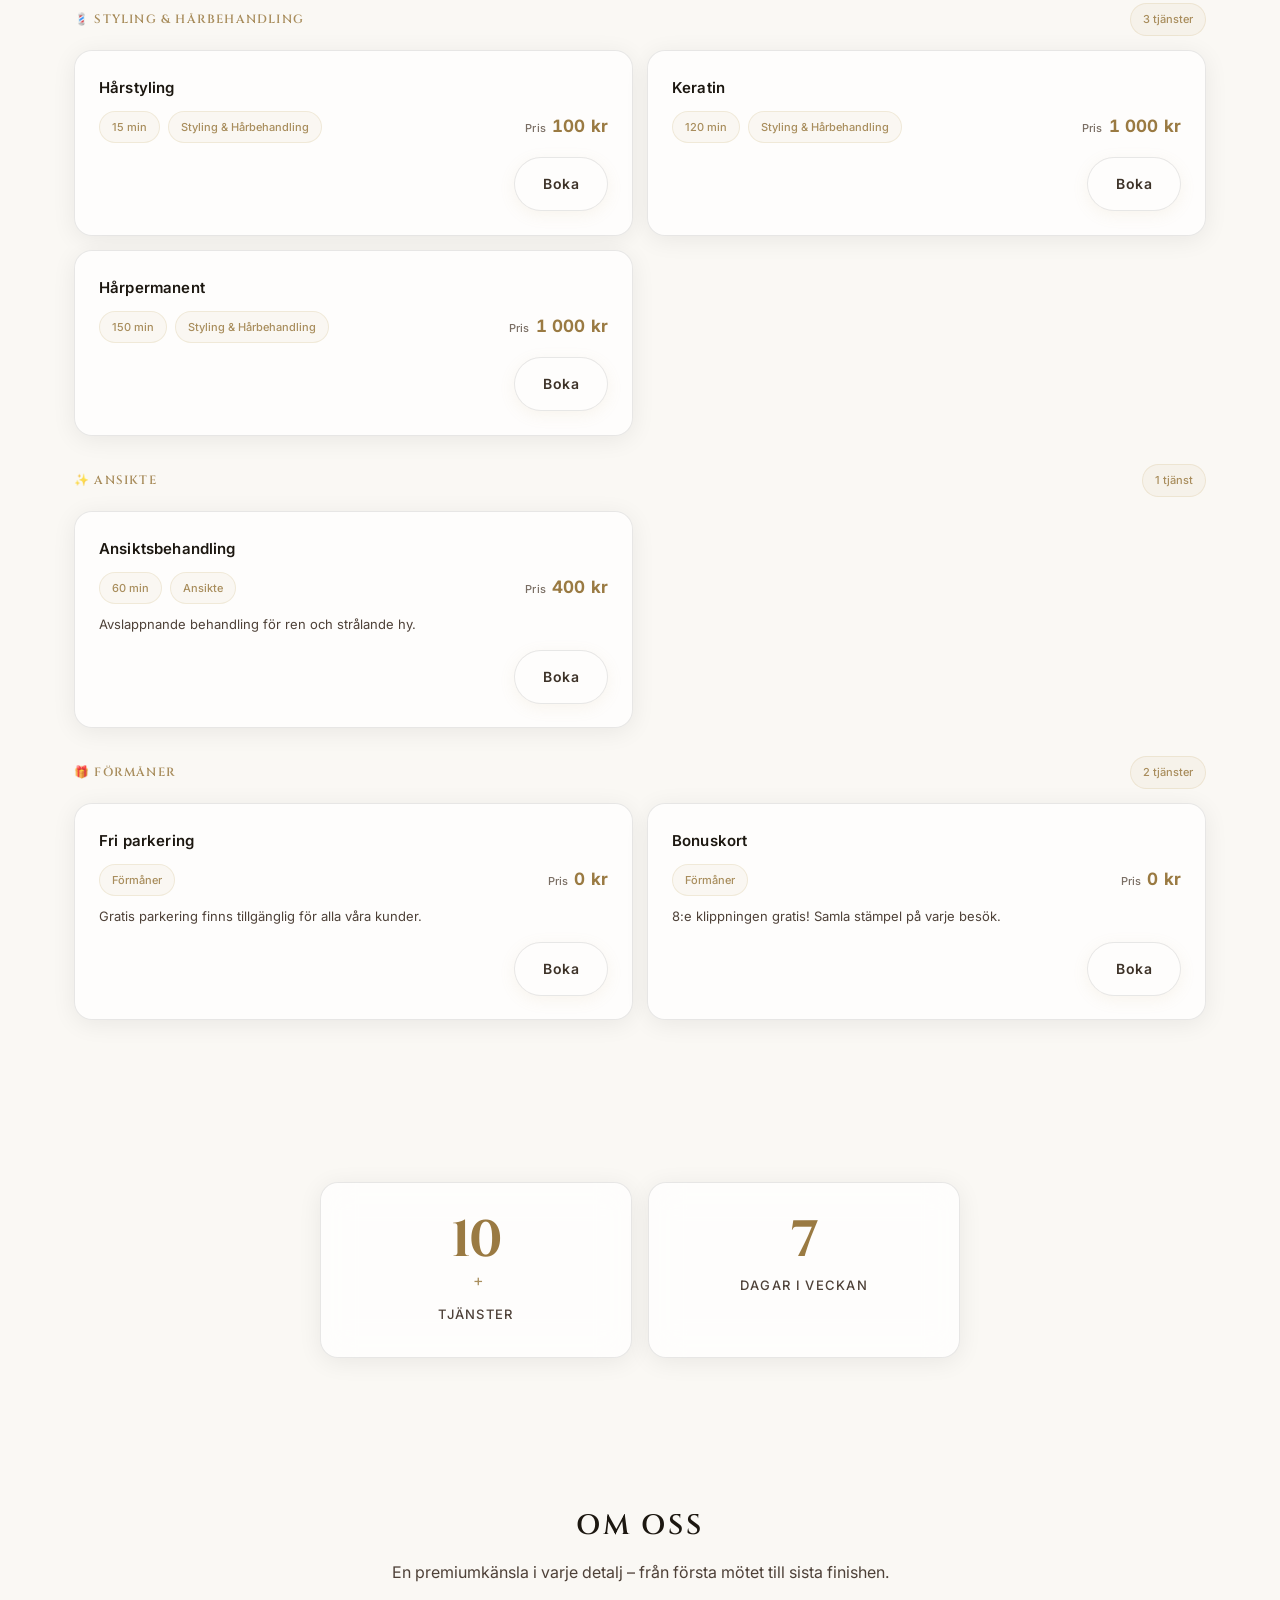
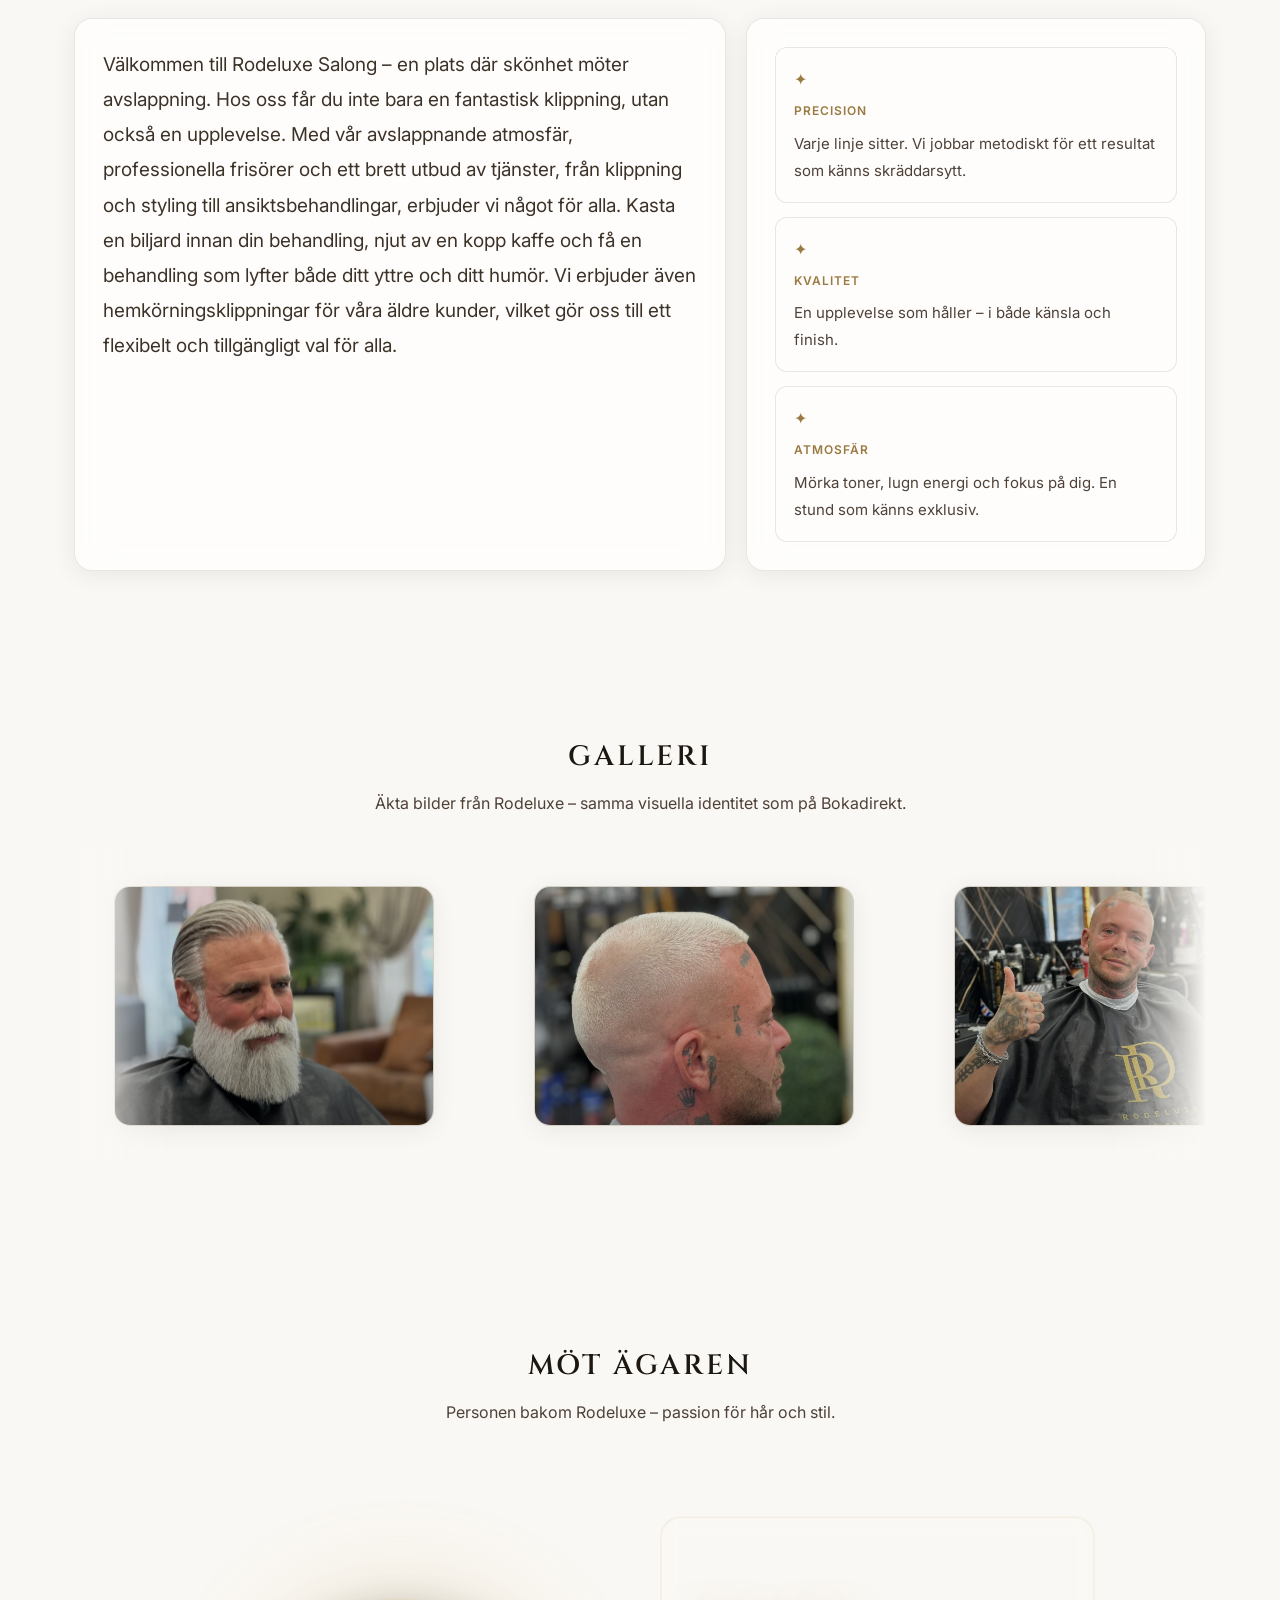
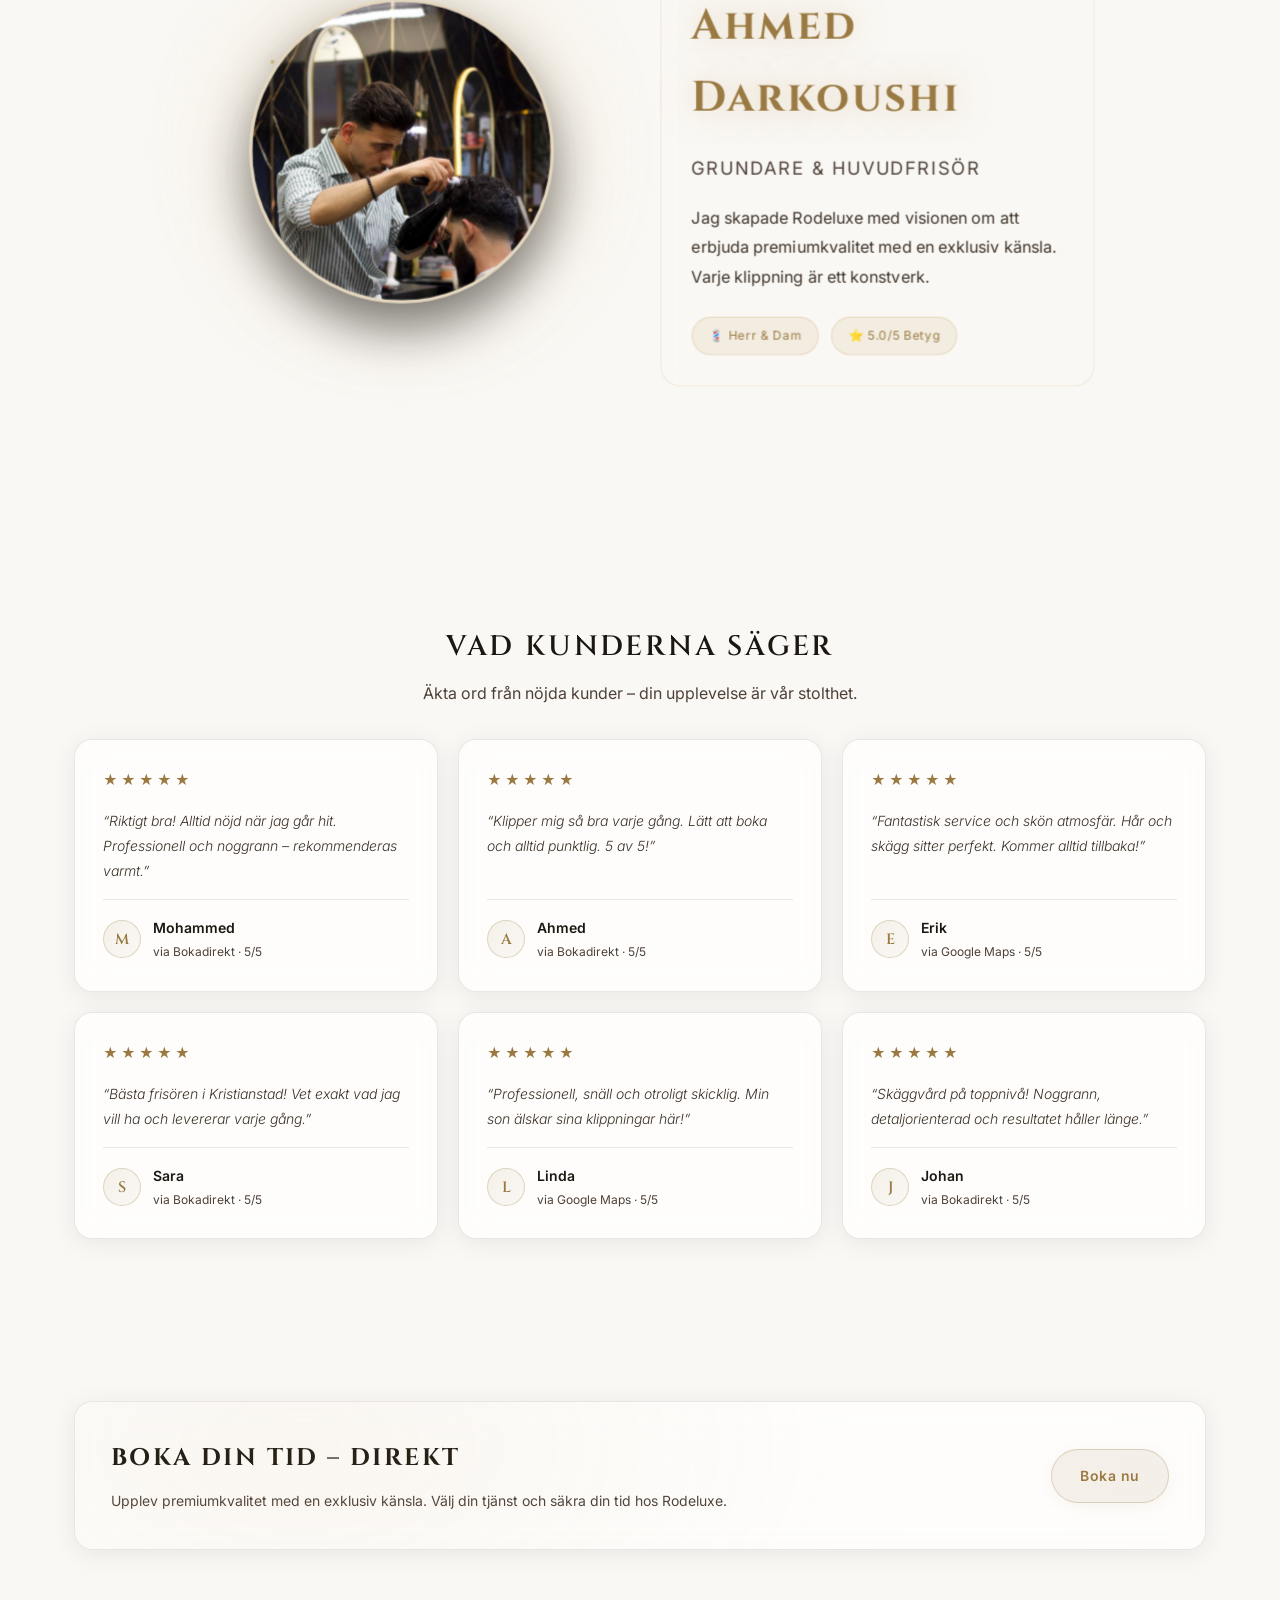
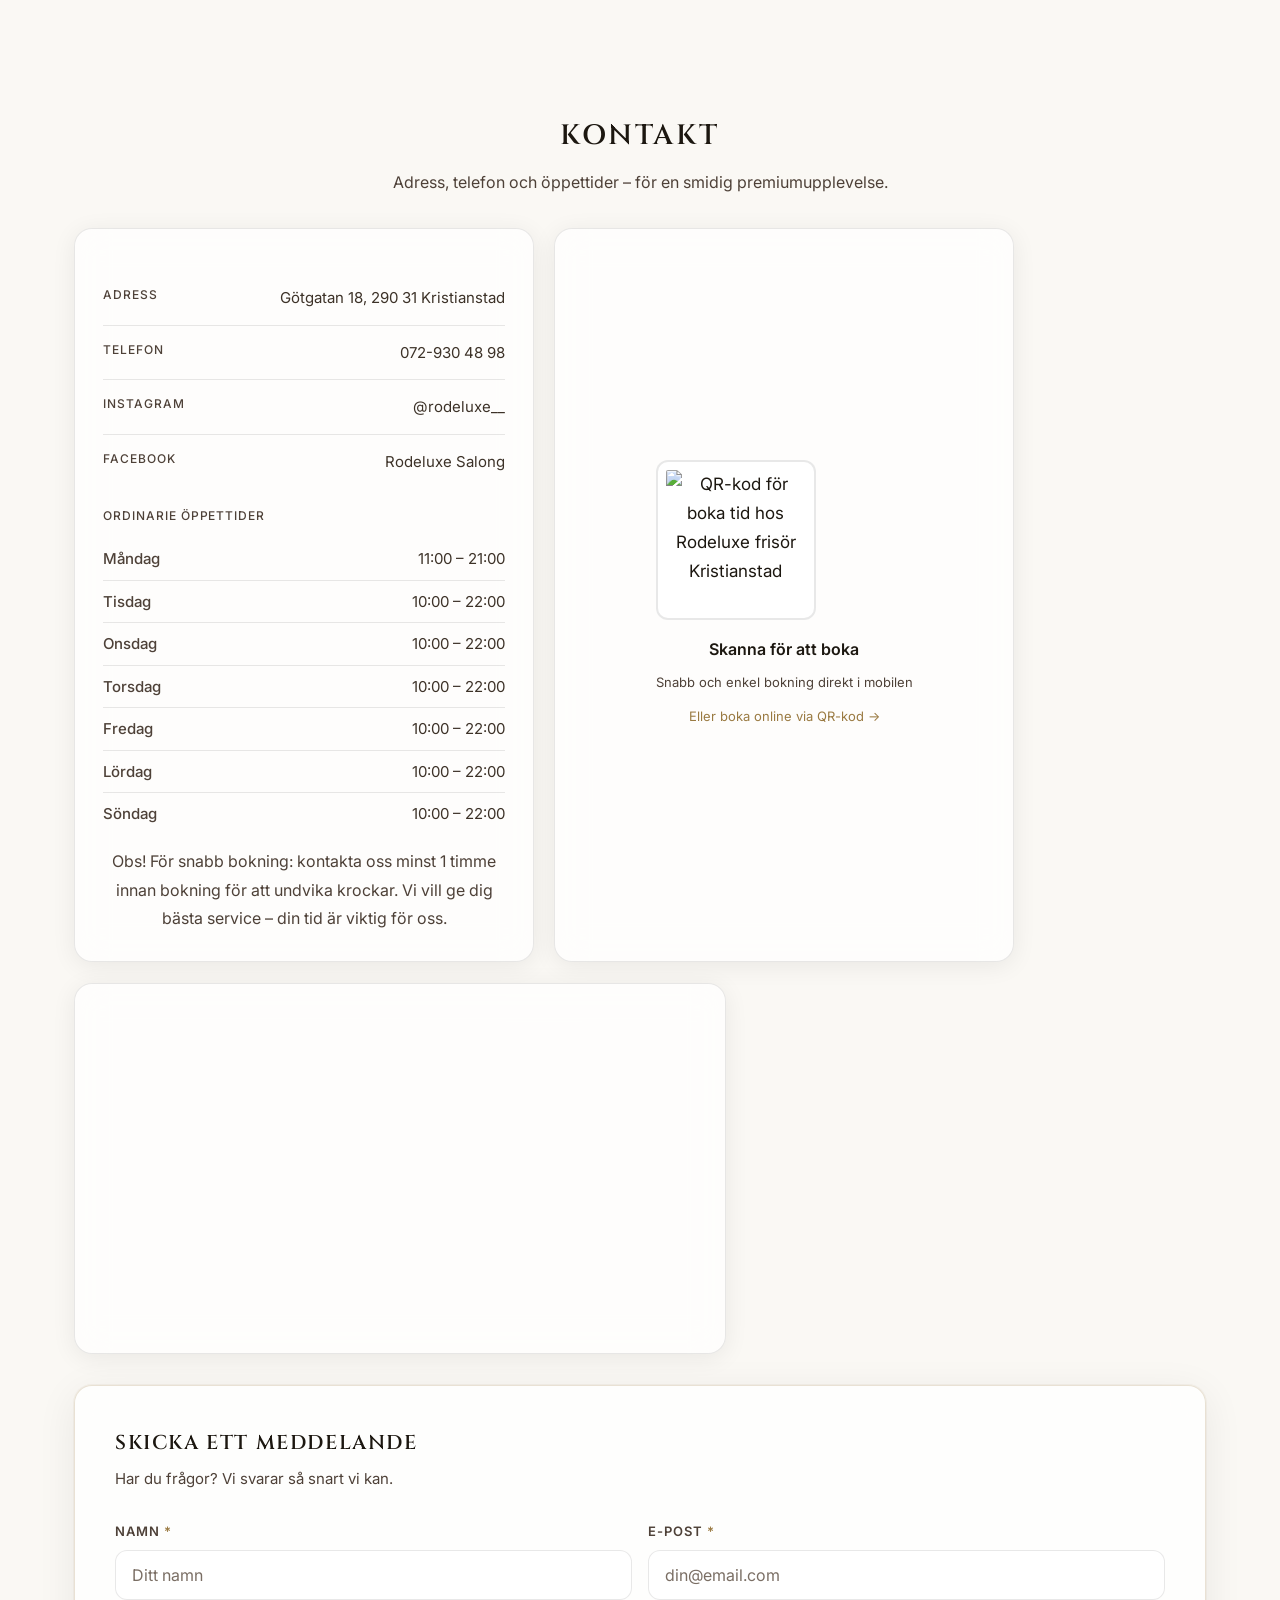
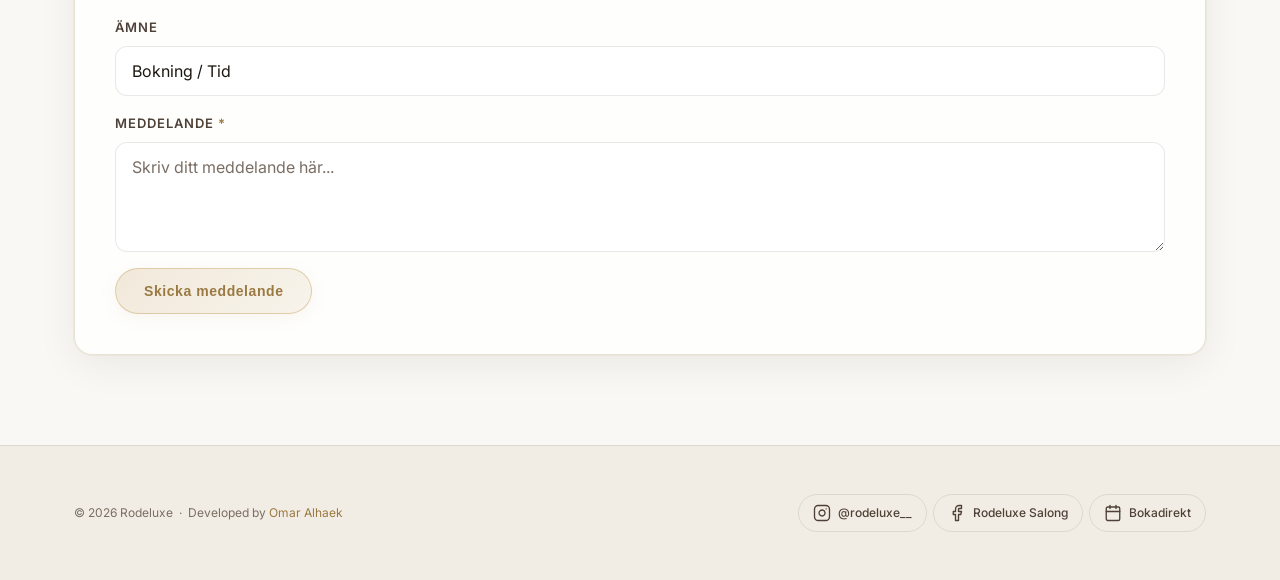
==== commit 204c82ae: "chore(content): betyg 5.0 av 170 recensioner" ====
--- a/index.html
+++ b/index.html
@@ -99,7 +99,7 @@
       "aggregateRating": {
         "@type": "AggregateRating",
         "ratingValue": "5.0",
-        "reviewCount": "169",
+        "reviewCount": "170",
         "bestRating": "5",
         "worstRating": "1"
       },
@@ -169,7 +169,7 @@
       "aggregateRating": {
         "@type": "AggregateRating",
         "ratingValue": "5.0",
-        "reviewCount": "169",
+        "reviewCount": "170",
         "bestRating": "5",
         "worstRating": "1"
       }
@@ -560,7 +560,7 @@
               <div class="hero__stars" aria-label="Betyg 5.0 av 5">
                 <span>★</span><span>★</span><span>★</span><span>★</span><span>★</span>
               </div>
-              <span class="hero__rating-text">5.0 · 169 recensioner</span>
+              <span class="hero__rating-text">5.0 · 170 recensioner</span>
             </div>
             <div class="hero__actions">
               <a class="btn btn--primary" data-booking-trigger href="https://www.bokadirekt.se/places/rodeluxe-130945" rel="noopener noreferrer" aria-label="Boka tid hos Rodeluxe frisör Kristianstad">Boka nu</a>
@@ -1046,6 +1046,6 @@
       </div>
     </div>
 
-    <script type="module" src="./main.js?v=20261007-95"></script>
+    <script type="module" src="./main.js?v=20261010-96"></script>
   </body>
 </html>
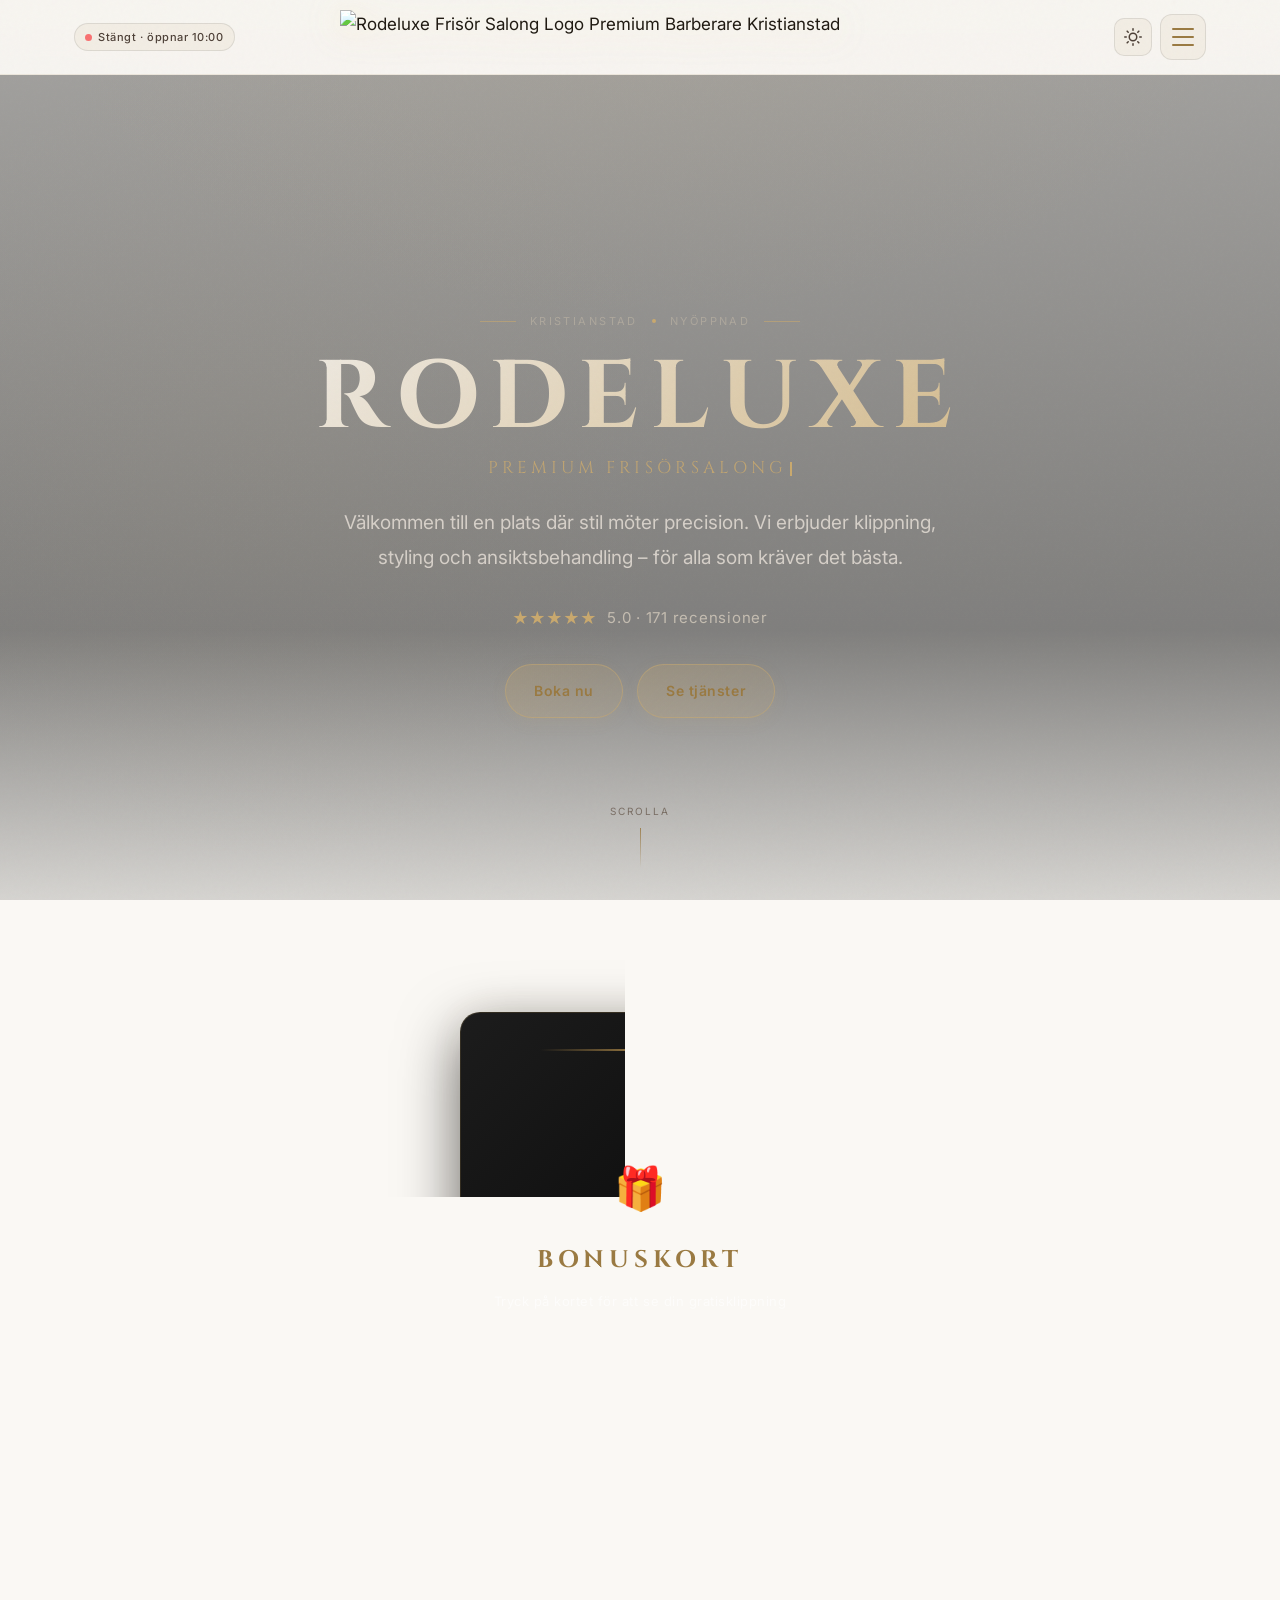
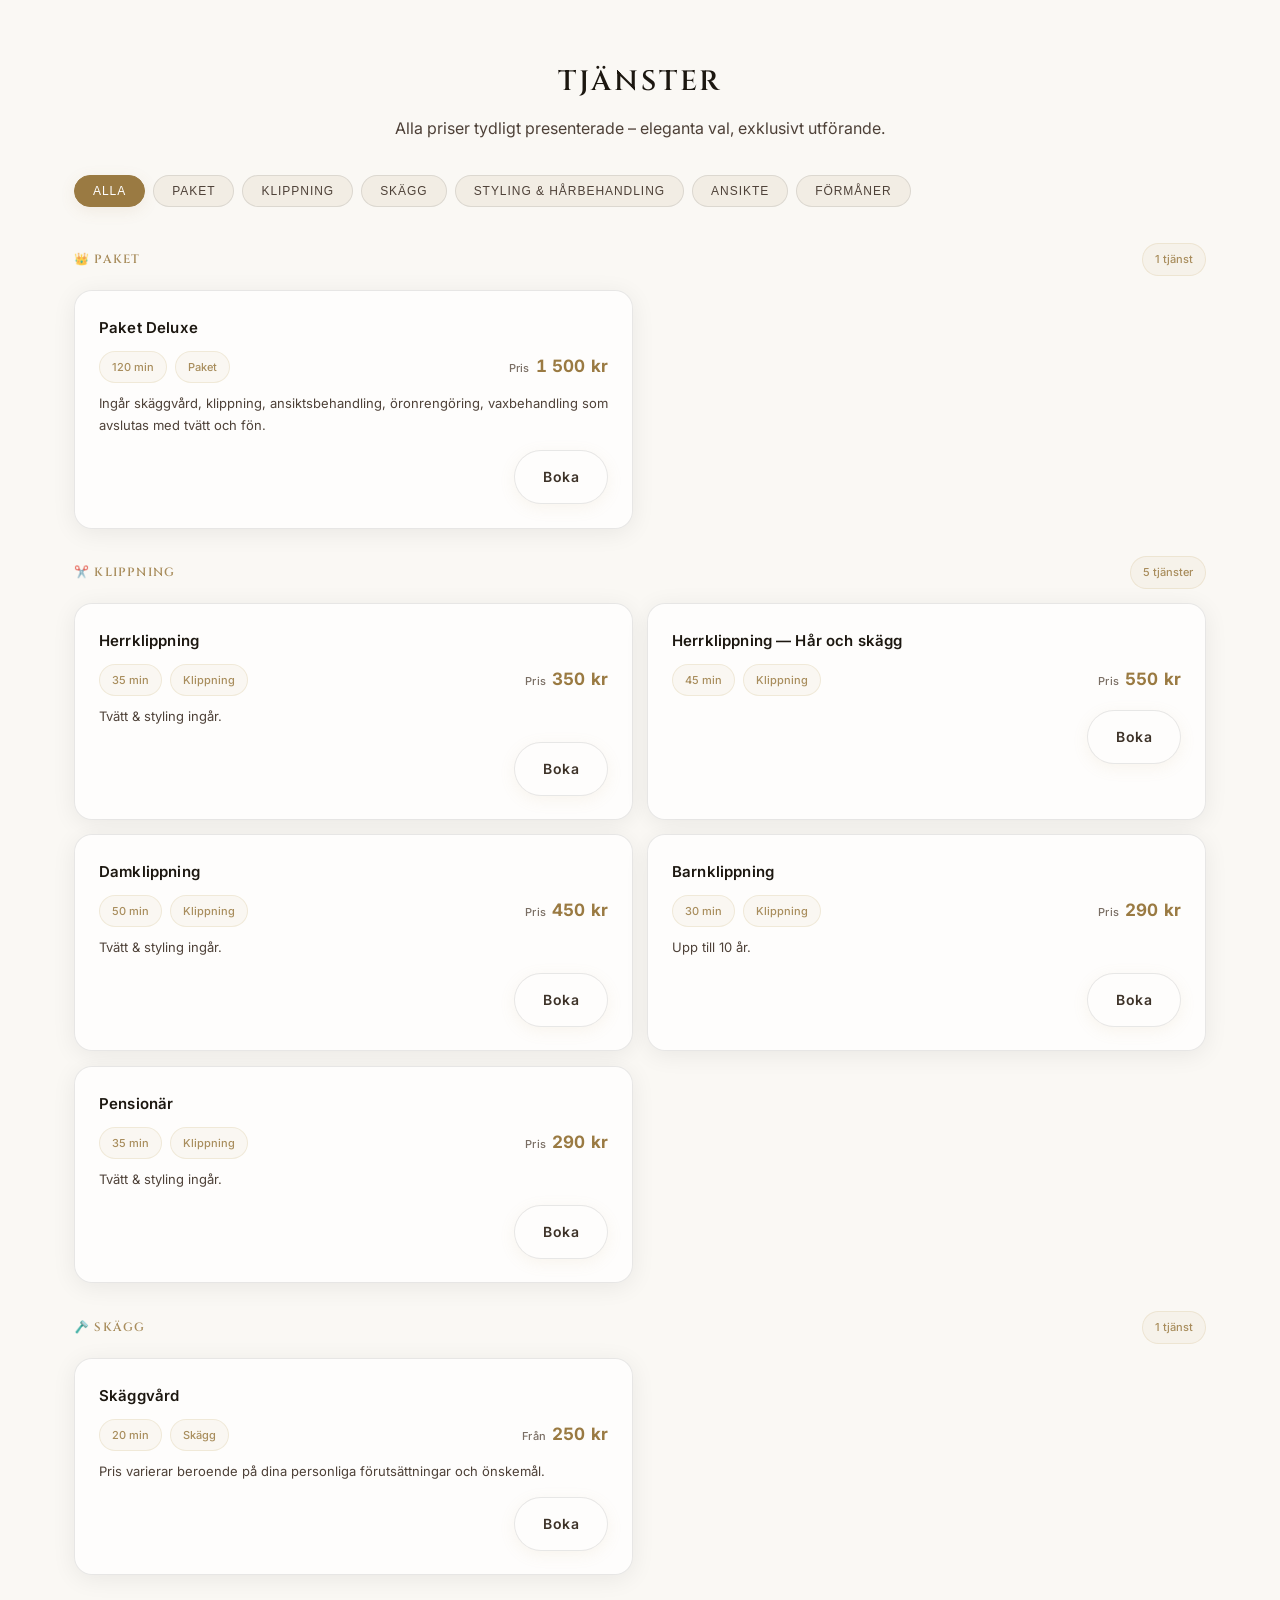
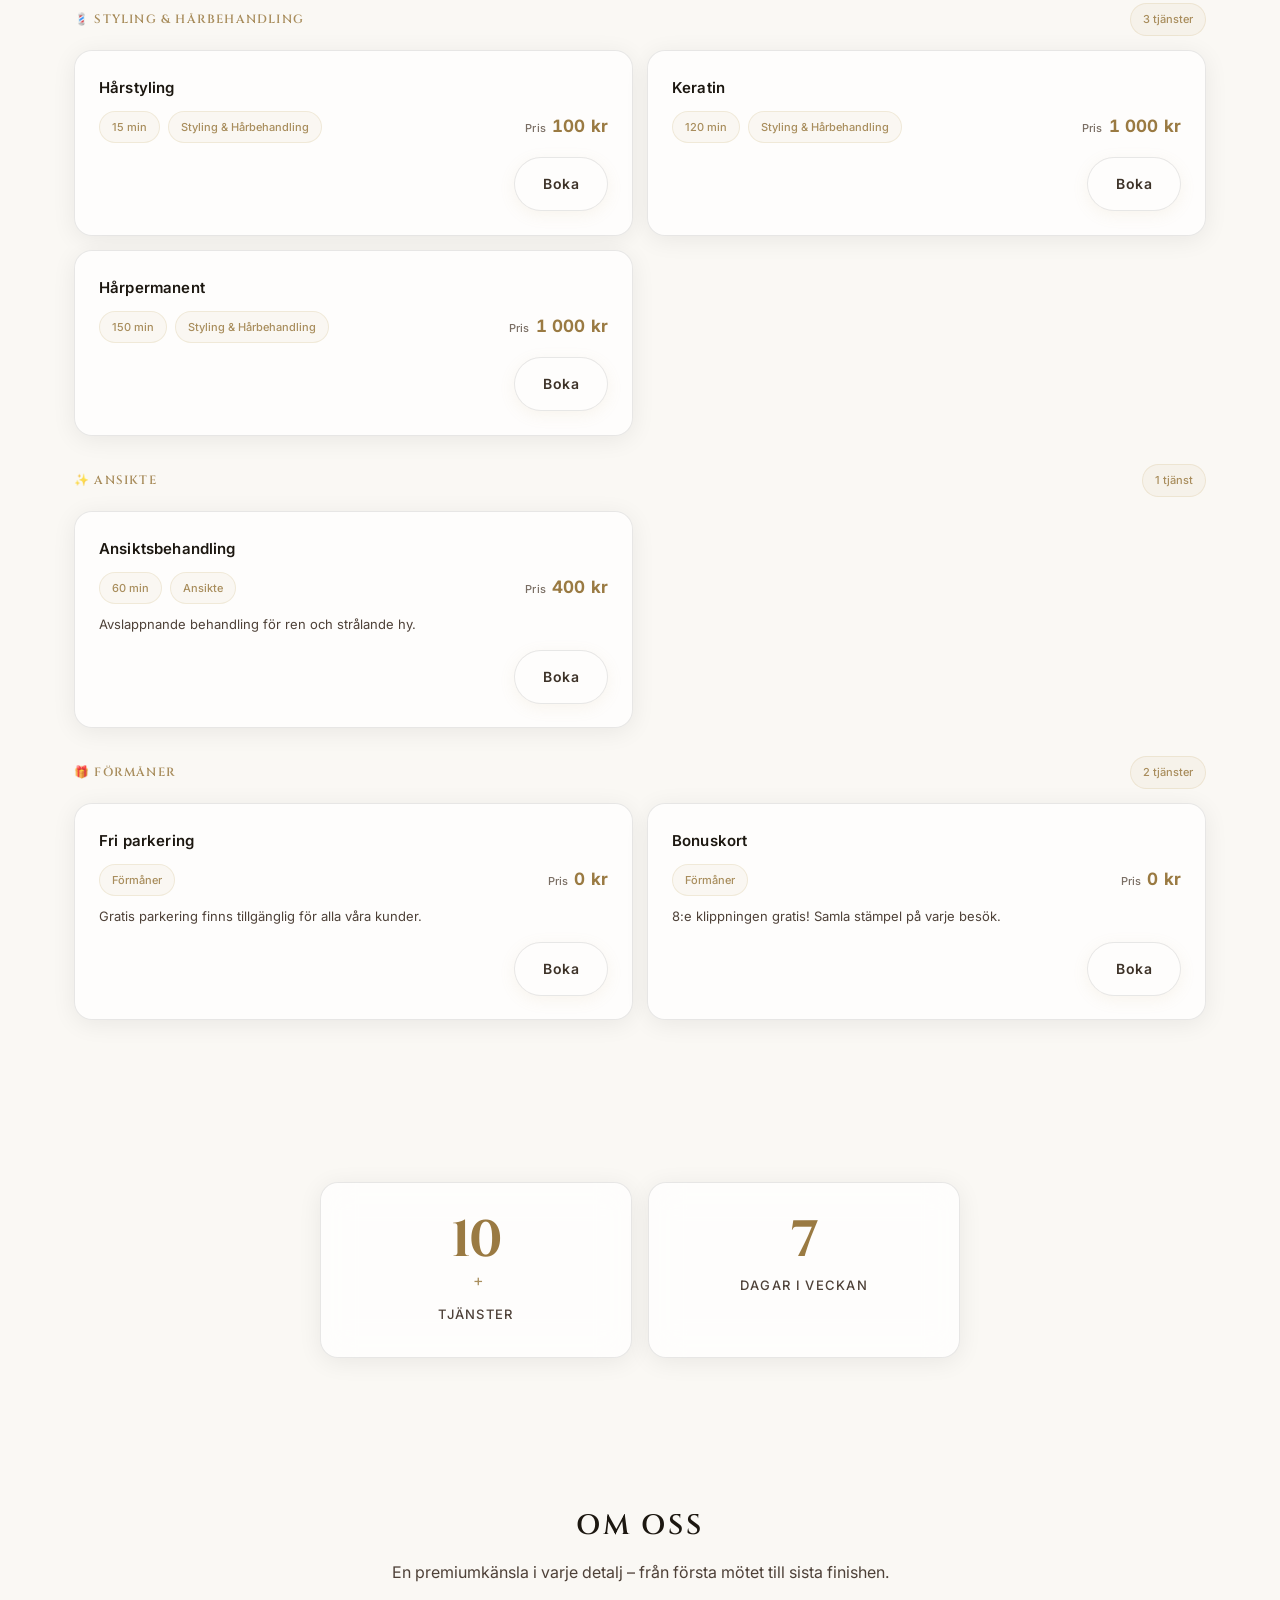
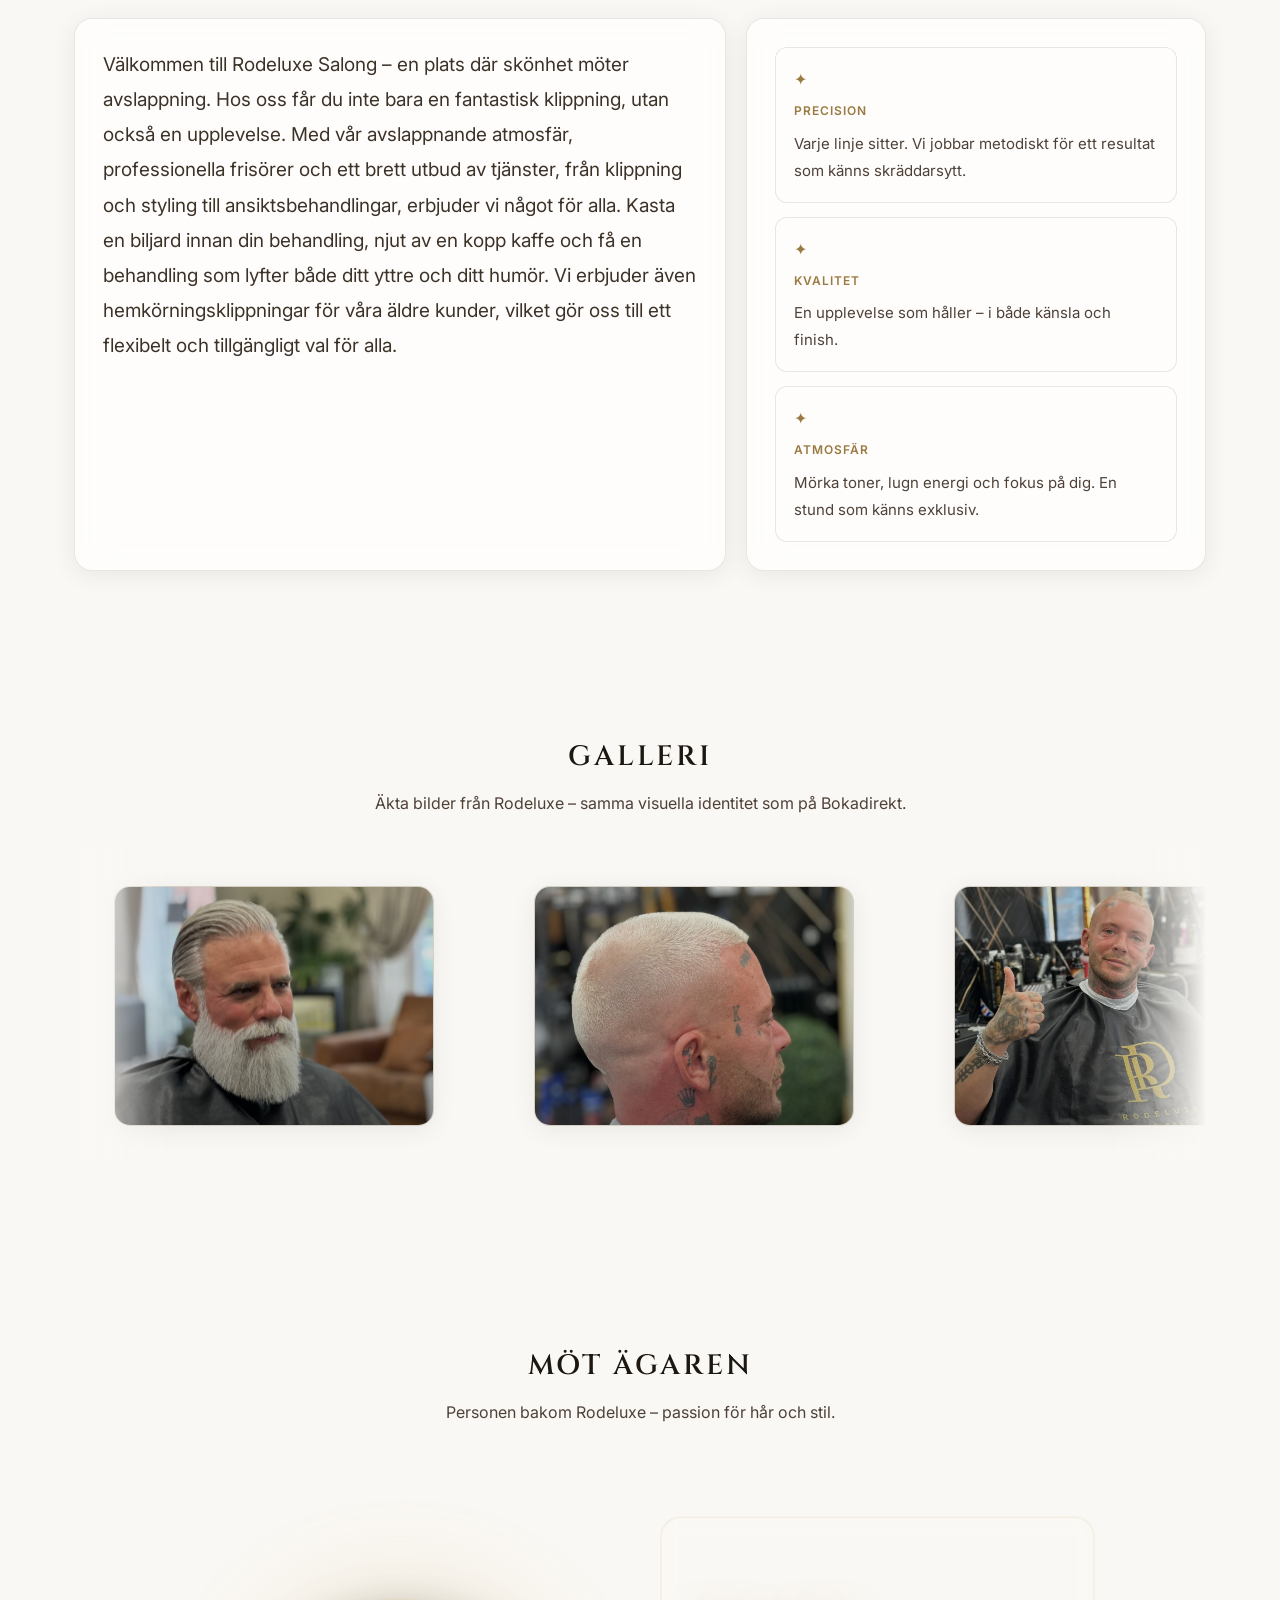
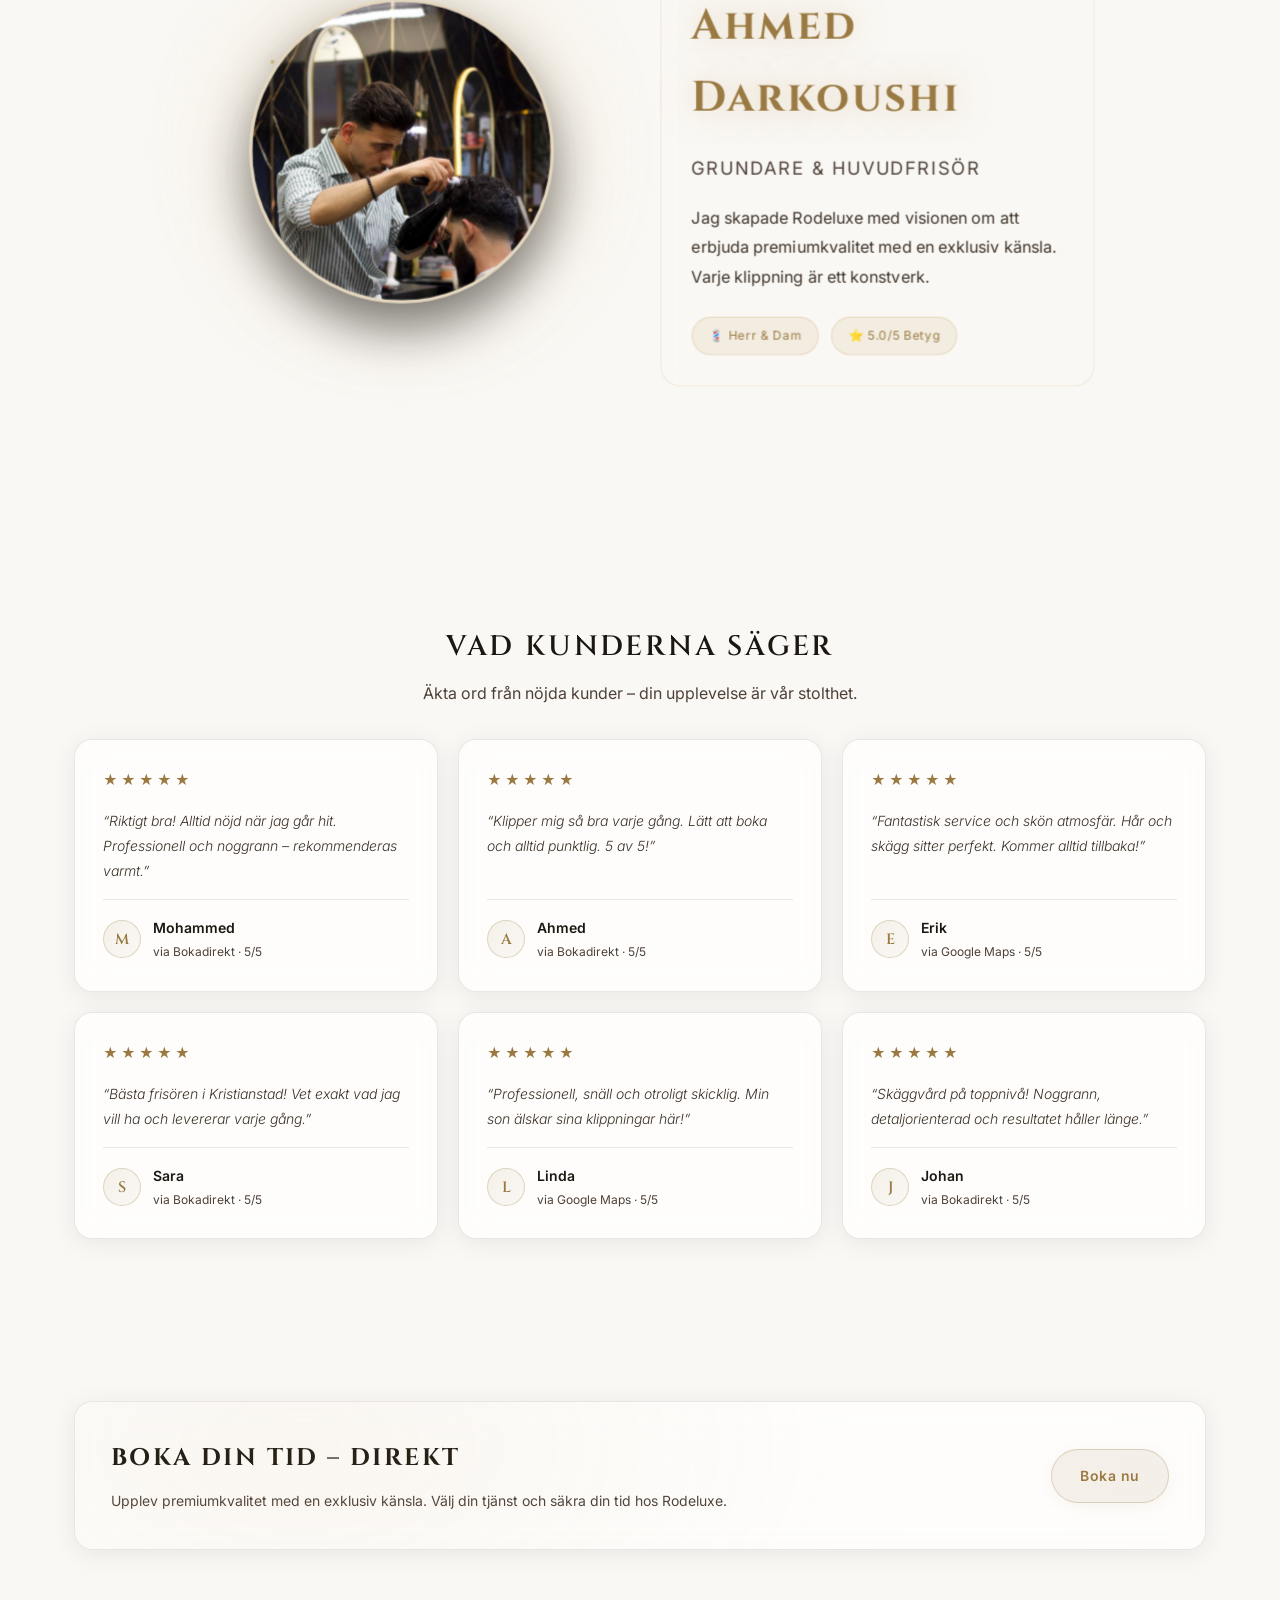
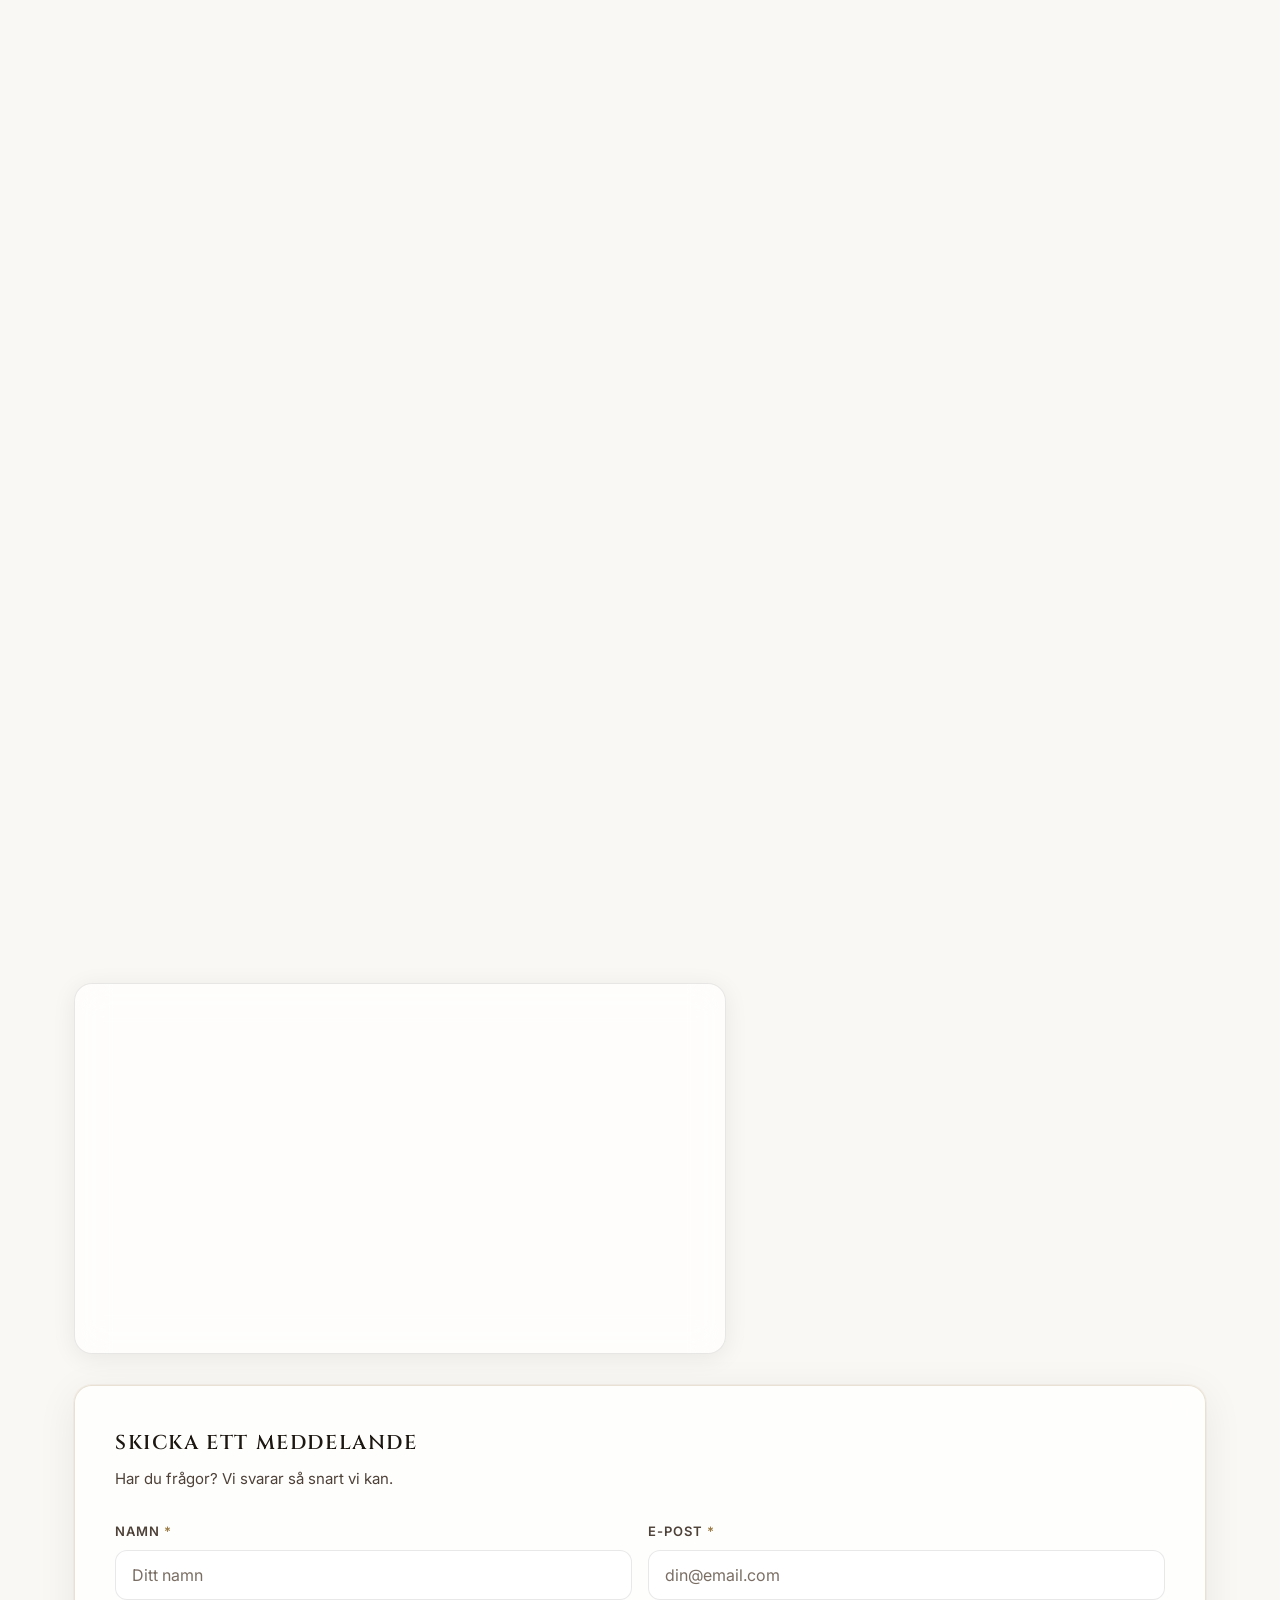
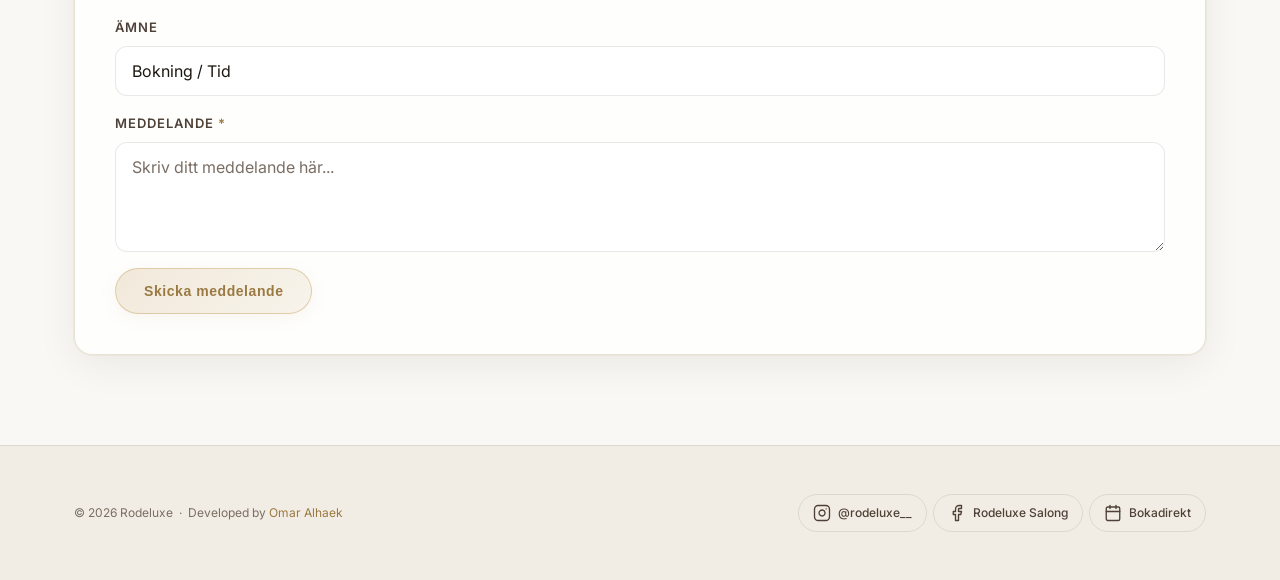
==== commit 4d48f8b5: "chore(content): betyg 5.0 av 171 recensioner" ====
--- a/index.html
+++ b/index.html
@@ -99,7 +99,7 @@
       "aggregateRating": {
         "@type": "AggregateRating",
         "ratingValue": "5.0",
-        "reviewCount": "170",
+        "reviewCount": "171",
         "bestRating": "5",
         "worstRating": "1"
       },
@@ -169,7 +169,7 @@
       "aggregateRating": {
         "@type": "AggregateRating",
         "ratingValue": "5.0",
-        "reviewCount": "170",
+        "reviewCount": "171",
         "bestRating": "5",
         "worstRating": "1"
       }
@@ -560,7 +560,7 @@
               <div class="hero__stars" aria-label="Betyg 5.0 av 5">
                 <span>★</span><span>★</span><span>★</span><span>★</span><span>★</span>
               </div>
-              <span class="hero__rating-text">5.0 · 170 recensioner</span>
+              <span class="hero__rating-text">5.0 · 171 recensioner</span>
             </div>
             <div class="hero__actions">
               <a class="btn btn--primary" data-booking-trigger href="https://www.bokadirekt.se/places/rodeluxe-130945" rel="noopener noreferrer" aria-label="Boka tid hos Rodeluxe frisör Kristianstad">Boka nu</a>
@@ -1046,6 +1046,6 @@
       </div>
     </div>
 
-    <script type="module" src="./main.js?v=20261010-96"></script>
+    <script type="module" src="./main.js?v=20261016-97"></script>
   </body>
 </html>
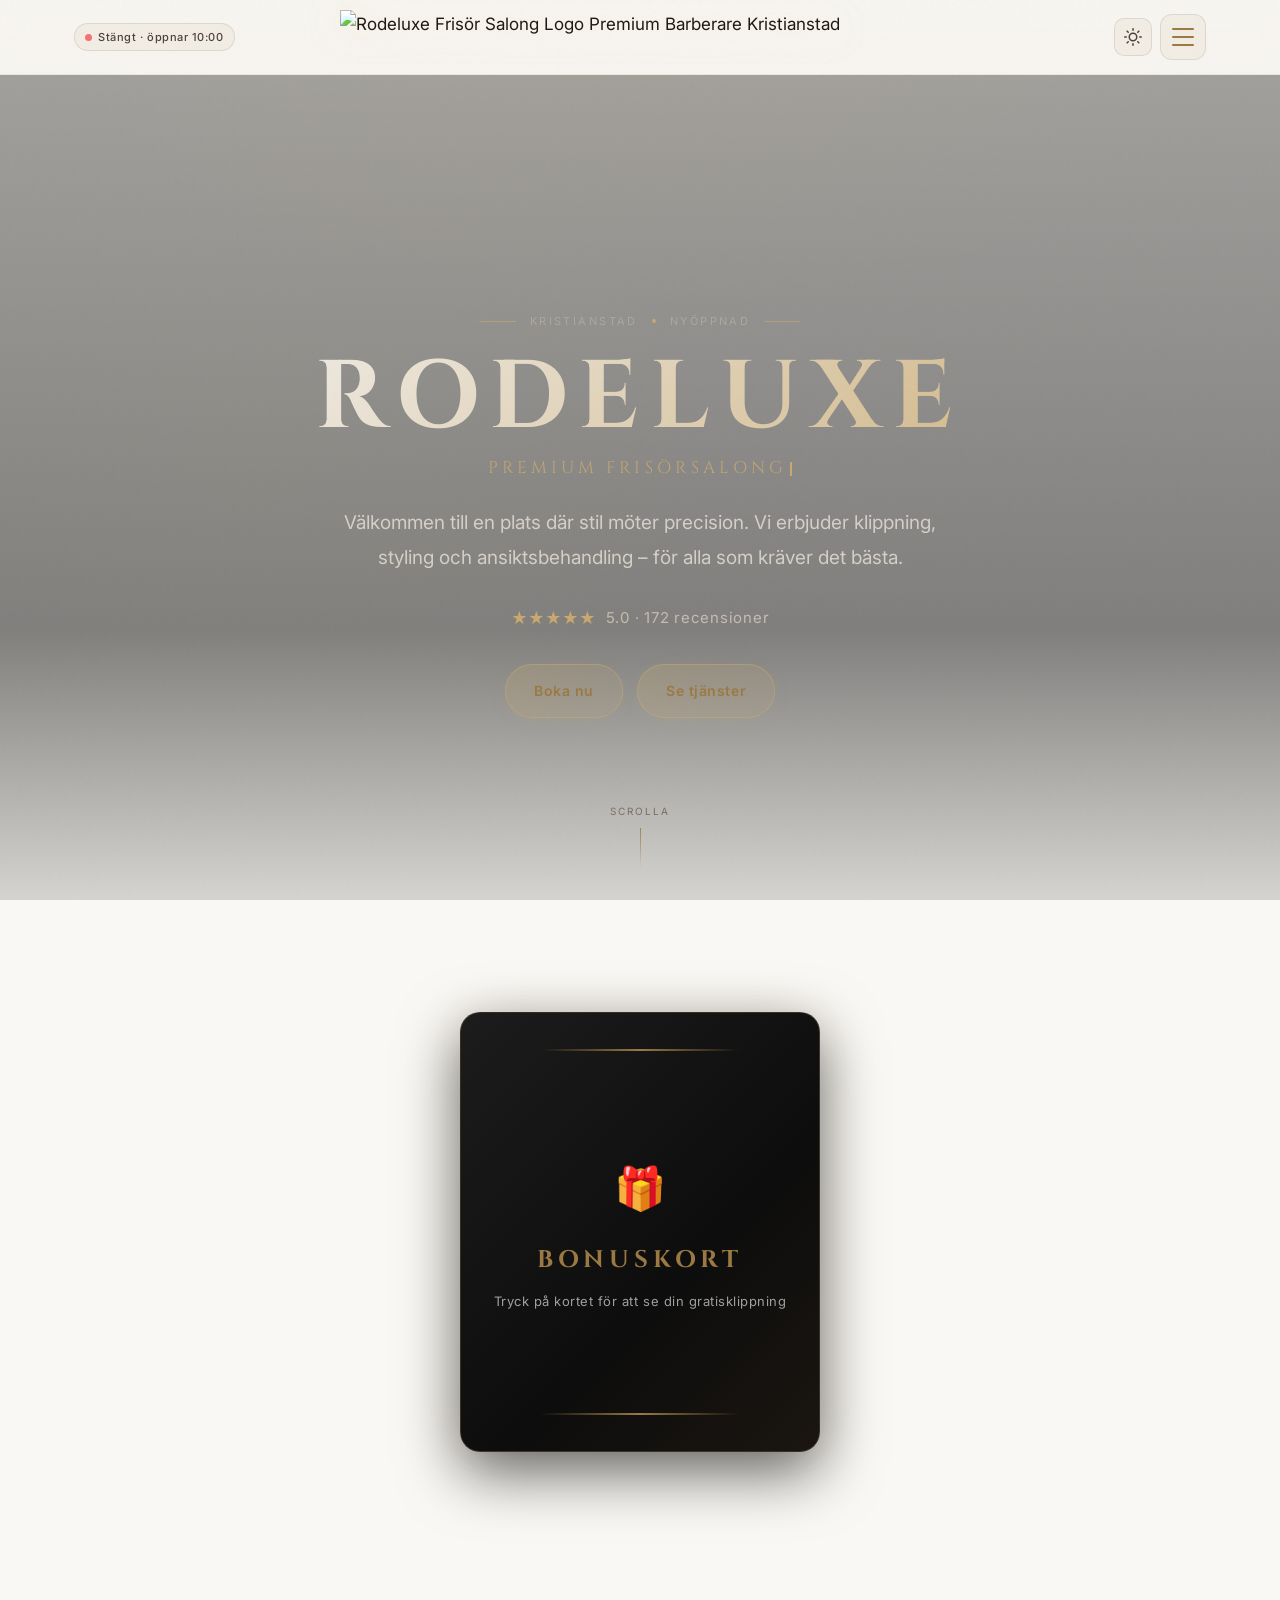
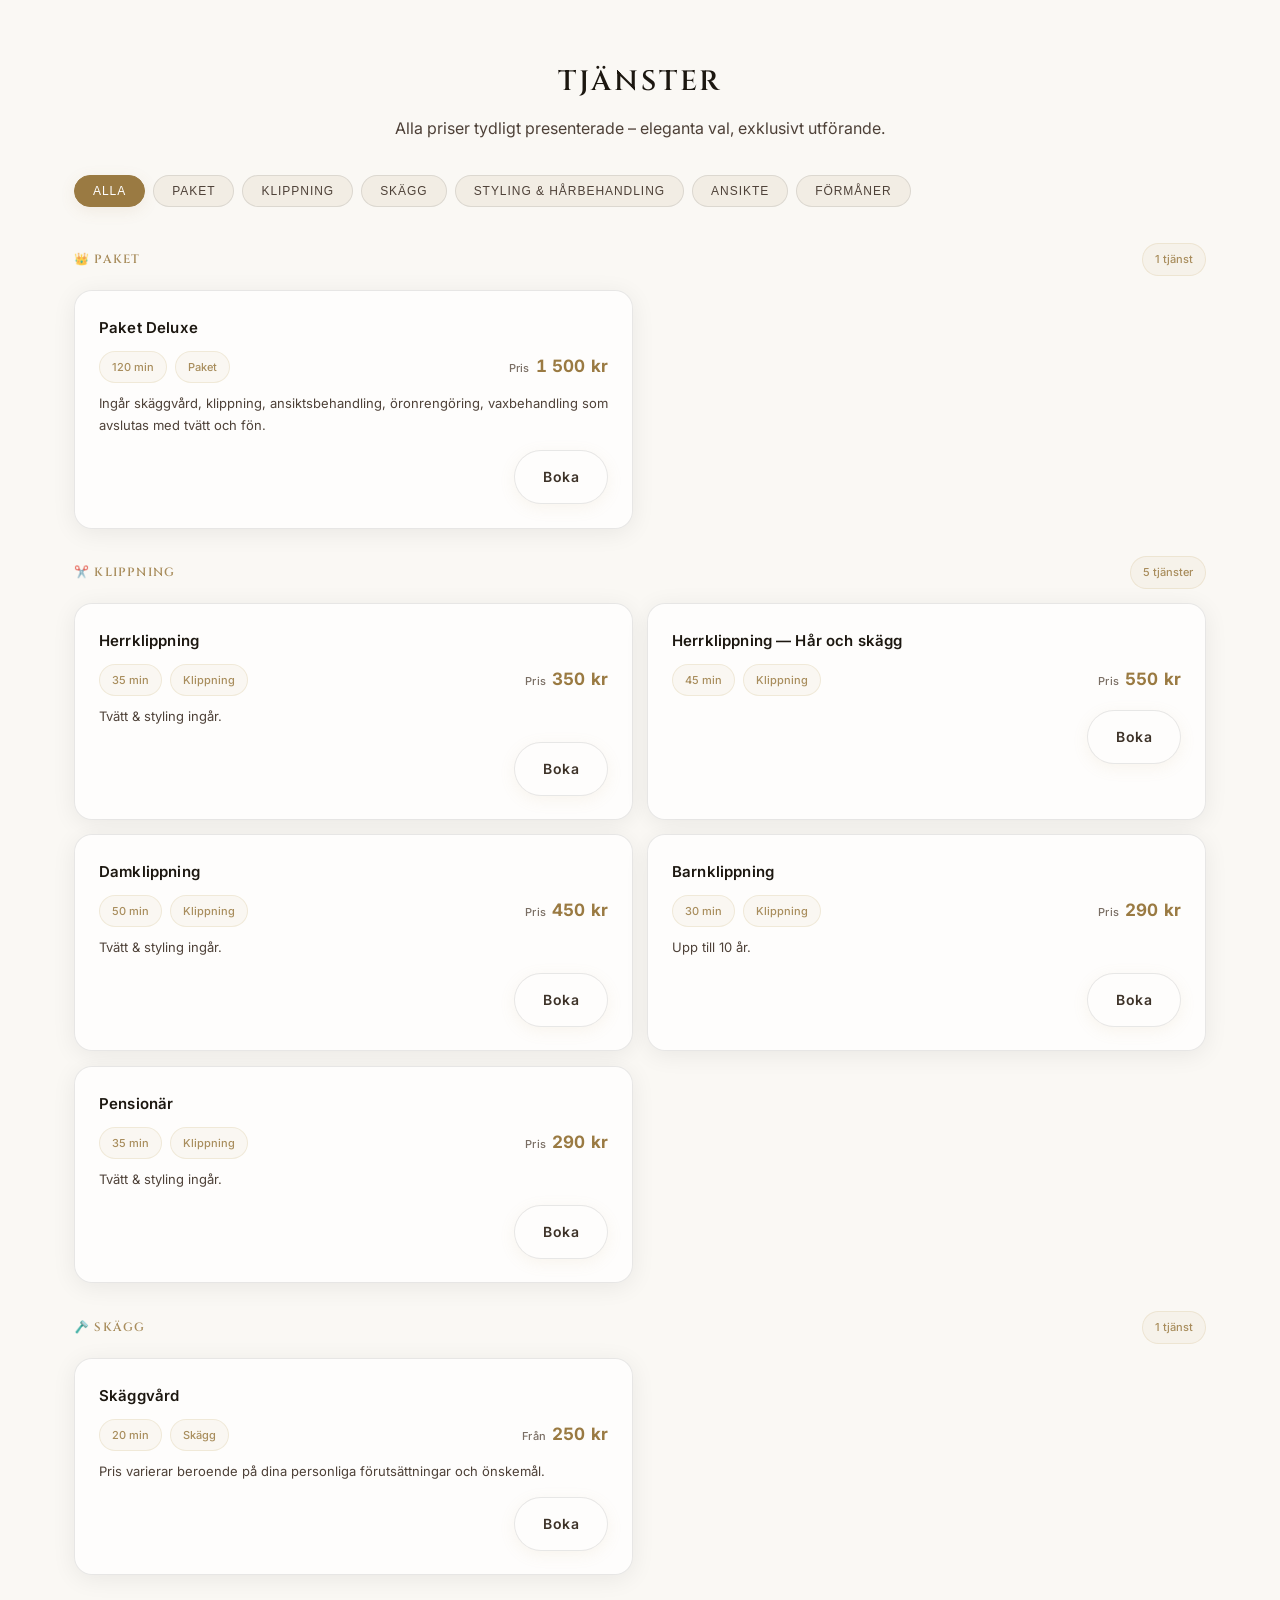
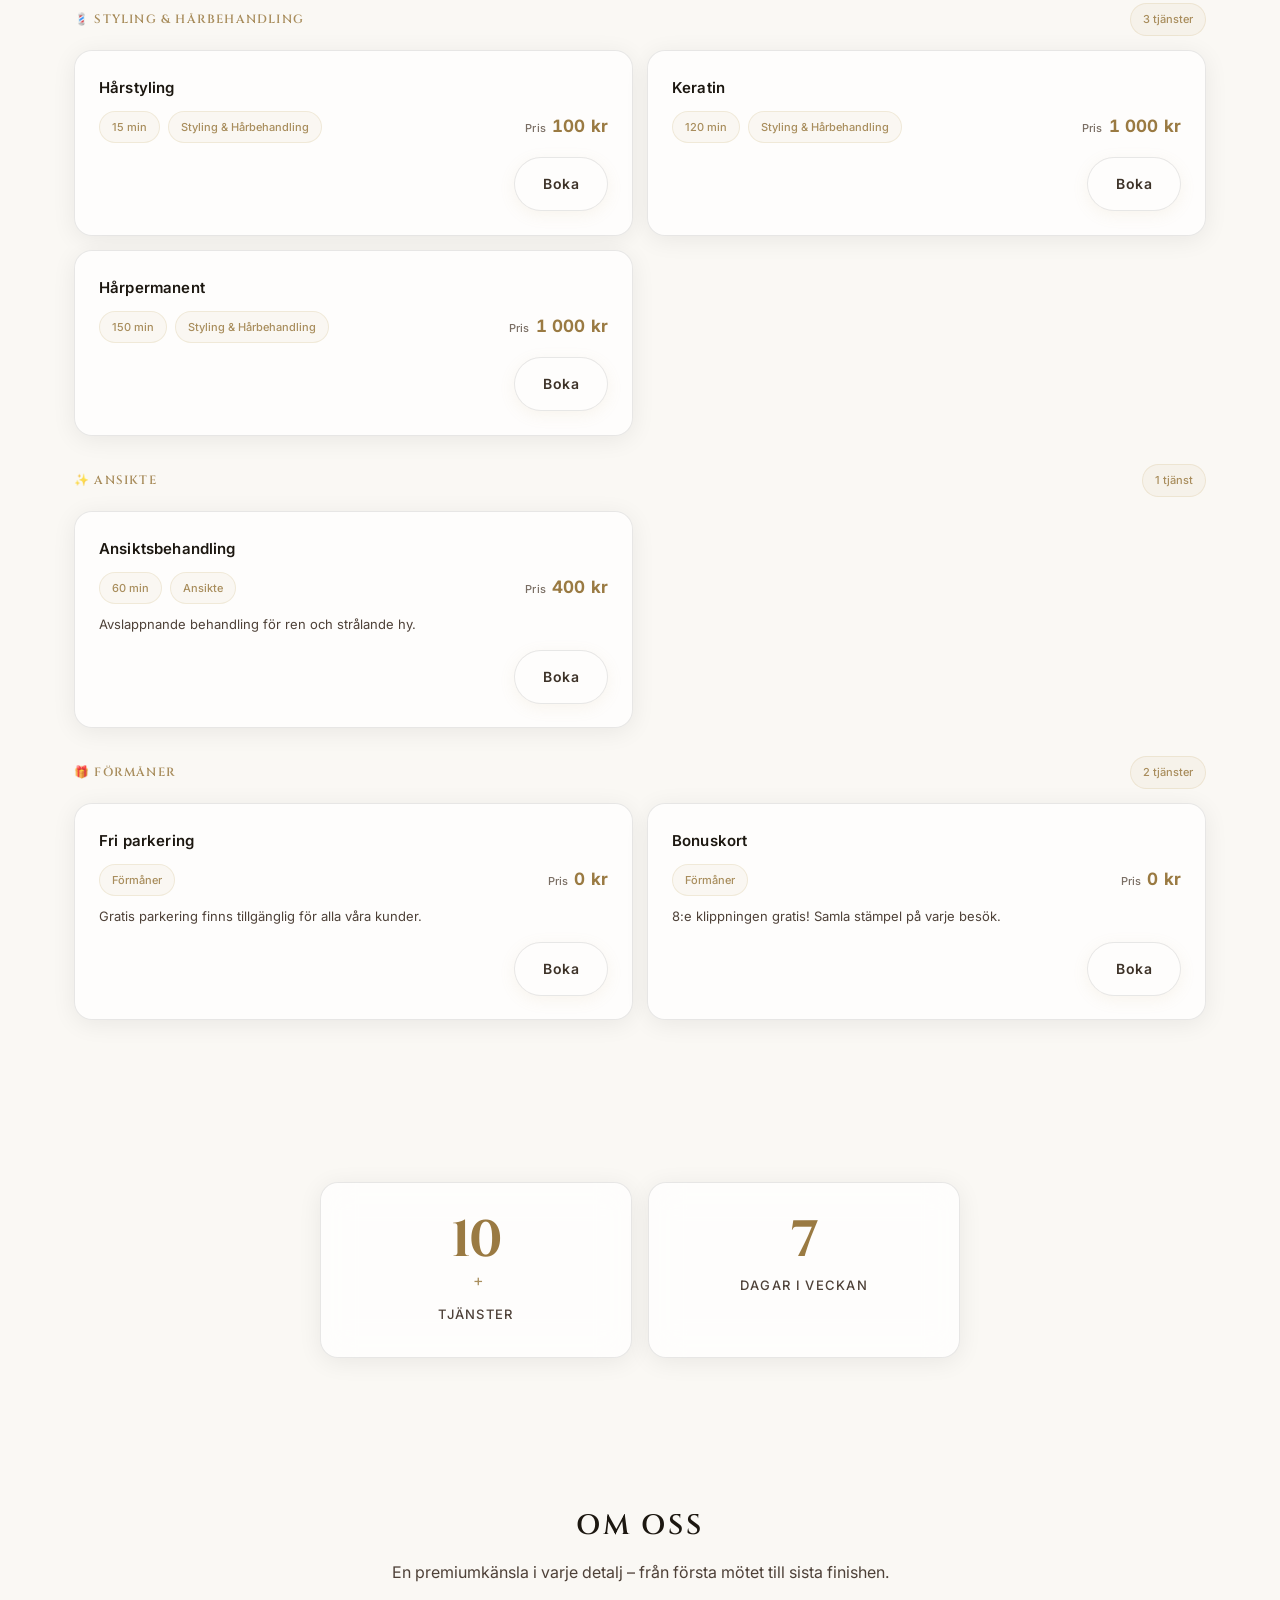
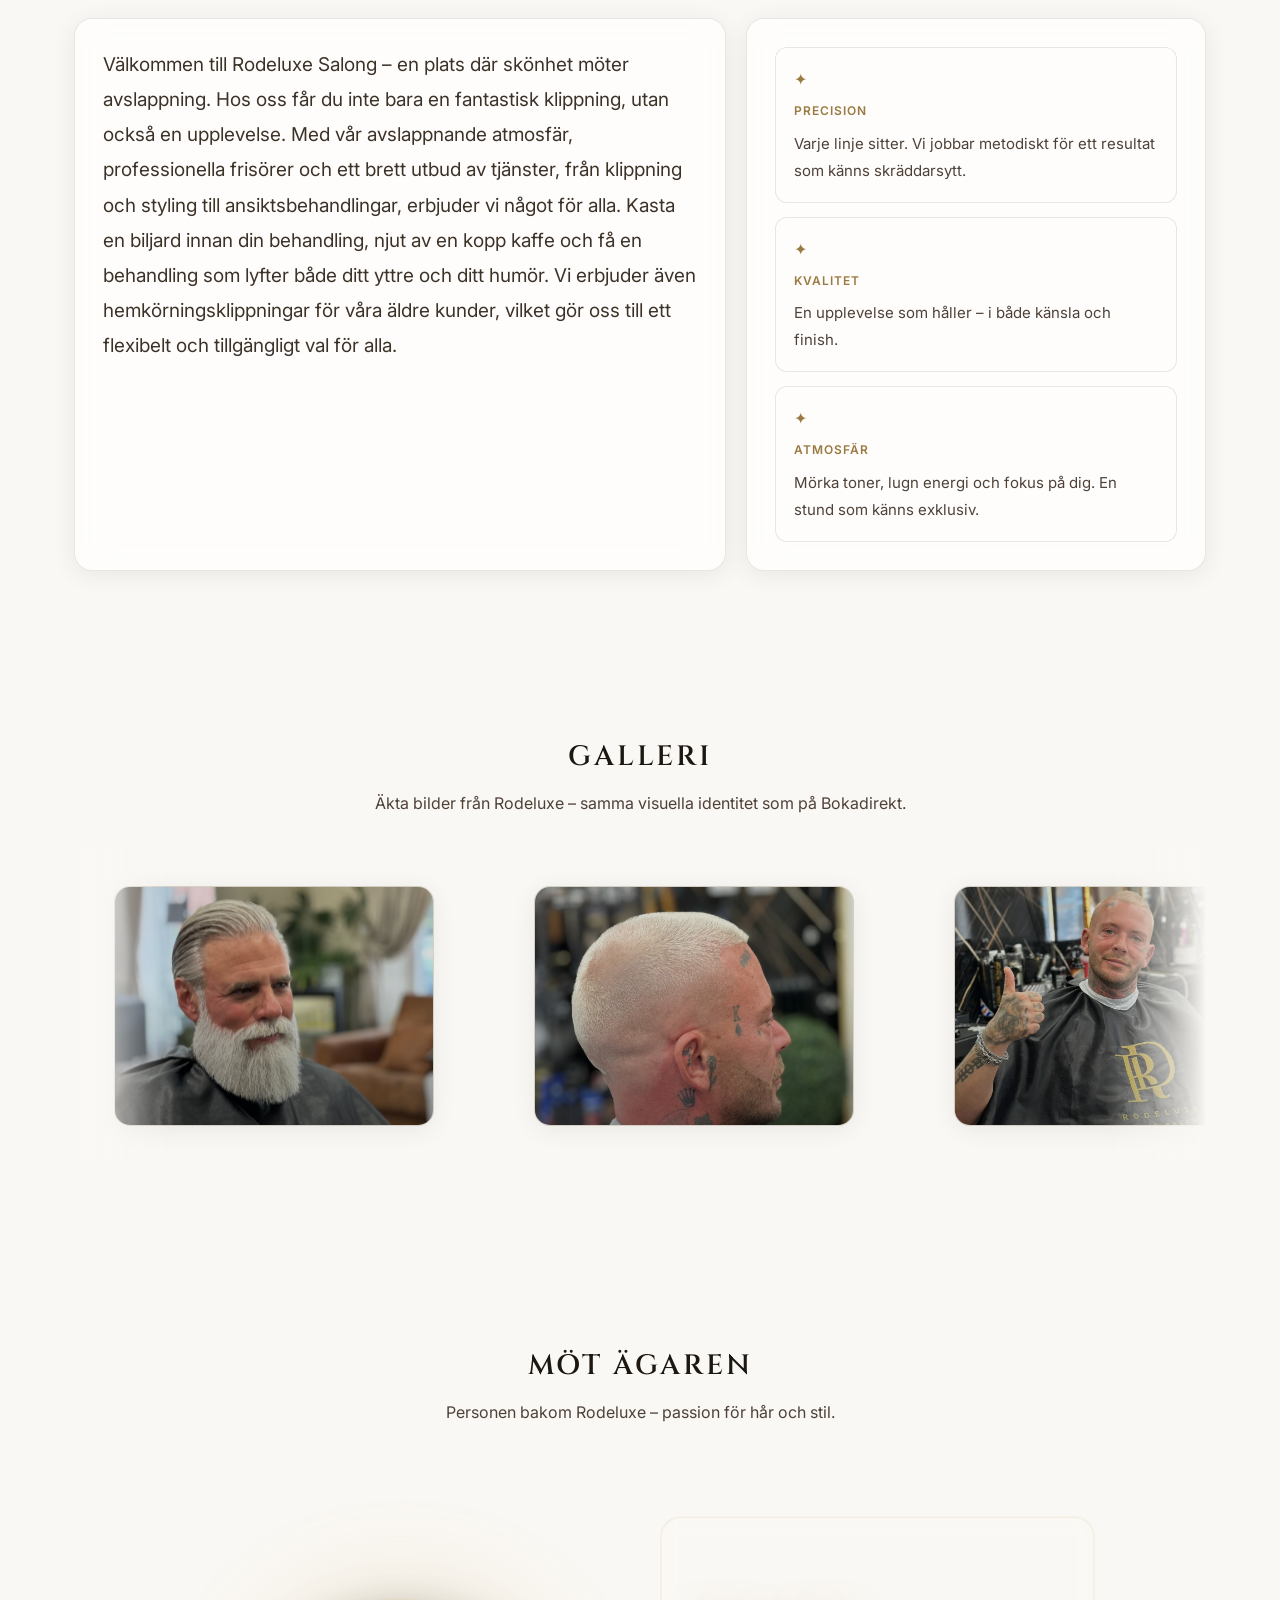
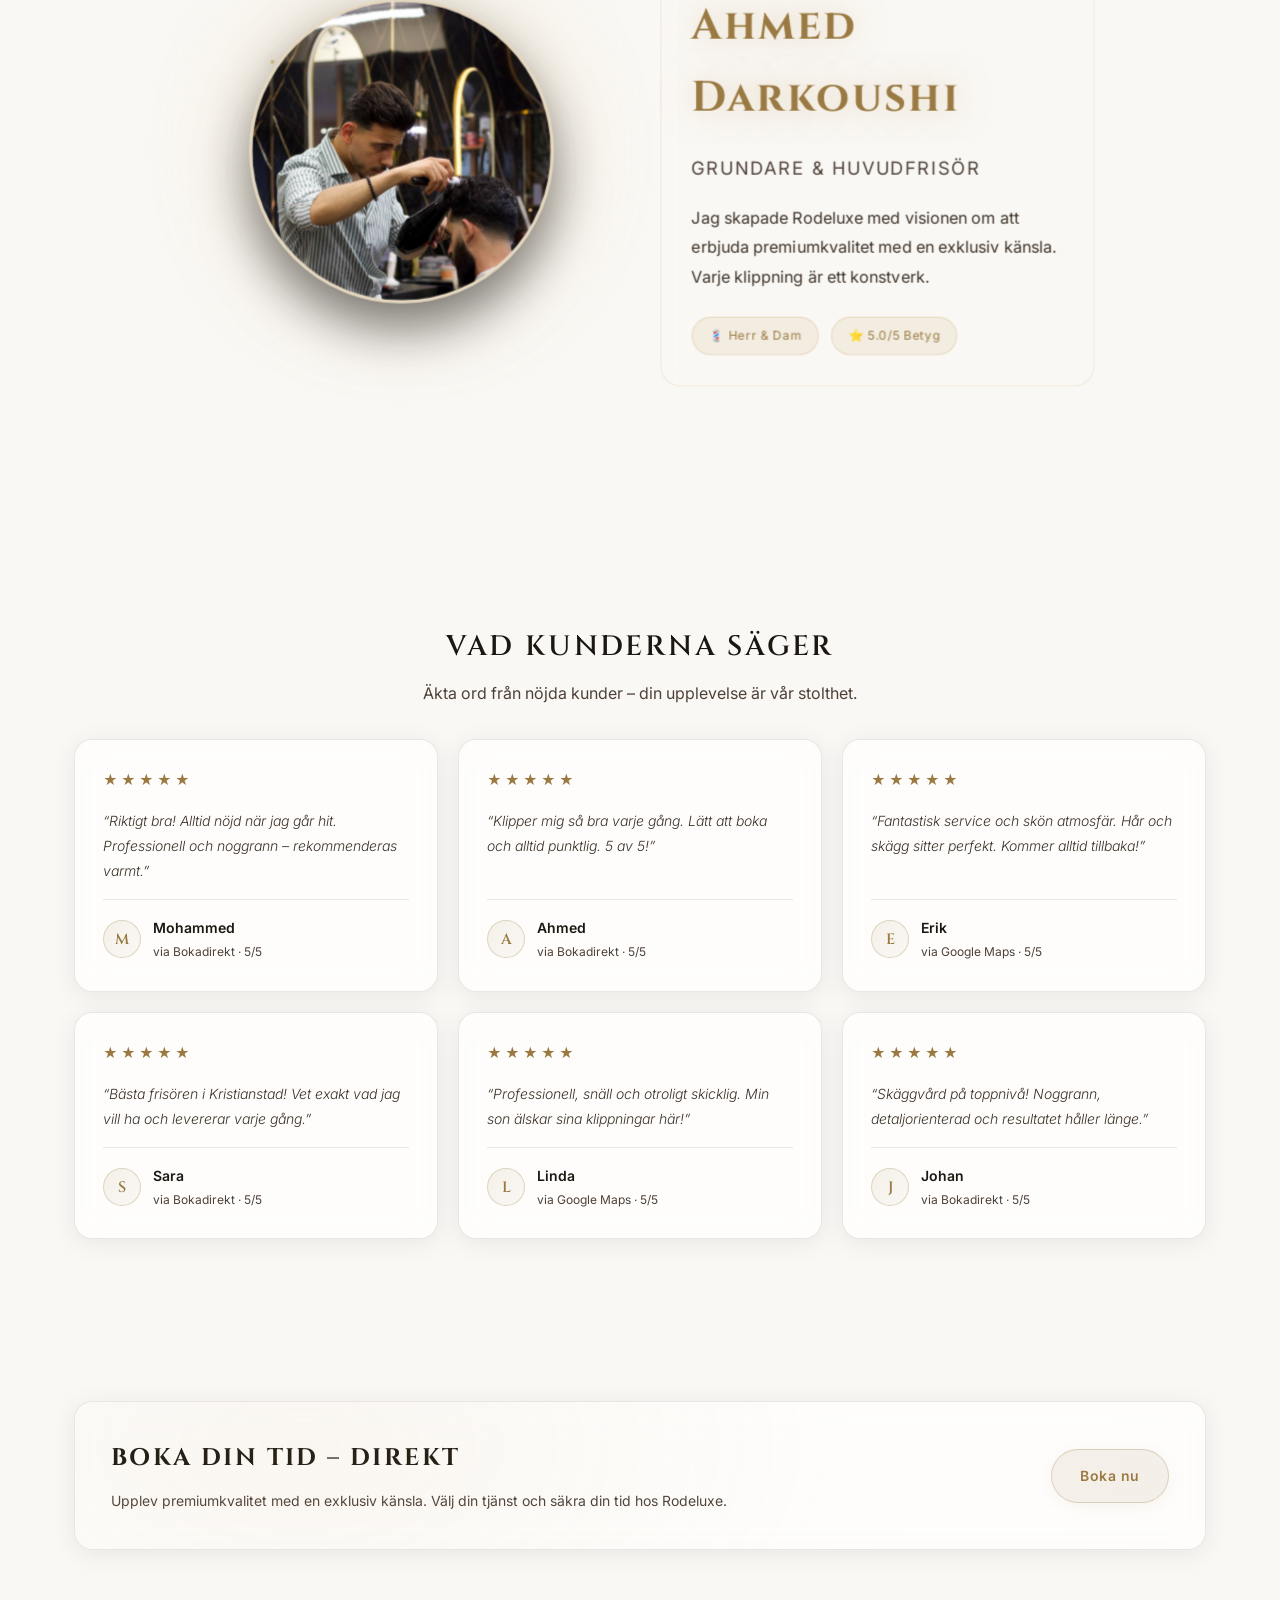
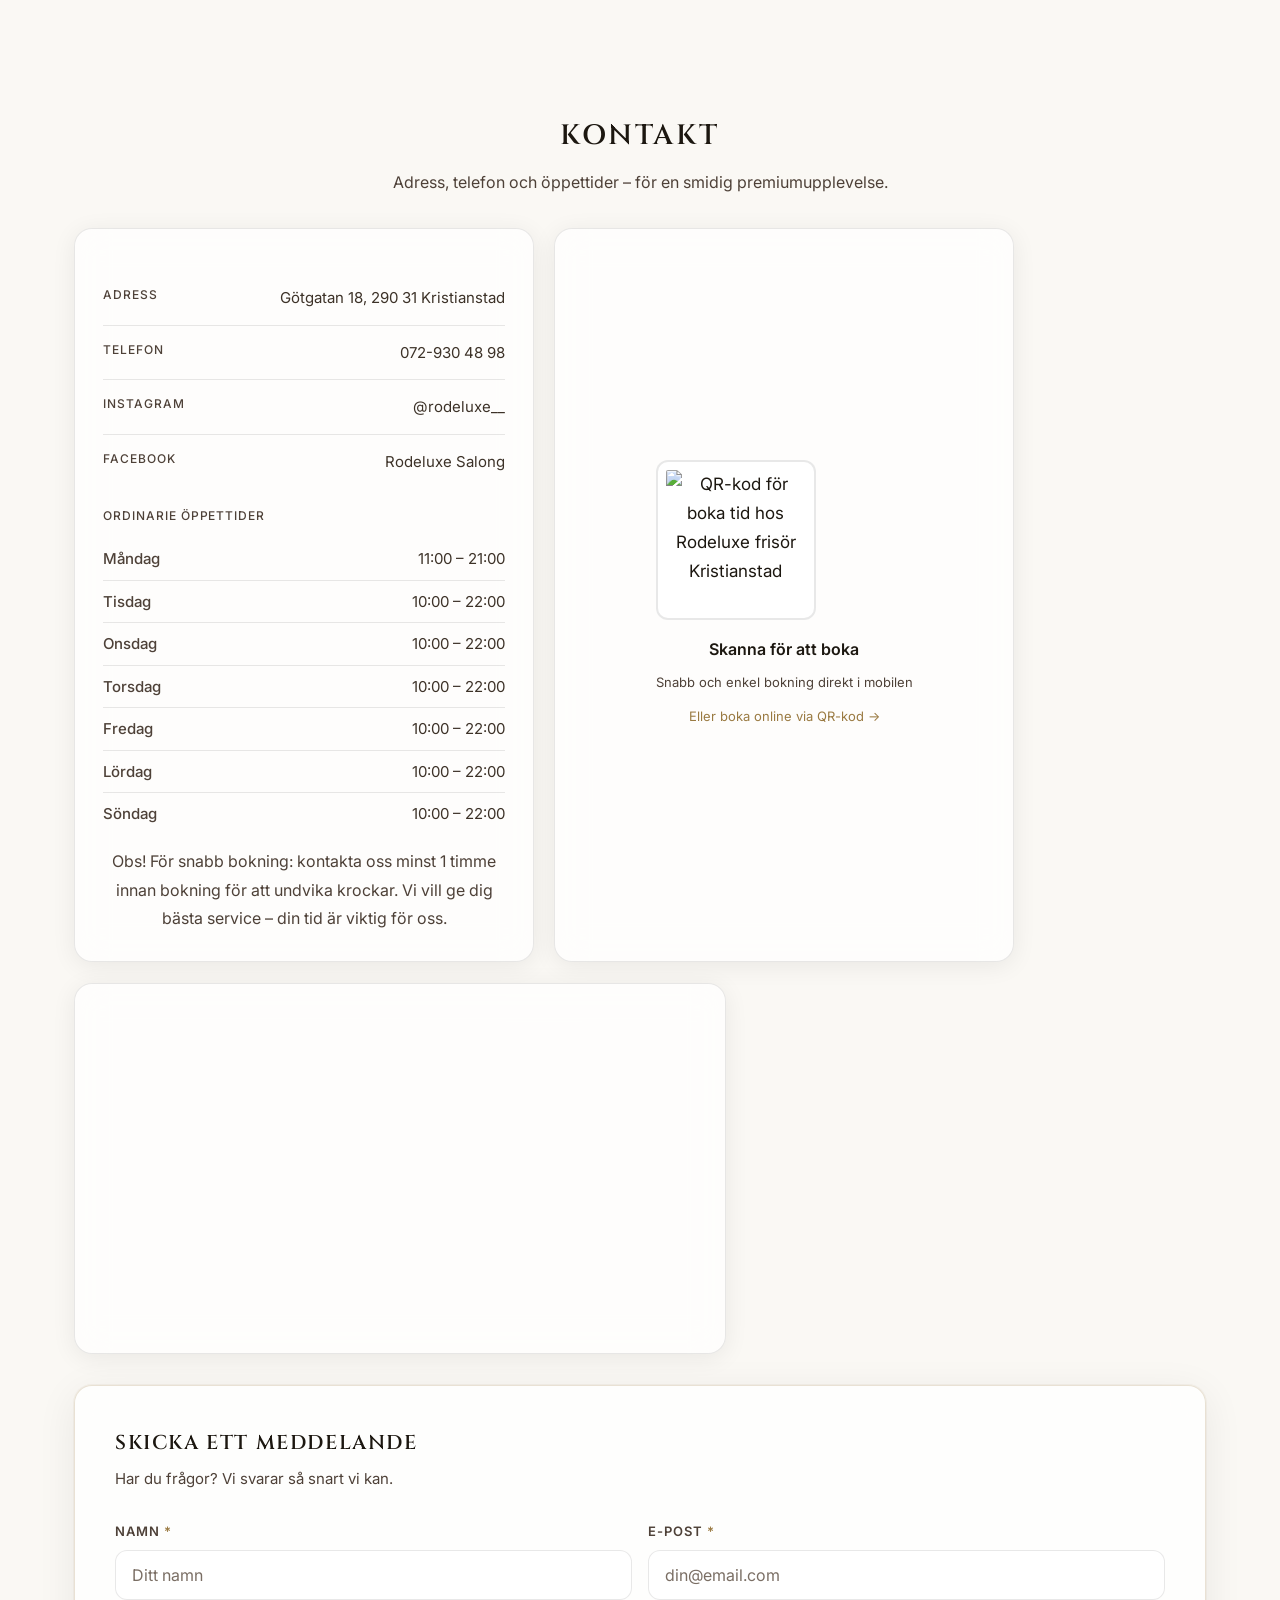
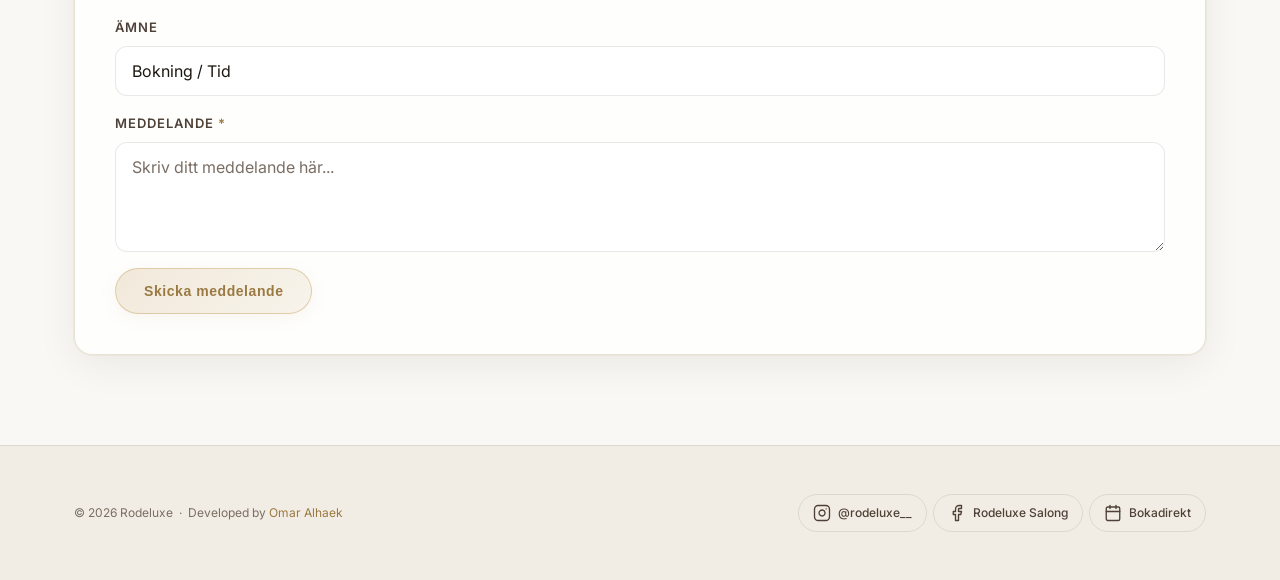
==== commit cebe41d1: "chore(content): betyg 5.0 av 172 recensioner" ====
--- a/index.html
+++ b/index.html
@@ -99,7 +99,7 @@
       "aggregateRating": {
         "@type": "AggregateRating",
         "ratingValue": "5.0",
-        "reviewCount": "171",
+        "reviewCount": "172",
         "bestRating": "5",
         "worstRating": "1"
       },
@@ -169,7 +169,7 @@
       "aggregateRating": {
         "@type": "AggregateRating",
         "ratingValue": "5.0",
-        "reviewCount": "171",
+        "reviewCount": "172",
         "bestRating": "5",
         "worstRating": "1"
       }
@@ -560,7 +560,7 @@
               <div class="hero__stars" aria-label="Betyg 5.0 av 5">
                 <span>★</span><span>★</span><span>★</span><span>★</span><span>★</span>
               </div>
-              <span class="hero__rating-text">5.0 · 171 recensioner</span>
+              <span class="hero__rating-text">5.0 · 172 recensioner</span>
             </div>
             <div class="hero__actions">
               <a class="btn btn--primary" data-booking-trigger href="https://www.bokadirekt.se/places/rodeluxe-130945" rel="noopener noreferrer" aria-label="Boka tid hos Rodeluxe frisör Kristianstad">Boka nu</a>
@@ -1046,6 +1046,6 @@
       </div>
     </div>
 
-    <script type="module" src="./main.js?v=20261016-97"></script>
+    <script type="module" src="./main.js?v=20261017-98"></script>
   </body>
 </html>
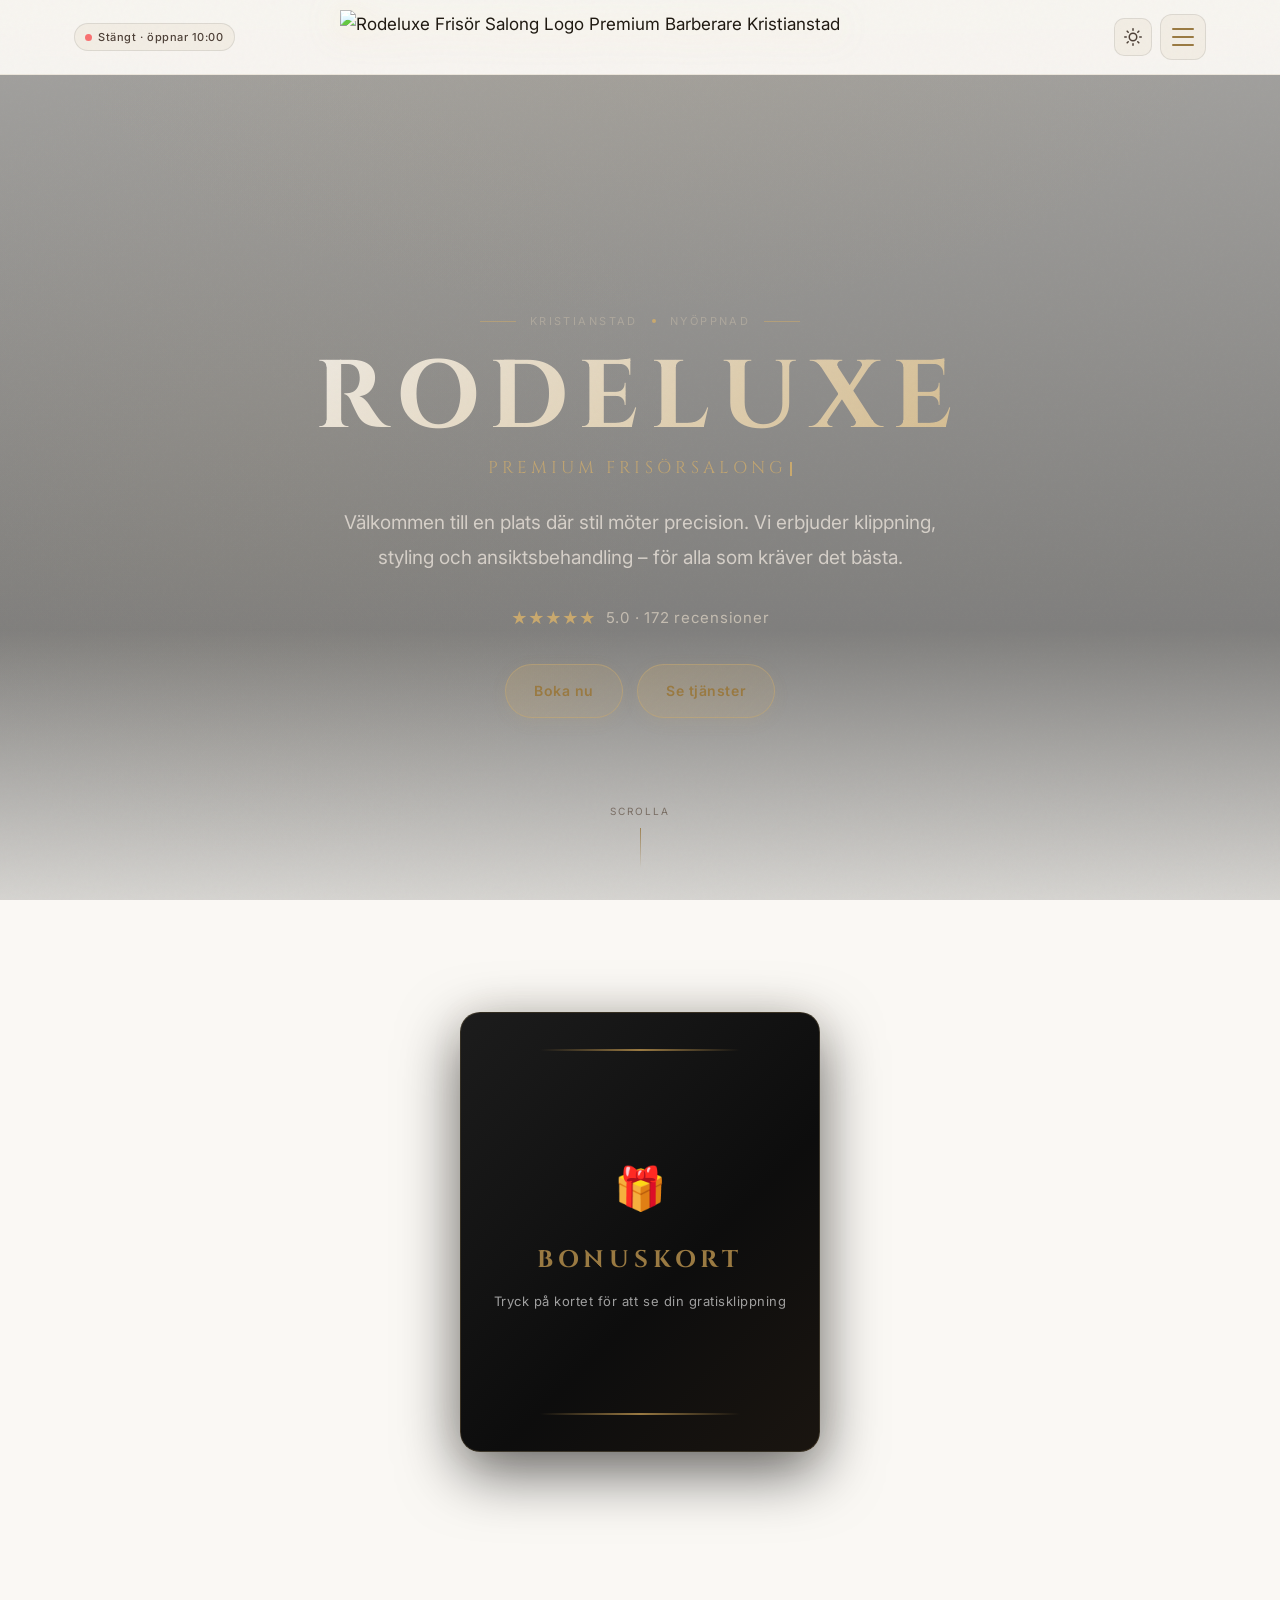
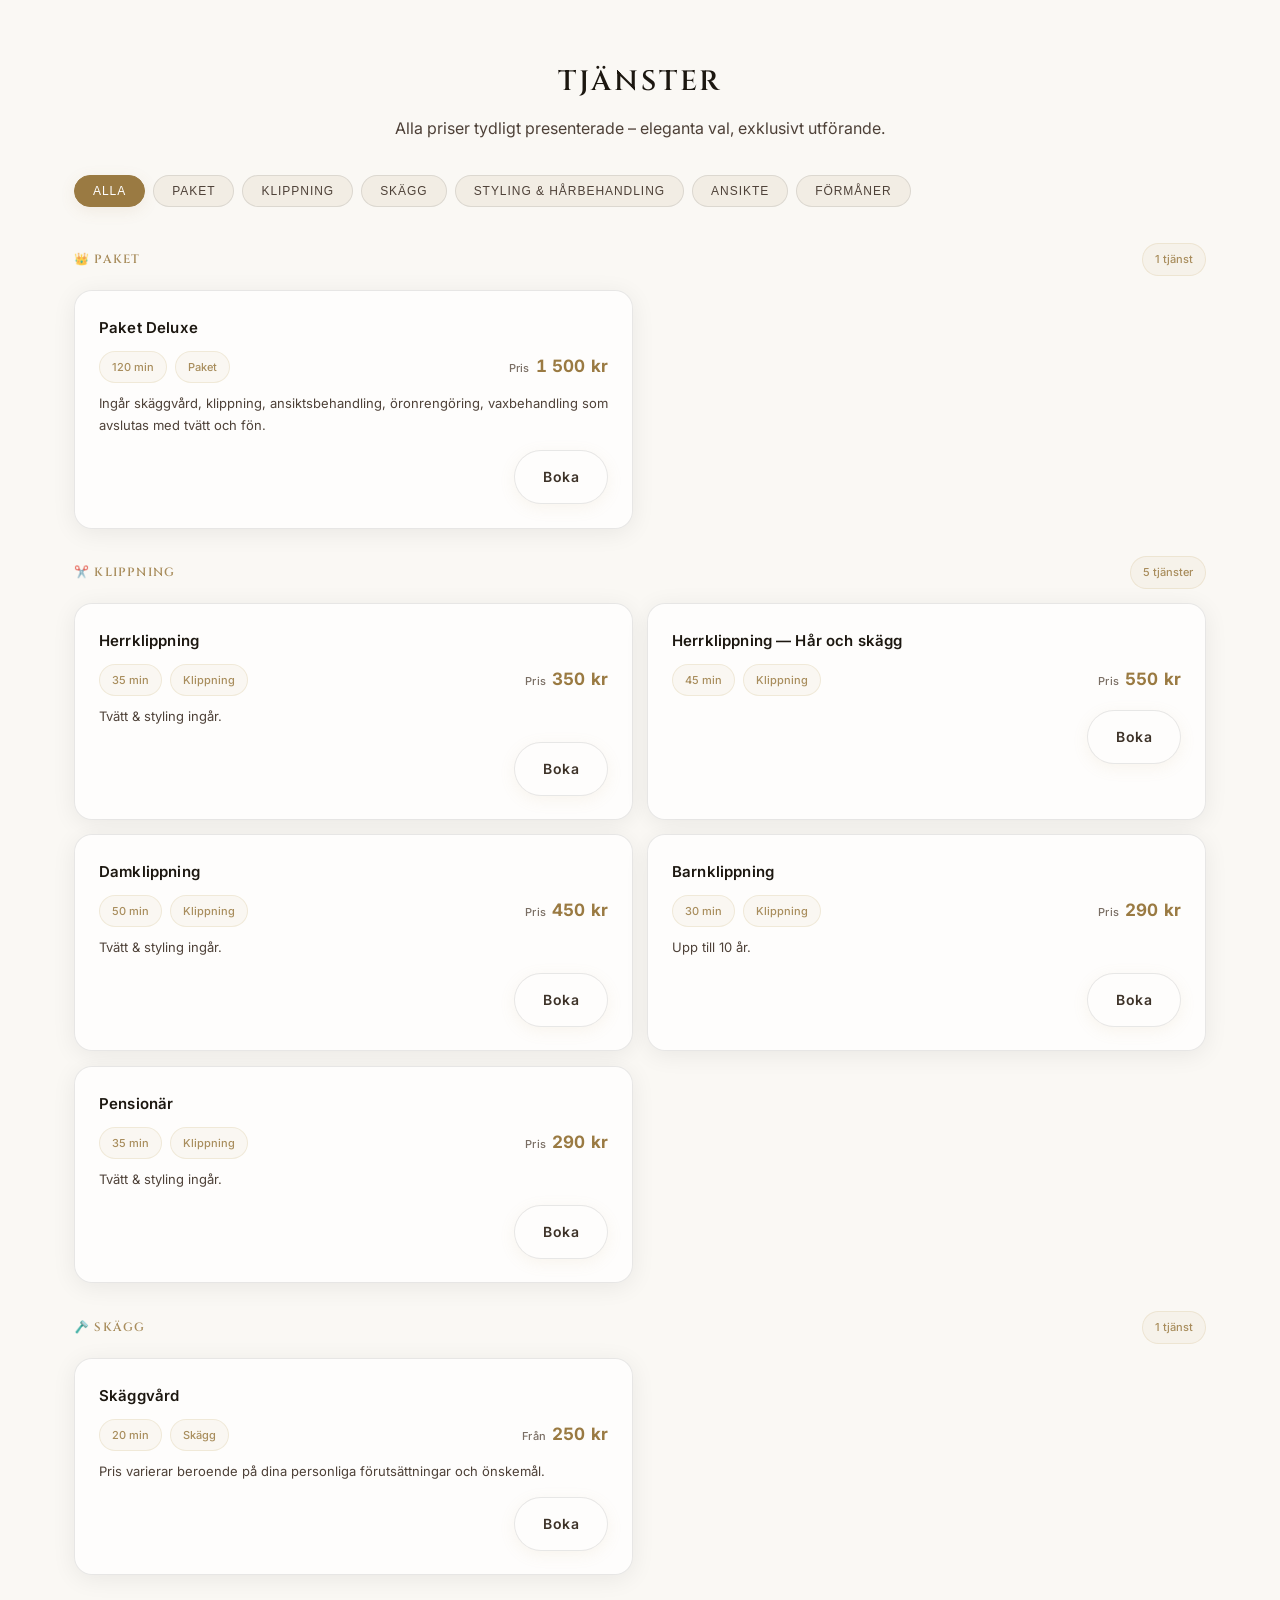
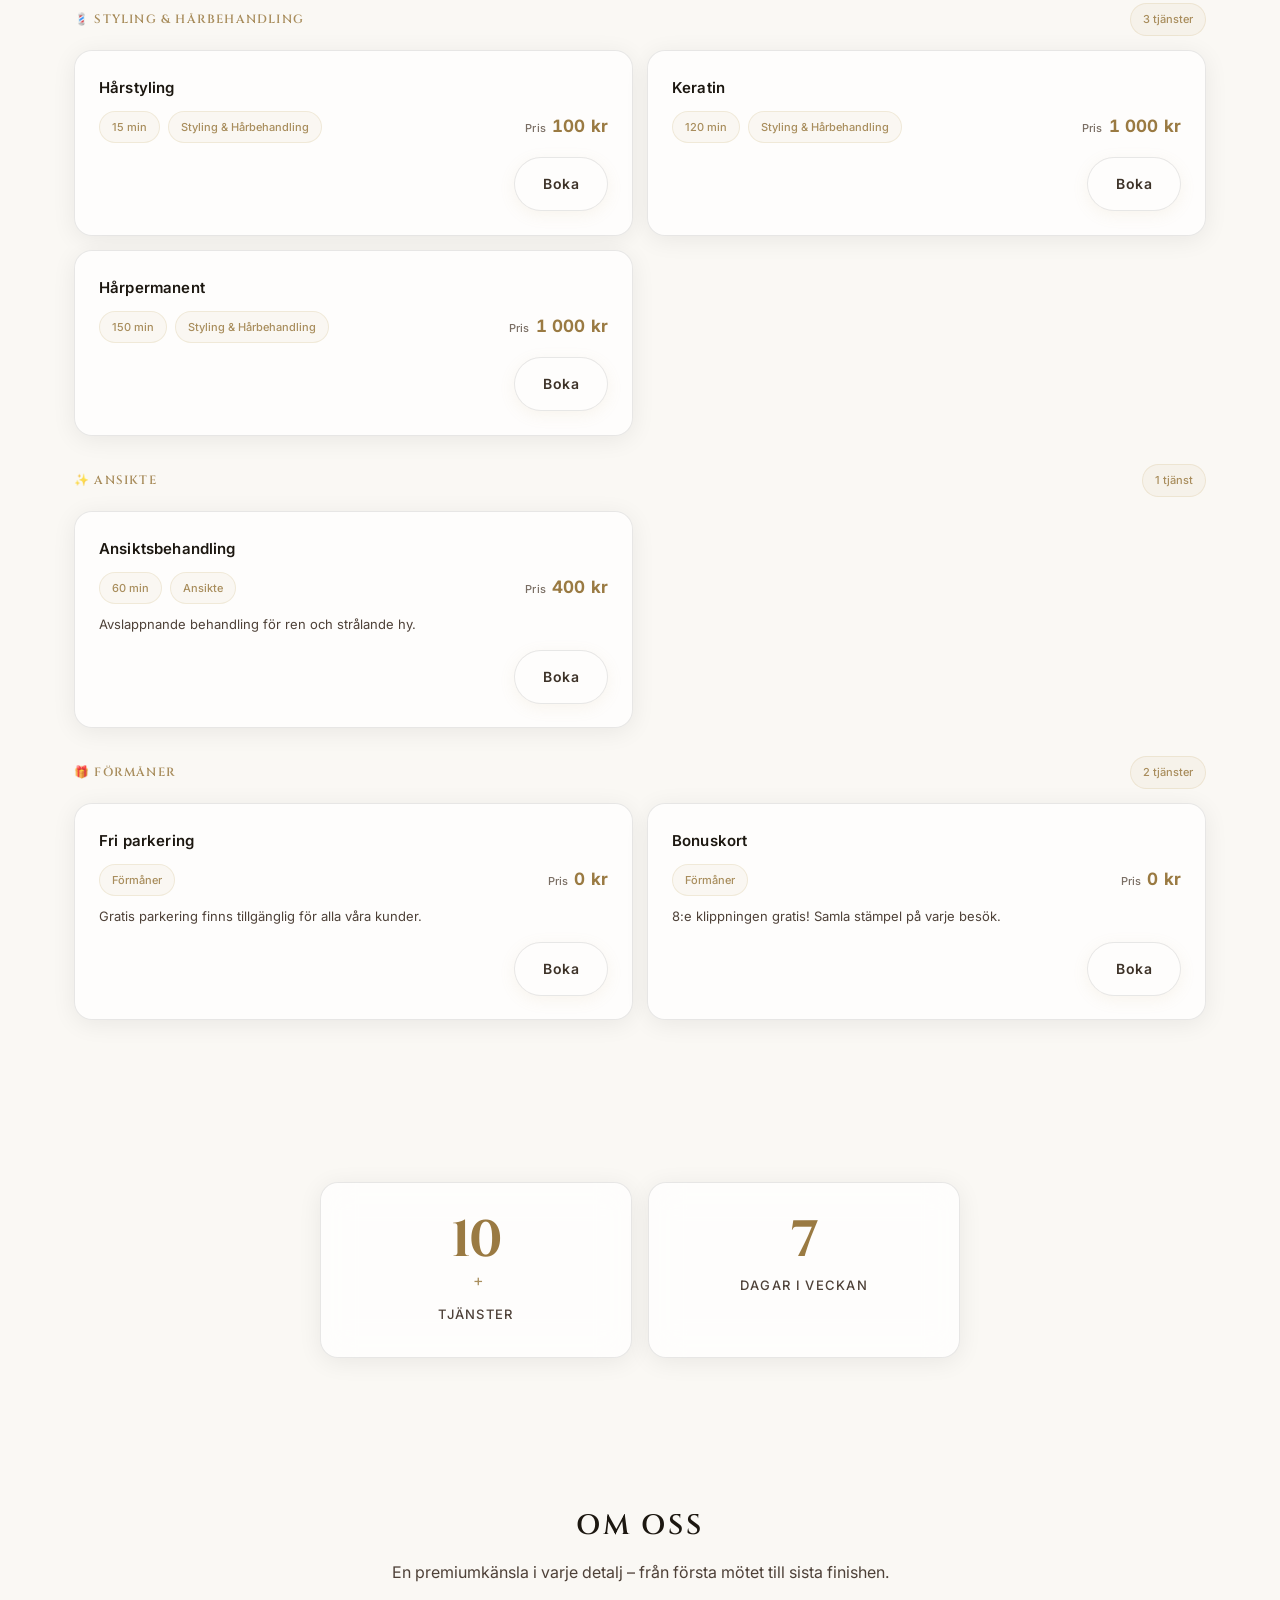
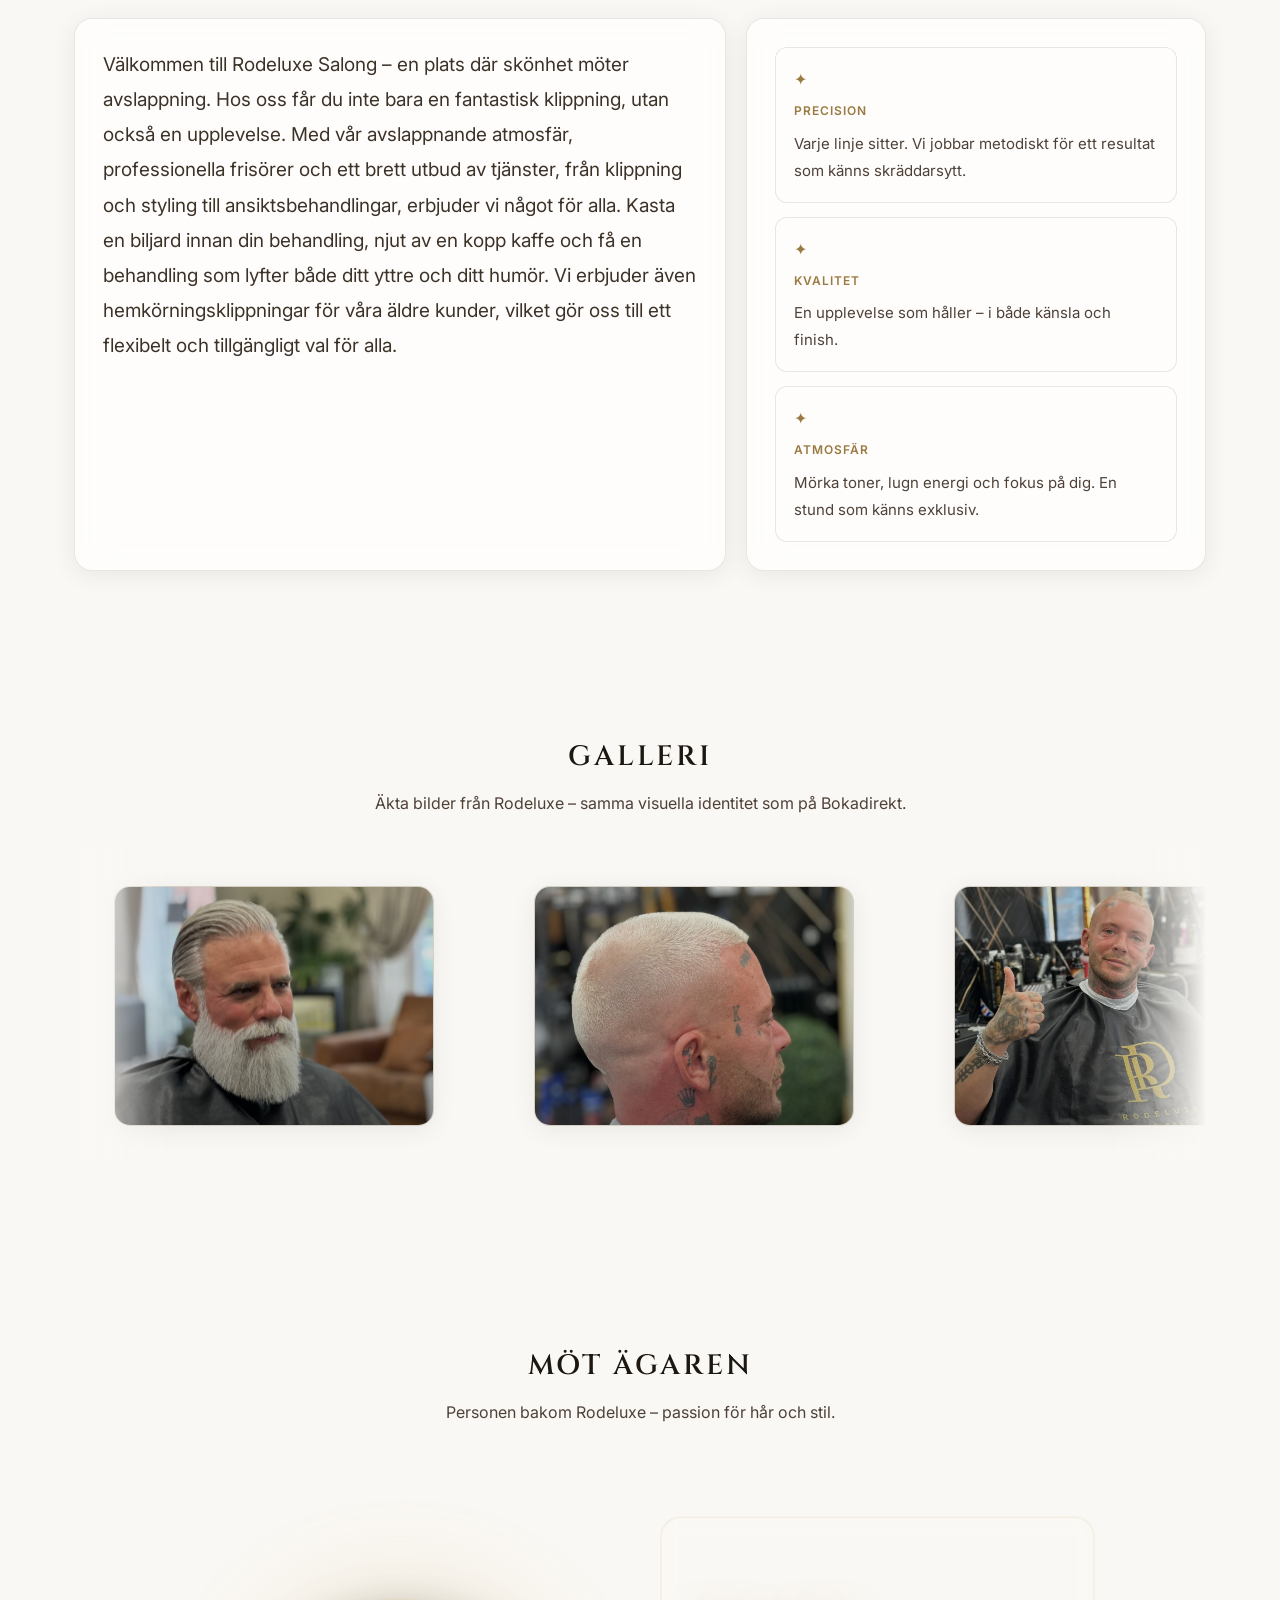
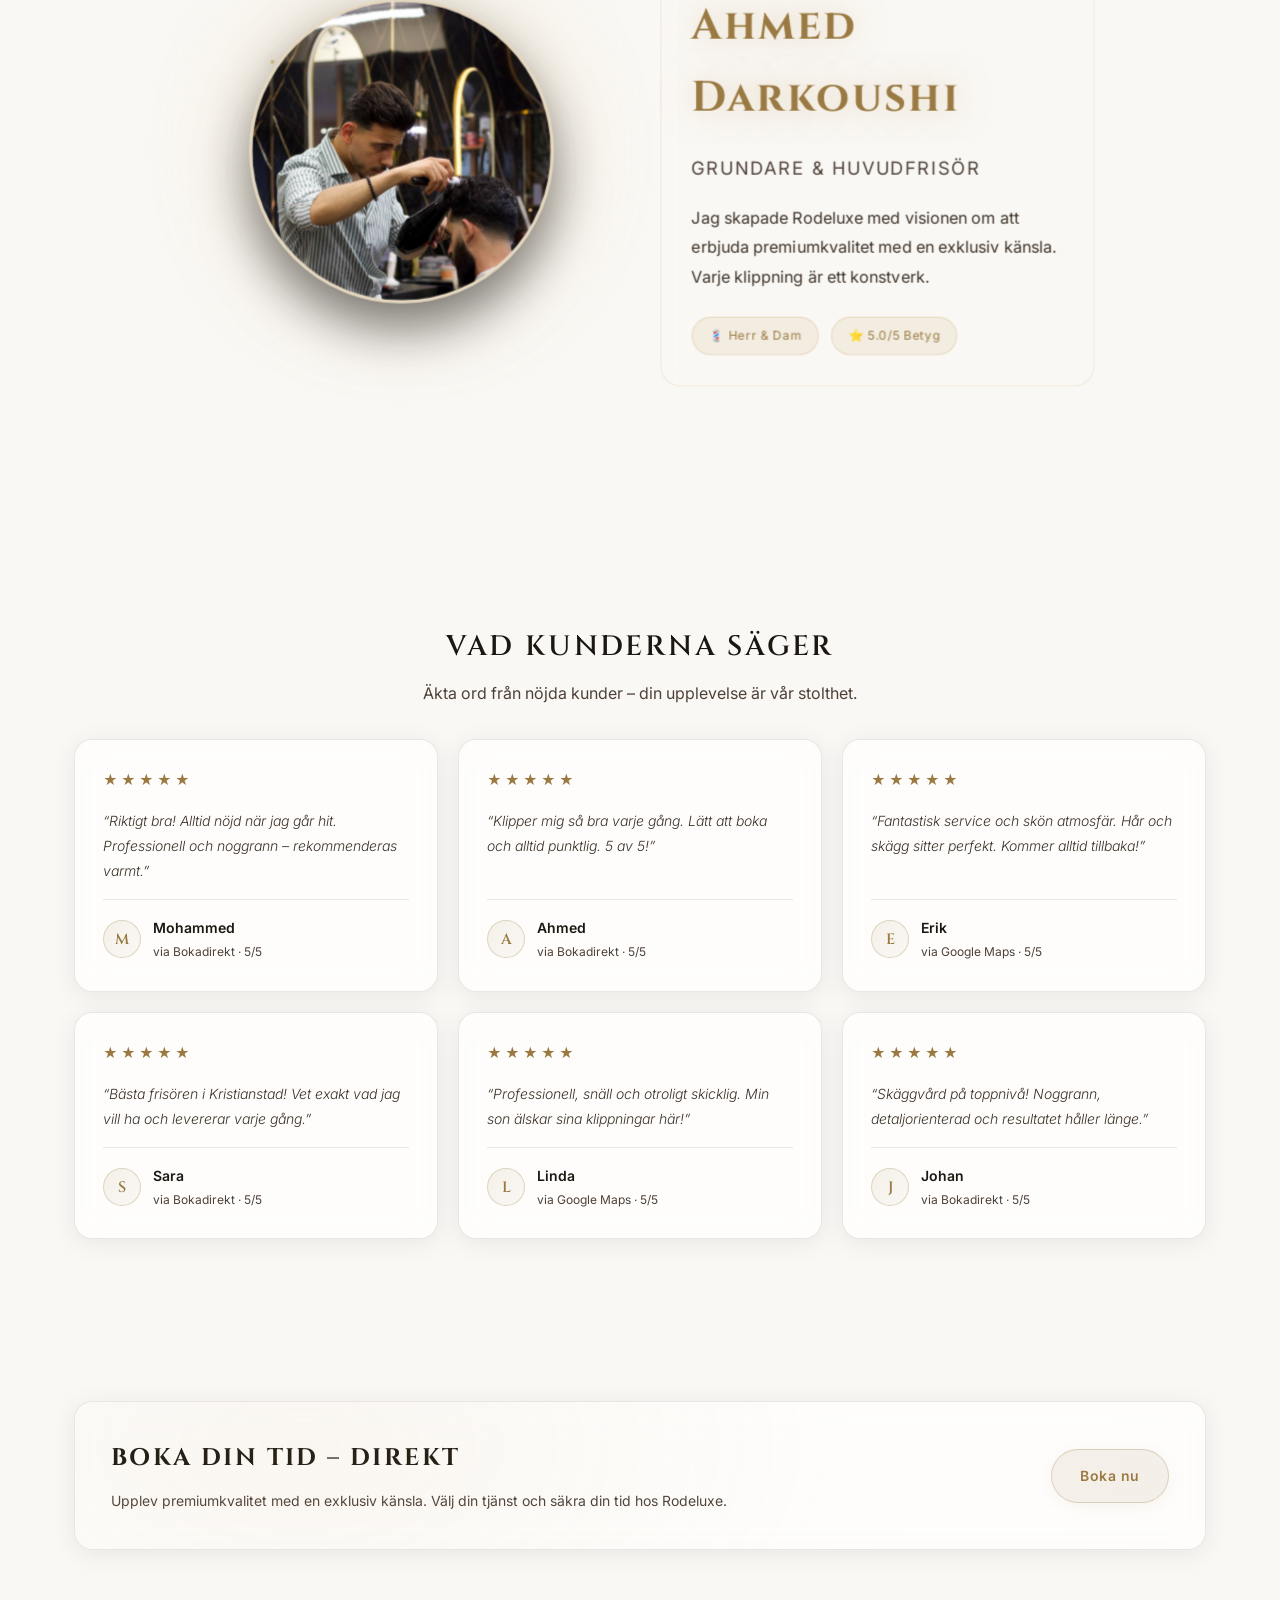
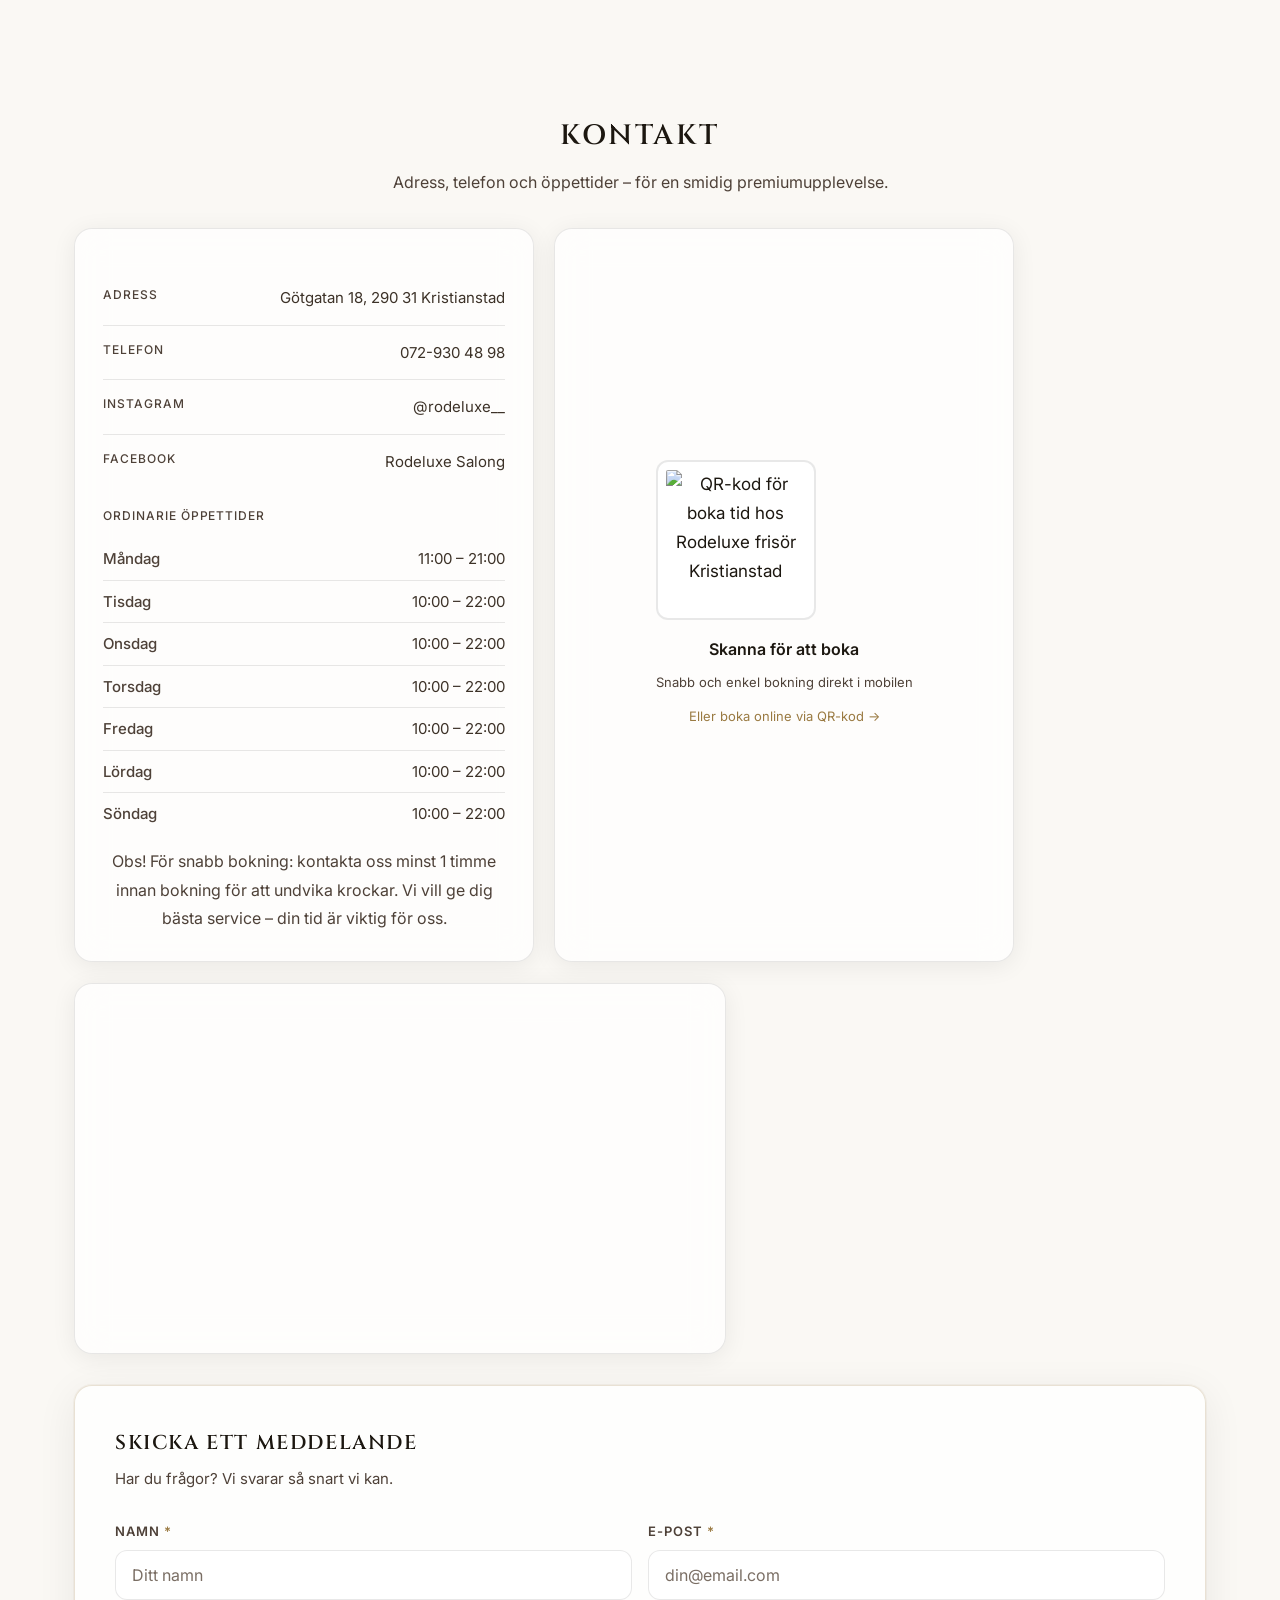
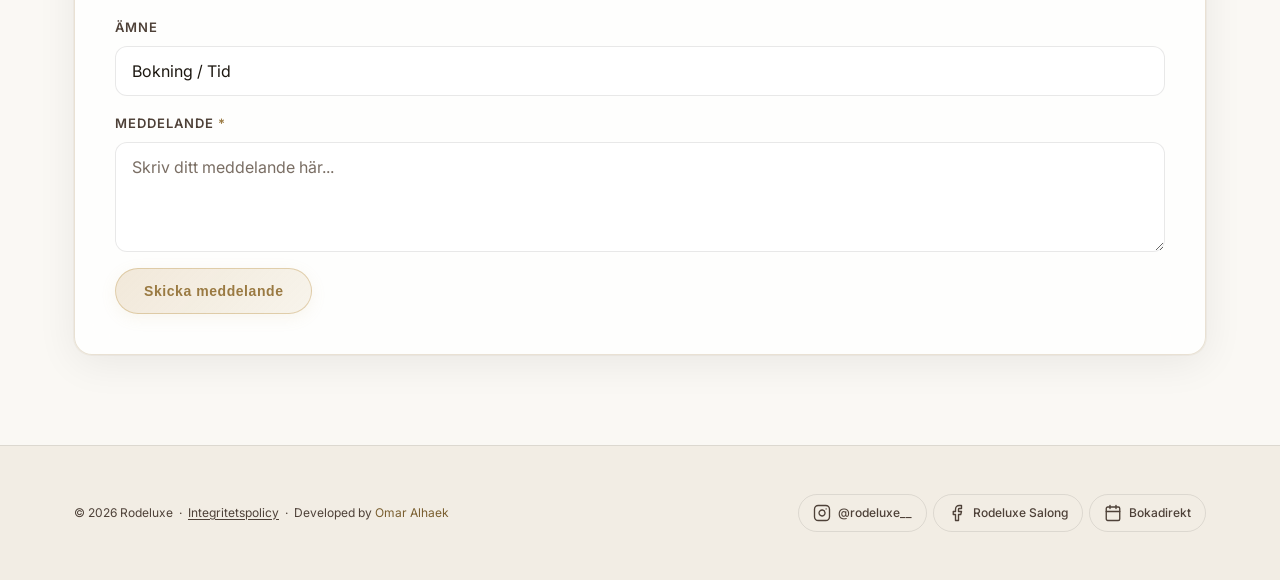
==== commit b02bee05: "fix: kontaktlänkar, kontrast, formulärkontroll och integritetspolicy - Adress, telefon, Instagram oc" ====
--- a/index.html
+++ b/index.html
@@ -884,19 +884,19 @@
               <div class="kv">
                 <div class="kv__row">
                   <div class="kv__k">Adress</div>
-                  <div class="kv__v"><a id="contactAddress" href="#" target="_blank" rel="noopener noreferrer"></a></div>
+                  <div class="kv__v"><a id="contactAddress" href="https://maps.google.com/?q=G%C3%B6tgatan%2018%2C%20290%2031%20Kristianstad" target="_blank" rel="noopener noreferrer">Götgatan 18, 290 31 Kristianstad</a></div>
                 </div>
                 <div class="kv__row">
                   <div class="kv__k">Telefon</div>
-                  <div class="kv__v"><a id="contactPhone" href="#" rel="noopener"> </a></div>
+                  <div class="kv__v"><a id="contactPhone" href="tel:+46729304898" rel="noopener">072-930 48 98</a></div>
                 </div>
                 <div class="kv__row">
                   <div class="kv__k">Instagram</div>
-                  <div class="kv__v"><a id="contactInstagram" href="#" target="_blank" rel="noopener noreferrer"></a></div>
+                  <div class="kv__v"><a id="contactInstagram" href="https://www.instagram.com/rodeluxe__/" target="_blank" rel="noopener noreferrer">@rodeluxe__</a></div>
                 </div>
                 <div class="kv__row">
                   <div class="kv__k">Facebook</div>
-                  <div class="kv__v"><a id="contactFacebook" href="#" target="_blank" rel="noopener noreferrer"></a></div>
+                  <div class="kv__v"><a id="contactFacebook" href="https://www.facebook.com/p/Rodeluxe-Salong-61573210080819/" target="_blank" rel="noopener noreferrer">Rodeluxe Salong</a></div>
                 </div>
               </div>
               <div style="margin-top: 18px">
@@ -927,7 +927,7 @@
             <div class="glass contact-form__card">
               <h3 class="contact-form__title">Skicka ett meddelande</h3>
               <p class="contact-form__sub">Har du frågor? Vi svarar så snart vi kan.</p>
-              <form class="contact-form" id="contactForm" name="contact" method="POST" action="https://formspree.io/f/mkoyqwkb" novalidate>
+              <form class="contact-form" id="contactForm" name="contact" method="POST" action="https://formspree.io/f/mkoyqwkb">
                 <!-- Honeypot anti-spam (hidden from users, bots fill it) -->
                 <div class="honeypot" aria-hidden="true">
                   <label for="website_url">Webbplats (lämna tom)</label>
@@ -987,6 +987,7 @@
           <div class="footer__inner">
             <div class="footer__copy">
               © <span id="year"></span> <span id="footerBrand">Rodeluxe</span>
+              &nbsp;·&nbsp; <a href="/integritetspolicy" class="footer__legal">Integritetspolicy</a>
               &nbsp;·&nbsp; Developed by <a href="https://github.com/omar1u7777" target="_blank" rel="noopener noreferrer" class="footer__dev">Omar Alhaek</a>
             </div>
             <div class="footer__socials">
--- a/styles.css
+++ b/styles.css
@@ -1556,7 +1556,8 @@
   gap: 16px; flex-wrap: wrap;
   padding-top: 20px;
 }
-.footer__copy { color: var(--muted-2); }
+.footer__copy { color: var(--muted); }
+.footer__legal { color: inherit; text-decoration: underline; text-underline-offset: 2px; }
 .footer__socials {
   display: flex; align-items: center;
   gap: 6px; flex-wrap: wrap;
@@ -2185,7 +2186,8 @@
   }
 }
 
-.footer__dev { color: var(--gold); text-decoration: none; transition: opacity 0.2s; }
+.footer__dev { color: #7a5f30; text-decoration: none; transition: opacity 0.2s; }
+[data-theme="dark"] .footer__dev { color: var(--gold); }
 .footer__dev:hover { opacity: 0.75; }
 
 /* ─── Extra Small (≤ 390px) — iPhone SE / small Android ─ */
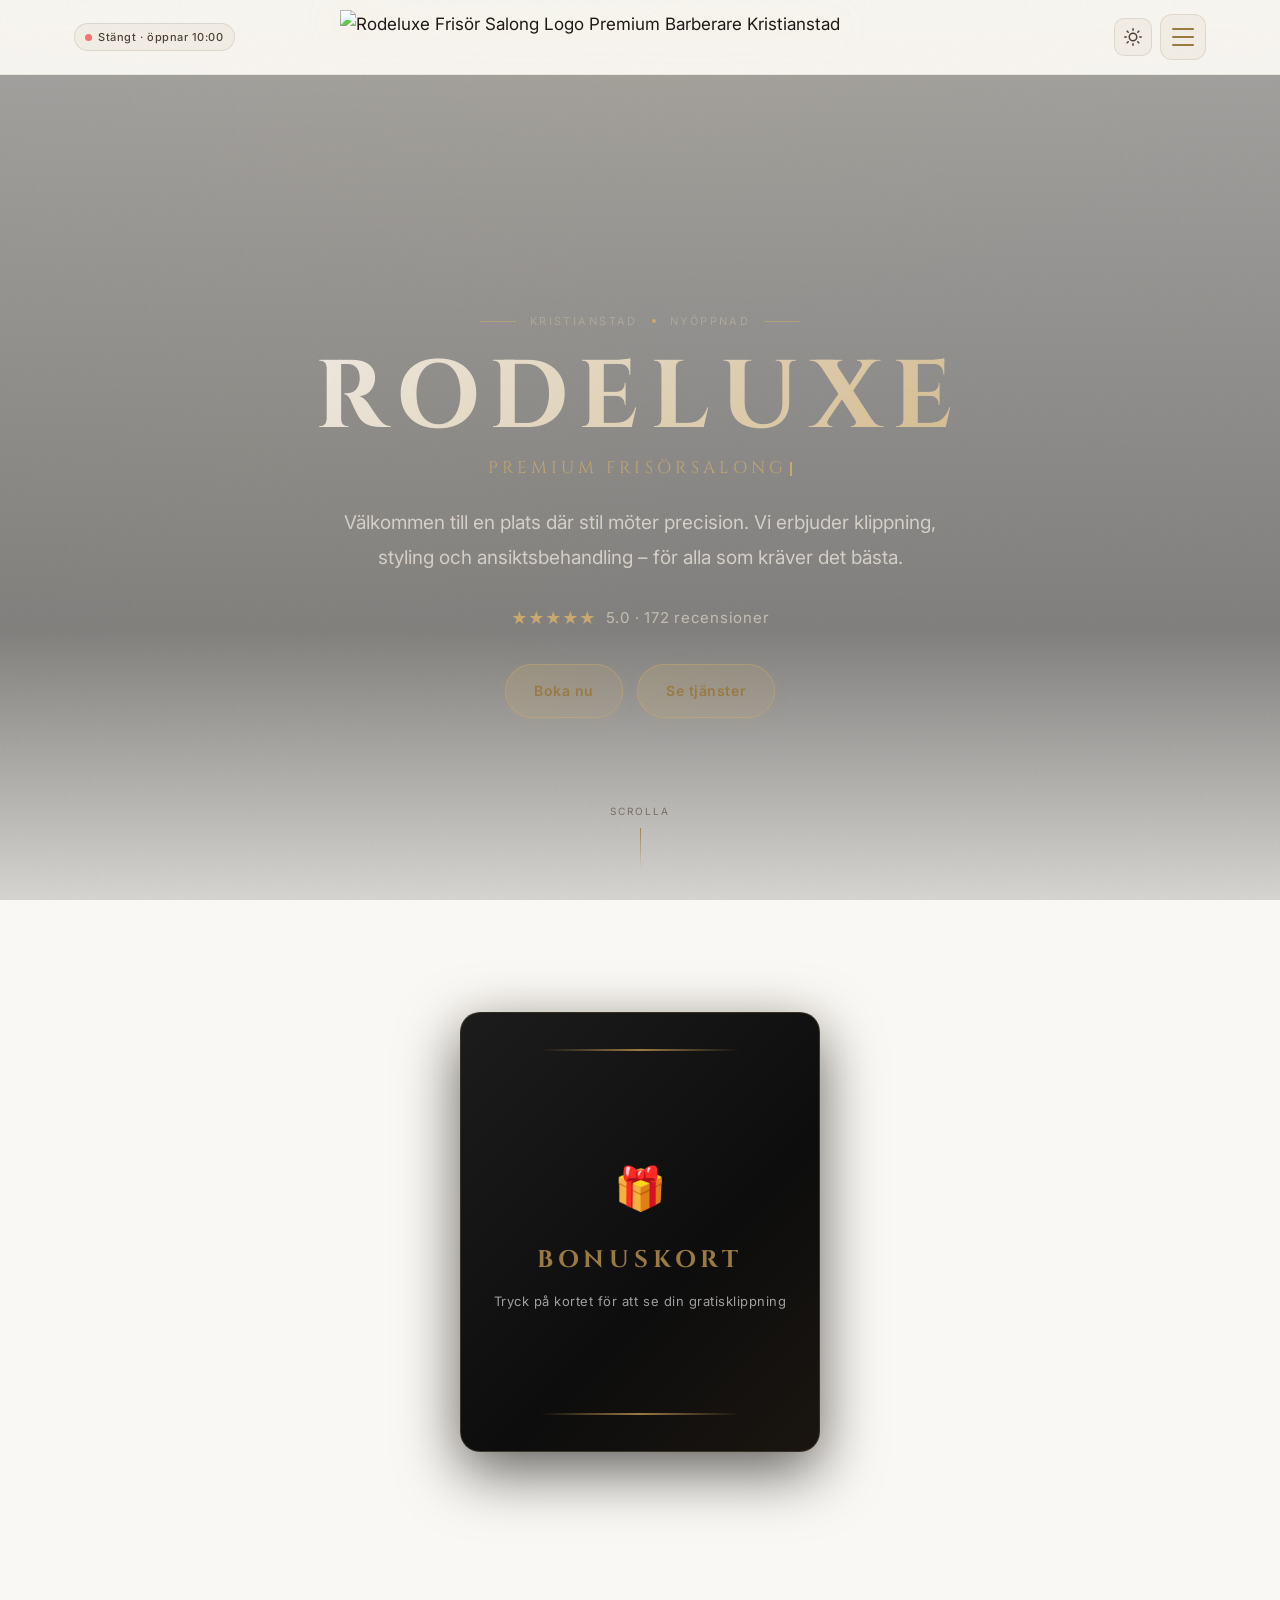
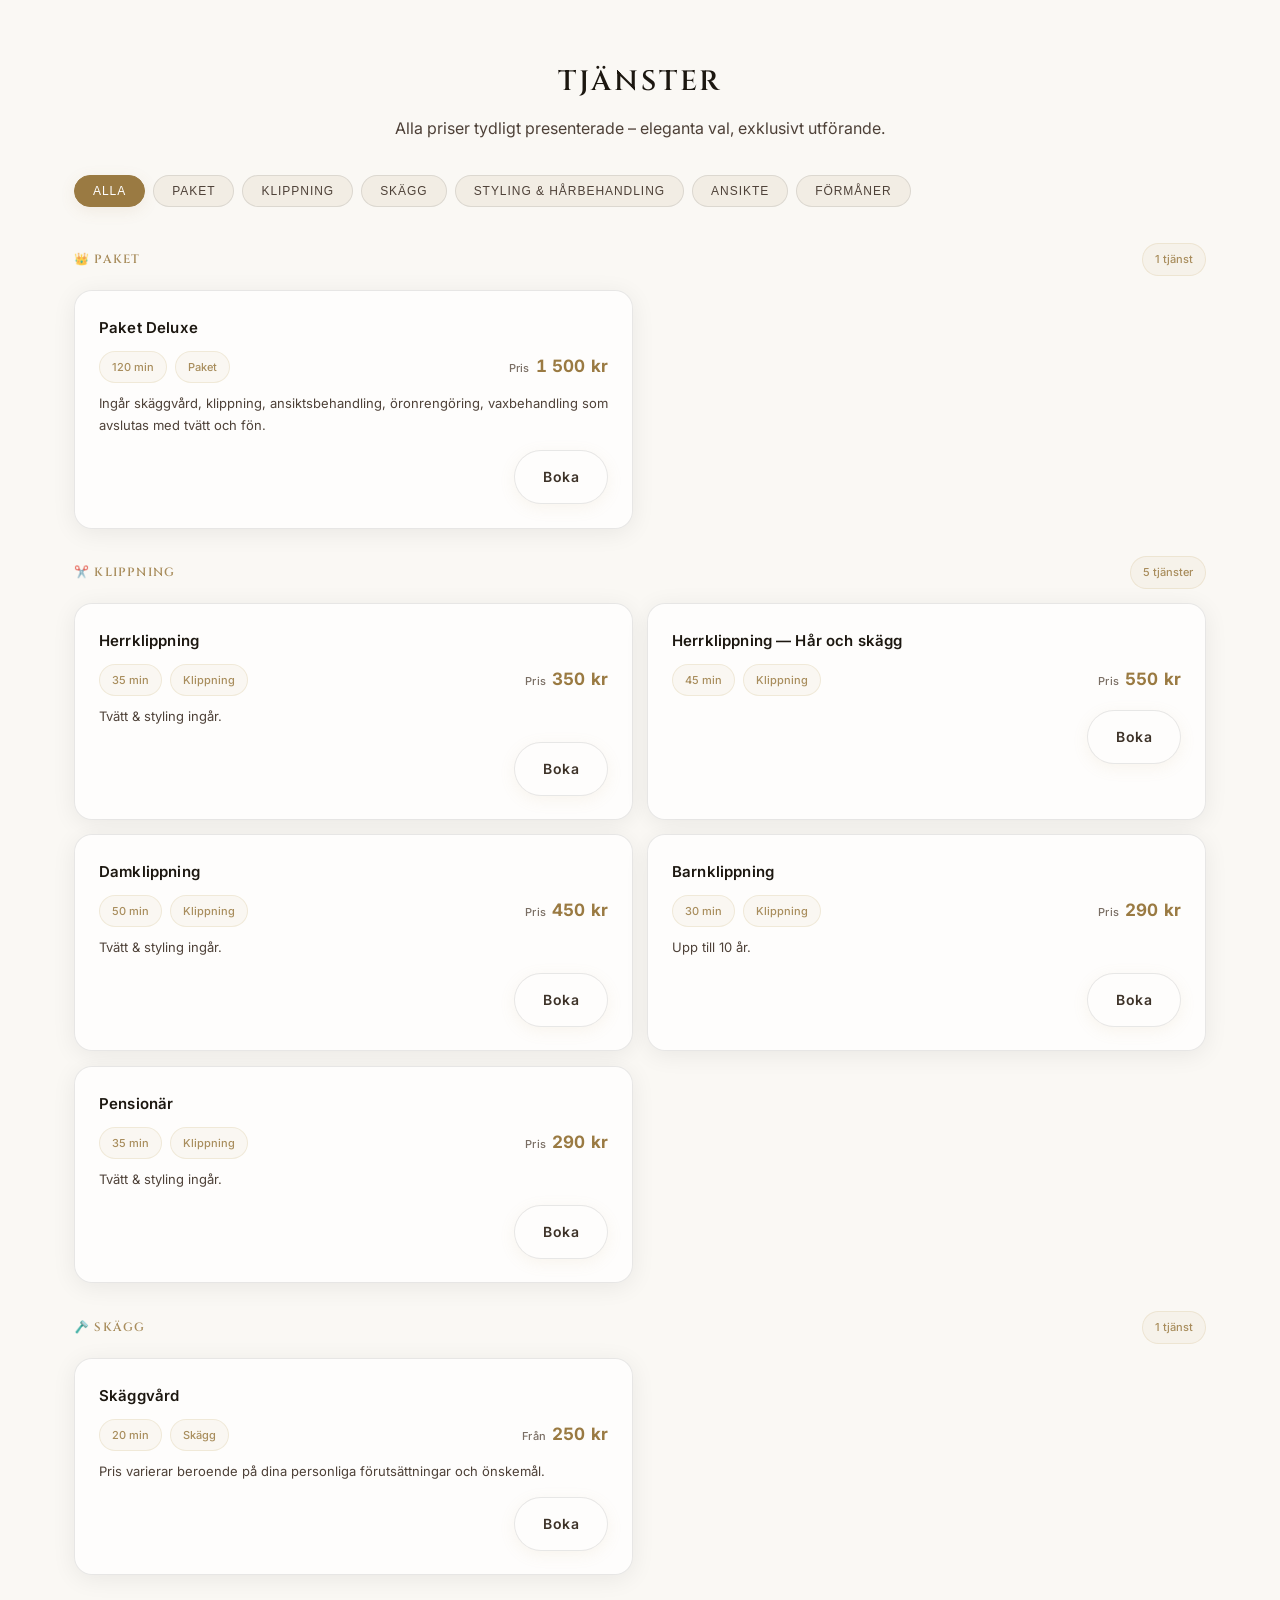
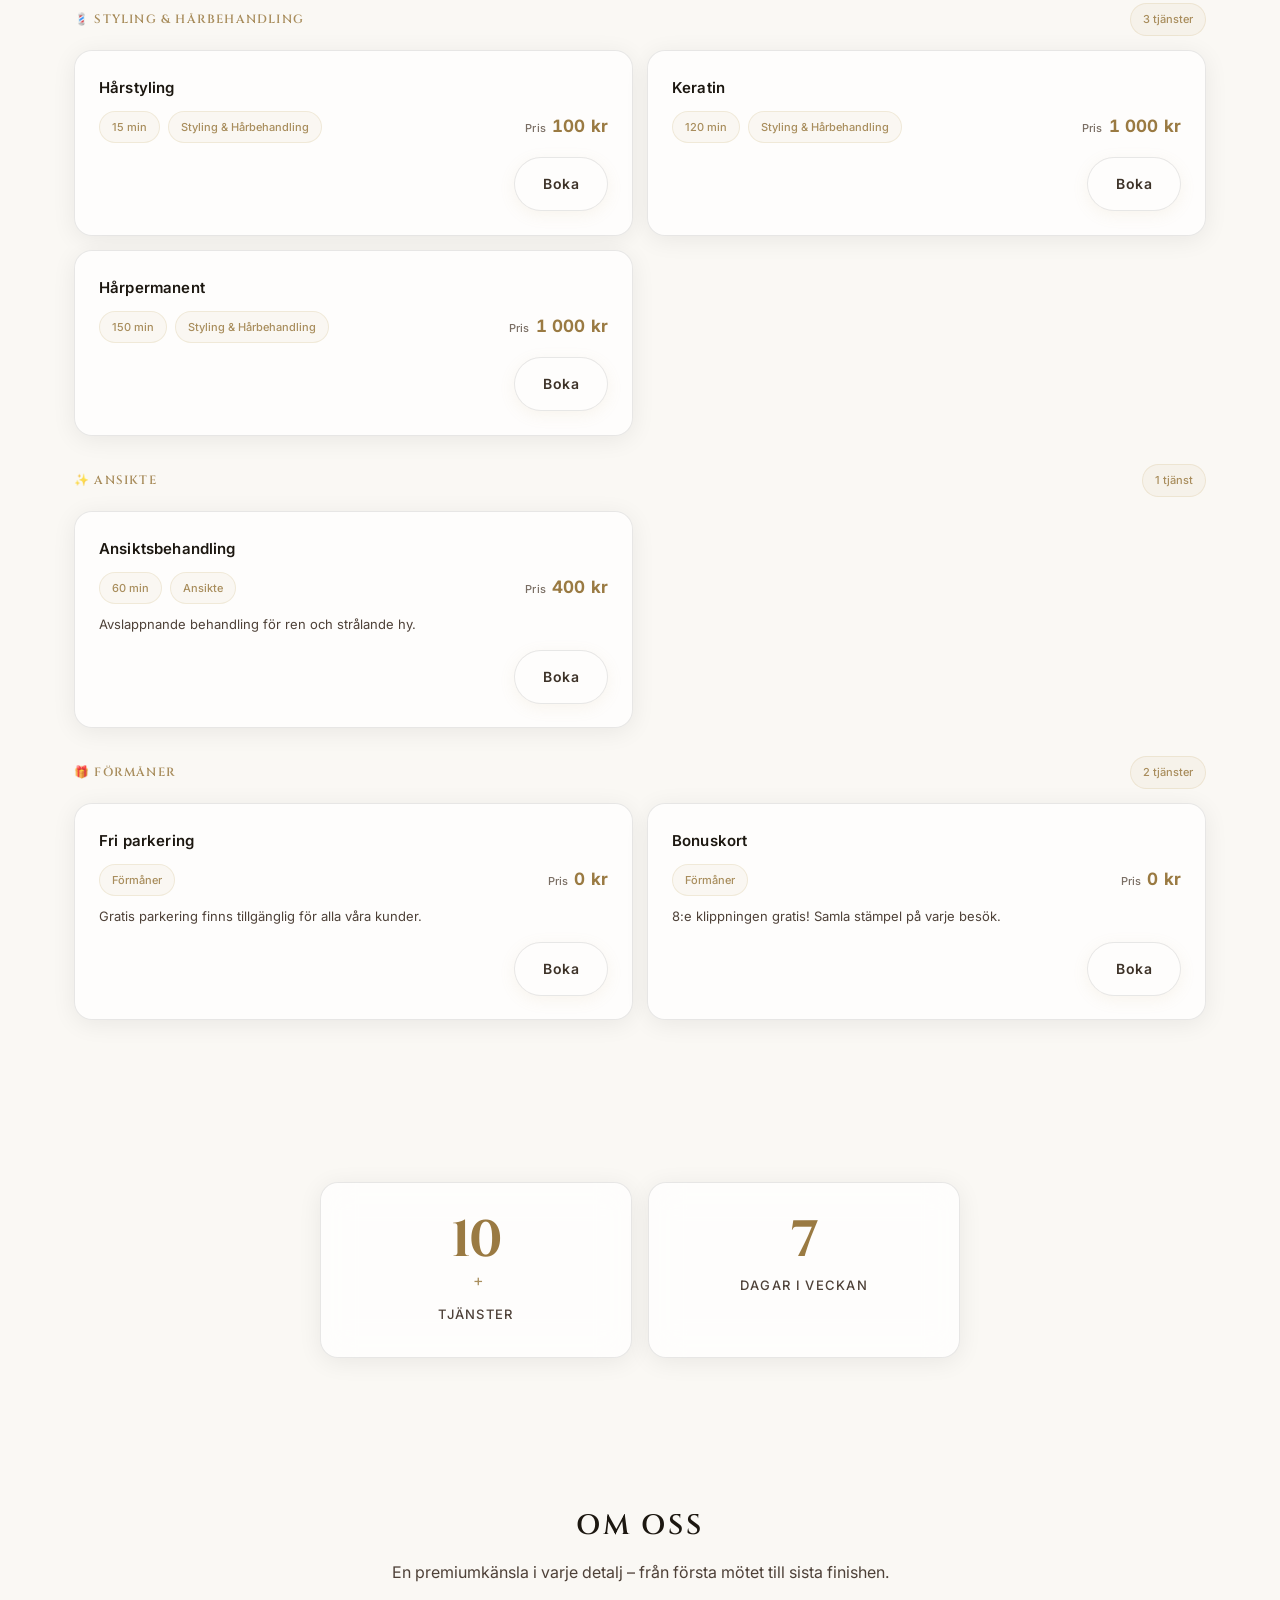
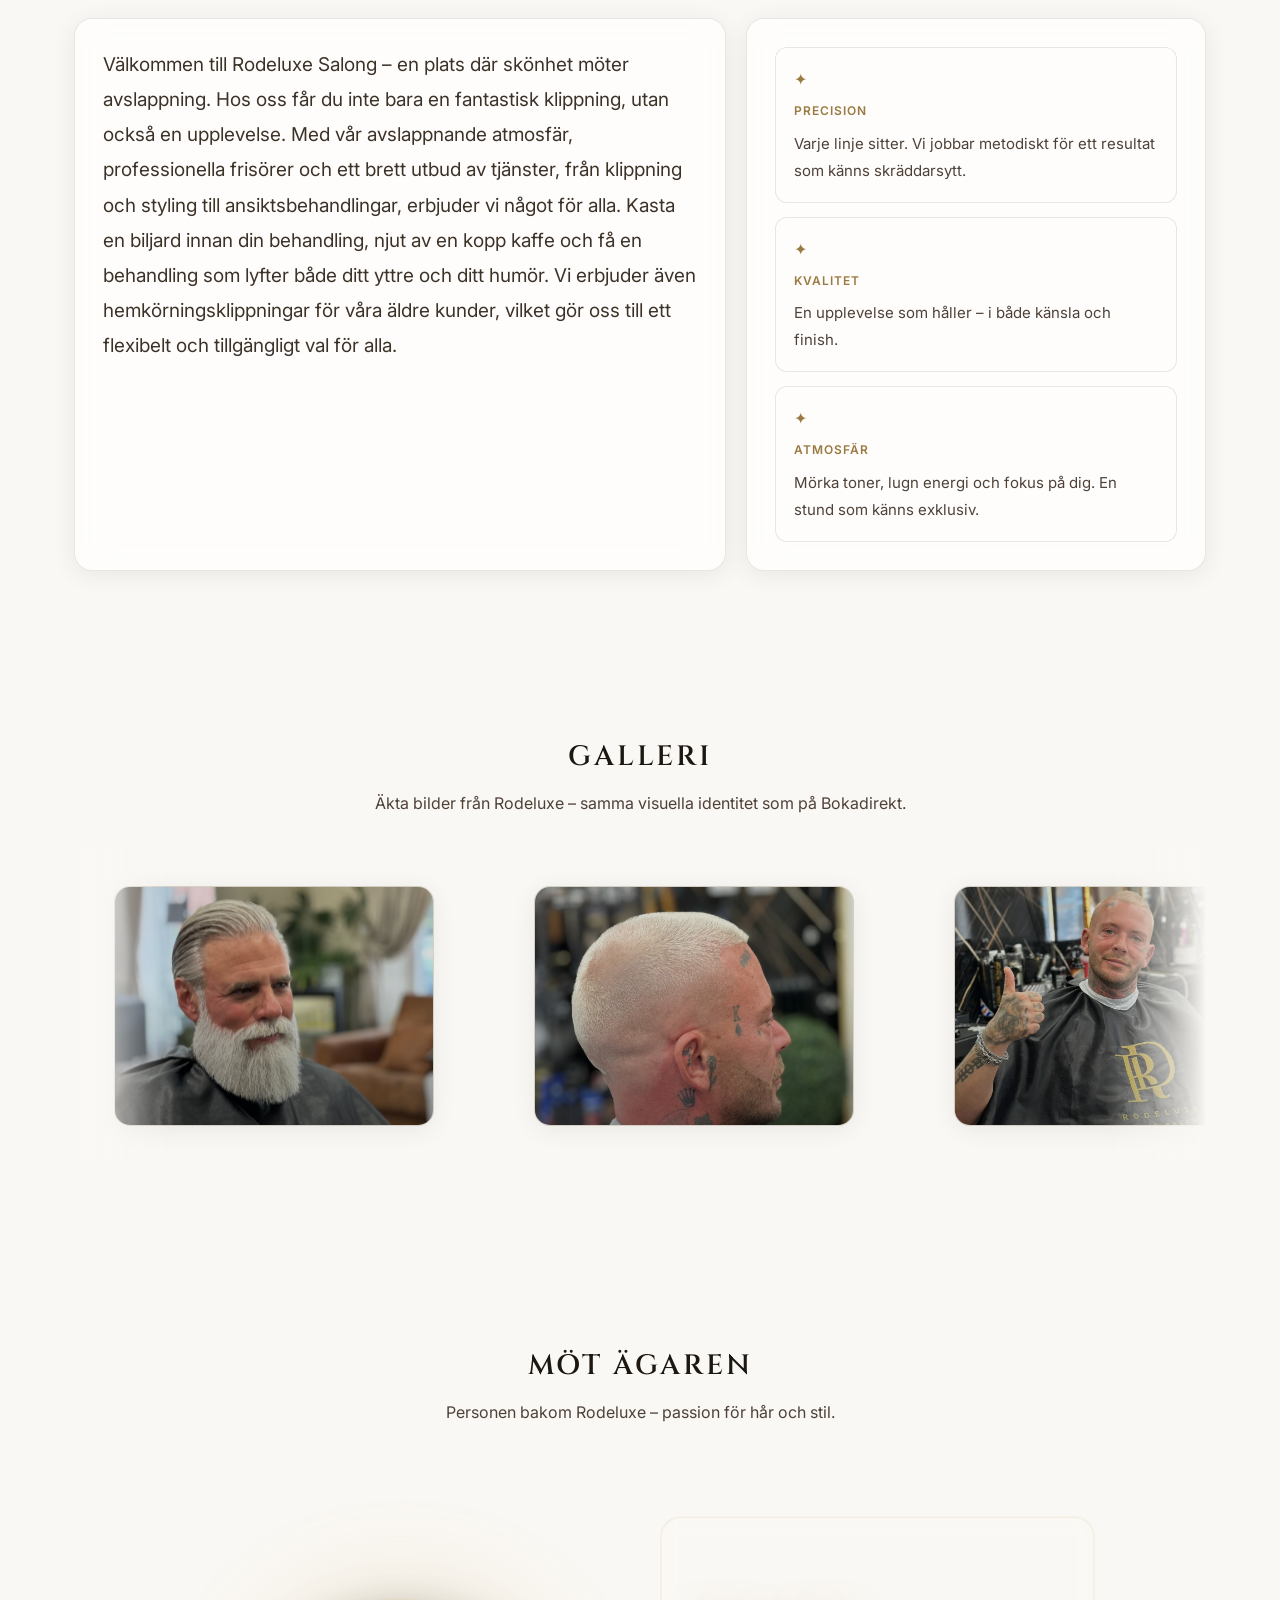
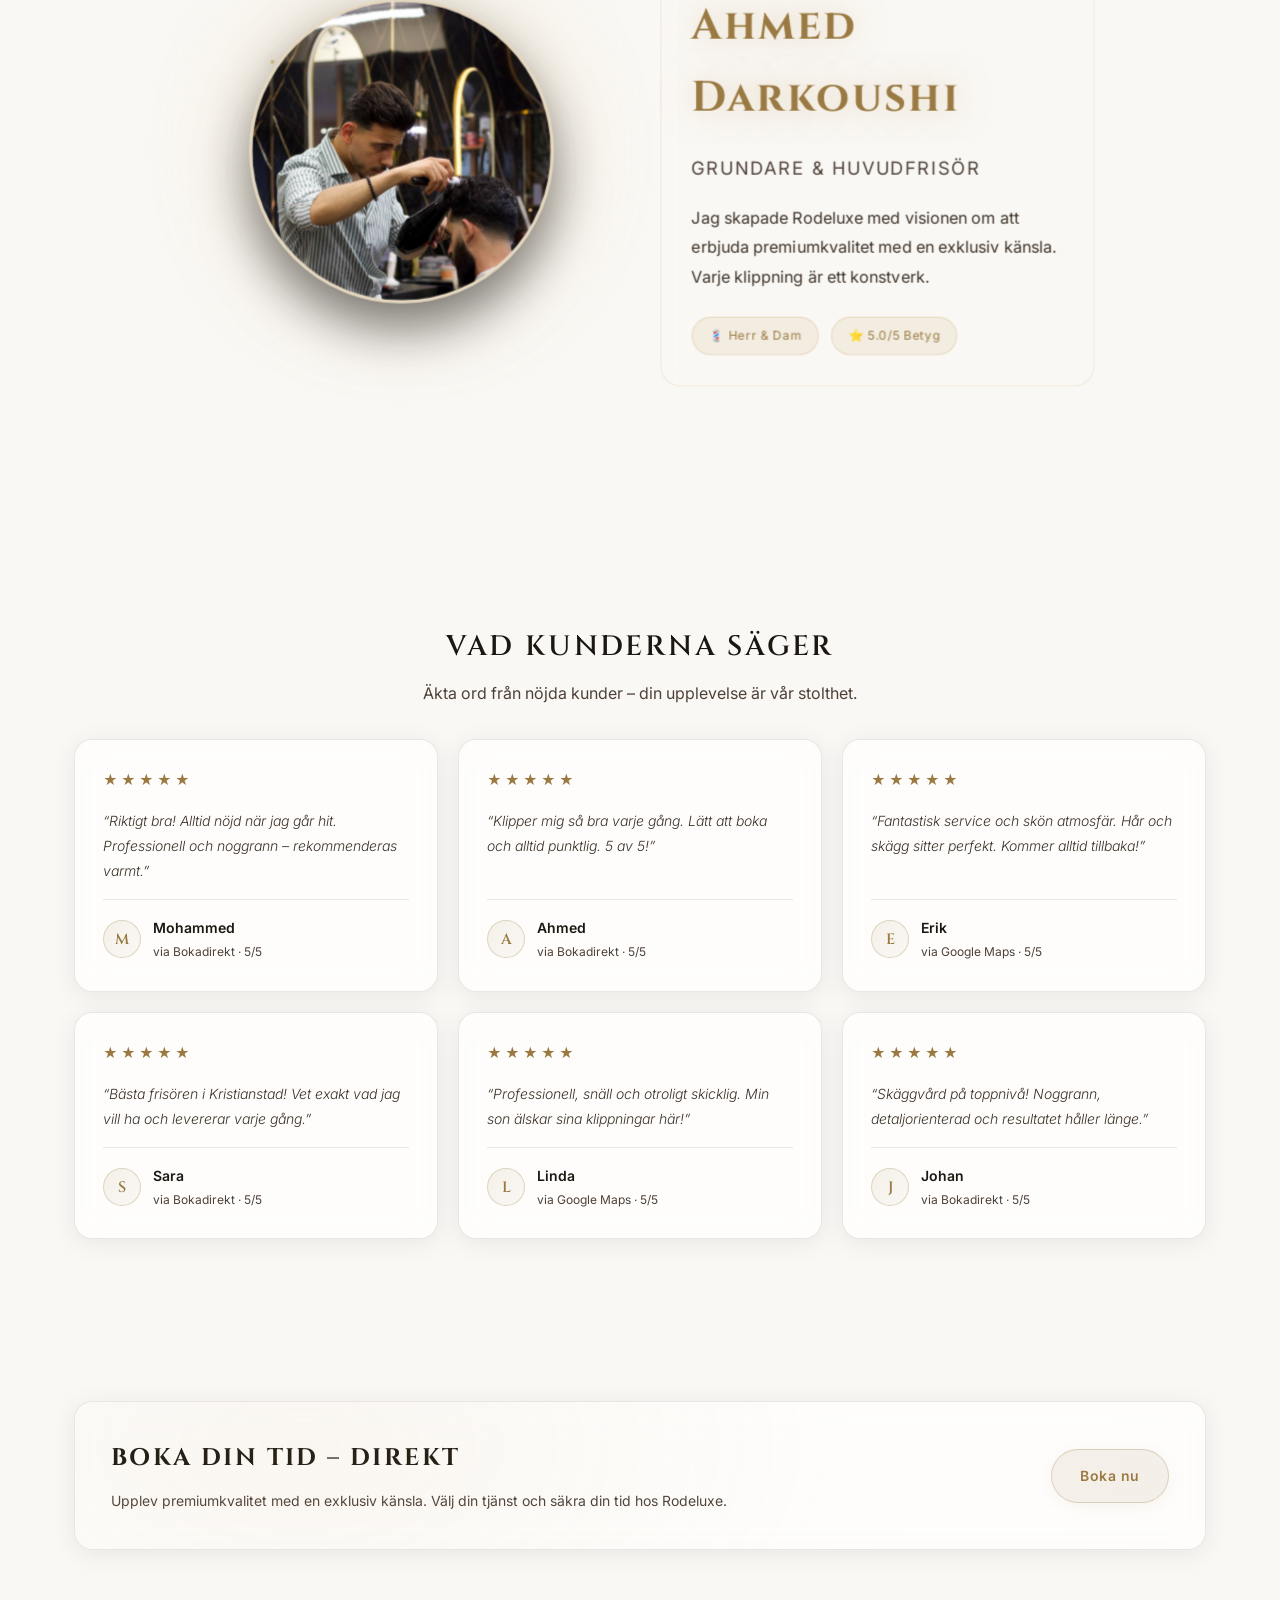
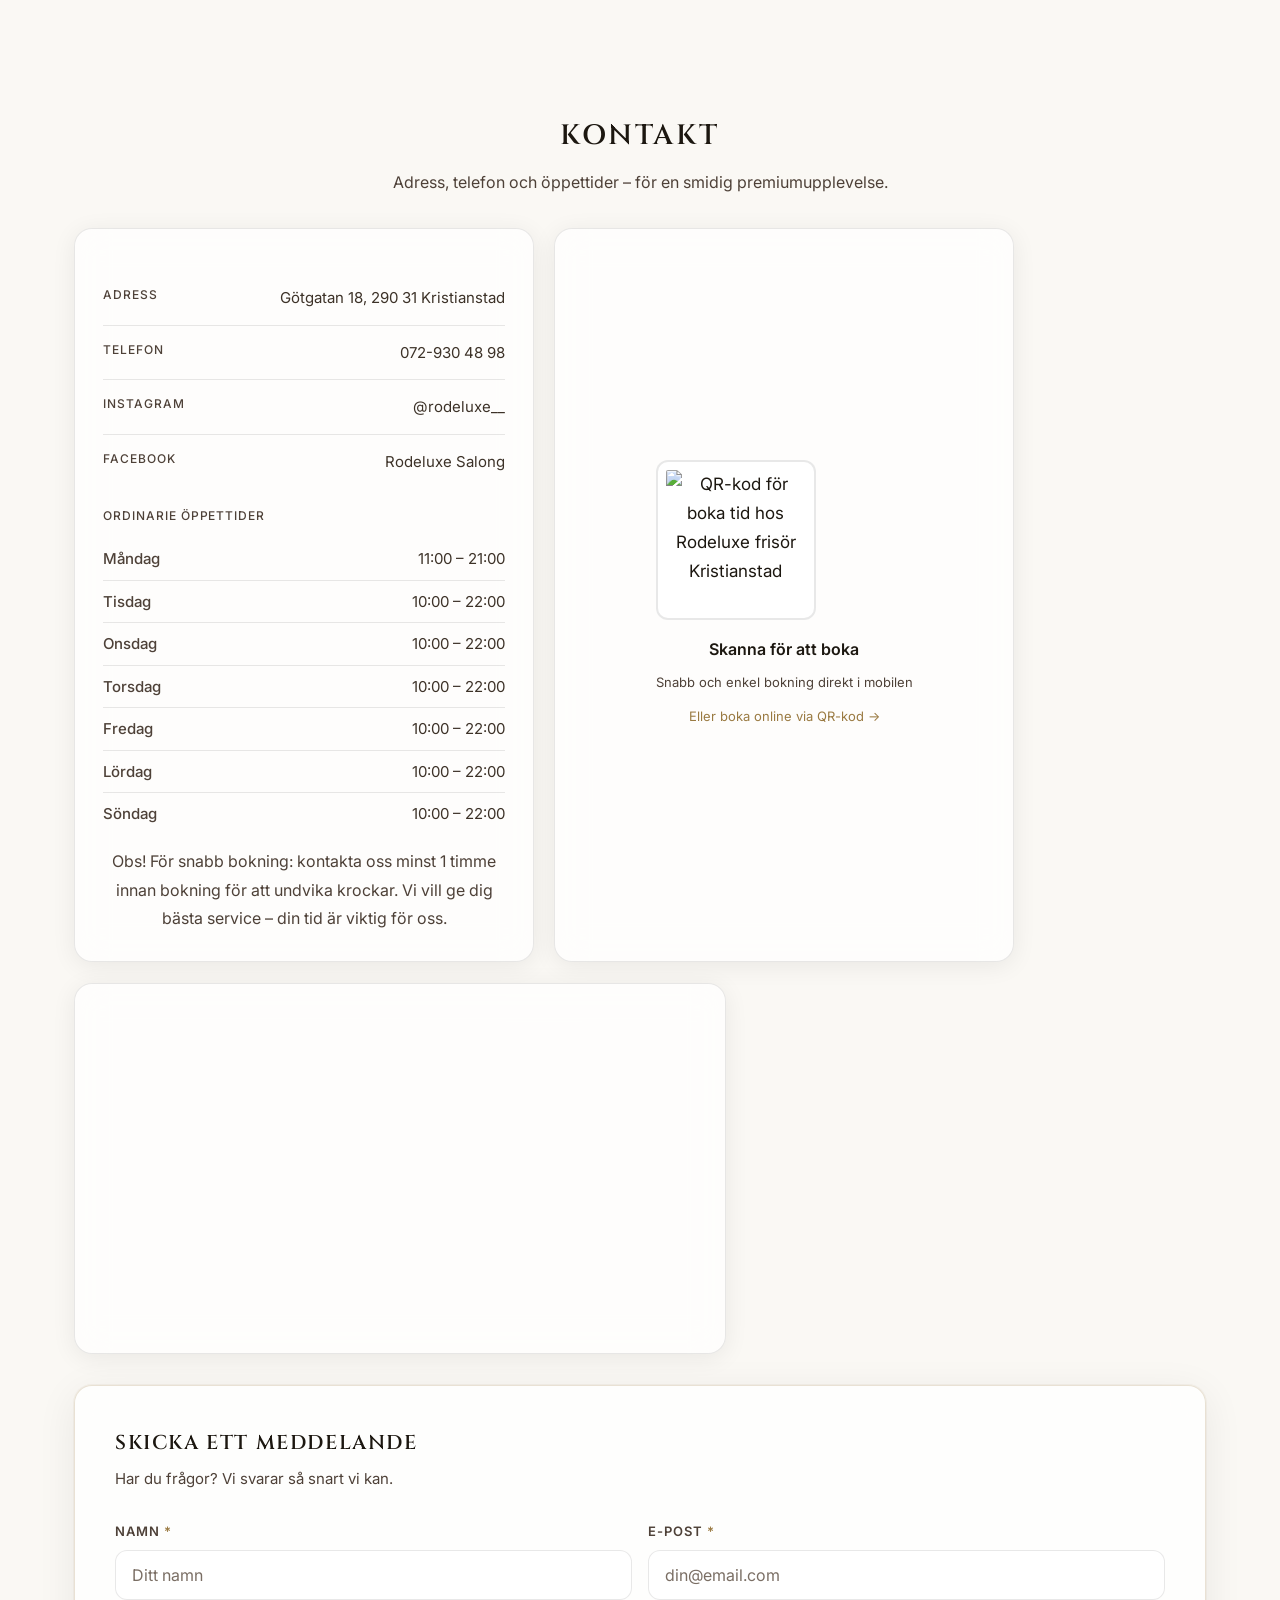
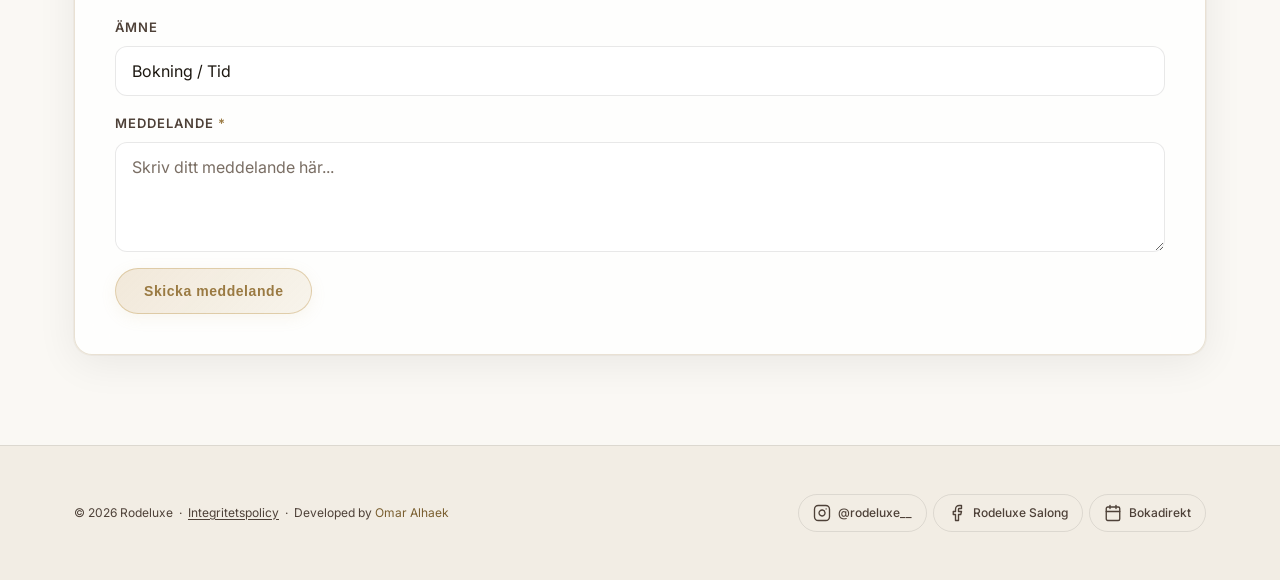
==== commit d0452a8a: "chore: ny version av styles.css så att besökare får den nya sidfoten" ====
--- a/index.html
+++ b/index.html
@@ -420,7 +420,7 @@
     <link rel="manifest" href="./site.webmanifest" />
     <link rel="apple-touch-icon" href="./favicon.svg" />
 
-    <link rel="stylesheet" href="./styles.css?v=20260923-83" />
+    <link rel="stylesheet" href="./styles.css?v=20261026-1" />
     <link rel="icon" href="./favicon.svg" type="image/svg+xml" />
   </head>
 
